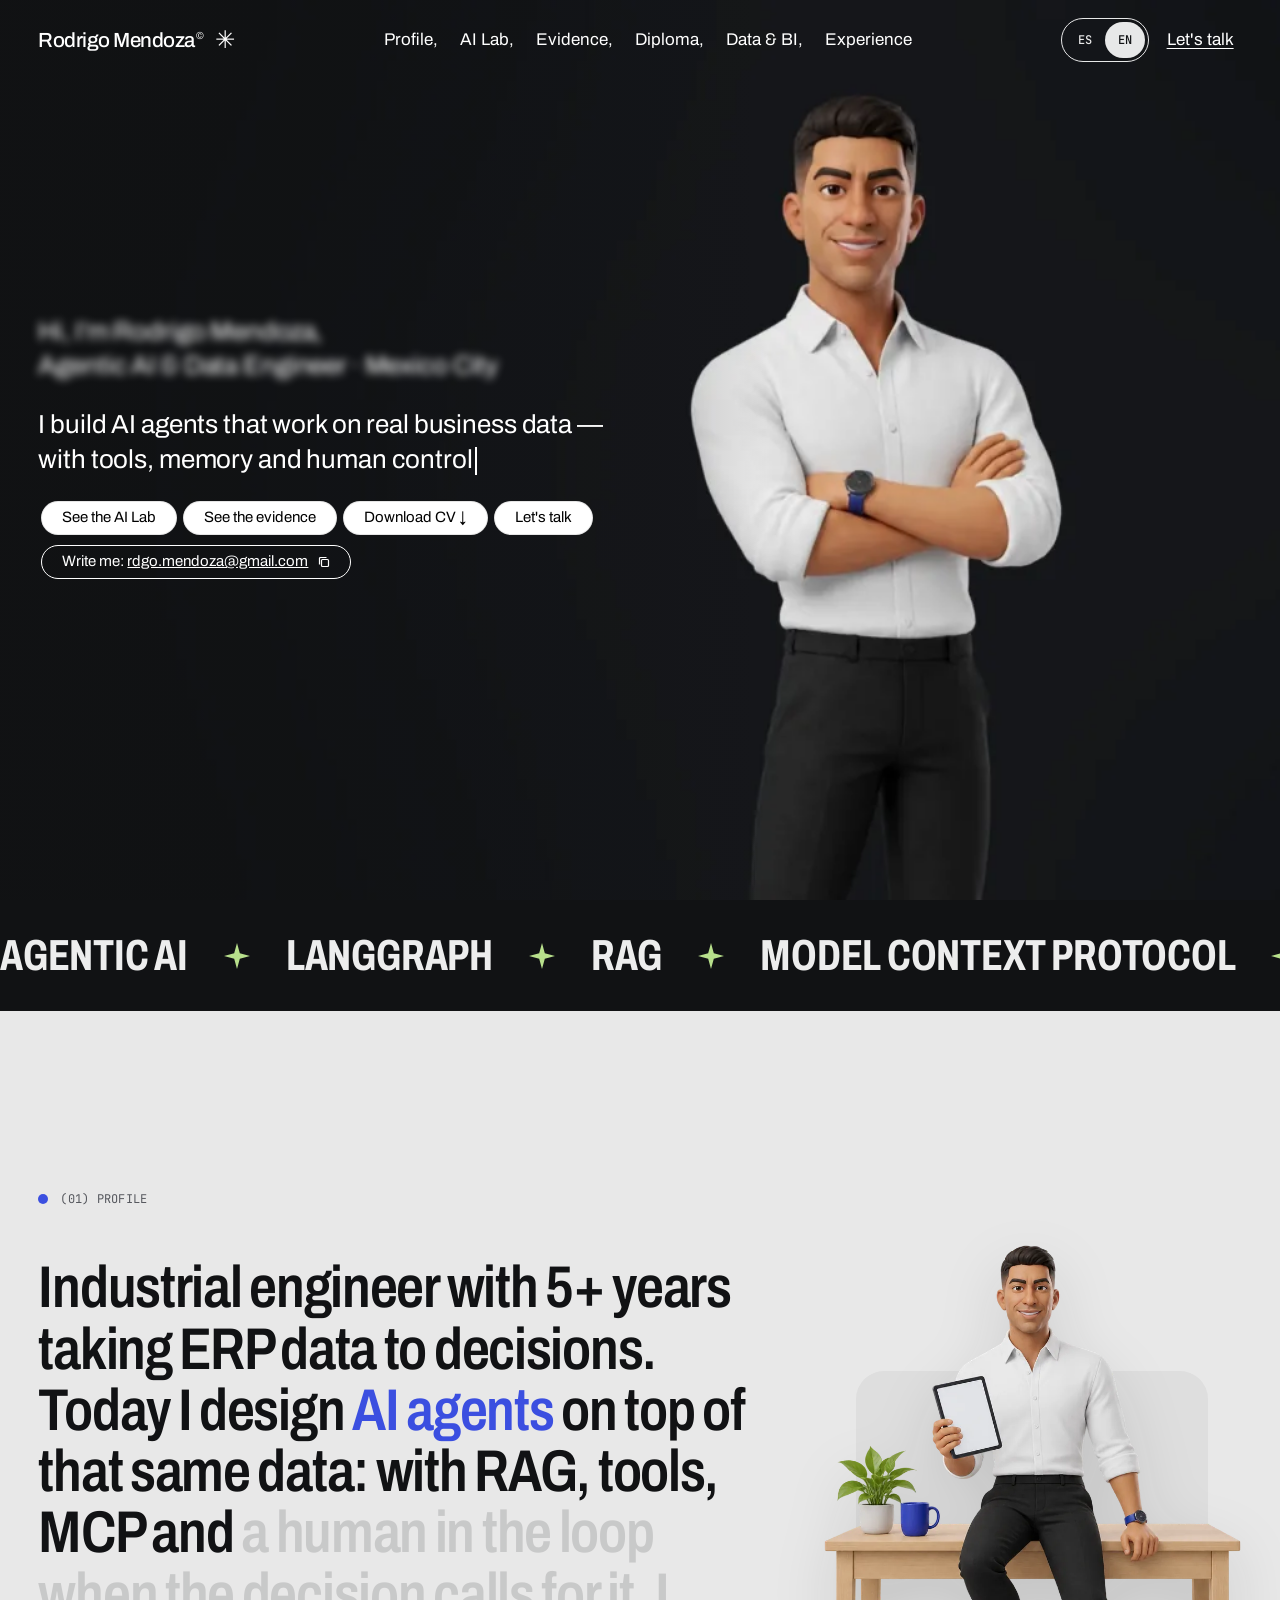
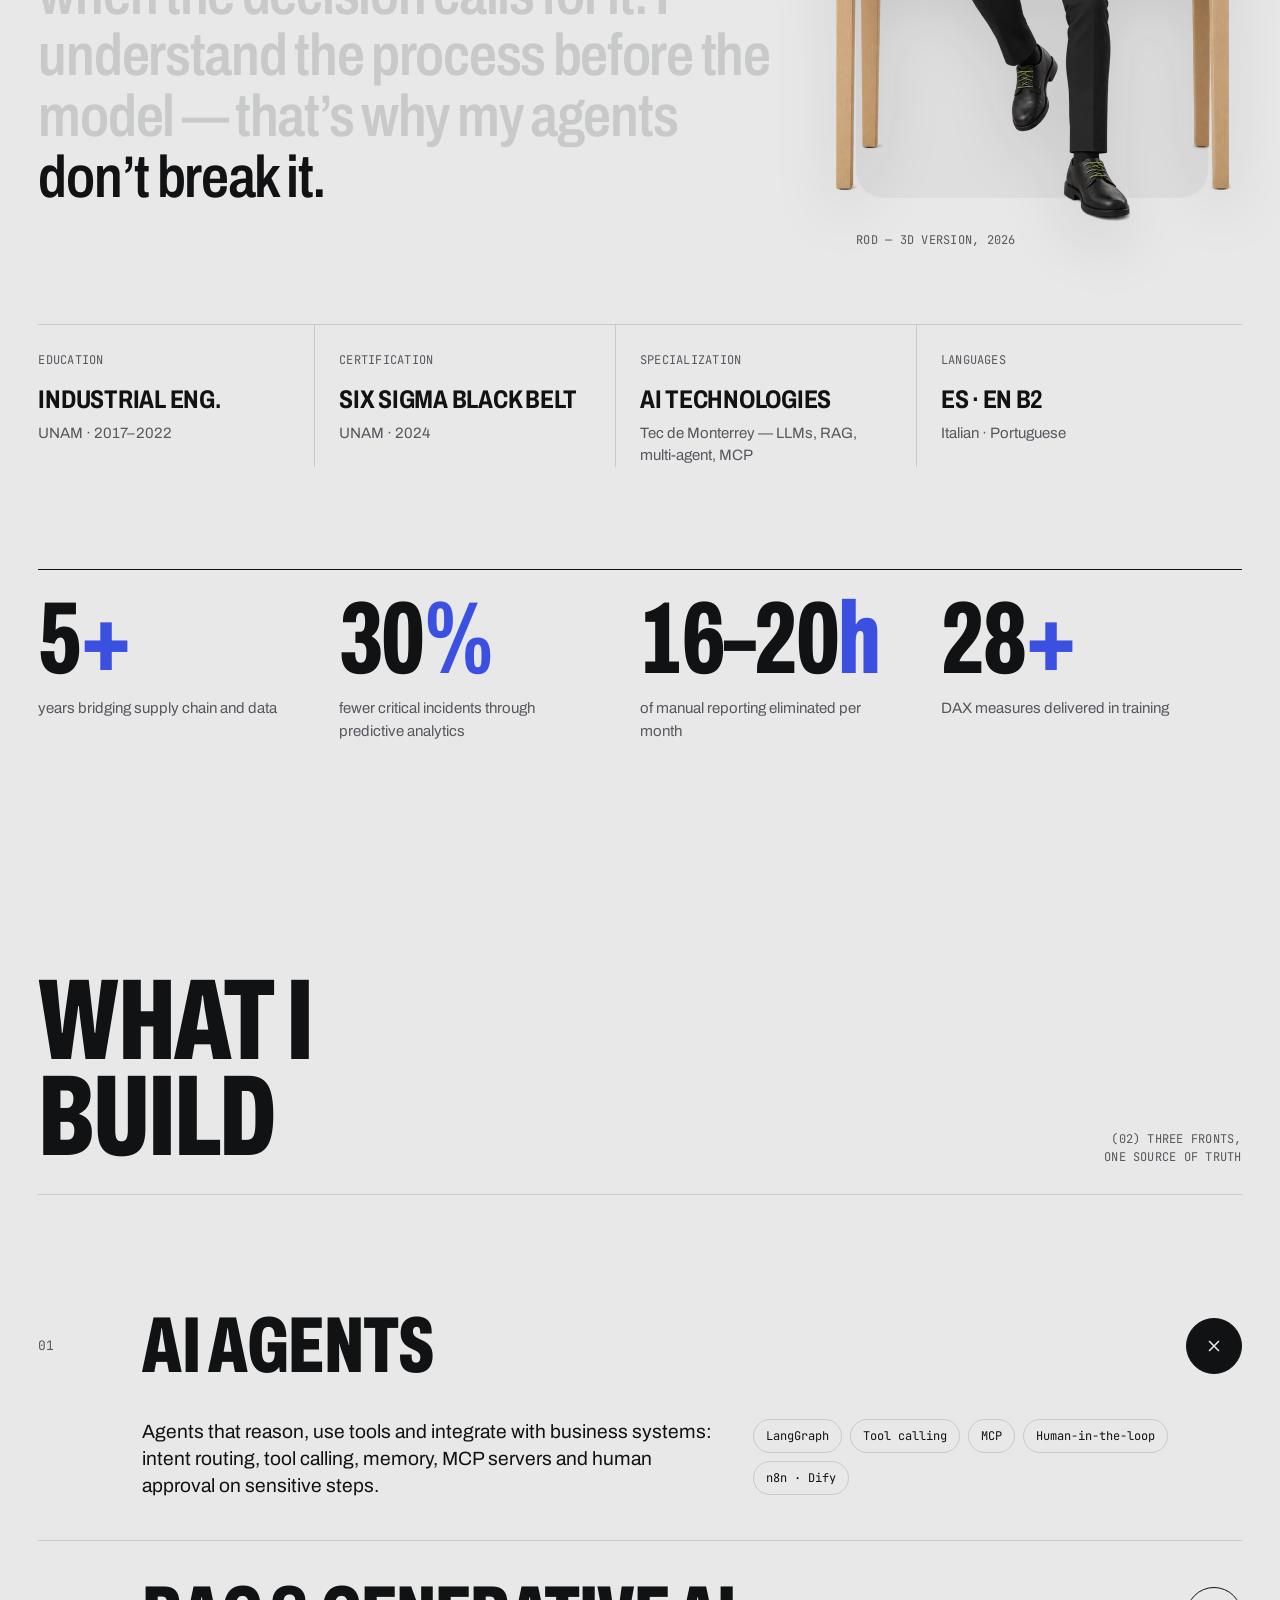
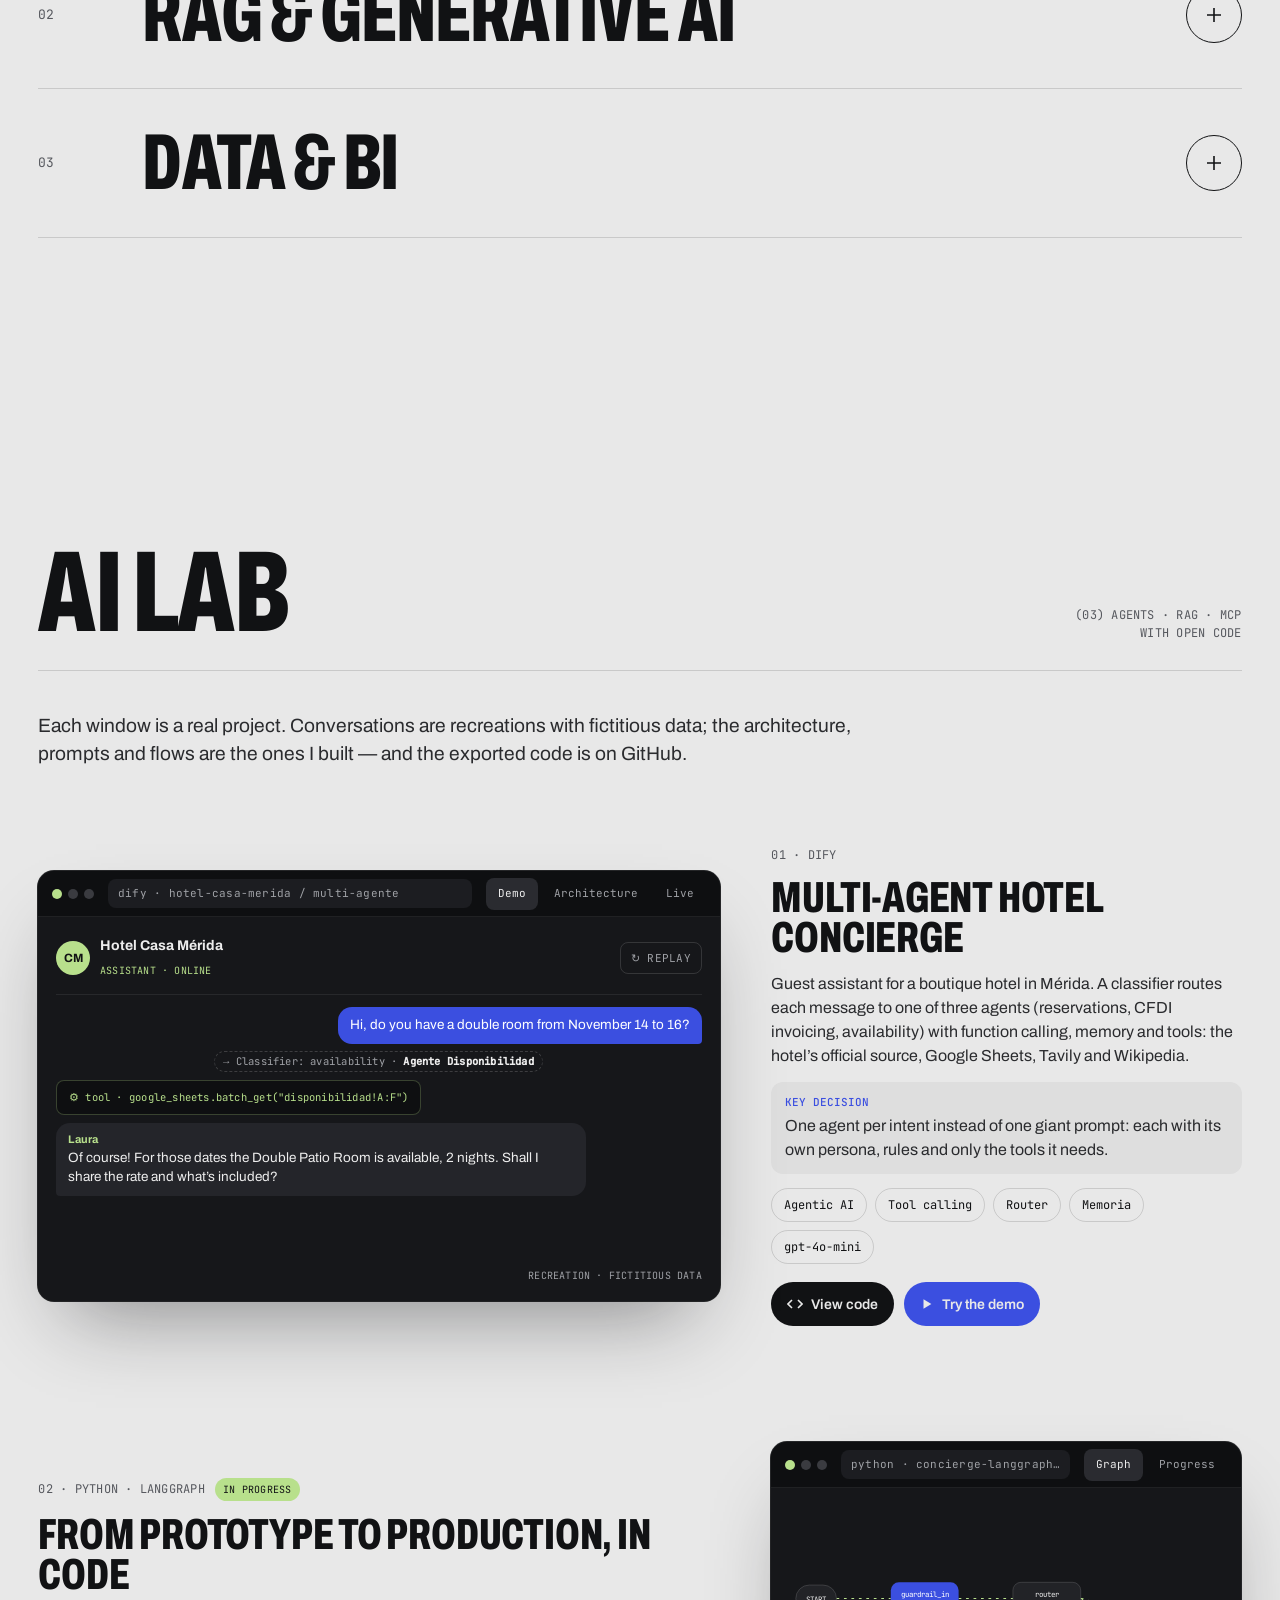
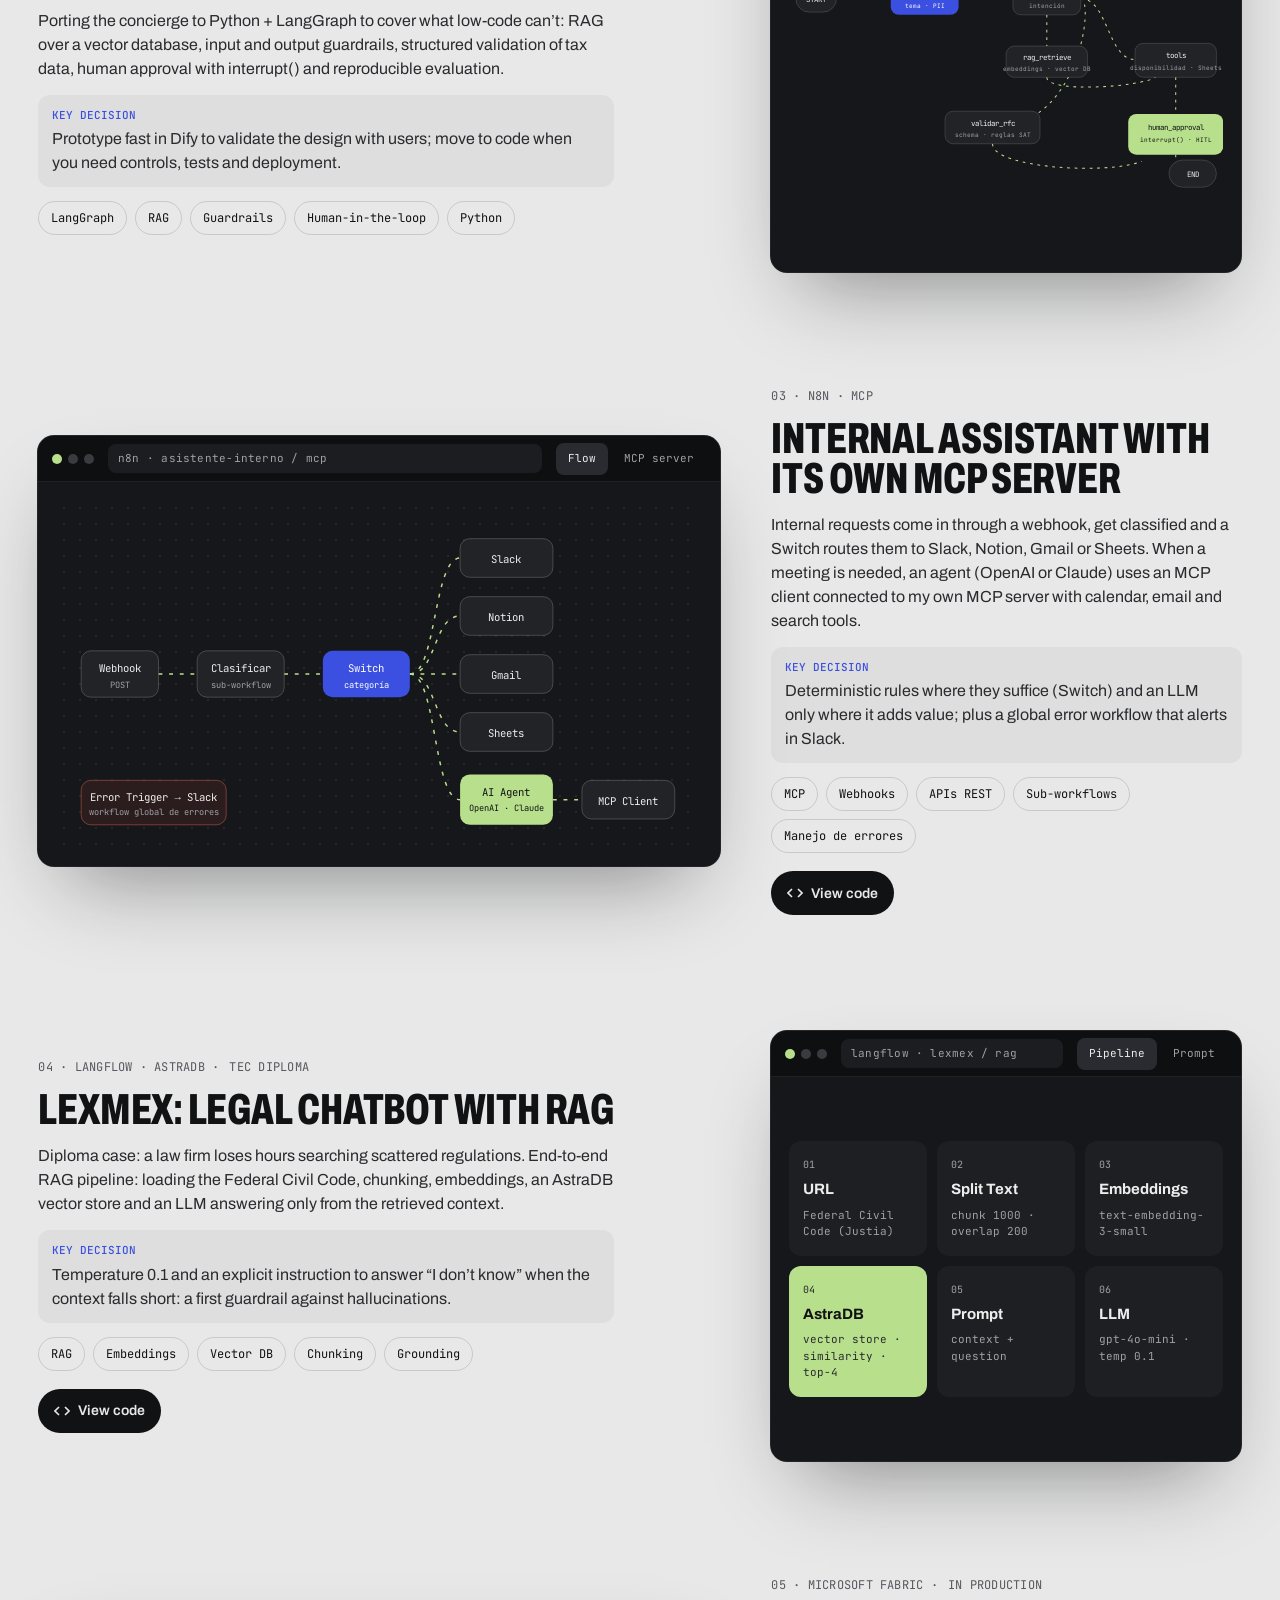
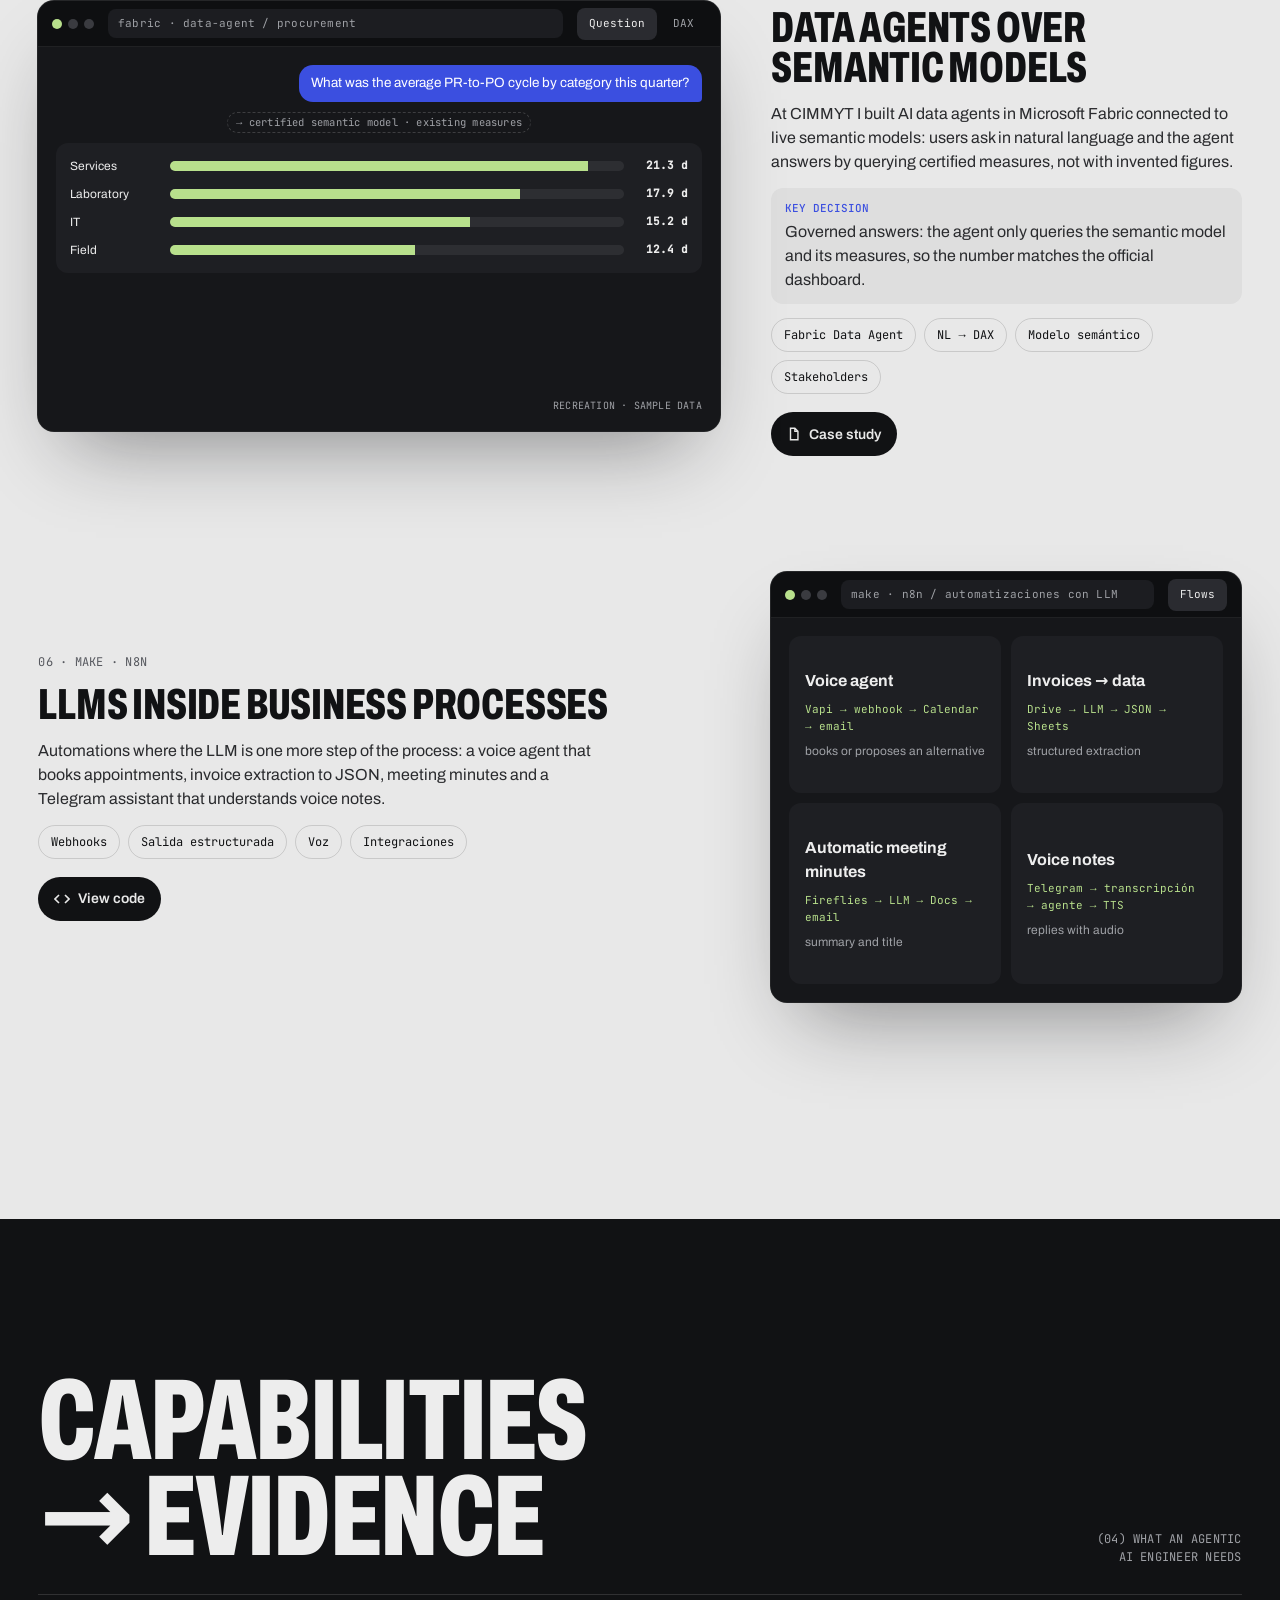
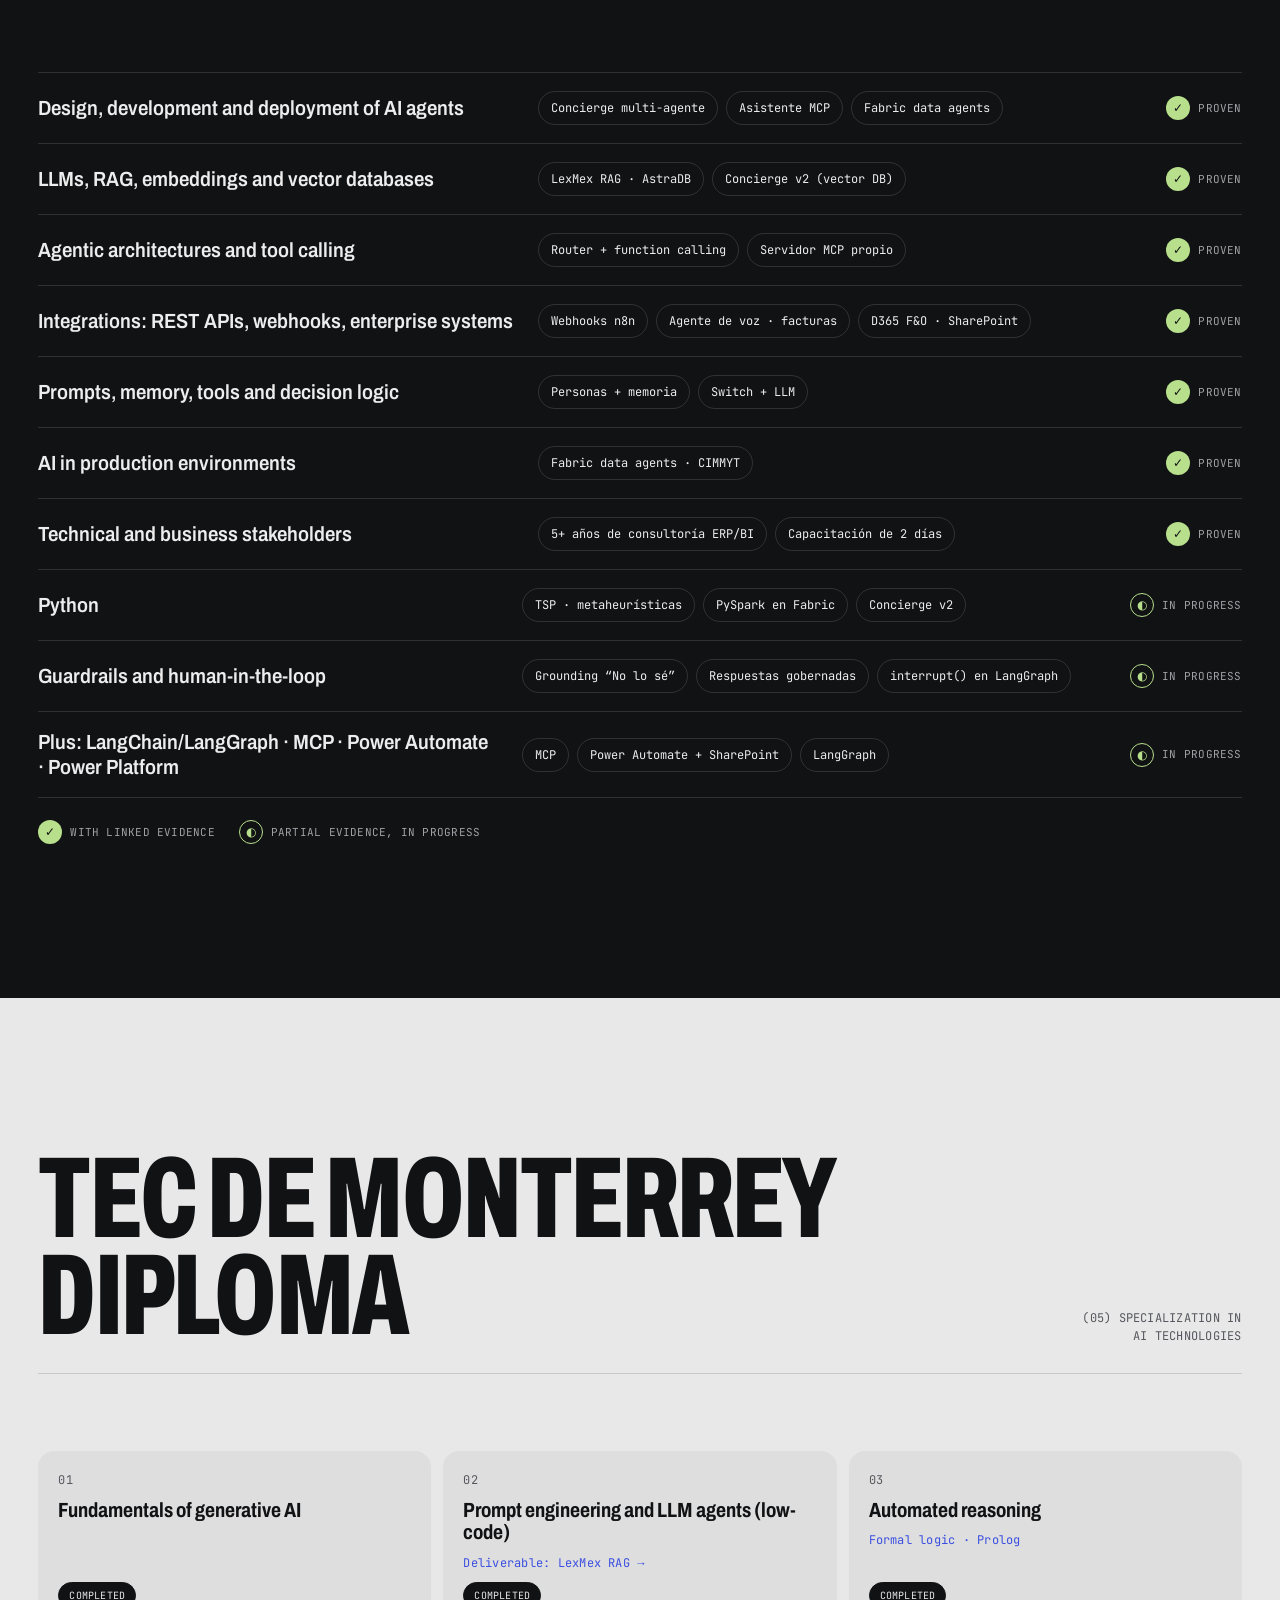
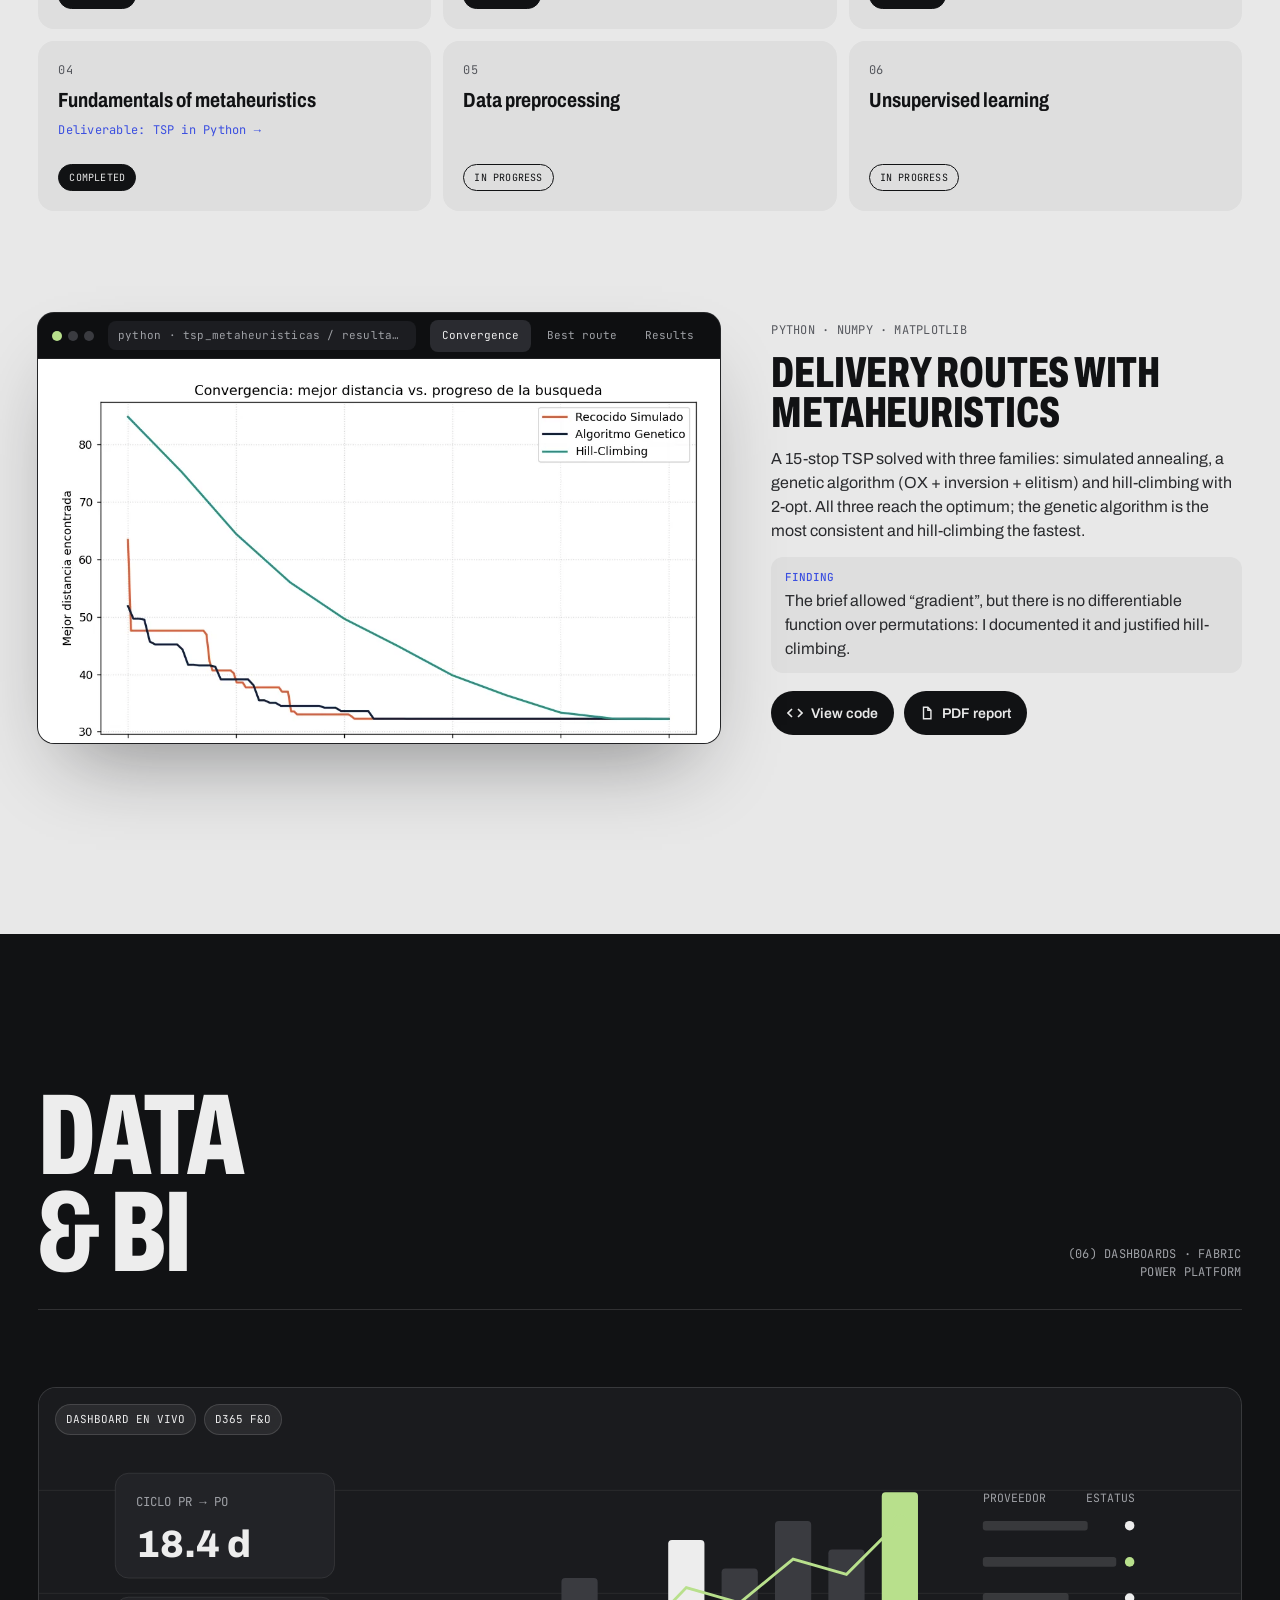
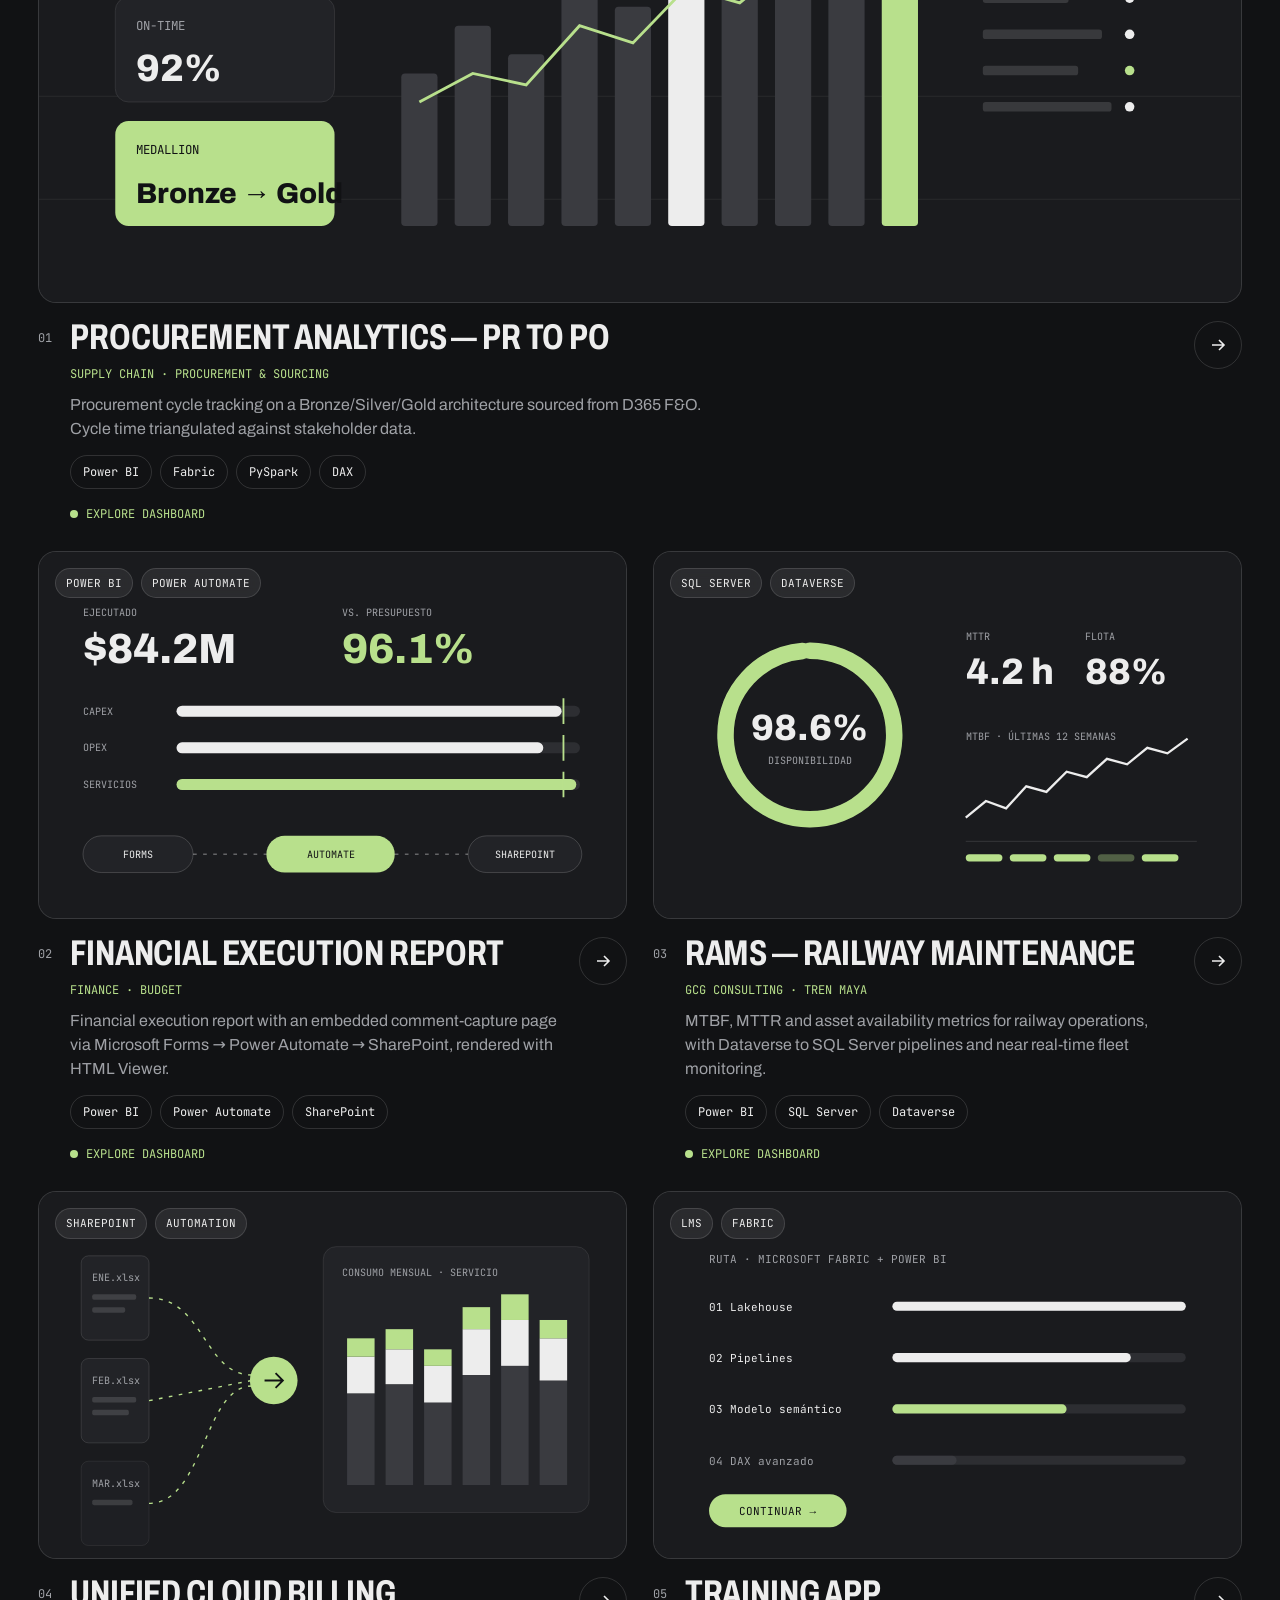
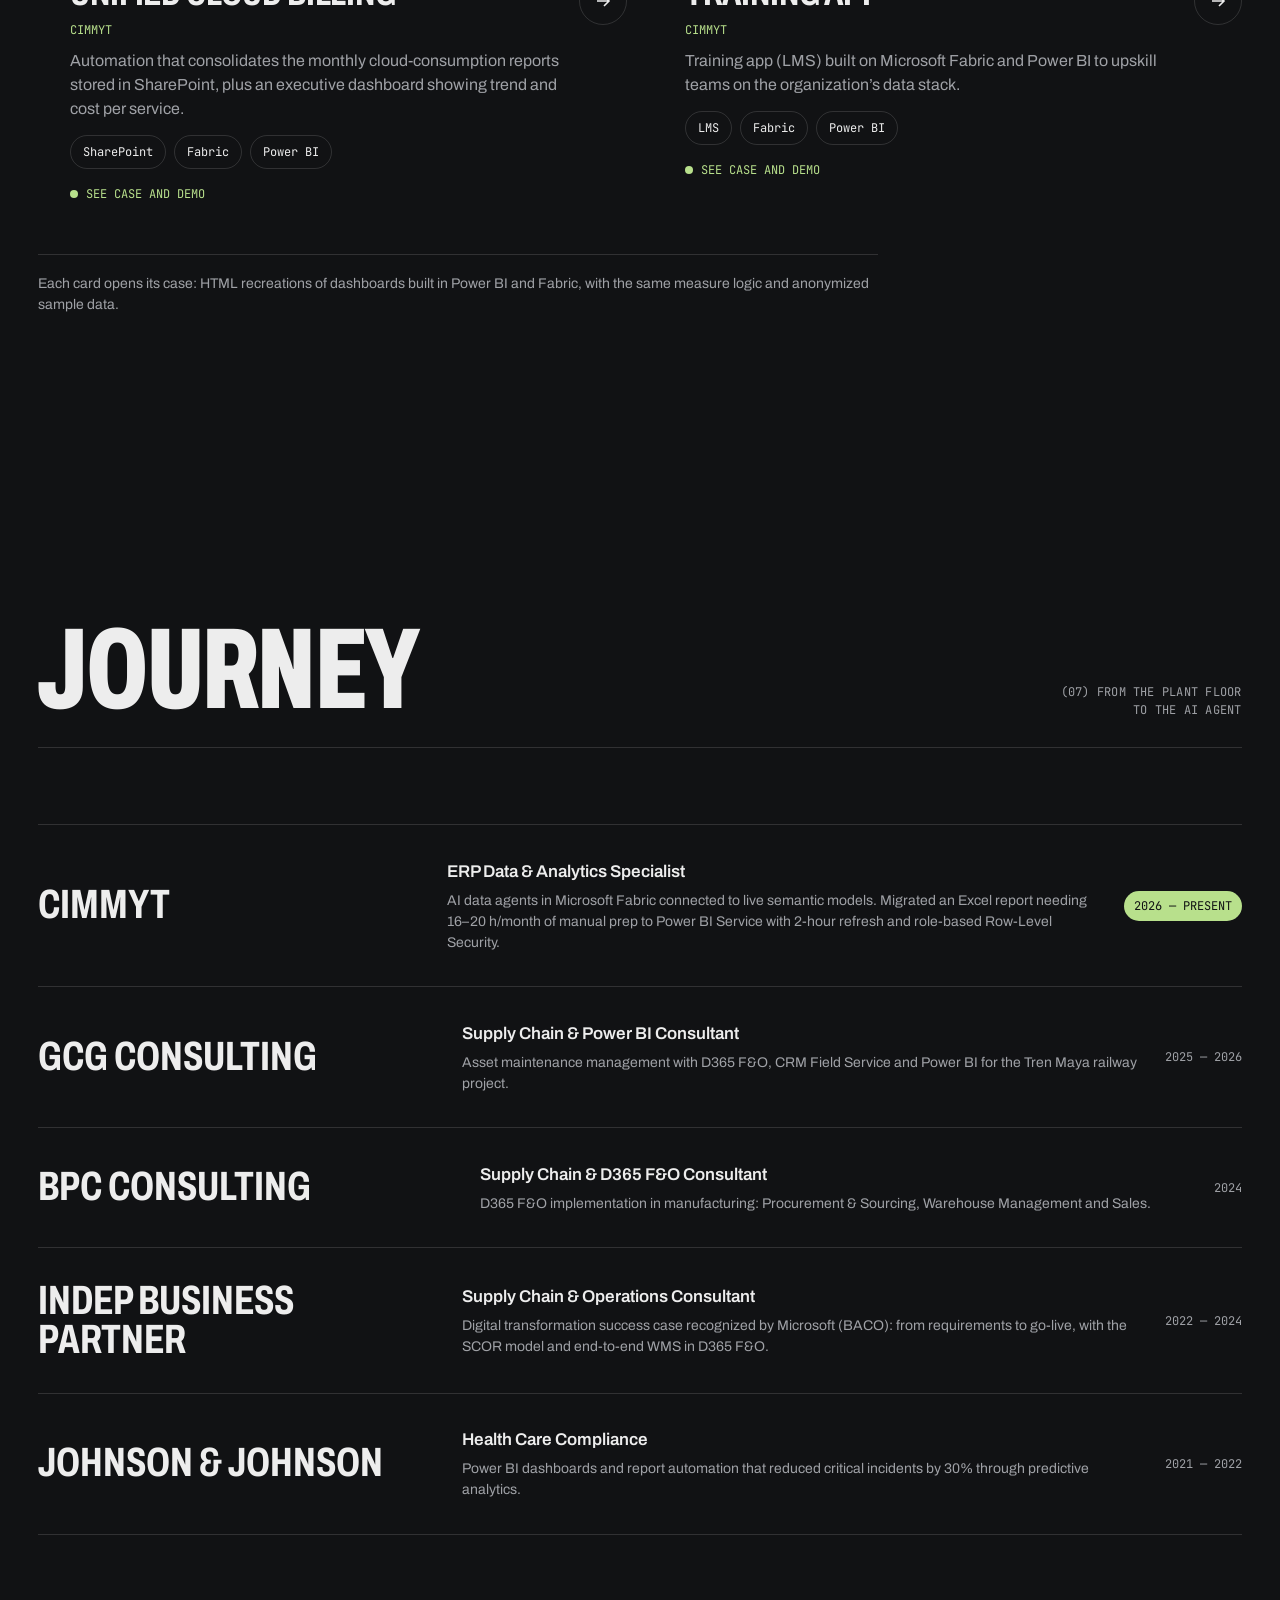
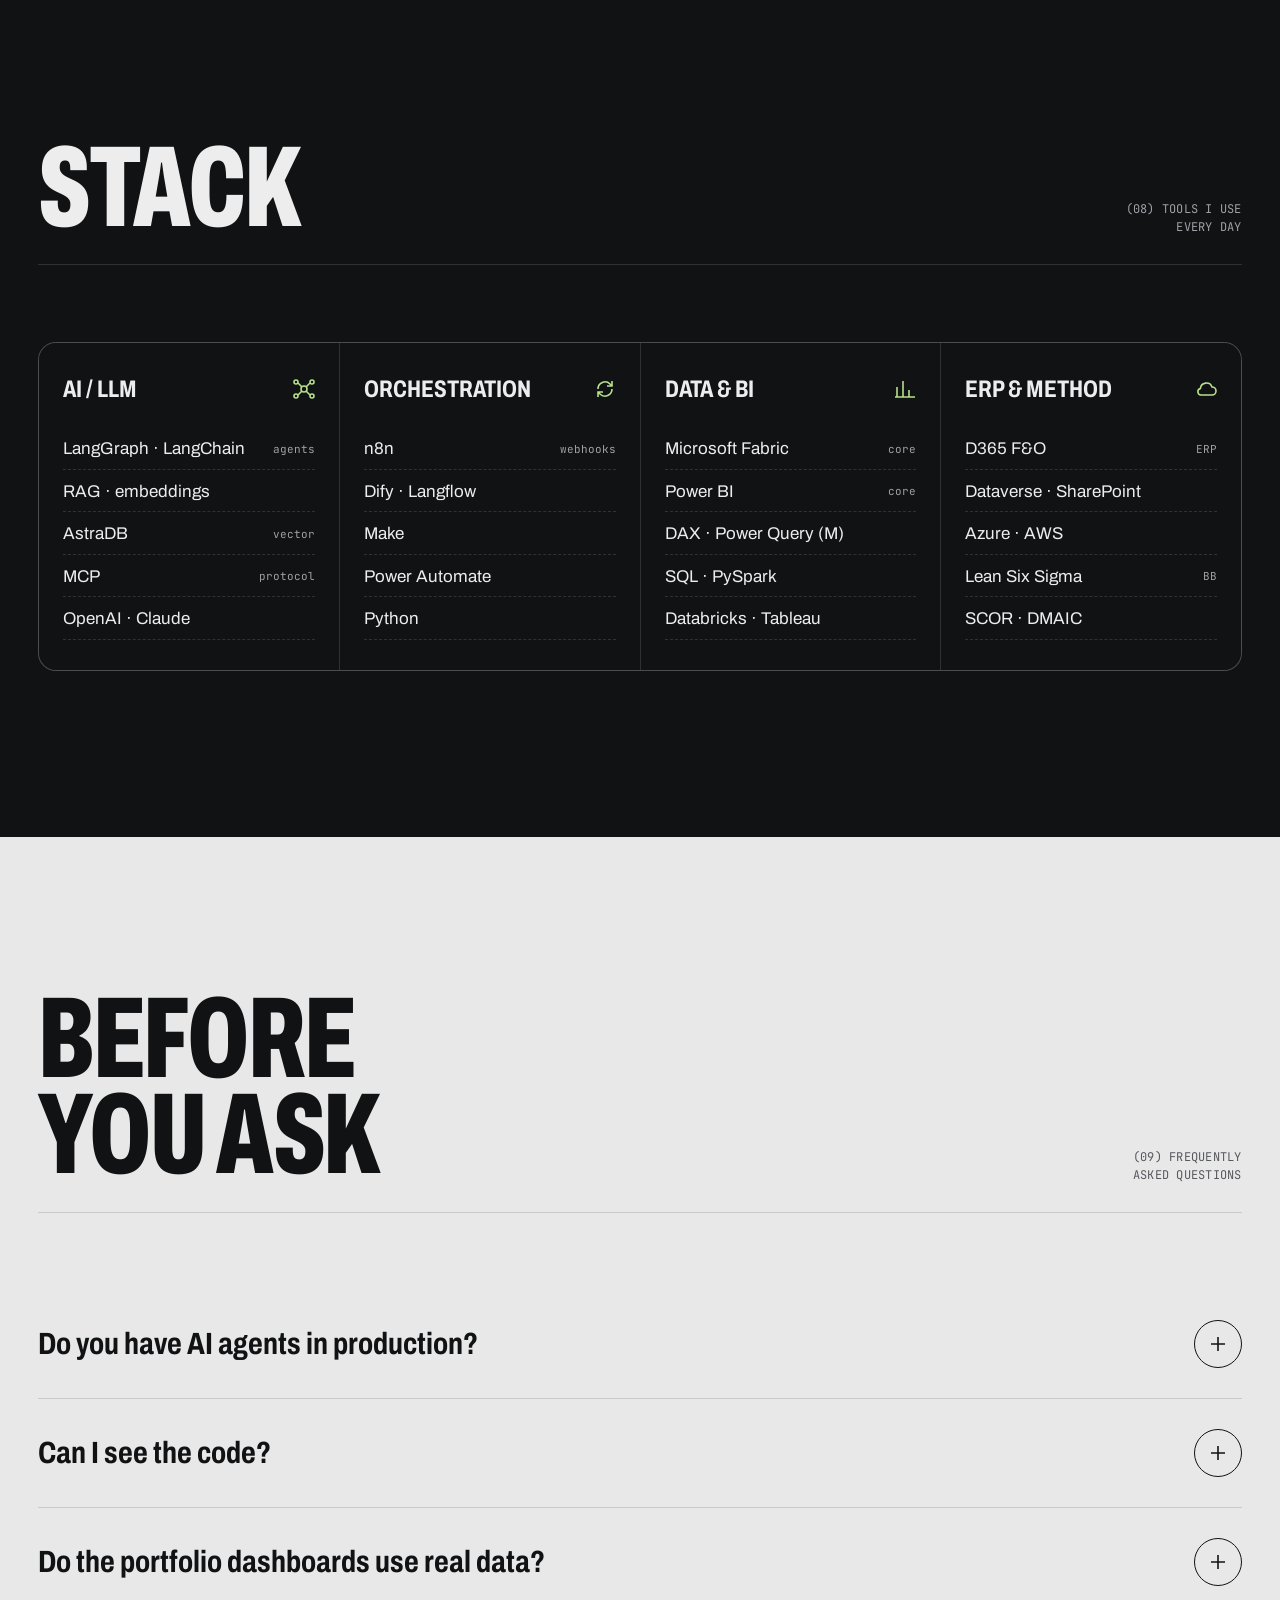
==== index.html @ fa08296a "Hero nuevo: video del avatar controlado por el mouse, máquina de escribir y píldoras Reemplaza el pr" ====
<!doctype html>
<html lang="es">
<head>
<meta charset="utf-8">
<meta name="viewport" content="width=device-width, initial-scale=1">
<title>Rodrigo Mendoza Cortés — Agentic AI &amp; Data Engineer</title>
<meta name="description" content="Rodrigo Mendoza Cortés — Agentic AI &amp; Data Engineer en CDMX. Agentes de IA con tool calling, RAG, MCP y human-in-the-loop sobre datos de negocio; Microsoft Fabric y Power BI. Código y demos.">
<meta name="author" content="Rodrigo Mendoza Cortés">
<meta name="robots" content="index, follow">
<meta name="referrer" content="strict-origin-when-cross-origin">
<meta name="theme-color" content="#111214">
<meta http-equiv="Content-Security-Policy" content="default-src 'self'; script-src 'self'; style-src 'self' 'unsafe-inline'; font-src 'self'; img-src 'self' data:; connect-src 'self'; frame-src https://udify.app; object-src 'none'; base-uri 'self'; form-action 'self'">
<link rel="canonical" href="https://rmendoza-code.github.io/">
<meta property="og:type" content="website">
<meta property="og:url" content="https://rmendoza-code.github.io/">
<meta property="og:site_name" content="Rodrigo Mendoza Cortés · Portafolio">
<meta property="og:title" content="Rodrigo Mendoza Cortés — Agentic AI &amp; Data Engineer">
<meta property="og:description" content="Agentes de IA, RAG y MCP sobre datos reales de negocio. AI Lab con código abierto y demos.">
<meta property="og:image" content="https://rmendoza-code.github.io/assets/og-image.png">
<meta property="og:image:width" content="1200">
<meta property="og:image:height" content="630">
<meta property="og:locale" content="es_MX">
<meta property="og:locale:alternate" content="en_US">
<meta name="twitter:card" content="summary_large_image">
<meta name="twitter:title" content="Rodrigo Mendoza Cortés — Agentic AI &amp; Data Engineer">
<meta name="twitter:description" content="Agentes de IA, RAG y MCP sobre datos reales de negocio.">
<meta name="twitter:image" content="https://rmendoza-code.github.io/assets/og-image.png">
<link rel="icon" href="assets/site/img/favicon.svg" type="image/svg+xml">
<link rel="preload" href="assets/site/fonts/archivo-wdth.woff2" as="font" type="font/woff2" crossorigin>
<link rel="preload" href="assets/site/img/hero-poster.webp" as="image">
<link rel="stylesheet" href="assets/site/styles.css">
<noscript><style>.reveal{opacity:1;transform:none}.nav{opacity:1}.hero__pills{opacity:1;transform:none}.hero__typed,.hero__caret{display:none}.hero__type .sr{position:static;width:auto;height:auto;clip:auto;white-space:normal}.manifesto .w{opacity:1}</style></noscript>
<script type="application/ld+json">{"@context":"https://schema.org","@type":"Person","name":"Rodrigo Mendoza Cortés","jobTitle":"Agentic AI & Data Engineer","knowsAbout":["Agentic AI","LangGraph","RAG","Model Context Protocol","Microsoft Fabric","Power BI"],"address":{"@type":"PostalAddress","addressLocality":"Ciudad de México","addressCountry":"MX"},"alumniOf":"Universidad Nacional Autónoma de México","url":"https://rmendoza-code.github.io/","sameAs":["https://www.linkedin.com/in/rodrigomzc","https://github.com/rmendoza-code"]}</script>
<script src="assets/site/main.js" defer></script>
</head>
<body>
<a class="sr" href="#about" data-i18n="skip">Saltar al contenido</a>

<div class="progress" id="progress"></div>
<div class="cursor" id="cursor"></div>

<!-- NAV -->
<header class="nav" id="nav">
  <a href="#top" class="logo" aria-label="Rodrigo Mendoza — inicio"><span class="logo__name">Rodrigo Mendoza<sup>©</sup></span><span class="logo__star" aria-hidden="true">✳︎</span></a>
  <nav aria-label="Principal">
    <ul class="nav__links">
      <li><a href="#about"><span data-i18n="nav1" data-t="Perfil">Perfil</span></a></li>
      <li><a href="#ai-lab"><span data-t="AI Lab">AI Lab</span></a></li>
      <li><a href="#capacidades"><span data-i18n="nav6" data-t="Evidencia">Evidencia</span></a></li>
      <li><a href="#diplomado"><span data-i18n="nav7" data-t="Diplomado">Diplomado</span></a></li>
      <li><a href="#dashboards"><span data-i18n="nav3" data-t="Datos &amp; BI">Datos &amp; BI</span></a></li>
      <li><a href="#experience"><span data-i18n="nav4" data-t="Experiencia">Experiencia</span></a></li>
    </ul>
  </nav>
  <div class="nav__right">
    <div class="lang" role="group" aria-label="Idioma / Language">
      <button type="button" data-lang="es" aria-pressed="true">ES</button>
      <button type="button" data-lang="en" aria-pressed="false">EN</button>
    </div>
    <a href="#contact" class="nav__cta" data-i18n="cta">Hablemos</a>
    <button type="button" class="burger" id="burger" aria-label="Abrir menú" aria-expanded="false"><i></i></button>
  </div>
</header>

<div class="mmenu" id="mmenu">
  <ul>
    <li><a href="#about" data-i18n="nav1">Perfil</a></li>
    <li><a href="#ai-lab">AI Lab</a></li>
    <li><a href="#capacidades" data-i18n="nav6">Evidencia</a></li>
    <li><a href="#diplomado" data-i18n="nav7">Diplomado</a></li>
    <li><a href="#dashboards" data-i18n="nav3">Datos &amp; BI</a></li>
    <li><a href="#experience" data-i18n="nav4">Experiencia</a></li>
    <li><a href="#contact" data-i18n="cta">Hablemos</a></li>
  </ul>
  <a class="mono" href="CV_Rodrigo_Mendoza_Cortes.pdf" download data-i18n="cv">Descargar CV ↓</a>
</div>

<main id="top">
<!-- HERO -->
<section class="hero" aria-label="Inicio">
  <video class="hero__video" id="heroVideo" muted playsinline preload="auto" poster="assets/site/img/hero-poster.webp" aria-hidden="true" tabindex="-1">
    <source src="assets/site/video/hero-wave.mp4" type="video/mp4">
  </video>
  <div class="hero__shade" aria-hidden="true"></div>
  <div class="hero__content">
    <h1 class="sr">Rodrigo Mendoza Cortés — Agentic AI &amp; Data Engineer</h1>
    <p class="hero__hi" aria-hidden="true"><span data-i18n="hi1">Hola, soy Rodrigo Mendoza,</span><br><span data-i18n="hi2">Agentic AI &amp; Data Engineer · Ciudad de México</span></p>
    <p class="hero__type"><span class="sr" id="typeSrc" data-i18n="lead">Construyo agentes de IA que trabajan sobre datos reales del negocio — con herramientas, memoria y controles humanos.</span><span class="hero__typed" id="typed" aria-hidden="true"></span><i class="hero__caret" id="caret" aria-hidden="true"></i></p>
    <div class="hero__pills" id="pills">
      <a class="pill" href="#ai-lab" data-i18n="pLab">Ver AI Lab</a>
      <a class="pill" href="#capacidades" data-i18n="pEv">Ver evidencia</a>
      <a class="pill" href="CV_Rodrigo_Mendoza_Cortes.pdf" download data-i18n="cv">Descargar CV ↓</a>
      <a class="pill" href="#contact" data-i18n="cta">Hablemos</a>
      <button type="button" class="pill pill--ghost" data-copy><span><span data-i18n="pMail">Escríbeme:</span> <u data-em-text>rdgo.mendoza [at] gmail.com</u></span><svg width="12" height="12" viewBox="0 0 12 12" fill="none" stroke="currentColor" stroke-width="1.2" aria-hidden="true"><rect x="3.5" y="3.5" width="7" height="7" rx="1"/><path d="M8.5 1.5h-6a1 1 0 0 0-1 1v6"/></svg><span class="sr" data-i18n="copy">Copiar</span></button>
    </div>
  </div>
</section>

<!-- MARQUEE -->
<div class="marquee" aria-hidden="true">
  <div class="marquee__track" id="marq"></div>
</div>

<!-- ABOUT -->
<section class="about wrap" id="about">
  <div class="about__label mono" data-i18n="aboutLabel">(01) Perfil</div>
  <div class="about__grid">
  <p class="manifesto" id="manifesto" data-i18n="manifesto">Ingeniero industrial con 5+ años llevando datos de ERP a decisiones. Hoy diseño <span class="hl">agentes de IA</span> sobre esos mismos datos: con RAG, herramientas, MCP y un humano en el circuito cuando la decisión lo amerita. Conozco el proceso antes que el modelo — por eso mis agentes no lo rompen.</p>
  <figure class="about__fig reveal"><img src="assets/site/img/about.webp" alt="Figura 3D de Rodrigo sentado en el borde de un escritorio con una tableta" loading="lazy"><figcaption class="mono" data-i18n="figcap">Rod — versión 3D, 2026</figcaption></figure>
  </div>
  <div class="facts">
    <div class="fact reveal"><span class="mono" data-i18n="f2l">Formación</span><strong data-i18n="f2s">Ing. Industrial</strong><p>UNAM · 2017–2022</p></div>
    <div class="fact reveal"><span class="mono" data-i18n="f3l">Certificación</span><strong>Six Sigma Black Belt</strong><p>UNAM · 2024</p></div>
    <div class="fact reveal"><span class="mono" data-i18n="f4l">Especialización</span><strong data-i18n="f4s">Tecnologías de IA</strong><p data-i18n="f4p">Tec de Monterrey — LLMs, RAG, multi-agente, MCP</p></div>
    <div class="fact reveal"><span class="mono" data-i18n="f5l">Idiomas</span><strong data-i18n="f5s">ES · EN B2</strong><p data-i18n="f5p">Italiano · Portugués</p></div>
  </div>
  <div class="stats reveal" id="stats">
    <div class="stat"><b><span data-count="5">0</span><em>+</em></b><span data-i18n="st1">años entre supply chain y datos</span></div>
    <div class="stat"><b><span data-count="30">0</span><em>%</em></b><span data-i18n="st2">menos incidentes críticos con analítica predictiva</span></div>
    <div class="stat"><b>16–<span data-count="20">0</span><em>h</em></b><span data-i18n="st3">de reporte manual eliminadas al mes</span></div>
    <div class="stat"><b><span data-count="28">0</span><em>+</em></b><span data-i18n="st4">medidas DAX enseñadas en capacitación</span></div>
  </div>
</section>

<!-- SERVICES -->
<section class="services wrap" id="services">
  <div class="sec-head reveal">
    <h2 data-i18n="svcH">Lo que<br>construyo</h2>
    <span class="mono" data-i18n="svcS">(02) Tres frentes,<br>un mismo dato</span>
  </div>
  <div class="svc-list">
    <div class="svc open reveal">
      <button class="svc__btn" type="button" aria-expanded="true"><span class="svc__num">01</span><span class="svc__title" data-i18n="s1t">Agentes de IA</span><span class="svc__plus"><svg width="18" height="18" viewBox="0 0 18 18" stroke="currentColor" stroke-width="1.6"><path d="M9 2v14M2 9h14"/></svg></span></button>
      <div class="svc__body"><div><div class="svc__inner"><span></span><p data-i18n="s1">Agentes que razonan, usan herramientas y se integran con los sistemas del negocio: enrutamiento por intención, tool calling, memoria, servidores MCP y aprobación humana en los pasos sensibles.</p><div class="tags"><span class="tag">LangGraph</span><span class="tag">Tool calling</span><span class="tag">MCP</span><span class="tag">Human-in-the-loop</span><span class="tag">n8n · Dify</span></div></div></div></div>
    </div>
    <div class="svc reveal">
      <button class="svc__btn" type="button" aria-expanded="false"><span class="svc__num">02</span><span class="svc__title" data-i18n="s2t">RAG &amp; IA generativa</span><span class="svc__plus"><svg width="18" height="18" viewBox="0 0 18 18" stroke="currentColor" stroke-width="1.6"><path d="M9 2v14M2 9h14"/></svg></span></button>
      <div class="svc__body"><div><div class="svc__inner"><span></span><p data-i18n="s2">Asistentes que responden con la información de la organización y no inventan: chunking, embeddings, bases vectoriales, prompts con grounding y respuestas que citan su fuente.</p><div class="tags"><span class="tag">RAG</span><span class="tag">Embeddings</span><span class="tag">Vector DB</span><span class="tag">Prompt engineering</span><span class="tag">OpenAI · Claude</span></div></div></div></div>
    </div>
    <div class="svc reveal">
      <button class="svc__btn" type="button" aria-expanded="false"><span class="svc__num">03</span><span class="svc__title" data-i18n="s3t">Datos &amp; BI</span><span class="svc__plus"><svg width="18" height="18" viewBox="0 0 18 18" stroke="currentColor" stroke-width="1.6"><path d="M9 2v14M2 9h14"/></svg></span></button>
      <div class="svc__body"><div><div class="svc__inner"><span></span><p data-i18n="s3">La base que hace confiable a un agente: lakehouses en Microsoft Fabric, modelos semánticos, DAX y dashboards en Power BI que dirección usa de verdad.</p><div class="tags"><span class="tag">Microsoft Fabric</span><span class="tag">Power BI</span><span class="tag">DAX</span><span class="tag">PySpark</span><span class="tag">D365 F&amp;O</span></div></div></div></div>
    </div>
  </div>
</section>


<!-- AI LAB -->
<section class="lab-sec wrap" id="ai-lab">
  <div class="sec-head reveal">
    <h2>AI Lab</h2>
    <span class="mono" data-i18n="labS">(03) Agentes · RAG · MCP<br>con código abierto</span>
  </div>
  <p class="lab-intro reveal" data-i18n="labIntro">Cada ventana es un proyecto real. Las conversaciones son recreaciones con datos ficticios; la arquitectura, los prompts y los flujos son los que construí — y el código exportado está en GitHub.</p>

  <!-- 01 HOTEL -->
  <article class="lab reveal" id="lab-hotel">
    <div class="win">
      <div class="win__bar"><span class="win__dots" aria-hidden="true"><i></i><i></i><i></i></span><span class="win__url mono">dify · hotel-casa-merida / multi-agente</span><span class="win__tabs" role="tablist"><button type="button" role="tab" data-view="demo" aria-selected="true" data-i18n="tDemo">Demo</button><button type="button" role="tab" data-view="arch" aria-selected="false" data-i18n="tArch">Arquitectura</button><button type="button" role="tab" data-view="live" aria-selected="false" data-i18n="tLive">En vivo</button></span></div>
      <div class="win__body">
        <div class="win__panel" data-panel="demo">
          <div class="chat" data-chat>
            <div class="chat__head"><span class="chat__av">CM</span><div><b>Hotel Casa Mérida</b><small class="mono" data-i18n="chatOnline">asistente · en línea</small></div><button type="button" class="chat__replay mono" data-replay data-i18n="replay">↻ Repetir</button></div>
            <div class="chat__log" aria-live="polite">
              <div class="msg msg--u" data-step><span data-i18n="h1">Hola, ¿tienen habitación doble del 14 al 16 de noviembre?</span></div>
              <div class="msg msg--sys mono" data-step>→ <span data-i18n="h2">Clasificador: disponibilidad</span> · <b>Agente Disponibilidad</b></div>
              <div class="msg msg--tool mono" data-step>⚙ tool · google_sheets.batch_get("disponibilidad!A:F")</div>
              <div class="msg msg--a" data-step><b>Laura</b><span data-i18n="h3">¡Claro! Para esas fechas tenemos disponible la Habitación Doble Patio, 2 noches. ¿Le comparto tarifa y lo que incluye?</span></div>
              <div class="msg msg--u" data-step><span data-i18n="h4">Sí. Y necesito factura de mi estancia anterior.</span></div>
              <div class="msg msg--sys mono" data-step>→ <span data-i18n="h5">Clasificador: facturación</span> · <b>Agente Facturación</b></div>
              <div class="msg msg--a" data-step><b>Lorena</b><span data-i18n="h6">Con gusto. Para su CFDI necesito RFC, razón social, régimen fiscal, código postal y uso de CFDI. ¿Me comparte primero su RFC?</span></div>
            </div>
            <div class="chat__foot mono" data-i18n="fictNote">Recreación · datos ficticios</div>
          </div>
        </div>
        <div class="win__panel win__panel--live" data-panel="live" hidden>
          <div class="live" data-live="https://udify.app/chatbot/reiilNdcCMbuMkX2">
            <p data-i18n="liveP">Este es el agente real, desplegado en Dify. Se carga solo cuando lo pides.</p>
            <button type="button" class="lab__link lab__link--demo" data-live-load><span data-i18n="liveB">Cargar agente en vivo</span></button>
            <a class="mono live__alt" href="https://udify.app/chat/reiilNdcCMbuMkX2" target="_blank" rel="noopener" data-i18n="liveA">o ábrelo en una pestaña nueva ↗</a>
          </div>
        </div>
        <div class="win__panel" data-panel="arch" hidden>
          <svg class="diag" viewBox="0 0 640 360" role="img" aria-label="Diagrama: clasificador que enruta a tres agentes con herramientas">
            <g class="diag__edges"><path d="M96 180H176"/><path d="M296 180C330 180 330 80 364 80"/><path d="M296 180H364"/><path d="M296 180C330 180 330 280 364 280"/></g>
            <g class="diag__n"><rect x="20" y="156" width="76" height="48" rx="24"/><text x="58" y="184">Usuario</text></g>
            <g class="diag__n diag__n--hl"><rect x="176" y="150" width="120" height="60" rx="12"/><text x="236" y="176">Clasificador</text><text x="236" y="194" class="s">question-classifier</text></g>
            <g class="diag__n"><rect x="364" y="54" width="150" height="52" rx="12"/><text x="439" y="78">Reservaciones</text><text x="439" y="94" class="s">function calling · memoria</text></g>
            <g class="diag__n"><rect x="364" y="154" width="150" height="52" rx="12"/><text x="439" y="178">Facturación (CFDI)</text><text x="439" y="194" class="s">function calling · memoria</text></g>
            <g class="diag__n"><rect x="364" y="254" width="150" height="52" rx="12"/><text x="439" y="278">Disponibilidad</text><text x="439" y="294" class="s">function calling · memoria</text></g>
            <g class="diag__tools"><rect x="540" y="60" width="84" height="240" rx="12"/><text x="582" y="92">tools</text><text x="582" y="130" class="s">search_info</text><text x="582" y="146" class="s">_hotel</text><text x="582" y="182" class="s">Sheets</text><text x="582" y="198" class="s">batch_get</text><text x="582" y="234" class="s">Tavily</text><text x="582" y="270" class="s">Wikipedia</text></g>
            <g class="diag__edges diag__edges--flow"><path d="M514 80H540"/><path d="M514 180H540"/><path d="M514 280H540"/></g>
          </svg>
        </div>
      </div>
    </div>
    <div class="lab__meta">
      <span class="lab__num mono">01 · Dify</span>
      <h3 data-i18n="l1t">Concierge multi-agente para hotel</h3>
      <p data-i18n="l1d">Asistente para huéspedes de un hotel boutique en Mérida. Un clasificador enruta cada mensaje a uno de tres agentes (reservaciones, facturación CFDI, disponibilidad) con function calling, memoria y herramientas: fuente oficial del hotel, Google Sheets, Tavily y Wikipedia.</p>
      <p class="lab__key"><b data-i18n="keyL">Decisión clave</b> <span data-i18n="l1k">Un agente por intención en lugar de un prompt gigante: cada uno con su persona, sus reglas y solo las herramientas que necesita.</span></p>
      <div class="tags"><span class="tag">Agentic AI</span><span class="tag">Tool calling</span><span class="tag">Router</span><span class="tag">Memoria</span><span class="tag">gpt-4o-mini</span></div>
      <div class="lab__links"><a class="lab__link" href="https://github.com/rmendoza-code/rmendoza-code.github.io/tree/main/lab/hotel-casa-merida-dify" target="_blank" rel="noopener"><svg width="16" height="16" viewBox="0 0 16 16" fill="none" stroke="currentColor" stroke-width="1.6"><path d="M5 4L1 8l4 4M11 4l4 4-4 4"/></svg><span data-i18n="lkCode">Ver código</span></a><a class="lab__link lab__link--demo" data-demo href="#" hidden target="_blank" rel="noopener"><svg width="14" height="14" viewBox="0 0 16 16" fill="currentColor"><path d="M4 2.5v11l9-5.5z"/></svg><span data-i18n="lkDemo">Probar demo</span></a></div>
    </div>
  </article>

  <!-- 02 LANGGRAPH (in progress) -->
  <article class="lab lab--flip reveal" id="lab-langgraph">
    <div class="win">
      <div class="win__bar"><span class="win__dots" aria-hidden="true"><i></i><i></i><i></i></span><span class="win__url mono">python · concierge-langgraph / StateGraph</span><span class="win__tabs" role="tablist"><button type="button" role="tab" data-view="graph" aria-selected="true" data-i18n="tGraph">Grafo</button><button type="button" role="tab" data-view="road" aria-selected="false" data-i18n="tRoad">Avance</button></span></div>
      <div class="win__body">
        <div class="win__panel" data-panel="graph">
          <svg class="diag" viewBox="0 0 640 360" role="img" aria-label="Grafo LangGraph planeado: guardrail, router, RAG, herramientas, validación, aprobación humana y respuesta">
            <g class="diag__edges diag__edges--flow">
              <path d="M70 60H150"/><path d="M250 60H330"/><path d="M430 60C470 60 470 150 510 150"/>
              <path d="M380 84V130"/><path d="M430 60C450 60 430 250 300 250"/>
              <path d="M380 176C380 200 520 190 540 176"/><path d="M300 274C300 310 470 320 520 300"/><path d="M570 176V230"/><path d="M570 290V320H620"/>
            </g>
            <g class="diag__n"><rect x="10" y="40" width="60" height="40" rx="20"/><text x="40" y="65">START</text></g>
            <g class="diag__n diag__n--hl"><rect x="150" y="36" width="100" height="48" rx="12"/><text x="200" y="58">guardrail_in</text><text x="200" y="74" class="s">tema · PII</text></g>
            <g class="diag__n"><rect x="330" y="36" width="100" height="48" rx="12"/><text x="380" y="58">router</text><text x="380" y="74" class="s">intención</text></g>
            <g class="diag__n"><rect x="320" y="130" width="120" height="46" rx="12"/><text x="380" y="151">rag_retrieve</text><text x="380" y="167" class="s">embeddings · vector DB</text></g>
            <g class="diag__n"><rect x="510" y="126" width="120" height="50" rx="12"/><text x="570" y="148">tools</text><text x="570" y="165" class="s">disponibilidad · Sheets</text></g>
            <g class="diag__n"><rect x="230" y="226" width="140" height="48" rx="12"/><text x="300" y="248">validar_rfc</text><text x="300" y="264" class="s">schema · reglas SAT</text></g>
            <g class="diag__n diag__n--hitl"><rect x="500" y="230" width="140" height="60" rx="12"/><text x="570" y="254">human_approval</text><text x="570" y="272" class="s">interrupt() · HITL</text></g>
            <g class="diag__n"><rect x="560" y="300" width="70" height="40" rx="20" transform="translate(0 -2)"/><text x="595" y="323">END</text></g>
          </svg>
        </div>
        <div class="win__panel" data-panel="road" hidden>
          <ul class="road">
            <li class="done"><span data-i18n="r1">Diseño validado en prototipo (Dify)</span></li>
            <li><span data-i18n="r2">Grafo LangGraph con estado tipado y memoria</span></li>
            <li><span data-i18n="r3">RAG: embeddings + base vectorial con políticas del hotel</span></li>
            <li><span data-i18n="r4">Guardrails: fuera de tema, datos personales, validación de RFC</span></li>
            <li><span data-i18n="r5">Human-in-the-loop: aprobación antes de emitir factura</span></li>
            <li><span data-i18n="r6">Evaluación con casos de prueba y trazas</span></li>
            <li><span data-i18n="r7">Despliegue con demo pública y API REST</span></li>
          </ul>
        </div>
      </div>
    </div>
    <div class="lab__meta">
      <span class="lab__num mono">02 · Python · LangGraph <em class="badge" data-i18n="wip">En construcción</em></span>
      <h3 data-i18n="l2t">Del prototipo a producción, en código</h3>
      <p data-i18n="l2d">Port del concierge a Python + LangGraph para cubrir lo que un low-code no da: RAG sobre base vectorial, guardrails de entrada y salida, validación estructurada de datos fiscales, aprobación humana con interrupt() y evaluación reproducible.</p>
      <p class="lab__key"><b data-i18n="keyL">Decisión clave</b> <span data-i18n="l2k">Prototipar rápido en Dify para validar el diseño con usuarios; llevarlo a código cuando hacen falta controles, pruebas y despliegue.</span></p>
      <div class="tags"><span class="tag">LangGraph</span><span class="tag">RAG</span><span class="tag">Guardrails</span><span class="tag">Human-in-the-loop</span><span class="tag">Python</span></div>
    </div>
  </article>

  <!-- 03 N8N MCP -->
  <article class="lab reveal" id="lab-mcp">
    <div class="win">
      <div class="win__bar"><span class="win__dots" aria-hidden="true"><i></i><i></i><i></i></span><span class="win__url mono">n8n · asistente-interno / mcp</span><span class="win__tabs" role="tablist"><button type="button" role="tab" data-view="flow" aria-selected="true" data-i18n="tFlow">Flujo</button><button type="button" role="tab" data-view="mcp" aria-selected="false" data-i18n="tMcp">Servidor MCP</button></span></div>
      <div class="win__body win__body--canvas">
        <div class="win__panel" data-panel="flow">
          <svg class="diag diag--canvas" viewBox="0 0 640 360" role="img" aria-label="Flujo n8n: webhook, clasificación, switch hacia Slack, Notion, Gmail o Sheets y agente con cliente MCP">
            <g class="diag__edges diag__edges--flow"><path d="M92 180H132"/><path d="M222 180H262"/><path d="M352 180C380 180 376 60 404 60"/><path d="M352 180C380 180 376 120 404 120"/><path d="M352 180H404"/><path d="M352 180C380 180 376 240 404 240"/><path d="M352 180C380 180 376 310 404 310"/><path d="M500 310H530"/></g>
            <g class="diag__n"><rect x="12" y="156" width="80" height="48" rx="10"/><text x="52" y="178">Webhook</text><text x="52" y="194" class="s">POST</text></g>
            <g class="diag__n"><rect x="132" y="156" width="90" height="48" rx="10"/><text x="177" y="178">Clasificar</text><text x="177" y="194" class="s">sub-workflow</text></g>
            <g class="diag__n diag__n--hl"><rect x="262" y="156" width="90" height="48" rx="10"/><text x="307" y="178">Switch</text><text x="307" y="194" class="s">categoría</text></g>
            <g class="diag__n"><rect x="404" y="40" width="96" height="40" rx="10"/><text x="452" y="65">Slack</text></g>
            <g class="diag__n"><rect x="404" y="100" width="96" height="40" rx="10"/><text x="452" y="125">Notion</text></g>
            <g class="diag__n"><rect x="404" y="160" width="96" height="40" rx="10"/><text x="452" y="185">Gmail</text></g>
            <g class="diag__n"><rect x="404" y="220" width="96" height="40" rx="10"/><text x="452" y="245">Sheets</text></g>
            <g class="diag__n diag__n--hitl"><rect x="404" y="284" width="96" height="52" rx="10"/><text x="452" y="306">AI Agent</text><text x="452" y="322" class="s">OpenAI · Claude</text></g>
            <g class="diag__n"><rect x="530" y="290" width="96" height="40" rx="10"/><text x="578" y="315">MCP Client</text></g>
            <g class="diag__n diag__n--err"><rect x="12" y="290" width="150" height="46" rx="10"/><text x="87" y="311">Error Trigger → Slack</text><text x="87" y="326" class="s">workflow global de errores</text></g>
          </svg>
        </div>
        <div class="win__panel" data-panel="mcp" hidden>
          <div class="mcp">
            <div class="mcp__srv"><b>MCP Server Trigger</b><span class="mono">/mcp/herramientas</span></div>
            <ul class="mcp__tools">
              <li><code>date_time</code><span data-i18n="m1">Fecha y hora actual para razonar sobre agendas</span></li>
              <li><code>crear_evento</code><span data-i18n="m2">Google Calendar: agenda la reunión con título descriptivo</span></li>
              <li><code>serpapi</code><span data-i18n="m3">Búsqueda web vía HTTP Request</span></li>
              <li><code>enviar_email</code><span data-i18n="m4">Gmail: confirma al usuario</span></li>
            </ul>
            <p class="mono mcp__note" data-i18n="m5">Cualquier cliente MCP (el agente de n8n, Claude u otro) descubre y usa estas herramientas.</p>
          </div>
        </div>
      </div>
    </div>
    <div class="lab__meta">
      <span class="lab__num mono">03 · n8n · MCP</span>
      <h3 data-i18n="l3t">Asistente interno con servidor MCP propio</h3>
      <p data-i18n="l3d">Solicitudes internas entran por webhook, se clasifican y un Switch las enruta a Slack, Notion, Gmail o Sheets. Si hay que agendar, un agente (OpenAI o Claude) usa un cliente MCP conectado a mi propio servidor MCP con herramientas de calendario, correo y búsqueda.</p>
      <p class="lab__key"><b data-i18n="keyL">Decisión clave</b> <span data-i18n="l3k">Reglas deterministas donde basta (Switch) y LLM solo donde aporta; más un workflow global de errores que alerta en Slack.</span></p>
      <div class="tags"><span class="tag">MCP</span><span class="tag">Webhooks</span><span class="tag">APIs REST</span><span class="tag">Sub-workflows</span><span class="tag">Manejo de errores</span></div>
      <div class="lab__links"><a class="lab__link" href="https://github.com/rmendoza-code/rmendoza-code.github.io/tree/main/lab/n8n-mcp-agentes" target="_blank" rel="noopener"><svg width="16" height="16" viewBox="0 0 16 16" fill="none" stroke="currentColor" stroke-width="1.6"><path d="M5 4L1 8l4 4M11 4l4 4-4 4"/></svg><span data-i18n="lkCode">Ver código</span></a></div>
    </div>
  </article>

  <!-- 04 LEXMEX RAG -->
  <article class="lab lab--flip reveal" id="lab-rag">
    <div class="win">
      <div class="win__bar"><span class="win__dots" aria-hidden="true"><i></i><i></i><i></i></span><span class="win__url mono">langflow · lexmex / rag</span><span class="win__tabs" role="tablist"><button type="button" role="tab" data-view="pipe" aria-selected="true" data-i18n="tPipe">Pipeline</button><button type="button" role="tab" data-view="prompt" aria-selected="false" data-i18n="tPrompt">Prompt</button></span></div>
      <div class="win__body">
        <div class="win__panel" data-panel="pipe">
          <ol class="pipe">
            <li><b>URL</b><span data-i18n="p1">Código Civil Federal (Justia)</span></li>
            <li><b>Split Text</b><span>chunk 1000 · overlap 200</span></li>
            <li><b>Embeddings</b><span>text-embedding-3-small</span></li>
            <li class="hl"><b>AstraDB</b><span data-i18n="p4">vector store · similitud · top-4</span></li>
            <li><b>Prompt</b><span data-i18n="p5">contexto + pregunta</span></li>
            <li><b>LLM</b><span>gpt-4o-mini · temp 0.1</span></li>
          </ol>
        </div>
        <div class="win__panel" data-panel="prompt" hidden>
          <pre class="code"><code><span class="c"># Prompt Template (Langflow)</span>
Responde la pregunta usando el contexto
proporcionado. Si no encuentras la respuesta
en el contexto responde <span class="k">“No lo sé”</span>.

Contexto:
<span class="v">{context}</span>

Usuario: <span class="v">{user_message}</span>

Respuesta:</code></pre>
        </div>
      </div>
    </div>
    <div class="lab__meta">
      <span class="lab__num mono">04 · Langflow · AstraDB · <span data-i18n="dipTag">Diplomado Tec</span></span>
      <h3 data-i18n="l4t">LexMex: chatbot legal con RAG</h3>
      <p data-i18n="l4d">Caso del diplomado: un despacho pierde horas buscando en normativa dispersa. Pipeline completo de RAG: carga del Código Civil Federal, chunking, embeddings, base vectorial en AstraDB y respuesta de un LLM apoyada solo en el contexto recuperado.</p>
      <p class="lab__key"><b data-i18n="keyL">Decisión clave</b> <span data-i18n="l4k">Temperatura 0.1 y la instrucción explícita de responder “No lo sé” si el contexto no alcanza: primer guardrail contra alucinaciones.</span></p>
      <div class="tags"><span class="tag">RAG</span><span class="tag">Embeddings</span><span class="tag">Vector DB</span><span class="tag">Chunking</span><span class="tag">Grounding</span></div>
      <div class="lab__links"><a class="lab__link" href="https://github.com/rmendoza-code/rmendoza-code.github.io/tree/main/lab/lexmex-rag-langflow" target="_blank" rel="noopener"><svg width="16" height="16" viewBox="0 0 16 16" fill="none" stroke="currentColor" stroke-width="1.6"><path d="M5 4L1 8l4 4M11 4l4 4-4 4"/></svg><span data-i18n="lkCode">Ver código</span></a></div>
    </div>
  </article>

  <!-- 05 FABRIC DATA AGENT -->
  <article class="lab reveal" id="lab-fabric">
    <div class="win">
      <div class="win__bar"><span class="win__dots" aria-hidden="true"><i></i><i></i><i></i></span><span class="win__url mono">fabric · data-agent / procurement</span><span class="win__tabs" role="tablist"><button type="button" role="tab" data-view="ask" aria-selected="true" data-i18n="tAsk">Pregunta</button><button type="button" role="tab" data-view="dax" aria-selected="false" data-i18n="tDax">DAX</button></span></div>
      <div class="win__body">
        <div class="win__panel" data-panel="ask">
          <div class="qa">
            <div class="msg msg--u"><span data-i18n="q_f1">¿Cuál fue el ciclo promedio de PR a PO por categoría este trimestre?</span></div>
            <div class="msg msg--sys mono">→ <span data-i18n="q_f2">modelo semántico certificado · medidas existentes</span></div>
            <div class="qa__bars">
              <div><span data-i18n="c1n">Servicios</span><i style="--w:92%"></i><b>21.3 d</b></div>
              <div><span data-i18n="c2n">Laboratorio</span><i style="--w:77%"></i><b>17.9 d</b></div>
              <div><span data-i18n="c3n">TI</span><i style="--w:66%"></i><b>15.2 d</b></div>
              <div><span data-i18n="c4n">Campo</span><i style="--w:54%"></i><b>12.4 d</b></div>
            </div>
            <div class="chat__foot mono" data-i18n="sampleNote">Recreación · datos de muestra</div>
          </div>
        </div>
        <div class="win__panel" data-panel="dax" hidden>
          <pre class="code"><code><span class="c">// consulta generada por el agente</span>
<span class="k">EVALUATE</span>
<span class="k">SUMMARIZECOLUMNS</span>(
    'Categoría'[Nombre],
    <span class="v">"Ciclo PR→PO (días)"</span>, [Ciclo PR a PO Prom],
    <span class="k">KEEPFILTERS</span>( 'Calendario'[Trimestre] = <span class="v">"T3"</span> )
)
<span class="k">ORDER BY</span> [Ciclo PR a PO Prom] <span class="k">DESC</span></code></pre>
        </div>
      </div>
    </div>
    <div class="lab__meta">
      <span class="lab__num mono">05 · Microsoft Fabric · <span data-i18n="prodTag">En producción</span></span>
      <h3 data-i18n="l5t">Agentes de datos sobre modelos semánticos</h3>
      <p data-i18n="l5d">En CIMMYT construí agentes de datos con IA en Microsoft Fabric conectados a modelos semánticos en vivo: los usuarios preguntan en lenguaje natural y el agente responde con consultas sobre medidas certificadas, no con cifras inventadas.</p>
      <p class="lab__key"><b data-i18n="keyL">Decisión clave</b> <span data-i18n="l5k">Respuestas gobernadas: el agente solo consulta el modelo semántico y sus medidas, así la cifra coincide con el dashboard oficial.</span></p>
      <div class="tags"><span class="tag">Fabric Data Agent</span><span class="tag">NL → DAX</span><span class="tag">Modelo semántico</span><span class="tag">Stakeholders</span></div>
      <div class="lab__links"><a class="lab__link" href="dashboards/procurement-analytics.html"><svg width="14" height="14" viewBox="0 0 16 16" fill="none" stroke="currentColor" stroke-width="1.6"><path d="M4 1.5h5l3.5 3.5v9.5h-8.5zM9 1.5V5h3.5"/></svg><span data-i18n="lkCase">Caso de estudio</span></a></div>
    </div>
  </article>

  <!-- 06 AUTOMATIONS -->
  <article class="lab lab--flip reveal" id="lab-auto">
    <div class="win">
      <div class="win__bar"><span class="win__dots" aria-hidden="true"><i></i><i></i><i></i></span><span class="win__url mono">make · n8n / automatizaciones con LLM</span><span class="win__tabs" role="tablist"><button type="button" role="tab" data-view="all" aria-selected="true" data-i18n="tAll">Flujos</button></span></div>
      <div class="win__body">
        <div class="win__panel" data-panel="all">
          <div class="autos">
            <div class="auto"><b data-i18n="a1t">Agente de voz</b><span>Vapi → webhook → Calendar → email</span><small data-i18n="a1s">agenda o propone alternativa</small></div>
            <div class="auto"><b data-i18n="a2t">Facturas → datos</b><span>Drive → LLM → JSON → Sheets</span><small data-i18n="a2s">extracción estructurada</small></div>
            <div class="auto"><b data-i18n="a3t">Minutas automáticas</b><span>Fireflies → LLM → Docs → email</span><small data-i18n="a3s">resumen y título</small></div>
            <div class="auto"><b data-i18n="a4t">Notas de voz</b><span>Telegram → transcripción → agente → TTS</span><small data-i18n="a4s">responde con audio</small></div>
          </div>
        </div>
      </div>
    </div>
    <div class="lab__meta">
      <span class="lab__num mono">06 · Make · n8n</span>
      <h3 data-i18n="l6t">LLMs dentro de procesos de negocio</h3>
      <p data-i18n="l6d">Automatizaciones donde el LLM es un paso más del proceso: agente de voz que agenda citas, extracción de facturas a JSON, minutas de reuniones y un asistente de Telegram que entiende notas de voz.</p>
      <div class="tags"><span class="tag">Webhooks</span><span class="tag">Salida estructurada</span><span class="tag">Voz</span><span class="tag">Integraciones</span></div>
      <div class="lab__links"><a class="lab__link" href="https://github.com/rmendoza-code/rmendoza-code.github.io/tree/main/lab/make-automatizaciones-llm" target="_blank" rel="noopener"><svg width="16" height="16" viewBox="0 0 16 16" fill="none" stroke="currentColor" stroke-width="1.6"><path d="M5 4L1 8l4 4M11 4l4 4-4 4"/></svg><span data-i18n="lkCode">Ver código</span></a></div>
    </div>
  </article>
</section>

<!-- MATRIX -->
<div class="dark">
<section class="matrix wrap" id="capacidades">
  <div class="sec-head reveal">
    <h2 data-i18n="mxH">Capacidades<br>→ evidencia</h2>
    <span class="mono" data-i18n="mxS">(04) Lo que pide un<br>Agentic AI Engineer</span>
  </div>
  <ul class="caps">
<li class="cap cap--ok reveal"><span class="cap__req" data-i18n="x1">Diseño, desarrollo y despliegue de agentes de IA</span><span class="cap__ev"><a href="#lab-hotel">Concierge multi-agente</a><a href="#lab-mcp">Asistente MCP</a><a href="#lab-fabric">Fabric data agents</a></span><span class="cap__st mono"><i>✓</i><span data-i18n="stOk">Demostrado</span></span></li>
<li class="cap cap--ok reveal"><span class="cap__req" data-i18n="x2">LLMs, RAG, embeddings y bases vectoriales</span><span class="cap__ev"><a href="#lab-rag">LexMex RAG · AstraDB</a><a href="#lab-langgraph">Concierge v2 (vector DB)</a></span><span class="cap__st mono"><i>✓</i><span data-i18n="stOk">Demostrado</span></span></li>
<li class="cap cap--ok reveal"><span class="cap__req" data-i18n="x3">Arquitecturas agénticas y tool calling</span><span class="cap__ev"><a href="#lab-hotel">Router + function calling</a><a href="#lab-mcp">Servidor MCP propio</a></span><span class="cap__st mono"><i>✓</i><span data-i18n="stOk">Demostrado</span></span></li>
<li class="cap cap--ok reveal"><span class="cap__req" data-i18n="x4">Integraciones: APIs REST, webhooks, sistemas empresariales</span><span class="cap__ev"><a href="#lab-mcp">Webhooks n8n</a><a href="#lab-auto">Agente de voz · facturas</a><a href="#experience">D365 F&amp;O · SharePoint</a></span><span class="cap__st mono"><i>✓</i><span data-i18n="stOk">Demostrado</span></span></li>
<li class="cap cap--ok reveal"><span class="cap__req" data-i18n="x5">Prompts, memoria, herramientas y lógica de decisión</span><span class="cap__ev"><a href="#lab-hotel">Personas + memoria</a><a href="#lab-mcp">Switch + LLM</a></span><span class="cap__st mono"><i>✓</i><span data-i18n="stOk">Demostrado</span></span></li>
<li class="cap cap--ok reveal"><span class="cap__req" data-i18n="x6">IA en ambientes productivos</span><span class="cap__ev"><a href="#lab-fabric">Fabric data agents · CIMMYT</a></span><span class="cap__st mono"><i>✓</i><span data-i18n="stOk">Demostrado</span></span></li>
<li class="cap cap--ok reveal"><span class="cap__req" data-i18n="x7">Stakeholders técnicos y de negocio</span><span class="cap__ev"><a href="#experience">5+ años de consultoría ERP/BI</a><a href="#experience">Capacitación de 2 días</a></span><span class="cap__st mono"><i>✓</i><span data-i18n="stOk">Demostrado</span></span></li>
<li class="cap cap--wip reveal"><span class="cap__req" data-i18n="x8">Python</span><span class="cap__ev"><a href="#diplomado">TSP · metaheurísticas</a><a href="#dashboards">PySpark en Fabric</a><a href="#lab-langgraph">Concierge v2</a></span><span class="cap__st mono"><i>◐</i><span data-i18n="stWip">En progreso</span></span></li>
<li class="cap cap--wip reveal"><span class="cap__req" data-i18n="x9">Guardrails y human-in-the-loop</span><span class="cap__ev"><a href="#lab-rag">Grounding “No lo sé”</a><a href="#lab-fabric">Respuestas gobernadas</a><a href="#lab-langgraph">interrupt() en LangGraph</a></span><span class="cap__st mono"><i>◐</i><span data-i18n="stWip">En progreso</span></span></li>
<li class="cap cap--wip reveal"><span class="cap__req" data-i18n="x10">Plus: LangChain/LangGraph · MCP · Power Automate · Power Platform</span><span class="cap__ev"><a href="#lab-mcp">MCP</a><a href="#dashboards">Power Automate + SharePoint</a><a href="#lab-langgraph">LangGraph</a></span><span class="cap__st mono"><i>◐</i><span data-i18n="stWip">En progreso</span></span></li>
  </ul>
  <p class="caps__legend mono"><span><i class="ok">✓</i> <span data-i18n="lgOk">con evidencia enlazada</span></span><span><i class="wip">◐</i> <span data-i18n="lgWip">evidencia parcial, en construcción</span></span></p>
</section>
</div>

<!-- DIPLOMADO -->
<section class="diplo wrap" id="diplomado">
  <div class="sec-head reveal">
    <h2 data-i18n="dpH">Diplomado<br>Tec de Monterrey</h2>
    <span class="mono" data-i18n="dpS">(05) Especialidad en<br>Tecnologías de IA</span>
  </div>
  <ol class="mods">
    <li class="mod mod--done reveal"><span class="mod__n mono">01</span><b data-i18n="md1">Principios fundamentales de IA generativa</b><span class="mod__st mono" data-i18n="done">Completado</span></li>
    <li class="mod mod--done reveal"><span class="mod__n mono">02</span><b data-i18n="md2">Prompt engineering y agentes LLM (low-code)</b><a class="mod__lk mono" href="#lab-rag" data-i18n="md2l">Entregable: LexMex RAG →</a><span class="mod__st mono" data-i18n="done">Completado</span></li>
    <li class="mod mod--done reveal"><span class="mod__n mono">03</span><b data-i18n="md3">Razonamiento automático</b><span class="mod__lk mono" data-i18n="md3l">Lógica formal · Prolog</span><span class="mod__st mono" data-i18n="done">Completado</span></li>
    <li class="mod mod--done reveal"><span class="mod__n mono">04</span><b data-i18n="md4">Fundamentos de metaheurísticas</b><a class="mod__lk mono" href="#tsp" data-i18n="md4l">Entregable: TSP en Python →</a><span class="mod__st mono" data-i18n="done">Completado</span></li>
    <li class="mod reveal"><span class="mod__n mono">05</span><b data-i18n="md5">Preprocesamiento de datos</b><span class="mod__st mono" data-i18n="doing">En curso</span></li>
    <li class="mod reveal"><span class="mod__n mono">06</span><b data-i18n="md6">Aprendizaje no supervisado</b><span class="mod__st mono" data-i18n="doing">En curso</span></li>
  </ol>

  <article class="lab reveal" id="tsp">
    <div class="win win--light">
      <div class="win__bar"><span class="win__dots" aria-hidden="true"><i></i><i></i><i></i></span><span class="win__url mono">python · tsp_metaheuristicas / resultados</span><span class="win__tabs" role="tablist"><button type="button" role="tab" data-view="conv" aria-selected="true" data-i18n="tConv">Convergencia</button><button type="button" role="tab" data-view="route" aria-selected="false" data-i18n="tRoute">Mejor ruta</button><button type="button" role="tab" data-view="tab" aria-selected="false" data-i18n="tTab">Resultados</button></span></div>
      <div class="win__body win__body--img">
        <div class="win__panel" data-panel="conv"><img src="assets/site/img/tsp-convergencia.webp" alt="Gráfica de convergencia de recocido simulado, algoritmo genético y hill-climbing" loading="lazy"></div>
        <div class="win__panel" data-panel="route" hidden><img src="assets/site/img/tsp-ruta-genetico.webp" alt="Mejor ruta encontrada por el algoritmo genético en 15 ubicaciones" loading="lazy"></div>
        <div class="win__panel" data-panel="tab" hidden>
          <table class="tbl">
            <thead><tr><th data-i18n="thT">Técnica</th><th data-i18n="thB">Mejor</th><th data-i18n="thA">Promedio</th><th data-i18n="thS">Desv.</th><th data-i18n="thTm">Tiempo</th></tr></thead>
            <tbody>
              <tr><td data-i18n="tr1">Recocido simulado</td><td>32.22</td><td>33.04</td><td>0.78</td><td>0.134 s</td></tr>
              <tr class="hl"><td data-i18n="tr2">Algoritmo genético</td><td>32.22</td><td>32.35</td><td>0.26</td><td>0.616 s</td></tr>
              <tr><td>Hill-climbing (2-opt)</td><td>32.22</td><td>32.96</td><td>0.93</td><td>0.004 s</td></tr>
            </tbody>
          </table>
          <p class="mono tbl__note" data-i18n="tbN">5 corridas por técnica · óptimo de la instancia ≈ 32.22</p>
        </div>
      </div>
    </div>
    <div class="lab__meta">
      <span class="lab__num mono">Python · numpy · matplotlib</span>
      <h3 data-i18n="tspT">Rutas de entrega con metaheurísticas</h3>
      <p data-i18n="tspD">TSP de 15 ubicaciones resuelto con tres familias: recocido simulado, algoritmo genético (OX + inversión + elitismo) y hill-climbing con 2-opt. Las tres llegan al óptimo; el genético es el más consistente y hill-climbing el más rápido.</p>
      <p class="lab__key"><b data-i18n="findL">Hallazgo</b> <span data-i18n="tspK">El enunciado permitía “gradiente”, pero no hay función diferenciable sobre permutaciones: lo documenté y justifiqué hill-climbing.</span></p>
      <div class="lab__links"><a class="lab__link" href="https://github.com/rmendoza-code/rmendoza-code.github.io/tree/main/lab/tsp-metaheuristicas" target="_blank" rel="noopener"><svg width="16" height="16" viewBox="0 0 16 16" fill="none" stroke="currentColor" stroke-width="1.6"><path d="M5 4L1 8l4 4M11 4l4 4-4 4"/></svg><span data-i18n="lkCode">Ver código</span></a><a class="lab__link" href="lab/tsp-metaheuristicas/Reporte_Analisis_Comparativo.pdf" target="_blank" rel="noopener"><svg width="14" height="14" viewBox="0 0 16 16" fill="none" stroke="currentColor" stroke-width="1.6"><path d="M4 1.5h5l3.5 3.5v9.5h-8.5zM9 1.5V5h3.5"/></svg><span data-i18n="lkReport">Reporte PDF</span></a></div>
    </div>
  </article>
</section>

<!-- WORK -->
<div class="dark">
<section class="work wrap" id="dashboards">
  <div class="sec-head reveal">
    <h2 data-i18n="workH">Datos<br>&amp; BI</h2>
    <span class="mono" data-i18n="workS">(06) Dashboards · Fabric<br>Power Platform</span>
  </div>
  <div class="projects">

    <article class="proj proj--wide reveal">
      <a class="proj__link" href="dashboards/procurement-analytics.html" aria-label="Explorar dashboard: Procurement Analytics"></a>
      <div class="proj__vis">
        <div class="proj__badge"><span>Dashboard en vivo</span><span>D365 F&amp;O</span></div>
        <svg viewBox="0 0 1260 540" preserveAspectRatio="xMidYMid slice" aria-hidden="true">
          <rect width="1260" height="540" fill="#1A1B1E"/>
          <g stroke="rgba(237,237,237,.07)"><path d="M0 108H1260M0 216H1260M0 324H1260M0 432H1260"/></g>
          <!-- KPI tiles -->
          <g font-family="JBMono,monospace" fill="#9FA1A6" font-size="13">
            <rect x="80" y="90" width="230" height="110" rx="14" fill="#222327" stroke="rgba(237,237,237,.1)"/>
            <text x="102" y="124">CICLO PR → PO</text><text x="102" y="178" font-family="Archivo,sans-serif" font-size="40" font-weight="800" fill="#EDEDED">18.4 d</text>
            <rect x="80" y="220" width="230" height="110" rx="14" fill="#222327" stroke="rgba(237,237,237,.1)"/>
            <text x="102" y="254">ON-TIME</text><text x="102" y="308" font-family="Archivo,sans-serif" font-size="40" font-weight="800" fill="#EDEDED">92%</text>
            <rect x="80" y="350" width="230" height="110" rx="14" fill="#B8E08C"/>
            <text x="102" y="384" fill="#111214">MEDALLION</text><text x="102" y="436" font-family="Archivo,sans-serif" font-size="30" font-weight="800" fill="#111214">Bronze → Gold</text>
          </g>
          <!-- bars -->
          <g>
            <rect class="bar" x="380" y="300" width="38" height="160" rx="4" fill="#3A3B40"/>
            <rect class="bar" x="436" y="250" width="38" height="210" rx="4" fill="#3A3B40" style="transition-delay:.05s"/>
            <rect class="bar" x="492" y="280" width="38" height="180" rx="4" fill="#3A3B40" style="transition-delay:.1s"/>
            <rect class="bar" x="548" y="200" width="38" height="260" rx="4" fill="#3A3B40" style="transition-delay:.15s"/>
            <rect class="bar" x="604" y="230" width="38" height="230" rx="4" fill="#3A3B40" style="transition-delay:.2s"/>
            <rect class="bar" x="660" y="160" width="38" height="300" rx="4" fill="#EDEDED" style="transition-delay:.25s"/>
            <rect class="bar" x="716" y="190" width="38" height="270" rx="4" fill="#3A3B40" style="transition-delay:.3s"/>
            <rect class="bar" x="772" y="140" width="38" height="320" rx="4" fill="#3A3B40" style="transition-delay:.35s"/>
            <rect class="bar" x="828" y="170" width="38" height="290" rx="4" fill="#3A3B40" style="transition-delay:.4s"/>
            <rect class="bar" x="884" y="110" width="38" height="350" rx="4" fill="#B8E08C" style="transition-delay:.45s"/>
          </g>
          <path class="draw" pathLength="1" d="M399 330 L455 300 L511 312 L567 250 L623 268 L679 210 L735 226 L791 180 L847 196 L903 140" fill="none" stroke="#B8E08C" stroke-width="3"/>
          <circle class="blink" cx="903" cy="140" r="7" fill="#B8E08C"/>
          <!-- side table -->
          <g font-family="JBMono,monospace" font-size="12" fill="#9FA1A6">
            <text x="990" y="120">PROVEEDOR</text><text x="1150" y="120" text-anchor="end">ESTATUS</text>
            <g fill="rgba(237,237,237,.14)"><rect x="990" y="140" width="110" height="10" rx="3"/><rect x="990" y="178" width="140" height="10" rx="3"/><rect x="990" y="216" width="90" height="10" rx="3"/><rect x="990" y="254" width="125" height="10" rx="3"/><rect x="990" y="292" width="100" height="10" rx="3"/><rect x="990" y="330" width="135" height="10" rx="3"/></g>
            <g><circle cx="1144" cy="145" r="5" fill="#EDEDED"/><circle cx="1144" cy="183" r="5" fill="#B8E08C"/><circle cx="1144" cy="221" r="5" fill="#EDEDED"/><circle cx="1144" cy="259" r="5" fill="#EDEDED"/><circle cx="1144" cy="297" r="5" fill="#B8E08C"/><circle cx="1144" cy="335" r="5" fill="#EDEDED"/></g>
          </g>
        </svg>
      </div>
      <div class="proj__meta">
        <span class="proj__idx">01</span>
        <div>
          <h3 data-i18n="p1t">Procurement Analytics — PR a PO</h3>
          <span class="proj__client">Supply chain · Procurement &amp; Sourcing</span>
          <p class="proj__desc" data-i18n="p1d">Seguimiento del ciclo de compras sobre una arquitectura Bronze/Silver/Gold con D365 F&amp;O como fuente. Cycle-time triangulado contra datos de stakeholders.</p>
          <div class="tags"><span class="tag">Power BI</span><span class="tag">Fabric</span><span class="tag">PySpark</span><span class="tag">DAX</span></div>
          <span class="proj__cta" data-i18n="explore">Explorar dashboard</span>
        </div>
        <span class="proj__arrow" aria-hidden="true"><svg width="16" height="16" viewBox="0 0 16 16" fill="none" stroke="currentColor" stroke-width="1.6"><path d="M2 8h12M9 3l5 5-5 5"/></svg></span>
      </div>
    </article>

    <article class="proj reveal">
      <a class="proj__link" href="dashboards/financial-execution.html" aria-label="Explorar dashboard: Financial Execution Report"></a>
      <div class="proj__vis">
        <div class="proj__badge"><span>Power BI</span><span>Power Automate</span></div>
        <svg viewBox="0 0 640 400" preserveAspectRatio="xMidYMid slice" aria-hidden="true">
          <rect width="640" height="400" fill="#1A1B1E"/>
          <g font-family="JBMono,monospace" font-size="11" fill="#9FA1A6">
            <text x="48" y="70">EJECUTADO</text><text x="330" y="70">VS. PRESUPUESTO</text>
          </g>
          <text x="48" y="122" font-family="Archivo,sans-serif" font-size="46" font-weight="800" fill="#EDEDED">$84.2M</text>
          <text x="330" y="122" font-family="Archivo,sans-serif" font-size="46" font-weight="800" fill="#B8E08C">96.1%</text>
          <g font-family="JBMono,monospace" font-size="11" fill="#9FA1A6">
            <text x="48" y="178">CAPEX</text><text x="48" y="218">OPEX</text><text x="48" y="258">SERVICIOS</text>
          </g>
          <g>
            <rect x="150" y="168" width="440" height="12" rx="6" fill="#2D2E32"/><rect class="bar hbar" x="150" y="168" width="420" height="12" rx="6" fill="#EDEDED"/>
            <rect x="150" y="208" width="440" height="12" rx="6" fill="#2D2E32"/><rect class="bar hbar" x="150" y="208" width="400" height="12" rx="6" fill="#EDEDED"/>
            <rect x="150" y="248" width="440" height="12" rx="6" fill="#2D2E32"/><rect class="bar hbar" x="150" y="248" width="436" height="12" rx="6" fill="#B8E08C"/>
            <path d="M572 160v28M572 200v28M572 240v28" stroke="#B8E08C" stroke-width="2"/>
          </g>
          <g font-family="JBMono,monospace" font-size="11" text-anchor="middle">
            <rect x="48" y="310" width="120" height="40" rx="20" fill="#222327" stroke="rgba(237,237,237,.2)"/><text x="108" y="334" fill="#EDEDED">FORMS</text>
            <rect x="248" y="310" width="140" height="40" rx="20" fill="#B8E08C"/><text x="318" y="334" fill="#111214">AUTOMATE</text>
            <rect x="468" y="310" width="124" height="40" rx="20" fill="#222327" stroke="rgba(237,237,237,.2)"/><text x="530" y="334" fill="#EDEDED">SHAREPOINT</text>
          </g>
          <g fill="none" stroke="rgba(237,237,237,.35)" stroke-width="1.5" class="flow"><path d="M168 330H248"/><path d="M388 330H468"/></g>
        </svg>
      </div>
      <div class="proj__meta">
        <span class="proj__idx">02</span>
        <div>
          <h3>Financial Execution Report</h3>
          <span class="proj__client" data-i18n="p2c">Finanzas · Presupuesto</span>
          <p class="proj__desc" data-i18n="p2d">Reporte de ejecución financiera con página de comentarios integrada vía Microsoft Forms → Power Automate → SharePoint, renderizada con HTML Viewer.</p>
          <div class="tags"><span class="tag">Power BI</span><span class="tag">Power Automate</span><span class="tag">SharePoint</span></div>
          <span class="proj__cta" data-i18n="explore">Explorar dashboard</span>
        </div>
        <span class="proj__arrow" aria-hidden="true"><svg width="16" height="16" viewBox="0 0 16 16" fill="none" stroke="currentColor" stroke-width="1.6"><path d="M2 8h12M9 3l5 5-5 5"/></svg></span>
      </div>
    </article>

    <article class="proj reveal">
      <a class="proj__link" href="dashboards/rams-mantenimiento.html" aria-label="Explorar dashboard: RAMS mantenimiento ferroviario"></a>
      <div class="proj__vis">
        <div class="proj__badge"><span>SQL Server</span><span>Dataverse</span></div>
        <svg viewBox="0 0 640 400" preserveAspectRatio="xMidYMid slice" aria-hidden="true">
          <rect width="640" height="400" fill="#1A1B1E"/>
          <circle cx="170" cy="200" r="92" fill="none" stroke="#2D2E32" stroke-width="18"/>
          <circle class="draw" pathLength="1" cx="170" cy="200" r="92" fill="none" stroke="#B8E08C" stroke-width="18" stroke-linecap="round" transform="rotate(-90 170 200)" style="stroke-dasharray:.986 1"/>
          <text x="170" y="206" text-anchor="middle" font-family="Archivo,sans-serif" font-size="40" font-weight="800" fill="#EDEDED">98.6%</text>
          <text x="170" y="232" text-anchor="middle" font-family="JBMono,monospace" font-size="11" fill="#9FA1A6">DISPONIBILIDAD</text>
          <g font-family="JBMono,monospace" font-size="11" fill="#9FA1A6"><text x="340" y="96">MTTR</text><text x="470" y="96">FLOTA</text></g>
          <text x="340" y="144" font-family="Archivo,sans-serif" font-size="40" font-weight="800" fill="#EDEDED">4.2 h</text>
          <text x="470" y="144" font-family="Archivo,sans-serif" font-size="40" font-weight="800" fill="#EDEDED">88%</text>
          <text x="340" y="206" font-family="JBMono,monospace" font-size="11" fill="#9FA1A6">MTBF · ÚLTIMAS 12 SEMANAS</text>
          <path d="M340 290 L362 272 L384 280 L406 256 L428 262 L450 240 L472 246 L494 226 L516 232 L538 214 L560 220 L582 204" fill="none" stroke="#EDEDED" stroke-width="2.5" class="draw" pathLength="1"/>
          <path d="M340 316H592" stroke="rgba(237,237,237,.14)"/>
          <g fill="#B8E08C"><rect x="340" y="330" width="40" height="8" rx="4"/><rect x="388" y="330" width="40" height="8" rx="4"/><rect x="436" y="330" width="40" height="8" rx="4"/><rect x="484" y="330" width="40" height="8" rx="4" opacity=".35"/><rect x="532" y="330" width="40" height="8" rx="4"/></g>
        </svg>
      </div>
      <div class="proj__meta">
        <span class="proj__idx">03</span>
        <div>
          <h3 data-i18n="p3t">RAMS — Mantenimiento ferroviario</h3>
          <span class="proj__client">GCG Consulting · Tren Maya</span>
          <p class="proj__desc" data-i18n="p3d">Indicadores MTBF, MTTR y disponibilidad de activos para operación ferroviaria, con pipelines de Dataverse a SQL Server y monitoreo de flota en tiempo casi real.</p>
          <div class="tags"><span class="tag">Power BI</span><span class="tag">SQL Server</span><span class="tag">Dataverse</span></div>
          <span class="proj__cta" data-i18n="explore">Explorar dashboard</span>
        </div>
        <span class="proj__arrow" aria-hidden="true"><svg width="16" height="16" viewBox="0 0 16 16" fill="none" stroke="currentColor" stroke-width="1.6"><path d="M2 8h12M9 3l5 5-5 5"/></svg></span>
      </div>
    </article>

    <article class="proj reveal">
      <a class="proj__link" href="dashboards/cloud-billing.html" aria-label="Ver caso: Cloud billing unificado"></a>
      <div class="proj__vis">
        <div class="proj__badge"><span>SharePoint</span><span>Automation</span></div>
        <svg viewBox="0 0 640 400" preserveAspectRatio="xMidYMid slice" aria-hidden="true">
          <rect width="640" height="400" fill="#1A1B1E"/>
          <!-- files -->
          <g fill="#222327" stroke="rgba(237,237,237,.14)">
            <rect x="46" y="70" width="74" height="92" rx="8"/><rect x="46" y="182" width="74" height="92" rx="8"/><rect x="46" y="294" width="74" height="92" rx="8" opacity=".6"/>
          </g>
          <g font-family="JBMono,monospace" font-size="11" fill="#9FA1A6"><text x="58" y="98">ENE.xlsx</text><text x="58" y="210">FEB.xlsx</text><text x="58" y="322">MAR.xlsx</text></g>
          <g fill="rgba(237,237,237,.14)"><rect x="58" y="112" width="48" height="6" rx="2"/><rect x="58" y="126" width="36" height="6" rx="2"/><rect x="58" y="224" width="48" height="6" rx="2"/><rect x="58" y="238" width="40" height="6" rx="2"/><rect x="58" y="336" width="44" height="6" rx="2"/></g>
          <g fill="none" stroke="#B8E08C" stroke-width="1.5" class="flow"><path d="M120 116 C180 116 180 200 232 200"/><path d="M120 228 L232 206"/><path d="M120 340 C180 340 180 212 232 212"/></g>
          <circle class="node" cx="256" cy="206" r="26" fill="#B8E08C"/>
          <path d="M246 206h20M258 198l8 8-8 8" stroke="#111214" stroke-width="2" fill="none"/>
          <!-- stacked bars dashboard -->
          <rect x="310" y="60" width="290" height="290" rx="14" fill="#222327" stroke="rgba(237,237,237,.1)"/>
          <text x="330" y="92" font-family="JBMono,monospace" font-size="11" fill="#9FA1A6">CONSUMO MENSUAL · SERVICIO</text>
          <g>
            <g class="bar"><rect x="336" y="220" width="30" height="100" fill="#3A3B40"/><rect x="336" y="180" width="30" height="40" fill="#EDEDED"/><rect x="336" y="160" width="30" height="20" fill="#B8E08C"/></g>
            <g class="bar" style="transition-delay:.08s"><rect x="378" y="210" width="30" height="110" fill="#3A3B40"/><rect x="378" y="172" width="30" height="38" fill="#EDEDED"/><rect x="378" y="150" width="30" height="22" fill="#B8E08C"/></g>
            <g class="bar" style="transition-delay:.16s"><rect x="420" y="230" width="30" height="90" fill="#3A3B40"/><rect x="420" y="190" width="30" height="40" fill="#EDEDED"/><rect x="420" y="172" width="30" height="18" fill="#B8E08C"/></g>
            <g class="bar" style="transition-delay:.24s"><rect x="462" y="200" width="30" height="120" fill="#3A3B40"/><rect x="462" y="150" width="30" height="50" fill="#EDEDED"/><rect x="462" y="126" width="30" height="24" fill="#B8E08C"/></g>
            <g class="bar" style="transition-delay:.32s"><rect x="504" y="190" width="30" height="130" fill="#3A3B40"/><rect x="504" y="140" width="30" height="50" fill="#EDEDED"/><rect x="504" y="112" width="30" height="28" fill="#B8E08C"/></g>
            <g class="bar" style="transition-delay:.4s"><rect x="546" y="206" width="30" height="114" fill="#3A3B40"/><rect x="546" y="160" width="30" height="46" fill="#EDEDED"/><rect x="546" y="140" width="30" height="20" fill="#B8E08C"/></g>
          </g>
        </svg>
      </div>
      <div class="proj__meta">
        <span class="proj__idx">04</span>
        <div>
          <h3 data-i18n="p4xt">Cloud billing unificado</h3>
          <span class="proj__client">CIMMYT</span>
          <p class="proj__desc" data-i18n="p4xd">Automatización que consolida los reportes mensuales de consumo cloud guardados en SharePoint y un tablero ejecutivo para que dirección vea tendencia y costo por servicio.</p>
          <div class="tags"><span class="tag">SharePoint</span><span class="tag">Fabric</span><span class="tag">Power BI</span></div>
          <span class="proj__cta" data-i18n="caseCta">Ver caso y demo</span>
        </div>
        <span class="proj__arrow" aria-hidden="true"><svg width="16" height="16" viewBox="0 0 16 16" fill="none" stroke="currentColor" stroke-width="1.6"><path d="M2 8h12M9 3l5 5-5 5"/></svg></span>
      </div>
    </article>

    <article class="proj reveal">
      <a class="proj__link" href="dashboards/training-app.html" aria-label="Ver caso: Training App"></a>
      <div class="proj__vis">
        <div class="proj__badge"><span>LMS</span><span>Fabric</span></div>
        <svg viewBox="0 0 640 400" preserveAspectRatio="xMidYMid slice" aria-hidden="true">
          <rect width="640" height="400" fill="#1A1B1E"/>
          <g font-family="JBMono,monospace" font-size="12">
            <text x="60" y="78" fill="#9FA1A6">RUTA · MICROSOFT FABRIC + POWER BI</text>
            <g>
              <text x="60" y="130" fill="#EDEDED">01 Lakehouse</text><rect x="260" y="120" width="320" height="10" rx="5" fill="#2D2E32"/><rect class="bar" x="260" y="120" width="320" height="10" rx="5" fill="#EDEDED" style="transform-origin:left;transform:scaleX(0);transition:transform 1.2s var(--ease-out)"/>
              <text x="60" y="186" fill="#EDEDED">02 Pipelines</text><rect x="260" y="176" width="320" height="10" rx="5" fill="#2D2E32"/><rect class="bar hbar" x="260" y="176" width="260" height="10" rx="5" fill="#EDEDED"/>
              <text x="60" y="242" fill="#EDEDED">03 Modelo semántico</text><rect x="260" y="232" width="320" height="10" rx="5" fill="#2D2E32"/><rect class="bar hbar" x="260" y="232" width="190" height="10" rx="5" fill="#B8E08C"/>
              <text x="60" y="298" fill="#9FA1A6">04 DAX avanzado</text><rect x="260" y="288" width="320" height="10" rx="5" fill="#2D2E32"/><rect class="bar hbar" x="260" y="288" width="70" height="10" rx="5" fill="#3A3B40"/>
            </g>
            <rect x="60" y="330" width="150" height="36" rx="18" fill="#B8E08C"/><text x="135" y="353" text-anchor="middle" fill="#111214">CONTINUAR →</text>
          </g>
        </svg>
      </div>
      <div class="proj__meta">
        <span class="proj__idx">05</span>
        <div>
          <h3 data-i18n="p5xt">Training App</h3>
          <span class="proj__client">CIMMYT</span>
          <p class="proj__desc" data-i18n="p5xd">App de entrenamiento (LMS) construida sobre Microsoft Fabric y Power BI para capacitar a los equipos en el stack de datos de la organización.</p>
          <div class="tags"><span class="tag">LMS</span><span class="tag">Fabric</span><span class="tag">Power BI</span></div>
          <span class="proj__cta" data-i18n="caseCta">Ver caso y demo</span>
        </div>
        <span class="proj__arrow" aria-hidden="true"><svg width="16" height="16" viewBox="0 0 16 16" fill="none" stroke="currentColor" stroke-width="1.6"><path d="M2 8h12M9 3l5 5-5 5"/></svg></span>
      </div>
    </article>



  </div>
  <p class="work__note" data-i18n="workNote">Cada tarjeta abre su caso: recreaciones en HTML de dashboards construidos en Power BI y Fabric, con la misma lógica de medidas y datos de muestra anonimizados.</p>
</section>

<!-- EXPERIENCE -->
<section class="exp wrap" id="experience">
  <div class="sec-head reveal">
    <h2 data-i18n="expH">Trayectoria</h2>
    <span class="mono" data-i18n="expS">(07) De la planta<br>al agente de IA</span>
  </div>
  <ul class="exp__list">
    <li class="exp__row exp__row--now reveal"><span class="exp__co">CIMMYT</span><span class="exp__what"><span class="exp__role">ERP Data &amp; Analytics Specialist</span><span class="exp__desc" data-i18n="e1">Agentes de datos con IA en Microsoft Fabric conectados a modelos semánticos en vivo. Migración de un reporte Excel de 16–20 h/mes de preparación manual a Power BI Service con refresh de 2 h y Row-Level Security por rol.</span></span><span class="exp__when" data-i18n="e1w">2026 — actual</span></li>
    <li class="exp__row reveal"><span class="exp__co">GCG Consulting</span><span class="exp__what"><span class="exp__role">Supply Chain &amp; Power BI Consultant</span><span class="exp__desc" data-i18n="e2">Gestión de mantenimiento de activos con D365 F&amp;O, CRM Field Service y Power BI para el proyecto Tren Maya.</span></span><span class="exp__when">2025 — 2026</span></li>
    <li class="exp__row reveal"><span class="exp__co">BPC Consulting</span><span class="exp__what"><span class="exp__role">Supply Chain &amp; D365 F&amp;O Consultant</span><span class="exp__desc" data-i18n="e3">Implementación de D365 F&amp;O en manufactura: Procurement &amp; Sourcing, Warehouse Management y Ventas.</span></span><span class="exp__when">2024</span></li>
    <li class="exp__row reveal"><span class="exp__co">Indep Business Partner</span><span class="exp__what"><span class="exp__role">Supply Chain &amp; Operations Consultant</span><span class="exp__desc" data-i18n="e4">Caso de éxito de transformación digital reconocido por Microsoft (BACO): del requerimiento al go-live, con modelo SCOR y WMS end-to-end en D365 F&amp;O.</span></span><span class="exp__when">2022 — 2024</span></li>
    <li class="exp__row reveal"><span class="exp__co">Johnson &amp; Johnson</span><span class="exp__what"><span class="exp__role">Health Care Compliance</span><span class="exp__desc" data-i18n="e5">Dashboards en Power BI y automatización de reportes que redujeron incidentes críticos en 30% mediante analítica predictiva.</span></span><span class="exp__when">2021 — 2022</span></li>
</ul>
</section>

<!-- STACK -->
<section class="stack wrap" id="stack">
  <div class="sec-head reveal">
    <h2>Stack</h2>
    <span class="mono" data-i18n="stkS">(08) Herramientas<br>que uso a diario</span>
  </div>
  <div class="stack__grid reveal">
    <div class="stk">
      <div class="stk__head"><h3>AI / LLM</h3><svg width="22" height="22" viewBox="0 0 22 22" fill="none" stroke="currentColor" stroke-width="1.6"><circle cx="11" cy="11" r="3"/><circle cx="3" cy="4" r="2"/><circle cx="19" cy="4" r="2"/><circle cx="3" cy="18" r="2"/><circle cx="19" cy="18" r="2"/><path d="M5 5l4 4M17 5l-4 4M5 17l4-4M17 17l-4-4"/></svg></div>
      <ul><li>LangGraph · LangChain <span>agents</span></li><li>RAG · embeddings</li><li>AstraDB <span>vector</span></li><li>MCP <span>protocol</span></li><li>OpenAI · Claude</li></ul>
    </div>
    <div class="stk">
      <div class="stk__head"><h3 data-i18n="stk3">Orquestación</h3><svg width="22" height="22" viewBox="0 0 22 22" fill="none" stroke="currentColor" stroke-width="1.6"><path d="M4 11a7 7 0 0 1 12-5l2 2M18 11a7 7 0 0 1-12 5l-2-2M18 3v5h-5M4 19v-5h5"/></svg></div>
      <ul><li>n8n <span>webhooks</span></li><li>Dify · Langflow</li><li>Make</li><li>Power Automate</li><li>Python</li></ul>
    </div>
    <div class="stk">
      <div class="stk__head"><h3>Data &amp; BI</h3><svg width="22" height="22" viewBox="0 0 22 22" fill="none" stroke="currentColor" stroke-width="1.6"><path d="M3 19V9M9 19V3M15 19v-7M21 19H1"/></svg></div>
      <ul><li>Microsoft Fabric <span>core</span></li><li>Power BI <span>core</span></li><li>DAX · Power Query (M)</li><li>SQL · PySpark</li><li>Databricks · Tableau</li></ul>
    </div>
    <div class="stk">
      <div class="stk__head"><h3 data-i18n="stk4">ERP &amp; método</h3><svg width="22" height="22" viewBox="0 0 22 22" fill="none" stroke="currentColor" stroke-width="1.6"><path d="M6 17h11a4 4 0 0 0 0-8 6 6 0 0 0-11.6 1.5A3.3 3.3 0 0 0 6 17z"/></svg></div>
      <ul><li>D365 F&amp;O <span>ERP</span></li><li>Dataverse · SharePoint</li><li>Azure · AWS</li><li>Lean Six Sigma <span>BB</span></li><li>SCOR · DMAIC</li></ul>
    </div>
  </div>
</section>
</div>

<!-- FAQ -->
<section class="faq wrap" id="faq">
  <div class="sec-head reveal">
    <h2 data-i18n="faqH">Antes de<br>que preguntes</h2>
    <span class="mono" data-i18n="faqS">(09) Preguntas<br>frecuentes</span>
  </div>
  <details class="reveal"><summary><span data-i18n="q5">¿Tienes agentes de IA en producción?</span><span class="svc__plus" aria-hidden="true"><svg width="18" height="18" viewBox="0 0 18 18" stroke="currentColor" stroke-width="1.6"><path d="M9 2v14M2 9h14"/></svg></span></summary><p data-i18n="a5">Sí. En CIMMYT construí agentes de datos en Microsoft Fabric que responden preguntas de negocio sobre modelos semánticos en vivo. Mis otros agentes (hotel, asistente interno con MCP, agente de voz) corren en Dify, n8n y Make; la versión en código con LangGraph está en construcción y documentada en el AI Lab.</p></details>
  <details class="reveal"><summary><span data-i18n="q6">¿Puedo ver el código?</span><span class="svc__plus" aria-hidden="true"><svg width="18" height="18" viewBox="0 0 18 18" stroke="currentColor" stroke-width="1.6"><path d="M9 2v14M2 9h14"/></svg></span></summary><p data-i18n="a6">Sí. Las exportaciones de cada agente y flujo, sin credenciales, están en la carpeta <code>lab/</code> del repositorio de este sitio en GitHub, cada una con su README de arquitectura.</p></details>
  <details class="reveal"><summary><span data-i18n="q1">¿Los dashboards del portafolio usan datos reales?</span><span class="svc__plus" aria-hidden="true"><svg width="18" height="18" viewBox="0 0 18 18" stroke="currentColor" stroke-width="1.6"><path d="M9 2v14M2 9h14"/></svg></span></summary><p data-i18n="a1">No. Todos los datos son de muestra, generados para ilustrar. Lo fiel a los proyectos reales es el diseño, la lógica de medidas y el proceso — que es lo que realmente demuestra el trabajo.</p></details>
  <details class="reveal"><summary><span data-i18n="q2">¿Trabajas proyectos freelance o solo tiempo completo?</span><span class="svc__plus" aria-hidden="true"><svg width="18" height="18" viewBox="0 0 18 18" stroke="currentColor" stroke-width="1.6"><path d="M9 2v14M2 9h14"/></svg></span></summary><p data-i18n="a2">Ambos. Tomo proyectos de BI y consultoría de datos por entregable, y también colaboraciones de largo plazo. El primer paso siempre es una llamada corta para entender la necesidad.</p></details>
  <details class="reveal"><summary><span data-i18n="q3">¿Cómo es tu proceso de trabajo?</span><span class="svc__plus" aria-hidden="true"><svg width="18" height="18" viewBox="0 0 18 18" stroke="currentColor" stroke-width="1.6"><path d="M9 2v14M2 9h14"/></svg></span></summary><p data-i18n="a3">Levantar el requerimiento con el área usuaria, diseñar en papel, construir sobre una arquitectura sólida y validar contra las cifras del stakeholder antes de entregar.</p></details>
  <details class="reveal"><summary><span data-i18n="q4">¿Trabajas en inglés?</span><span class="svc__plus" aria-hidden="true"><svg width="18" height="18" viewBox="0 0 18 18" stroke="currentColor" stroke-width="1.6"><path d="M9 2v14M2 9h14"/></svg></span></summary><p data-i18n="a4">Sí — documentación, reuniones y entregables en inglés o español. Este portafolio completo está disponible en ambos idiomas con el botón ES · EN.</p></details>
</section>

<!-- CONTACT -->
<section class="contact wrap" id="contact">
  <div class="contact__kicker mono"><span data-i18n="cK1">(10) ¿Tienes un proceso que merece un agente?</span><span data-i18n="cK2">Respondo en menos de 24 h</span></div>
  <img class="contact__fig" src="assets/site/img/wave.webp" alt="Figura 3D de Rodrigo saludando" loading="lazy">
  <a href="#contact" class="contact__big" data-em data-u="rdgo.mendoza" data-d="gmail.com" aria-label="Escríbeme un correo">
    <span class="row"><span data-i18n="c1">Hable</span></span>
    <span class="row"><span data-i18n="c2">mos ↗</span></span>
  </a>
  <div class="contact__cta">
    <p data-i18n="cP">Busco sumarme a un equipo que lleve agentes de IA a procesos reales. Si tu proyecto necesita a alguien que entienda el proceso, los datos y el agente, hablemos.</p>
    <div class="links">
      <button type="button" id="copy" data-copy data-u="rdgo.mendoza" data-d="gmail.com"><span data-em-text>rdgo.mendoza [at] gmail.com</span><span class="mono" data-i18n="copy">Copiar</span></button>
      <a href="https://www.linkedin.com/in/rodrigomzc" target="_blank" rel="noopener"><span>LinkedIn</span><svg width="18" height="18" viewBox="0 0 16 16" fill="none" stroke="currentColor" stroke-width="1.6"><path d="M3 13L13 3M5 3h8v8"/></svg></a>
      <a href="CV_Rodrigo_Mendoza_Cortes.pdf" download><span data-i18n="cvL">Currículum (PDF)</span><svg width="18" height="18" viewBox="0 0 16 16" fill="none" stroke="currentColor" stroke-width="1.6"><path d="M8 2v10M3 8l5 5 5-5M2 14.5h12"/></svg></a>
      <a href="https://github.com/rmendoza-code" target="_blank" rel="noopener"><span>GitHub</span><svg width="18" height="18" viewBox="0 0 16 16" fill="none" stroke="currentColor" stroke-width="1.6"><path d="M3 13L13 3M5 3h8v8"/></svg></a>
    </div>
  </div>
</section>
</main>
<footer class="foot">
  <span class="mono">© 2026 <b>Rodrigo Mendoza Cortés</b> — Data &amp; AI Engineer</span>
  <span class="mono" data-i18n="foot">Hecho en CDMX · con datos y café</span>
  <a href="#top" class="mono" data-i18n="top">Volver arriba ↑</a>
</footer>
<div class="toast" id="toast" role="status" aria-live="polite"></div>
</body>
</html>
---- assets/site/styles.css ----
@font-face{font-family:"Archivo";src:url(fonts/archivo-wdth.woff2) format("woff2");font-weight:100 900;font-stretch:62% 125%;font-style:normal;font-display:swap}
@font-face{font-family:"JBMono";src:url(fonts/jetbrains-mono-400.woff2) format("woff2");font-weight:400;font-display:swap}
@font-face{font-family:"JBMono";src:url(fonts/jetbrains-mono-500.woff2) format("woff2");font-weight:500;font-display:swap}

:root{
  --paper:#E8E8E8; --paper-2:#DEDEDE; --white:#F1F1F1;
  --ink:#111214; --ink-2:#2A2B2E; --muted:#56585E;
  --line:rgba(17,18,20,.14);
  --accent:#3B4FE0; --accent-ink:#3B4FE0; --lime:#B8E08C;
  --d-bg:#111214; --d-text:#EDEDED; --d-muted:#9FA1A6; --d-line:rgba(237,237,237,.14); --d-panel:#1A1B1E;
  --gut:clamp(16px,3vw,48px);
  --ease:cubic-bezier(.76,0,.24,1);
  --ease-out:cubic-bezier(.16,1,.3,1);
  --sans:"Archivo",ui-sans-serif,system-ui,sans-serif;
  --mono:"JBMono",ui-monospace,SFMono-Regular,Menlo,monospace;
}
*{box-sizing:border-box;margin:0;padding:0}
html{scroll-behavior:smooth;-webkit-text-size-adjust:100%}
body{background:var(--paper);color:var(--ink);font-family:var(--sans);font-stretch:100%;font-size:17px;line-height:1.5;-webkit-font-smoothing:antialiased;overflow-x:hidden}
img{display:block;max-width:100%}
a{color:inherit;text-decoration:none}
button{font:inherit;color:inherit;background:none;border:0;cursor:pointer}
::selection{background:var(--lime);color:var(--ink)}
.mono{font-family:var(--mono);font-size:12px;letter-spacing:.02em;text-transform:uppercase}
.sr{position:absolute;width:1px;height:1px;overflow:hidden;clip:rect(0 0 0 0);white-space:nowrap}
:focus-visible{outline:2px solid var(--accent);outline-offset:3px;border-radius:4px}

/* ============ PRELOADER ============ */

/* ============ NAV ============ */
.nav{position:fixed;top:0;left:0;right:0;z-index:50;display:flex;align-items:center;justify-content:space-between;gap:16px;padding:18px var(--gut);transition:transform .6s var(--ease),background-color .4s,backdrop-filter .4s}
.nav.scrolled{background:rgba(232,232,232,.8);backdrop-filter:blur(14px);-webkit-backdrop-filter:blur(14px)}
.nav.hidden{transform:translateY(-110%)}
.nav.dark{background:rgba(17,18,20,.72);color:var(--d-text)}
.logo{display:flex;align-items:center;gap:10px;font-weight:700;font-stretch:90%;letter-spacing:-.01em;font-size:17px}
.logo:hover .logo__mark{transform:rotate(-12deg) scale(1.06)}
.nav__links{display:flex;gap:4px;list-style:none}
.nav__links a{display:inline-flex;align-items:center;min-height:44px;padding:0 14px;border-radius:999px;font-size:15px;font-weight:500;position:relative;overflow:hidden}
.nav__links a span{display:inline-block;transition:transform .45s var(--ease)}
.nav__links a span::after{content:attr(data-t);position:absolute;left:0;top:100%}
.nav__links a:hover span{transform:translateY(-100%)}
.nav__right{display:flex;align-items:center;gap:10px}
.lang{display:inline-flex;border:1px solid currentColor;border-radius:999px;padding:3px;opacity:.9}
.lang button{min-width:40px;min-height:36px;border-radius:999px;font-family:var(--mono);font-size:12px;font-weight:500;transition:background-color .3s,color .3s}
.lang button[aria-pressed="true"]{background:var(--ink);color:var(--paper)}
.nav.dark .lang button[aria-pressed="true"]{background:var(--d-text);color:var(--ink)}
.btn{display:inline-flex;align-items:center;gap:10px;min-height:44px;padding:0 20px;border-radius:999px;background:var(--ink);color:var(--paper);font-weight:600;font-size:15px;position:relative;overflow:hidden;isolation:isolate;transition:color .45s var(--ease)}
.btn::before{content:"";position:absolute;inset:0;background:var(--accent);border-radius:inherit;transform:translateY(101%);transition:transform .5s var(--ease);z-index:-1}
.btn:hover::before{transform:none}
.btn:hover{color:#fff}
.btn .dot{width:8px;height:8px;border-radius:50%;background:var(--lime);box-shadow:0 0 0 0 rgba(184,224,140,.6);animation:pulse 2s infinite}
.btn:hover .dot{background:var(--lime)}
@keyframes pulse{0%{box-shadow:0 0 0 0 rgba(184,224,140,.6)}70%{box-shadow:0 0 0 10px rgba(184,224,140,0)}100%{box-shadow:0 0 0 0 rgba(184,224,140,0)}}
.nav.dark .btn{background:var(--d-text);color:var(--ink)}
.burger{display:none;width:44px;height:44px;border-radius:50%;border:1px solid currentColor;place-items:center}
.burger i{display:block;width:16px;height:1.5px;background:currentColor;position:relative;transition:transform .4s var(--ease)}
.burger i::after{content:"";position:absolute;left:0;top:5px;width:16px;height:1.5px;background:currentColor;transition:transform .4s var(--ease)}
.burger i{transform:translateY(-3px)}
.menu-open .burger i{transform:rotate(45deg)}
.menu-open .burger i::after{transform:translateY(-5px) rotate(-90deg)}
.mmenu{position:fixed;inset:0;z-index:45;background:var(--ink);color:var(--d-text);padding:110px var(--gut) var(--gut);display:flex;flex-direction:column;justify-content:space-between;clip-path:inset(0 0 100% 0);transition:clip-path .7s var(--ease)}
.menu-open .mmenu{clip-path:inset(0)}
.mmenu ul{list-style:none}
.mmenu li a{display:block;font-size:13vw;font-weight:800;font-stretch:65%;text-transform:uppercase;line-height:1.02;letter-spacing:-.02em}
.mmenu li a:active{color:var(--lime)}

/* ============ HERO ============ */
@keyframes spin{to{transform:rotate(360deg)}}
@keyframes down{0%{transform:translateY(-8px);opacity:0}40%{opacity:1}100%{transform:translateY(8px);opacity:0}}
/* ============ HERO (video + agente) ============ */
.hero{position:relative;height:100svh;min-height:600px;overflow:hidden;background:var(--d-bg);color:#fff;display:flex;flex-direction:column;justify-content:flex-end;padding:0 var(--gut) 48px;isolation:isolate}
.hero__video{position:absolute;inset:0;width:100%;height:100%;object-fit:cover;object-position:70% center;z-index:0;pointer-events:none}
.hero__shade{position:absolute;inset:0;z-index:1;pointer-events:none;background:linear-gradient(90deg,rgba(17,18,20,.72) 0%,rgba(17,18,20,.35) 38%,rgba(17,18,20,0) 60%)}
.hero__content{position:relative;z-index:2;max-width:36rem}
.hero__hi,.hero__type{font-size:clamp(18px,4vw,26px);font-weight:400;font-stretch:100%;letter-spacing:-.005em}
.hero__hi{line-height:1.3;filter:blur(4px);user-select:none;pointer-events:none;margin-bottom:clamp(20px,2vw,24px)}
.hero__type{line-height:1.35;min-height:2.7em;margin-bottom:clamp(20px,2vw,24px)}
.hero__type em{font-style:normal}
.hero__caret{display:inline-block;width:2px;height:1.1em;background:currentColor;vertical-align:middle;margin-left:2px;animation:caret 1s step-end infinite}
.hero__caret.done{display:none}
@keyframes caret{0%,100%{opacity:1}50%{opacity:0}}
.hero__pills{display:flex;flex-wrap:wrap;row-gap:4px;opacity:0;transform:translateY(8px);transition:opacity .4s ease,transform .4s ease}
.hero__pills.on{opacity:1;transform:none}
.pill{display:inline-flex;align-items:center;justify-content:center;gap:10px;white-space:nowrap;min-height:34px;padding:.3em 20px;margin:0 .2em .4em;border-radius:999px;border:1px solid rgba(0,0,0,.1);background:#fff;color:#000;font-size:15px;line-height:1.3;transition:background-color .2s,color .2s,border-color .2s}
.pill:hover{background:#000;color:#fff}
.pill--ghost{background:transparent;color:#fff;border-color:#fff}
.pill--ghost:hover{background:#fff;color:#000}
.pill--ghost u{text-underline-offset:1px}
.pill:focus-visible{outline:2px solid var(--lime);outline-offset:2px}
@media (min-width:761px){.hero{justify-content:center;padding:0 clamp(20px,3vw,40px)}}
@media (max-width:640px){.pill{font-size:13px;padding-inline:16px}}
@media (max-width:760px){.hero__shade{background:linear-gradient(0deg,rgba(17,18,20,.88) 0%,rgba(17,18,20,.55) 45%,rgba(17,18,20,0) 75%)}}
/* nav sobre el hero */
.logo{gap:12px}
.logo__name{font-size:clamp(19px,1.6vw,24px);font-weight:500;font-stretch:100%;letter-spacing:-.025em}
.logo__name sup{font-size:.5em;margin-left:.08em}
.logo__star{font-size:clamp(22px,1.9vw,28px);line-height:1;user-select:none;letter-spacing:-.02em;transition:transform .5s var(--ease)}
.logo:hover .logo__star{transform:rotate(90deg)}
.nav__links li:not(:last-child)::after{content:",";margin-left:-12px;margin-right:6px}
.nav__links li{display:flex;align-items:center}
.nav__links a{font-size:17px;font-weight:400;padding:0 12px}
.nav__links a:hover{opacity:.6}
.nav__cta{font-size:17px;text-decoration:underline;text-underline-offset:3px;padding:0 8px;min-height:44px;display:inline-flex;align-items:center;transition:opacity .3s}
.nav__cta:hover{opacity:.6}
.nav.on-hero{background:transparent;color:#fff;backdrop-filter:none;-webkit-backdrop-filter:none}
.nav.on-hero .lang button[aria-pressed="true"]{background:#fff;color:var(--ink)}
.menu-open .nav{background:transparent;color:var(--d-text);backdrop-filter:none;-webkit-backdrop-filter:none}
.menu-open .nav .lang button[aria-pressed="true"]{background:var(--d-text);color:var(--ink)}

/* ============ MARQUEE ============ */
.marquee{background:var(--ink);color:var(--d-text);overflow:hidden;padding:22px 0;border-block:1px solid var(--ink);position:relative;z-index:5}
.marquee__track{display:flex;width:max-content;animation:marq 38s linear infinite}
.marquee:hover .marquee__track{animation-play-state:paused}
.marquee__item{display:flex;align-items:center;gap:36px;padding-right:36px;font-size:clamp(28px,3.4vw,52px);font-weight:700;font-stretch:70%;text-transform:uppercase;letter-spacing:-.005em;white-space:nowrap}
.marquee__item svg{flex:none;color:var(--lime)}
@keyframes marq{to{transform:translateX(-50%)}}

/* ============ SECTIONS ============ */
section{position:relative}
.wrap{padding-inline:var(--gut)}
.sec-head{display:grid;grid-template-columns:1fr auto;align-items:end;gap:24px;padding-bottom:28px;border-bottom:1px solid var(--line);margin-bottom:clamp(40px,6vw,80px)}
.sec-head h2{font-weight:800;font-stretch:62%;text-transform:uppercase;font-size:clamp(56px,9vw,150px);line-height:.84;letter-spacing:-.015em}
.sec-head .mono{color:var(--muted);text-align:right}
.dark .sec-head{border-color:var(--d-line)}
.dark .sec-head .mono{color:var(--d-muted)}

.reveal{opacity:0;transform:translateY(40px);transition:opacity 1s var(--ease-out),transform 1s var(--ease-out)}
.reveal.in{opacity:1;transform:none}
.mask{display:block;overflow:hidden}
.mask > span{display:block;transform:translateY(102%);transition:transform 1.1s var(--ease)}
.in .mask > span,.mask.in > span{transform:none}

/* About */
.about{padding-block:clamp(100px,14vw,200px) clamp(80px,10vw,150px)}
.about__label{display:flex;gap:12px;align-items:center;color:var(--muted);margin-bottom:36px}
.about__label::before{content:"";width:10px;height:10px;border-radius:50%;background:var(--accent)}
.manifesto{font-size:clamp(34px,4.6vw,76px);line-height:1.04;font-weight:600;font-stretch:80%;letter-spacing:-.022em;max-width:17.5em}
.manifesto .w{opacity:.14;transition:opacity .3s linear}
.manifesto .w.on{opacity:1}
.manifesto .hl{color:var(--accent-ink)}
.facts{display:grid;grid-template-columns:repeat(4,1fr);gap:0;margin-top:clamp(60px,8vw,110px);border-top:1px solid var(--line)}
.fact{padding:26px 24px 0 0;border-right:1px solid var(--line);margin-right:24px}
.fact:last-child{border-right:0;margin-right:0}
.fact .mono{color:var(--muted);display:block;margin-bottom:18px}
.fact strong{display:block;font-size:clamp(22px,2vw,30px);font-weight:700;font-stretch:78%;line-height:1.05;letter-spacing:-.01em;text-transform:uppercase}
.fact p{color:var(--muted);font-size:15px;margin-top:8px}

/* Services */
.services{padding-block:clamp(60px,8vw,120px) clamp(90px,12vw,170px)}
.svc{border-bottom:1px solid var(--line);position:relative}
.svc__btn{width:100%;display:grid;grid-template-columns:80px 1fr auto;align-items:center;gap:24px;padding:clamp(22px,3vw,38px) 0;text-align:left;position:relative;z-index:1}
.svc__num{font-family:var(--mono);font-size:13px;color:var(--muted)}
.svc__title{font-size:clamp(38px,6.2vw,104px);font-weight:800;font-stretch:62%;text-transform:uppercase;line-height:.9;letter-spacing:-.01em;transition:transform .6s var(--ease),color .4s}
.svc__plus{width:56px;height:56px;border-radius:50%;border:1px solid var(--ink);display:grid;place-items:center;transition:transform .6s var(--ease),background-color .4s,color .4s}
.svc__plus svg{transition:transform .6s var(--ease)}
.svc::before{content:"";position:absolute;inset:0;background:var(--accent);transform:scaleY(0);transform-origin:bottom;transition:transform .6s var(--ease)}
.svc:hover .svc__title{transform:translateX(18px)}
.svc.open .svc__plus{background:var(--ink);color:var(--paper)}
.svc.open .svc__plus svg{transform:rotate(45deg)}
.svc__body{display:grid;grid-template-rows:0fr;transition:grid-template-rows .7s var(--ease)}
.svc.open .svc__body{grid-template-rows:1fr}
.svc__body > div{overflow:hidden}
.svc__inner{display:grid;grid-template-columns:80px 1.2fr 1fr;gap:24px;padding-bottom:40px}
.svc__inner p{font-size:clamp(18px,1.5vw,22px);line-height:1.4;max-width:34em}
.tags{display:flex;flex-wrap:wrap;gap:8px;align-content:flex-start}
.tag{font-family:var(--mono);font-size:12px;padding:7px 12px;border:1px solid var(--line);border-radius:999px;white-space:nowrap}

/* Work (dark) */
.dark{background:var(--d-bg);color:var(--d-text)}
.work{padding-block:clamp(90px,12vw,170px);border-radius:clamp(20px,3vw,44px) clamp(20px,3vw,44px) 0 0;margin-top:-1px}
.projects{display:grid;grid-template-columns:repeat(12,1fr);gap:clamp(16px,2vw,28px)}
.proj{grid-column:span 6;display:flex;flex-direction:column;gap:18px}
.proj--wide{grid-column:span 12}
.proj__vis{position:relative;border-radius:18px;overflow:hidden;background:var(--d-panel);border:1px solid var(--d-line);aspect-ratio:16/10}
.proj--wide .proj__vis{aspect-ratio:21/9}
.proj__vis svg{position:absolute;inset:0;width:100%;height:100%;transition:transform 1s var(--ease)}
.proj:hover .proj__vis svg{transform:scale(1.035)}
.proj__badge{position:absolute;top:16px;left:16px;z-index:2;display:flex;gap:8px}
.proj__badge span{font-family:var(--mono);font-size:11px;text-transform:uppercase;padding:6px 10px;border-radius:999px;background:rgba(237,237,237,.08);border:1px solid var(--d-line);backdrop-filter:blur(6px)}
.proj__meta{display:grid;grid-template-columns:auto 1fr auto;gap:18px;align-items:start}
.proj__idx{font-family:var(--mono);font-size:12px;color:var(--d-muted);padding-top:8px}
.proj h3{font-size:clamp(28px,2.8vw,44px);font-weight:700;font-stretch:72%;text-transform:uppercase;line-height:.95;letter-spacing:-.005em}
.proj__client{font-family:var(--mono);font-size:12px;color:var(--lime);text-transform:uppercase;margin-top:10px;display:block}
.proj__desc{color:var(--d-muted);font-size:16px;margin-top:10px;max-width:40em}
.proj__arrow{width:48px;height:48px;border-radius:50%;border:1px solid var(--d-line);display:grid;place-items:center;transition:transform .6s var(--ease),background-color .4s,color .4s,border-color .4s}
.proj:hover .proj__arrow{transform:rotate(-45deg);background:var(--lime);border-color:var(--lime);color:var(--ink)}
.proj .tags{margin-top:14px}
.proj .tag{border-color:var(--d-line);color:var(--d-text)}
/* svg anim hooks */
.bar{transform-box:fill-box;transform-origin:bottom;transform:scaleY(0);transition:transform 1.1s var(--ease-out)}
.in .bar{transform:scaleY(1)}
.draw{stroke-dasharray:1;stroke-dashoffset:1;transition:stroke-dashoffset 2s var(--ease-out) .3s}
.in .draw{stroke-dashoffset:0}
.node{transform-box:fill-box;transform-origin:center;transform:scale(0);transition:transform .8s var(--ease-out)}
.in .node{transform:scale(1)}
.flow{stroke-dasharray:4 7;animation:flow 1.2s linear infinite}
@keyframes flow{to{stroke-dashoffset:-22}}
.blink{animation:blink 1.6s ease-in-out infinite}
@keyframes blink{50%{opacity:.25}}

/* Experience */
.exp{padding-block:clamp(90px,12vw,170px) clamp(60px,8vw,110px)}
.exp__list{list-style:none;border-top:1px solid var(--d-line)}
.exp__row{display:grid;grid-template-columns:minmax(0,1.3fr) minmax(0,1fr) minmax(0,1fr) auto;gap:24px;align-items:center;padding:clamp(20px,2.6vw,34px) 0;border-bottom:1px solid var(--d-line);position:relative;transition:padding .5s var(--ease)}
.exp__row::before{content:"";position:absolute;inset:0 calc(var(--gut)*-1);background:var(--d-text);transform:scaleY(0);transform-origin:top;transition:transform .55s var(--ease);z-index:0}
.exp__row > *{position:relative;z-index:1;transition:color .4s}
.exp__row:hover::before{transform:scaleY(1)}
.exp__row:hover > *{color:var(--ink)}
.exp__row:hover .exp__now{background:var(--ink);color:var(--d-text)}
.exp__co{font-size:clamp(26px,3.2vw,50px);font-weight:700;font-stretch:70%;text-transform:uppercase;line-height:.95}
.exp__role{font-size:16px}
.exp__sec{font-family:var(--mono);font-size:12px;text-transform:uppercase;color:var(--d-muted)}
.exp__now{font-family:var(--mono);font-size:11px;text-transform:uppercase;padding:6px 10px;border-radius:999px;background:var(--lime);color:var(--ink);white-space:nowrap}
.exp__dash{width:28px;height:1px;background:var(--d-muted)}

/* Stack */
.stack{padding-block:clamp(60px,8vw,110px) clamp(100px,13vw,180px)}
.stack__grid{display:grid;grid-template-columns:repeat(4,1fr);gap:1px;background:var(--d-line);border:1px solid var(--d-line);border-radius:18px;overflow:hidden}
.stk{background:var(--d-bg);padding:28px 24px 30px;min-height:260px;display:flex;flex-direction:column;gap:22px;position:relative;overflow:hidden}
.stk__head{display:flex;justify-content:space-between;align-items:center}
.stk__head h3{font-size:24px;font-weight:700;font-stretch:75%;text-transform:uppercase}
.stk__head svg{color:var(--lime)}
.stk ul{list-style:none;display:flex;flex-direction:column;gap:2px}
.stk li{display:flex;justify-content:space-between;align-items:center;font-size:17px;padding:7px 0;border-bottom:1px dashed var(--d-line);transition:padding .4s var(--ease),color .3s}
.stk li:hover{padding-left:10px;color:var(--lime)}
.stk li span{font-family:var(--mono);font-size:11px;color:var(--d-muted)}

/* Contact */
.contact{padding-block:clamp(100px,13vw,190px) 0;background:var(--accent);color:#fff;overflow:hidden;position:relative}
.contact__kicker{display:flex;justify-content:space-between;gap:24px;margin-bottom:28px}
.contact__big{display:block;font-weight:800;font-stretch:62%;text-transform:uppercase;font-size:clamp(96px,22vw,420px);line-height:.78;letter-spacing:-.02em;white-space:nowrap}
.contact__big .row{display:block;overflow:hidden;padding-top:.05em}
.contact__big .row span{display:inline-block;transition:transform 1.1s var(--ease)}
.contact__big .row:nth-child(2){padding-left:12vw}
.contact__big:hover .row:nth-child(1) span{transform:translateX(3vw)}
.contact__big:hover .row:nth-child(2) span{transform:translateX(-3vw)}
.contact__cta{display:grid;grid-template-columns:1.2fr 1fr;gap:40px;align-items:end;margin-top:clamp(40px,6vw,80px);padding-bottom:clamp(60px,8vw,110px)}
.contact__cta p{font-size:clamp(20px,1.8vw,26px);line-height:1.3;max-width:24em;font-weight:500}
.links{display:flex;flex-direction:column;border-top:1px solid rgba(255,255,255,.35)}
.links a,.links button{display:flex;justify-content:space-between;align-items:center;min-height:64px;border-bottom:1px solid rgba(255,255,255,.35);font-size:clamp(20px,1.8vw,26px);font-weight:600;font-stretch:88%;text-align:left;width:100%;transition:padding .45s var(--ease)}
.links a:hover,.links button:hover{padding-left:14px}
.links .mono{font-size:12px;font-weight:500}
.links svg{transition:transform .45s var(--ease)}
.links a:hover svg,.links button:hover svg{transform:rotate(-45deg)}
.foot{background:var(--ink);color:var(--d-text);display:flex;justify-content:space-between;align-items:center;gap:16px;flex-wrap:wrap;padding:22px var(--gut)}
.foot .mono{color:var(--d-muted)}
.foot .mono b{color:var(--d-text);font-weight:500}
.toast{position:fixed;left:50%;bottom:28px;z-index:90;transform:translate(-50%,300%);visibility:hidden;background:var(--ink);color:var(--paper);padding:12px 18px;border-radius:999px;font-family:var(--mono);font-size:12px;text-transform:uppercase;transition:transform .5s var(--ease),visibility 0s linear .5s}
.toast.show{transform:translate(-50%,0);visibility:visible;transition:transform .5s var(--ease)}

/* progress + cursor */
.progress{position:fixed;left:0;top:0;height:2px;width:100%;background:var(--accent);transform-origin:left;transform:scaleX(0);z-index:60}
.cursor{position:fixed;left:0;top:0;width:12px;height:12px;border-radius:50%;background:var(--lime);pointer-events:none;z-index:200;margin:-6px 0 0 -6px;transition:width .35s var(--ease),height .35s var(--ease),margin .35s var(--ease),opacity .3s;mix-blend-mode:difference;opacity:0}
.cursor.big{width:72px;height:72px;margin:-36px 0 0 -36px}
.cursor.on{opacity:1}


/* v2 figures */
.about__grid{display:grid;grid-template-columns:minmax(0,1.75fr) minmax(0,1fr);gap:clamp(24px,4vw,64px);align-items:center}
.about__fig{position:relative;margin:0}
.about__fig::before{content:"";position:absolute;left:8%;right:8%;bottom:4%;top:22%;border-radius:28px;background:var(--paper-2);z-index:-1}
.about__fig img{width:100%;height:auto;filter:drop-shadow(0 24px 30px rgba(17,18,20,.12));animation:bob 5s ease-in-out infinite}
.about__fig figcaption{position:absolute;left:8%;bottom:-28px;color:var(--muted)}
.contact__fig{position:absolute;right:var(--gut);top:clamp(60px,7vw,110px);width:min(30vw,500px);height:auto;z-index:0;-webkit-mask-image:linear-gradient(to bottom,#000 78%,transparent 99%);mask-image:linear-gradient(to bottom,#000 78%,transparent 99%);pointer-events:none;filter:drop-shadow(0 24px 30px rgba(10,14,60,.35));transform-origin:50% 100%;animation:wave-bob 4s ease-in-out infinite}
@keyframes wave-bob{0%,100%{transform:rotate(0) translateY(0)}50%{transform:rotate(-1.5deg) translateY(-8px)}}
.contact__big,.contact__cta,.contact__kicker{position:relative;z-index:1}
@media (max-width:760px){
  .about__grid{grid-template-columns:1fr}
  .about__fig{max-width:420px;margin:24px auto 12px}
  .contact__fig{position:relative;right:auto;top:auto;width:78%;max-width:360px;margin:0 auto 12px;display:block}
}
@media (prefers-reduced-motion:reduce){.about__fig img,.contact__fig{animation:none}}

/* ============ RESPONSIVE ============ */
@media (max-width:1080px){
  .nav__links{display:none}
  .burger{display:grid}
  .stack__grid{grid-template-columns:repeat(2,1fr)}
  .facts{grid-template-columns:repeat(2,1fr)}
  .fact:nth-child(2){border-right:0;margin-right:0}
  .fact:nth-child(n+3){border-top:1px solid var(--line);margin-top:26px}
}
@media (max-width:760px){
  body{font-size:16px}
  .nav__cta{display:none}
  .sec-head{grid-template-columns:1fr}
  .sec-head .mono{text-align:left}
  .facts{grid-template-columns:1fr}
  .fact{border-right:0;margin-right:0;border-top:1px solid var(--line);margin-top:0;padding:22px 0}
  .fact:first-child{border-top:0}
  .svc__btn{grid-template-columns:1fr auto;gap:14px}
  .svc__num{display:none}
  .svc__inner{grid-template-columns:1fr}
  .svc__inner > span{display:none}
  .svc__plus{width:44px;height:44px}
  .projects{grid-template-columns:1fr}
  .proj,.proj--wide{grid-column:auto}
  .proj--wide .proj__vis{aspect-ratio:16/10}
  .proj__meta{grid-template-columns:1fr auto}
  .proj__idx{display:none}
  .exp__row{grid-template-columns:1fr auto;gap:8px 16px}
  .exp__role{grid-column:1/-1;order:3}
  .exp__sec{grid-column:1/-1;order:4}
  .stack__grid{grid-template-columns:1fr}
  .stk{min-height:0}
  .contact__cta{grid-template-columns:1fr}
  .contact__kicker{flex-direction:column;gap:6px}
  .contact__big .row:nth-child(2){padding-left:0}
}
@media (prefers-reduced-motion:reduce){
  *,*::before,*::after{animation-duration:.01ms!important;animation-iteration-count:1!important;transition-duration:.01ms!important;transition-delay:0s!important}
  .marquee__track{animation:none}
}
@media (hover:none){.cursor{display:none}}

/* ============ v3: repo additions ============ */
.proj{position:relative}
.proj__link{position:absolute;inset:0;z-index:4;border-radius:18px}
.proj__link:focus-visible{outline:2px solid var(--lime);outline-offset:6px}
.proj__cta{display:inline-flex;align-items:center;gap:8px;margin-top:16px;font-family:var(--mono);font-size:12px;text-transform:uppercase;color:var(--lime)}
.proj__cta::before{content:"";width:8px;height:8px;border-radius:50%;background:var(--lime);animation:pulse 2s infinite}
.work__note{margin-top:clamp(28px,4vw,48px);color:var(--d-muted);font-size:14px;max-width:60em;border-top:1px solid var(--d-line);padding-top:18px}
.stats{display:grid;grid-template-columns:repeat(4,1fr);margin-top:clamp(60px,8vw,110px);border-top:1px solid var(--ink)}
.stat{padding:26px 24px 0 0}
.stat b{display:block;font-weight:800;font-stretch:62%;font-size:clamp(64px,8vw,132px);line-height:.85;letter-spacing:-.02em;font-variant-numeric:tabular-nums}
.stat b em{font-style:normal;color:var(--accent)}
.stat > span{display:block;margin-top:14px;color:var(--muted);font-size:15px;max-width:16em}
.contact__fig{top:calc(clamp(100px,13vw,190px) + 36px);width:min(26vw,440px)}
.exp__row{grid-template-columns:minmax(0,1fr) minmax(0,1.7fr) auto}
.exp__what{display:flex;flex-direction:column;gap:6px}
.exp__role{font-size:17px;font-weight:600}
.exp__desc{font-size:14px;color:var(--d-muted);max-width:52em;line-height:1.5}
.exp__row:hover .exp__desc{color:var(--ink-2)}
.exp__when{font-family:var(--mono);font-size:12px;text-transform:uppercase;white-space:nowrap;color:var(--d-muted)}
.exp__row:hover .exp__when{color:var(--ink)}
.exp__row--now .exp__when{background:var(--lime);color:var(--ink);padding:6px 10px;border-radius:999px}
.faq{padding-block:clamp(90px,12vw,170px) clamp(90px,12vw,170px)}
.faq details{border-bottom:1px solid var(--line)}
.faq summary{list-style:none;cursor:pointer;display:grid;grid-template-columns:1fr auto;gap:24px;align-items:center;padding:clamp(20px,2.4vw,30px) 0;font-size:clamp(22px,2.4vw,36px);font-weight:700;font-stretch:78%;line-height:1.1}
.faq summary::-webkit-details-marker{display:none}
.faq summary .svc__plus{width:48px;height:48px}
.faq details[open] summary .svc__plus{background:var(--ink);color:var(--paper)}
.faq details[open] summary .svc__plus svg{transform:rotate(45deg)}
.faq summary:hover{color:var(--accent-ink)}
.faq details p{padding:0 0 28px;max-width:46em;font-size:clamp(17px,1.4vw,20px);color:var(--ink-2)}
.sr:focus{position:fixed;left:16px;top:16px;width:auto;height:auto;clip:auto;z-index:300;background:var(--ink);color:var(--paper);padding:12px 16px;border-radius:999px;font-size:14px}
@media (max-width:1080px){.stats{grid-template-columns:repeat(2,1fr)}.stat:nth-child(n+3){margin-top:28px}}
@media (max-width:760px){
  .exp__row{grid-template-columns:1fr auto}
  .exp__what{grid-column:1/-1;order:3}
  .stats{grid-template-columns:1fr 1fr}
}

/* ============ v4: AI Lab, evidence matrix, diplomado ============ */
.lab-sec{padding-block:clamp(90px,12vw,170px) clamp(60px,8vw,110px)}
.lab-intro{max-width:44em;font-size:clamp(18px,1.5vw,22px);color:var(--ink-2);margin:-36px 0 clamp(48px,6vw,80px)}
.lab{display:grid;grid-template-columns:minmax(0,1.45fr) minmax(0,1fr);gap:clamp(24px,4vw,64px);align-items:center;margin-bottom:clamp(64px,9vw,130px)}
.lab--flip .win{order:2}
.lab__meta{display:flex;flex-direction:column;gap:14px}
.lab__num{color:var(--muted);display:flex;flex-wrap:wrap;align-items:center;gap:10px}
.lab__meta h3{font-weight:800;font-stretch:66%;text-transform:uppercase;font-size:clamp(34px,3.4vw,56px);line-height:.92;letter-spacing:-.005em}
.lab__meta > p{font-size:16px;color:var(--ink-2);max-width:36em}
.lab__key{border-left:0;background:var(--paper-2);border-radius:12px;padding:12px 14px;font-size:15px}
.lab__key b{display:block;font-family:var(--mono);font-size:11px;font-weight:500;text-transform:uppercase;color:var(--accent-ink);margin-bottom:4px}
.lab__links{display:flex;flex-wrap:wrap;gap:10px;margin-top:4px}
.lab__link{display:inline-flex;align-items:center;gap:8px;min-height:44px;padding:0 16px;border-radius:999px;background:var(--ink);color:var(--paper);font-weight:600;font-size:14px;transition:background-color .3s,transform .3s var(--ease)}
.lab__link:hover{background:var(--accent);transform:translateY(-2px)}
.lab__link--demo{background:var(--accent)}
.badge{font-style:normal;font-size:10px;padding:4px 8px;border-radius:999px;background:var(--lime);color:var(--ink)}
/* window chrome */
.win{background:#16171A;border-radius:16px;overflow:hidden;box-shadow:0 40px 80px -30px rgba(17,18,20,.45),0 0 0 1px rgba(17,18,20,.9);color:var(--d-text);transform:perspective(1400px) rotateY(0) translateZ(0);transition:transform .8s var(--ease)}
.lab:hover .win{transform:perspective(1400px) rotateY(-2deg) translateY(-4px)}
.lab--flip:hover .win{transform:perspective(1400px) rotateY(2deg) translateY(-4px)}
.win__bar{display:flex;align-items:center;gap:14px;height:46px;padding:0 14px;background:#0E0F11;border-bottom:1px solid rgba(237,237,237,.08)}
.win__dots{display:flex;gap:6px}
.win__dots i{width:10px;height:10px;border-radius:50%;background:#3A3B40}
.win__dots i:first-child{background:var(--lime)}
.win__url{flex:1;min-width:0;white-space:nowrap;overflow:hidden;text-overflow:ellipsis;color:var(--d-muted);font-size:11px;text-transform:none;background:#1C1D21;border-radius:8px;padding:6px 10px}
.win__tabs{display:flex;gap:4px}
.win__tabs button{min-height:32px;padding:0 12px;border-radius:8px;font-family:var(--mono);font-size:11px;color:var(--d-muted);transition:background-color .3s,color .3s}
.win__tabs button[aria-selected="true"]{background:#2A2B30;color:var(--d-text)}
.win__tabs button:hover{color:var(--d-text)}
.win__body{position:relative;height:clamp(340px,30vw,420px);background:#16171A}
.win__panel{position:absolute;inset:0;padding:18px;overflow:auto;animation:panelIn .5s var(--ease-out)}
.win__panel[hidden]{display:none}
@keyframes panelIn{from{opacity:0;transform:translateY(8px)}to{opacity:1;transform:none}}
.win--light .win__body{background:#fff}
.win__body--img .win__panel{display:grid;place-items:center;padding:12px}
.win__body--img .win__panel[hidden]{display:none}
.win__body--img img{max-width:100%;max-height:100%;object-fit:contain}
/* chat */
.chat{display:flex;flex-direction:column;height:100%}
.chat__head{display:flex;align-items:center;gap:10px;padding-bottom:12px;border-bottom:1px solid rgba(237,237,237,.08)}
.chat__head b{display:block;font-size:14px}
.chat__head small{color:var(--lime);font-size:10px;text-transform:uppercase}
.chat__av{width:34px;height:34px;border-radius:50%;background:var(--lime);color:var(--ink);display:grid;place-items:center;font-weight:700;font-size:12px}
.chat__replay{margin-left:auto;min-height:32px;padding:0 10px;border-radius:8px;color:var(--d-muted);font-size:11px;border:1px solid rgba(237,237,237,.14)}
.chat__replay:hover{color:var(--d-text)}
.chat__log{flex:1;display:flex;flex-direction:column;gap:8px;padding:12px 0;overflow:auto}
.chat__foot{color:var(--d-muted);font-size:10px;text-transform:uppercase;text-align:right}
.msg{max-width:82%;padding:9px 12px;border-radius:14px;font-size:13.5px;line-height:1.4;animation:msgIn .45s var(--ease-out) both}
.msg b{display:block;font-size:11px;color:var(--lime);margin-bottom:2px}
.msg--u{align-self:flex-end;background:var(--accent);color:#fff;border-bottom-right-radius:4px}
.msg--a{align-self:flex-start;background:#24252A;border-bottom-left-radius:4px}
.msg--sys{align-self:center;background:transparent;color:var(--d-muted);font-size:10.5px;text-transform:none;padding:2px 8px;border:1px dashed rgba(237,237,237,.18);border-radius:999px}
.msg--sys b{display:inline;color:var(--d-text);font-size:10.5px}
.msg--tool{align-self:flex-start;background:#0E0F11;color:var(--lime);font-size:10.5px;text-transform:none;border-radius:8px;border:1px solid rgba(184,224,140,.25)}
.chat[data-playing] .msg[data-step]:not(.on){display:none}
.typing{align-self:flex-start;display:flex;gap:4px;padding:12px;background:#24252A;border-radius:14px}
.typing i{width:6px;height:6px;border-radius:50%;background:var(--d-muted);animation:typ 1s infinite}
.typing i:nth-child(2){animation-delay:.15s}.typing i:nth-child(3){animation-delay:.3s}
@keyframes typ{0%,60%,100%{opacity:.3;transform:none}30%{opacity:1;transform:translateY(-3px)}}
@keyframes msgIn{from{opacity:0;transform:translateY(8px) scale(.98)}to{opacity:1;transform:none}}
/* diagrams */
.diag{width:100%;height:100%}
.diag text{font-family:var(--mono);font-size:11px;fill:var(--d-text);text-anchor:middle}
.diag text.s{font-size:9px;fill:var(--d-muted)}
.diag__n rect{fill:#222327;stroke:rgba(237,237,237,.22)}
.diag__n--hl rect{fill:var(--accent);stroke:none}
.diag__n--hl text,.diag__n--hl text.s{fill:#fff}
.diag__n--hitl rect{fill:var(--lime);stroke:none}
.diag__n--hitl text,.diag__n--hitl text.s{fill:var(--ink)}
.diag__n--err rect{fill:#2B1D1D;stroke:rgba(255,120,100,.4)}
.diag__tools rect{fill:none;stroke:rgba(184,224,140,.45);stroke-dasharray:4 4}
.diag__tools text{fill:var(--lime)}
.diag__edges path{fill:none;stroke:rgba(237,237,237,.35);stroke-width:1.5}
.diag__edges--flow path{stroke:var(--lime);stroke-dasharray:4 7;animation:flow 1.2s linear infinite}
.diag--canvas{background-image:radial-gradient(rgba(237,237,237,.08) 1px,transparent 1px);background-size:16px 16px}
.lab .diag__n{transform-box:fill-box;transform-origin:center;transform:scale(.6);opacity:0;transition:transform .7s var(--ease-out),opacity .5s}
.lab.in .diag__n{transform:none;opacity:1}
/* roadmap */
.road{list-style:none;display:flex;flex-direction:column;gap:10px;padding:6px}
.road li{display:flex;gap:12px;align-items:center;font-size:14px;padding:10px 12px;border-radius:10px;background:#1E1F23}
.road li::before{content:"";flex:none;width:18px;height:18px;border-radius:50%;border:1.5px solid var(--d-muted)}
.road li.done::before{background:var(--lime);border-color:var(--lime);box-shadow:inset 0 0 0 3px #1E1F23}
.road li.done{color:var(--lime)}
/* mcp */
.mcp{display:flex;flex-direction:column;gap:12px}
.mcp__srv{display:flex;justify-content:space-between;align-items:center;padding:12px 14px;border-radius:10px;background:var(--accent);color:#fff}
.mcp__srv .mono{font-size:11px;text-transform:none}
.mcp__tools{list-style:none;display:grid;grid-template-columns:1fr 1fr;gap:8px}
.mcp__tools li{display:flex;flex-direction:column;gap:6px;padding:12px;border-radius:10px;background:#1E1F23;font-size:13px;color:var(--d-muted)}
.mcp__tools code{font-family:var(--mono);color:var(--lime);font-size:12px}
.mcp__note{color:var(--d-muted);font-size:11px;text-transform:none}
/* rag pipeline */
.pipe{list-style:none;display:grid;grid-template-columns:repeat(3,1fr);gap:10px;counter-reset:p;height:100%;align-content:center}
.pipe li{counter-increment:p;position:relative;display:flex;flex-direction:column;gap:6px;padding:16px 14px;border-radius:12px;background:#1E1F23;min-height:96px}
.pipe li::before{content:counter(p,decimal-leading-zero);font-family:var(--mono);font-size:10px;color:var(--d-muted)}
.pipe li b{font-size:15px}
.pipe li span{font-family:var(--mono);font-size:11px;color:var(--d-muted)}
.pipe li.hl{background:var(--lime);color:var(--ink)}
.pipe li.hl span,.pipe li.hl::before{color:var(--ink-2)}
.code{margin:0;height:100%;overflow:auto;font-family:var(--mono);font-size:12.5px;line-height:1.65;color:var(--d-text);white-space:pre-wrap}
.code .c{color:var(--d-muted)}.code .k{color:var(--lime)}.code .v{color:#9DA9FF}
/* fabric q&a */
.qa{display:flex;flex-direction:column;gap:10px;height:100%}
.qa .msg{max-width:90%}
.qa__bars{display:flex;flex-direction:column;gap:10px;padding:14px;border-radius:12px;background:#1E1F23;align-self:stretch}
.qa__bars div{display:grid;grid-template-columns:90px 1fr 54px;align-items:center;gap:10px;font-size:12px}
.qa__bars i{display:block;height:10px;border-radius:5px;background:linear-gradient(90deg,var(--lime) var(--w),#2D2E32 var(--w));transform-origin:left;transform:scaleX(0);transition:transform 1.2s var(--ease-out)}
.lab.in .qa__bars i{transform:none}
.qa__bars b{font-family:var(--mono);font-size:11px;text-align:right}
.qa .chat__foot{margin-top:auto}
/* automations */
.autos{display:grid;grid-template-columns:1fr 1fr;gap:10px;height:100%}
.auto{display:flex;flex-direction:column;gap:8px;justify-content:center;padding:16px;border-radius:12px;background:#1E1F23}
.auto b{font-size:16px}
.auto span{font-family:var(--mono);font-size:11px;color:var(--lime)}
.auto small{color:var(--d-muted);font-size:12px}
/* capability matrix */
.matrix{padding-block:clamp(90px,12vw,170px)}
.caps{list-style:none;border-top:1px solid var(--d-line)}
.cap{display:grid;grid-template-columns:minmax(0,1.1fr) minmax(0,1.4fr) auto;gap:24px;align-items:center;padding:18px 0;border-bottom:1px solid var(--d-line)}
.cap__req{font-size:clamp(18px,1.6vw,24px);font-weight:600;font-stretch:88%;line-height:1.2}
.cap__ev{display:flex;flex-wrap:wrap;gap:8px}
.cap__ev a{font-family:var(--mono);font-size:12px;padding:7px 12px;border-radius:999px;border:1px solid var(--d-line);transition:background-color .3s,color .3s,border-color .3s}
.cap__ev a:hover{background:var(--lime);border-color:var(--lime);color:var(--ink)}
.cap__st{display:flex;align-items:center;gap:8px;font-size:11px;color:var(--d-muted);white-space:nowrap}
.cap__st i,.caps__legend i{font-style:normal;display:inline-grid;place-items:center;width:24px;height:24px;border-radius:50%;background:var(--lime);color:var(--ink);font-size:12px}
.cap--wip .cap__st i,.caps__legend i.wip{background:transparent;border:1.5px solid var(--lime);color:var(--lime)}
.caps__legend{display:flex;gap:24px;flex-wrap:wrap;margin-top:22px;color:var(--d-muted);font-size:11px}
.caps__legend > span{display:flex;align-items:center;gap:8px}
/* diplomado */
.diplo{padding-block:clamp(90px,12vw,170px) clamp(40px,6vw,80px)}
.mods{list-style:none;display:grid;grid-template-columns:repeat(3,1fr);gap:12px;margin-bottom:clamp(64px,8vw,110px)}
.mod{display:flex;flex-direction:column;gap:10px;padding:20px;border-radius:16px;background:var(--paper-2);min-height:170px;position:relative}
.mod__n{color:var(--muted)}
.mod b{font-size:clamp(19px,1.6vw,24px);font-weight:700;font-stretch:80%;line-height:1.1}
.mod__lk{color:var(--accent-ink);font-size:12px;text-transform:none}
a.mod__lk:hover{text-decoration:underline}
.mod__st{margin-top:auto;align-self:flex-start;padding:5px 10px;border-radius:999px;border:1px solid var(--ink);font-size:10px}
.mod--done .mod__st{background:var(--ink);color:var(--paper)}
.tbl{width:100%;border-collapse:collapse;font-size:14px;color:var(--ink)}
.tbl th,.tbl td{padding:12px 10px;border-bottom:1px solid var(--line);text-align:right}
.tbl th:first-child,.tbl td:first-child{text-align:left}
.tbl th{font-family:var(--mono);font-size:11px;font-weight:500;text-transform:uppercase;color:var(--muted)}
.tbl tr.hl td{background:rgba(184,224,140,.35);font-weight:600}
.tbl__note{color:var(--muted);font-size:11px;margin-top:12px;text-transform:none}
.win__body--img .win__panel[data-panel="tab"]{display:block;padding:24px;overflow:auto}
.win__body--img .win__panel[data-panel="tab"][hidden]{display:none}
@media (max-width:1080px){
  .lab{grid-template-columns:1fr}
  .lab--flip .win{order:0}
  .mods{grid-template-columns:1fr 1fr}
  .cap{grid-template-columns:1fr auto}
  .cap__ev{grid-column:1/-1;order:3}
}
@media (max-width:760px){
  .lab-intro{margin-top:-12px}
  .win__body{height:auto;min-height:380px}
  .win__panel{position:relative;inset:auto}
  .win__url{display:none}
  .win__tabs{margin-left:auto}
  .pipe{grid-template-columns:1fr 1fr}
  .mcp__tools,.autos{grid-template-columns:1fr}
  .mods{grid-template-columns:1fr}
  .mod{min-height:0}
  .qa__bars div{grid-template-columns:78px 1fr 48px}
}
@media (prefers-reduced-motion:reduce){.lab .diag__n{transform:none;opacity:1}.qa__bars i{transform:none}}
.lab__link[hidden]{display:none}
.win__panel--live{padding:0}
.live{height:100%;display:flex;flex-direction:column;align-items:center;justify-content:center;gap:16px;text-align:center;padding:24px;color:var(--d-muted)}
.live p{max-width:26em;font-size:14px}
.live__alt{font-size:11px;text-transform:none;color:var(--d-muted);text-decoration:underline;text-underline-offset:3px}
.live--on{padding:0;display:block}
.live iframe{width:100%;height:100%;border:0;display:block;background:#fff}
@media (max-width:760px){.win__panel--live{min-height:520px}.live--on{height:520px}}
@media (max-width:760px){.win__panel .diag{min-width:600px;height:340px}.win__panel{overflow-x:auto}}
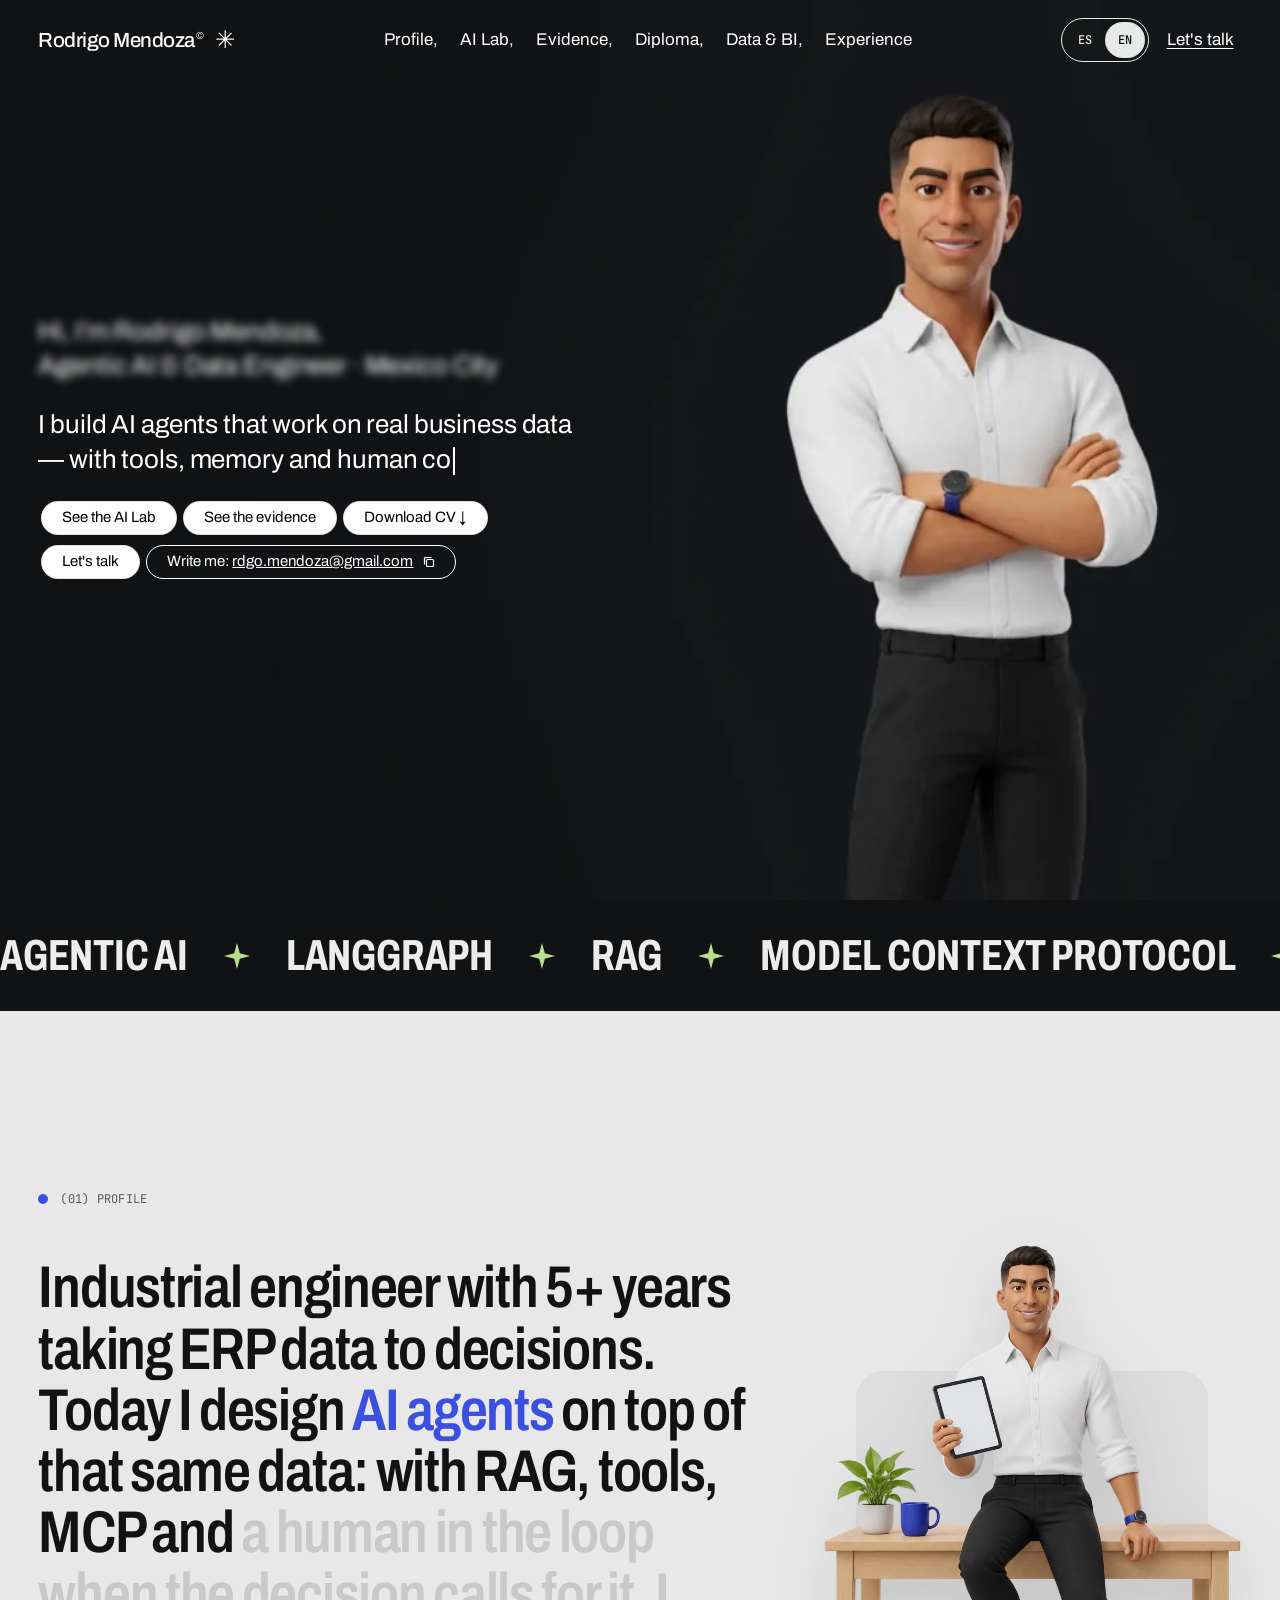
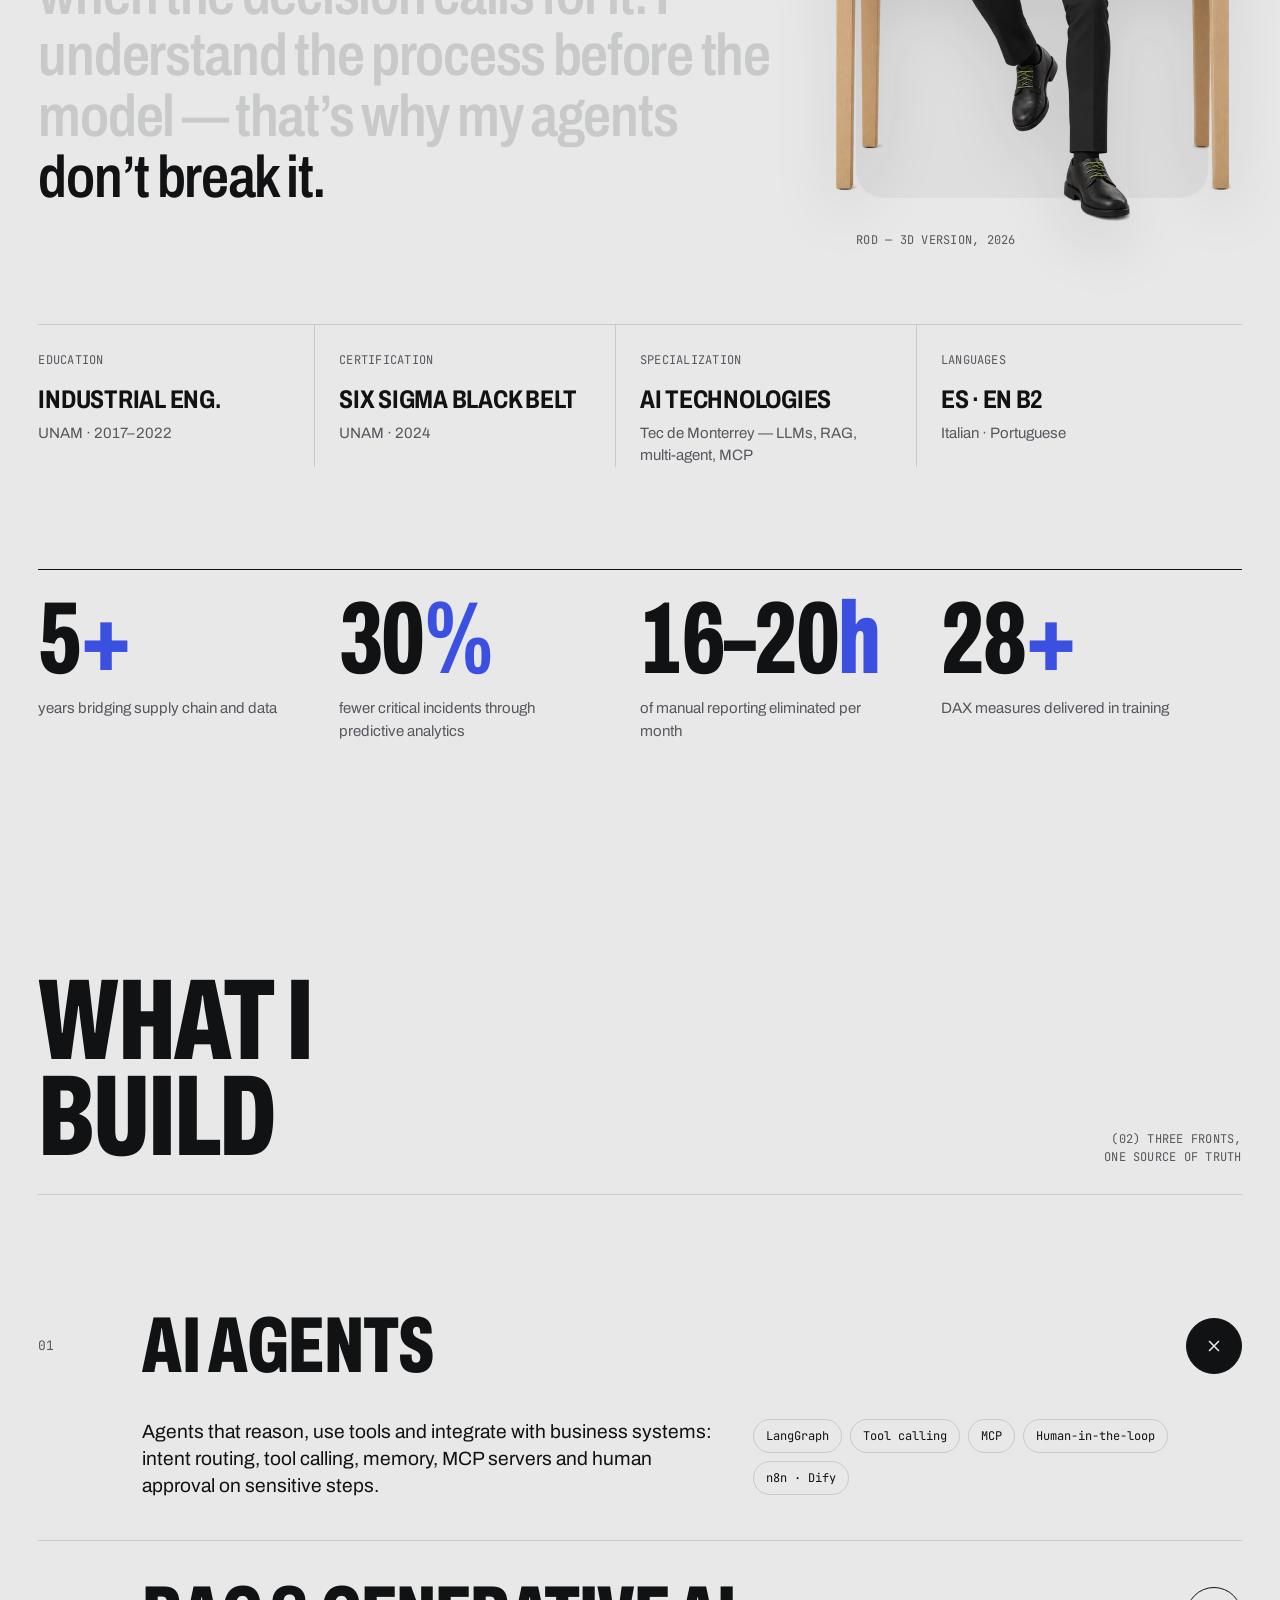
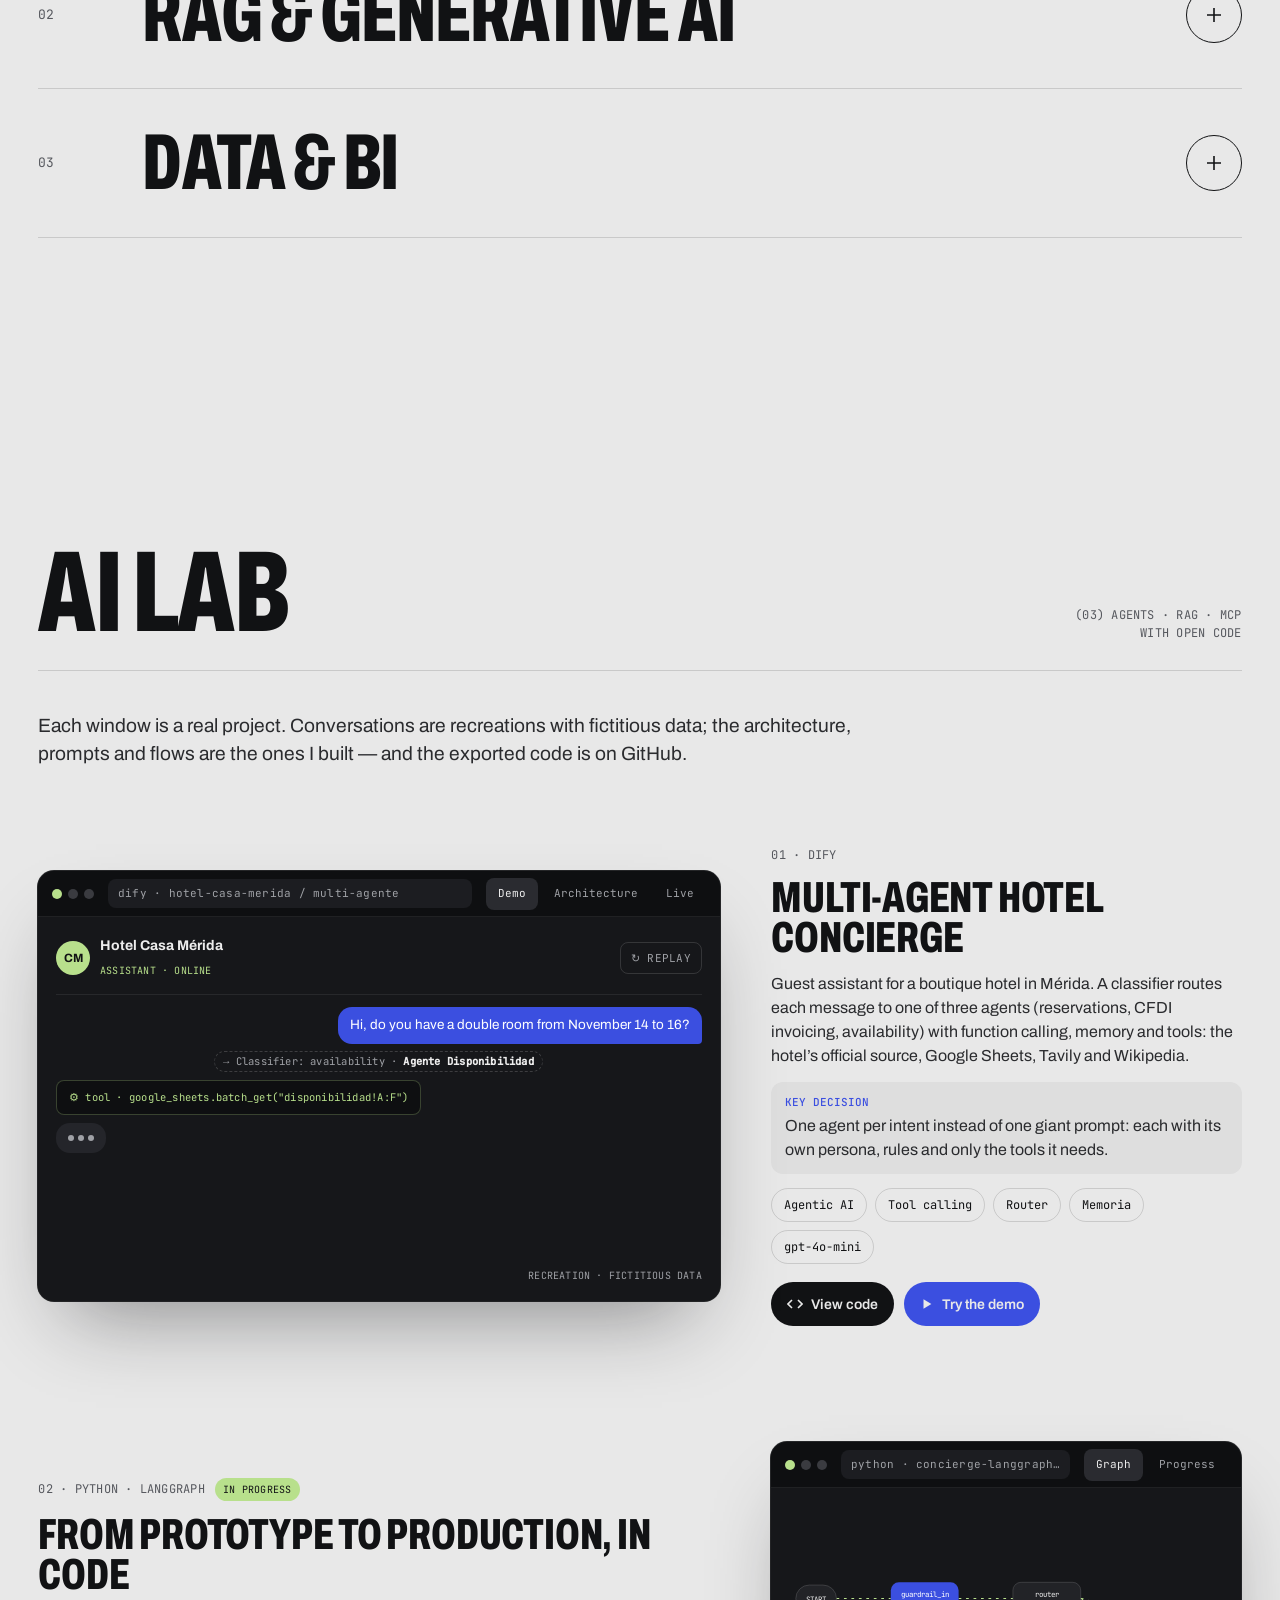
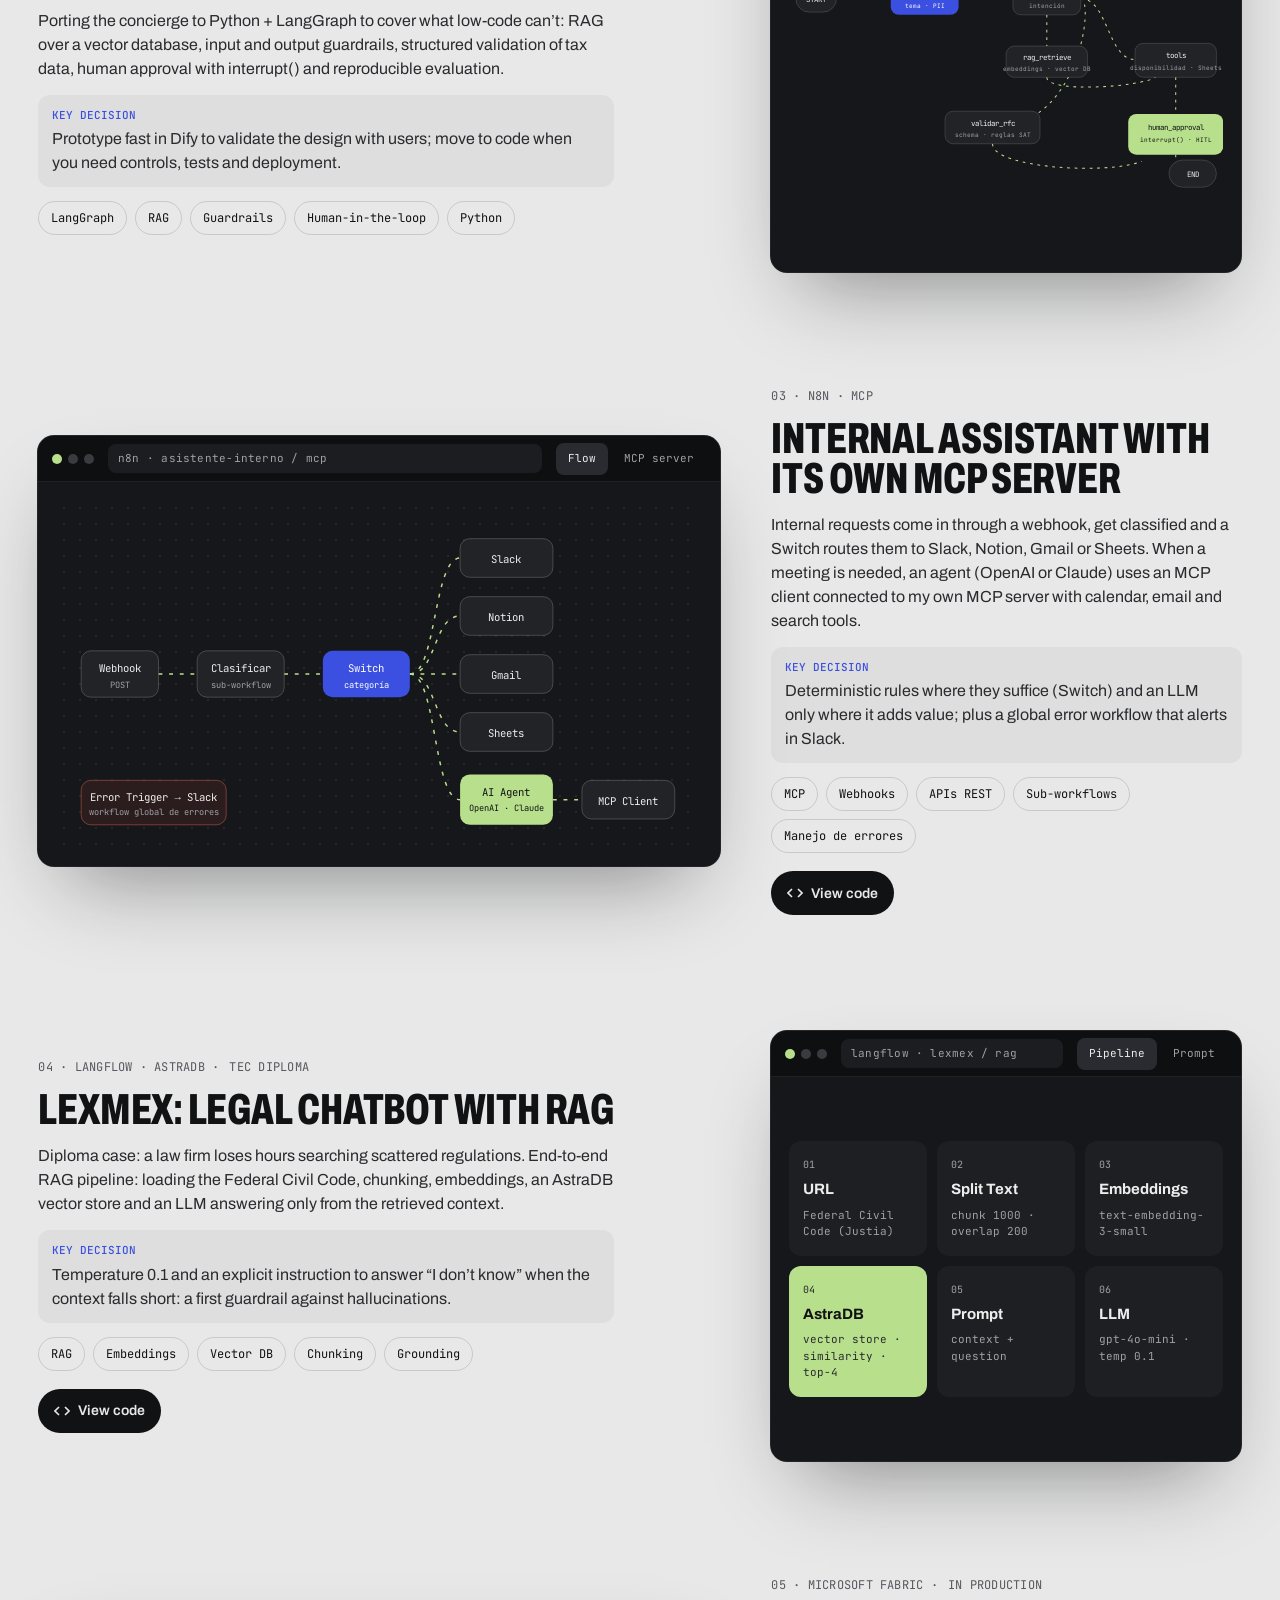
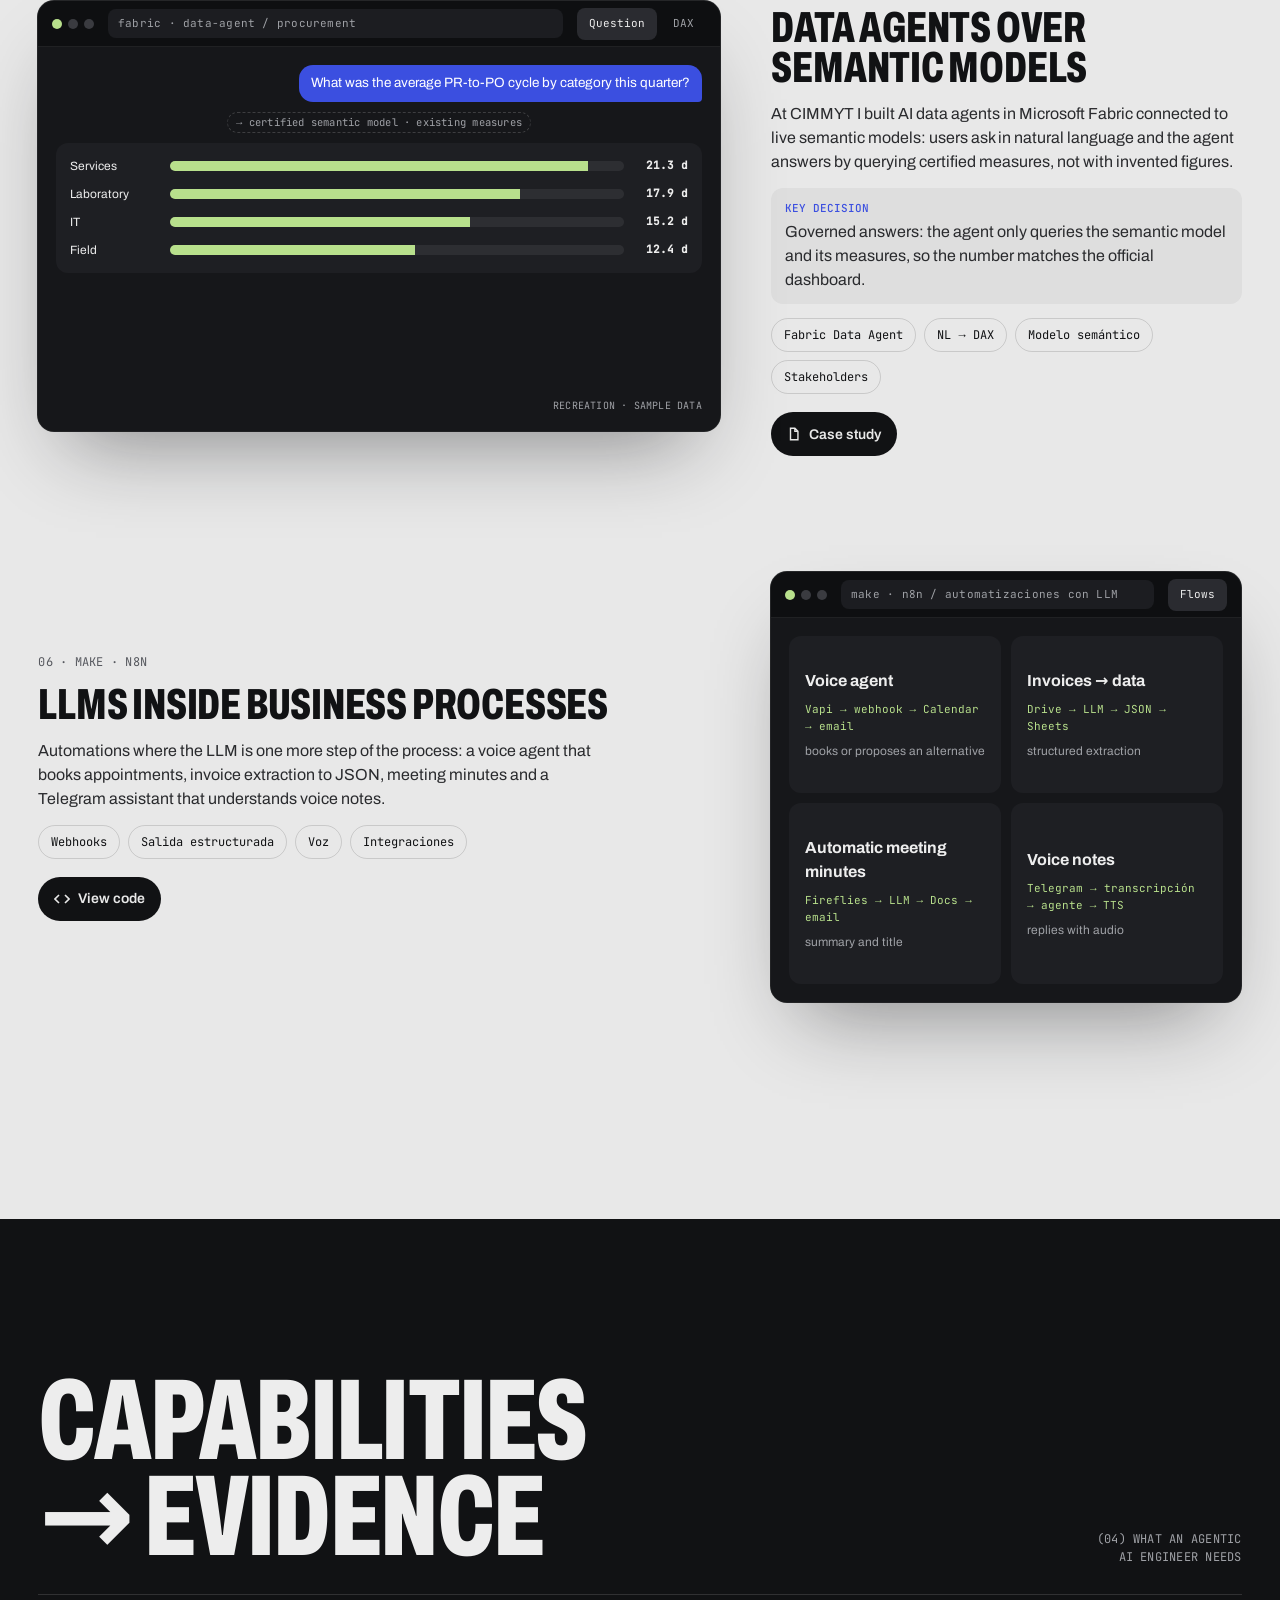
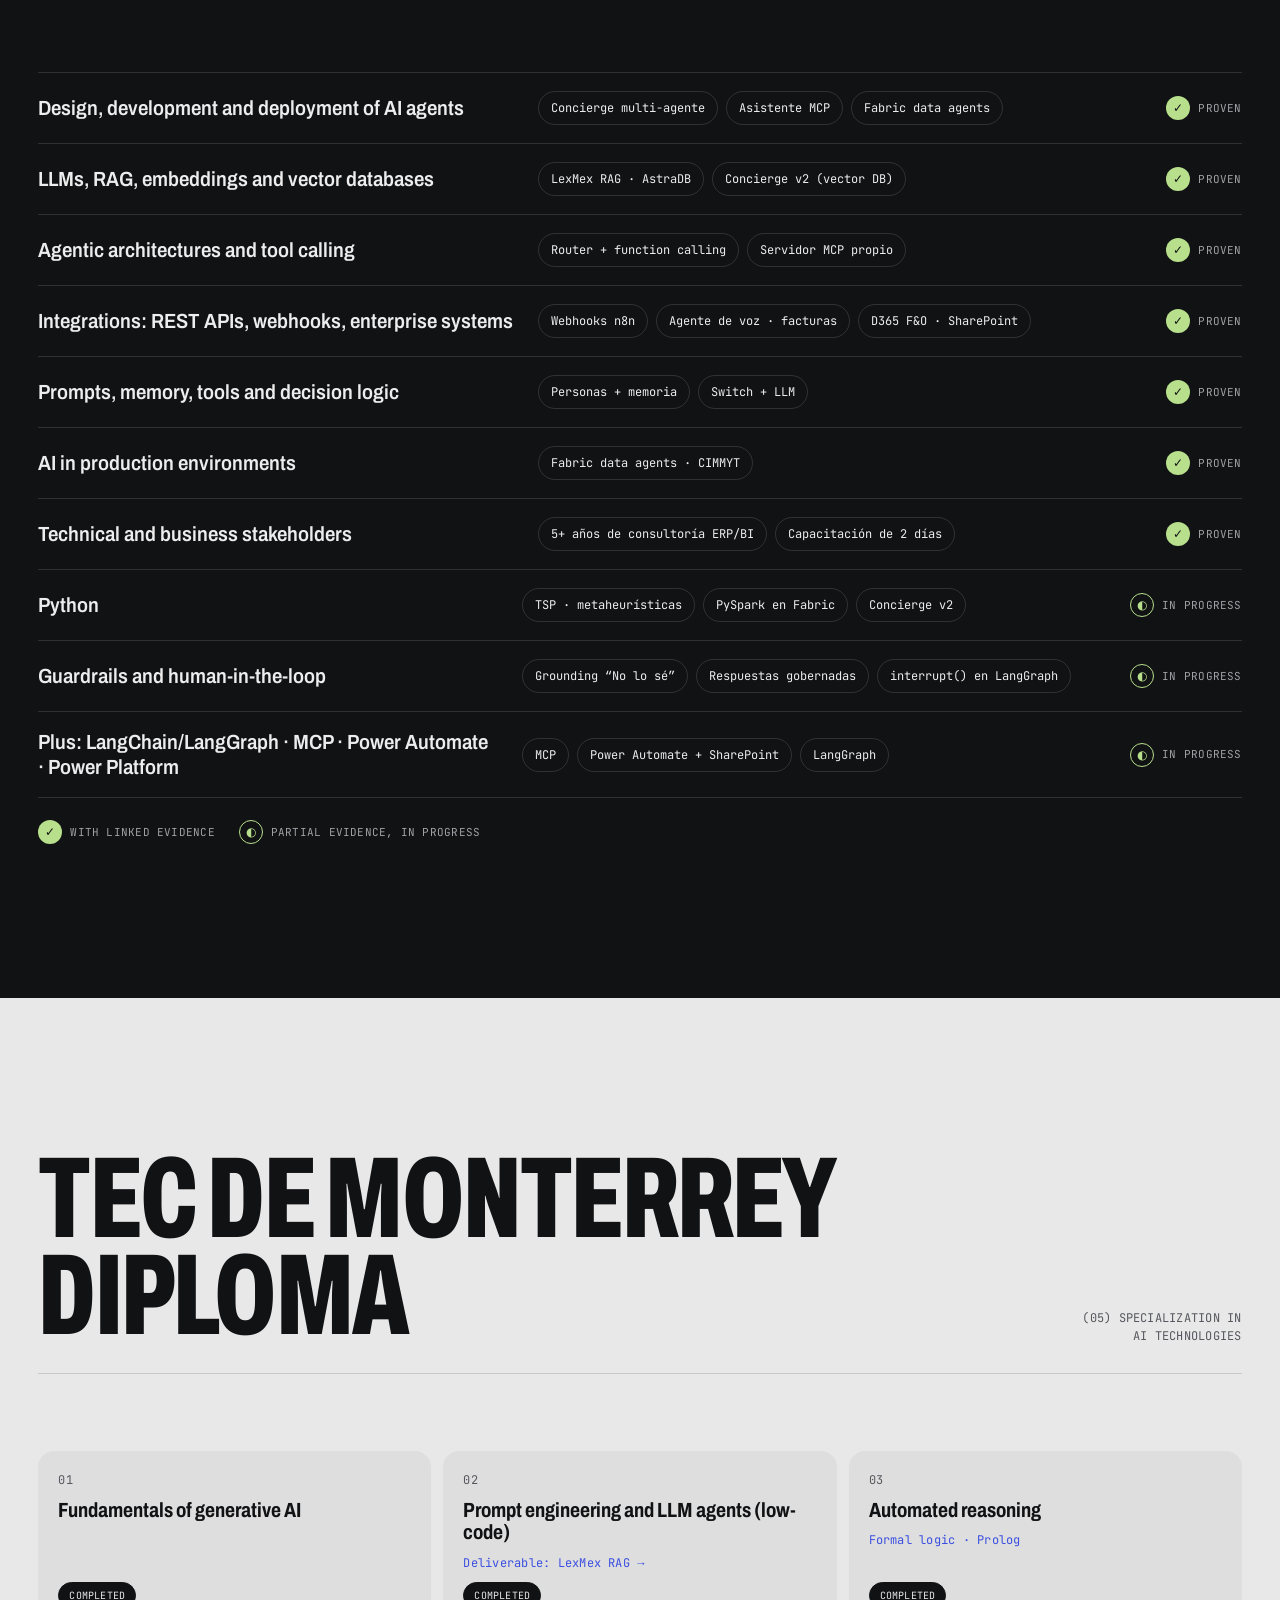
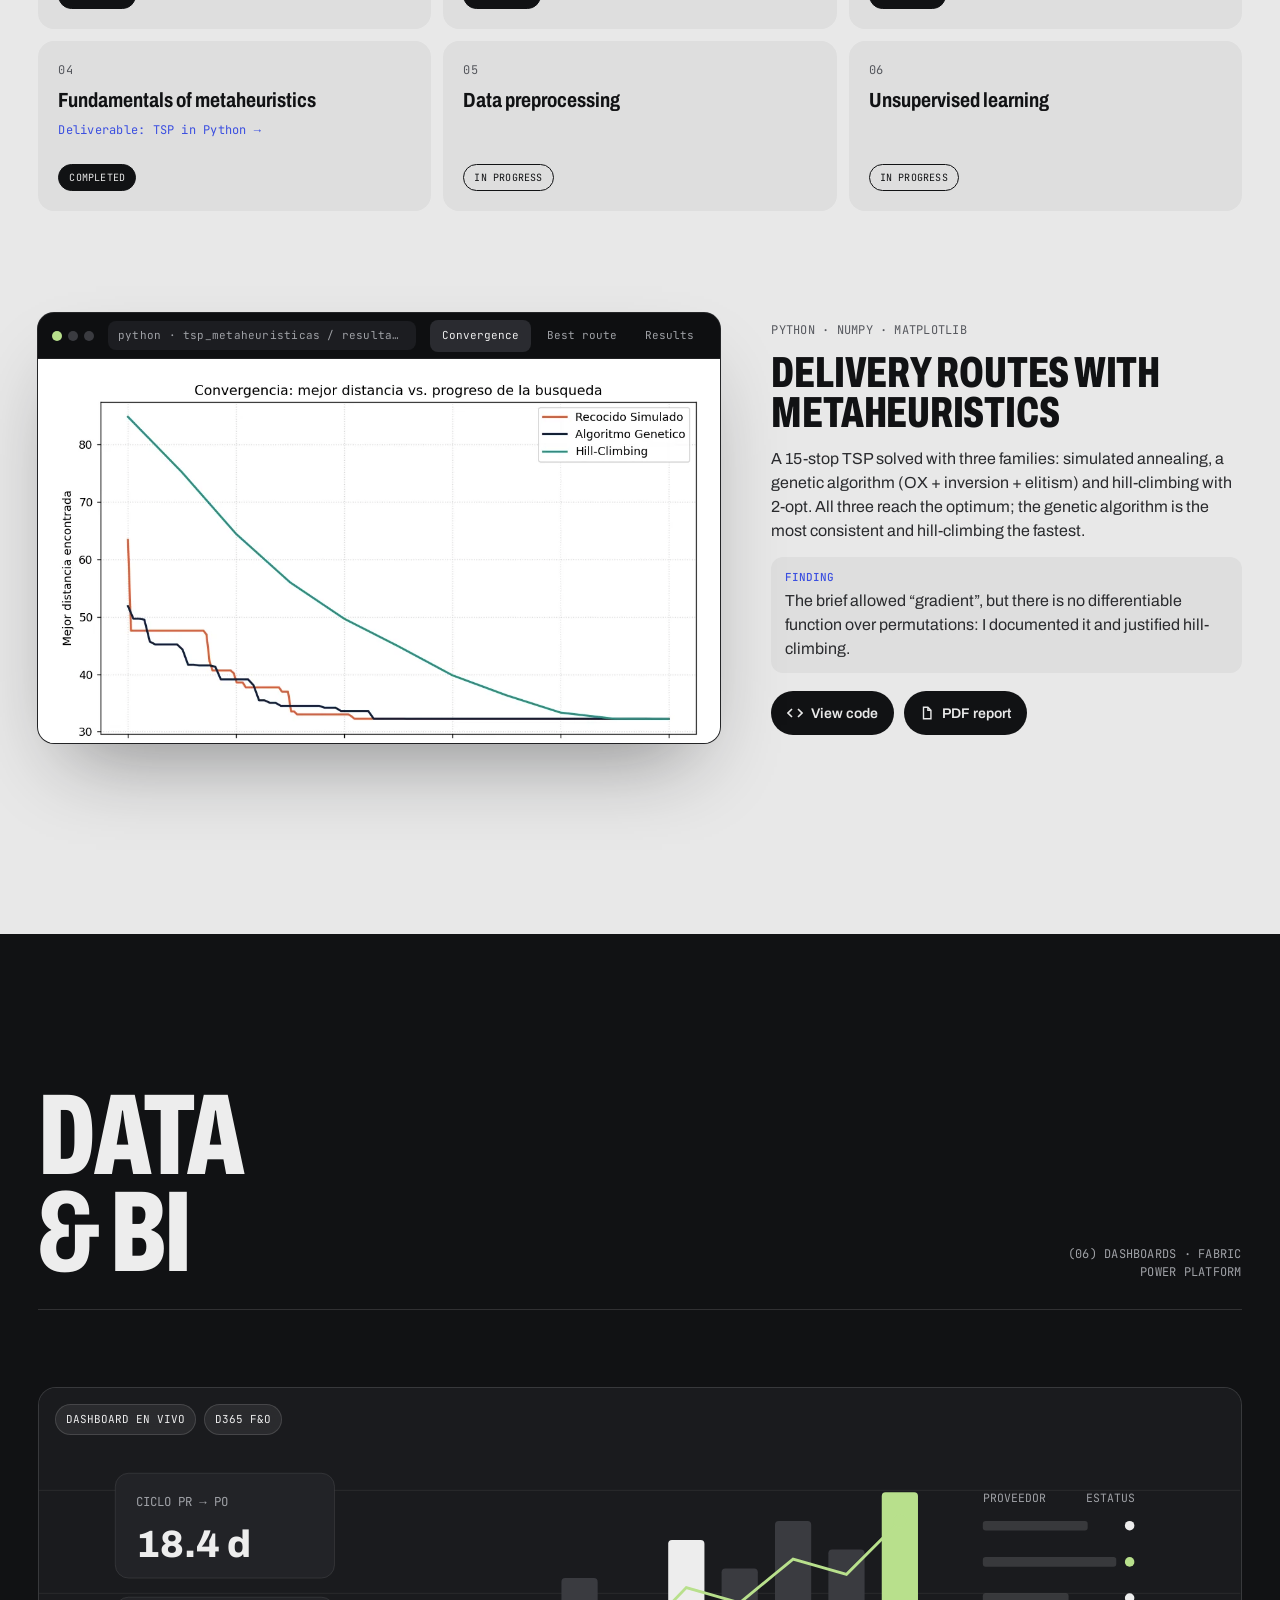
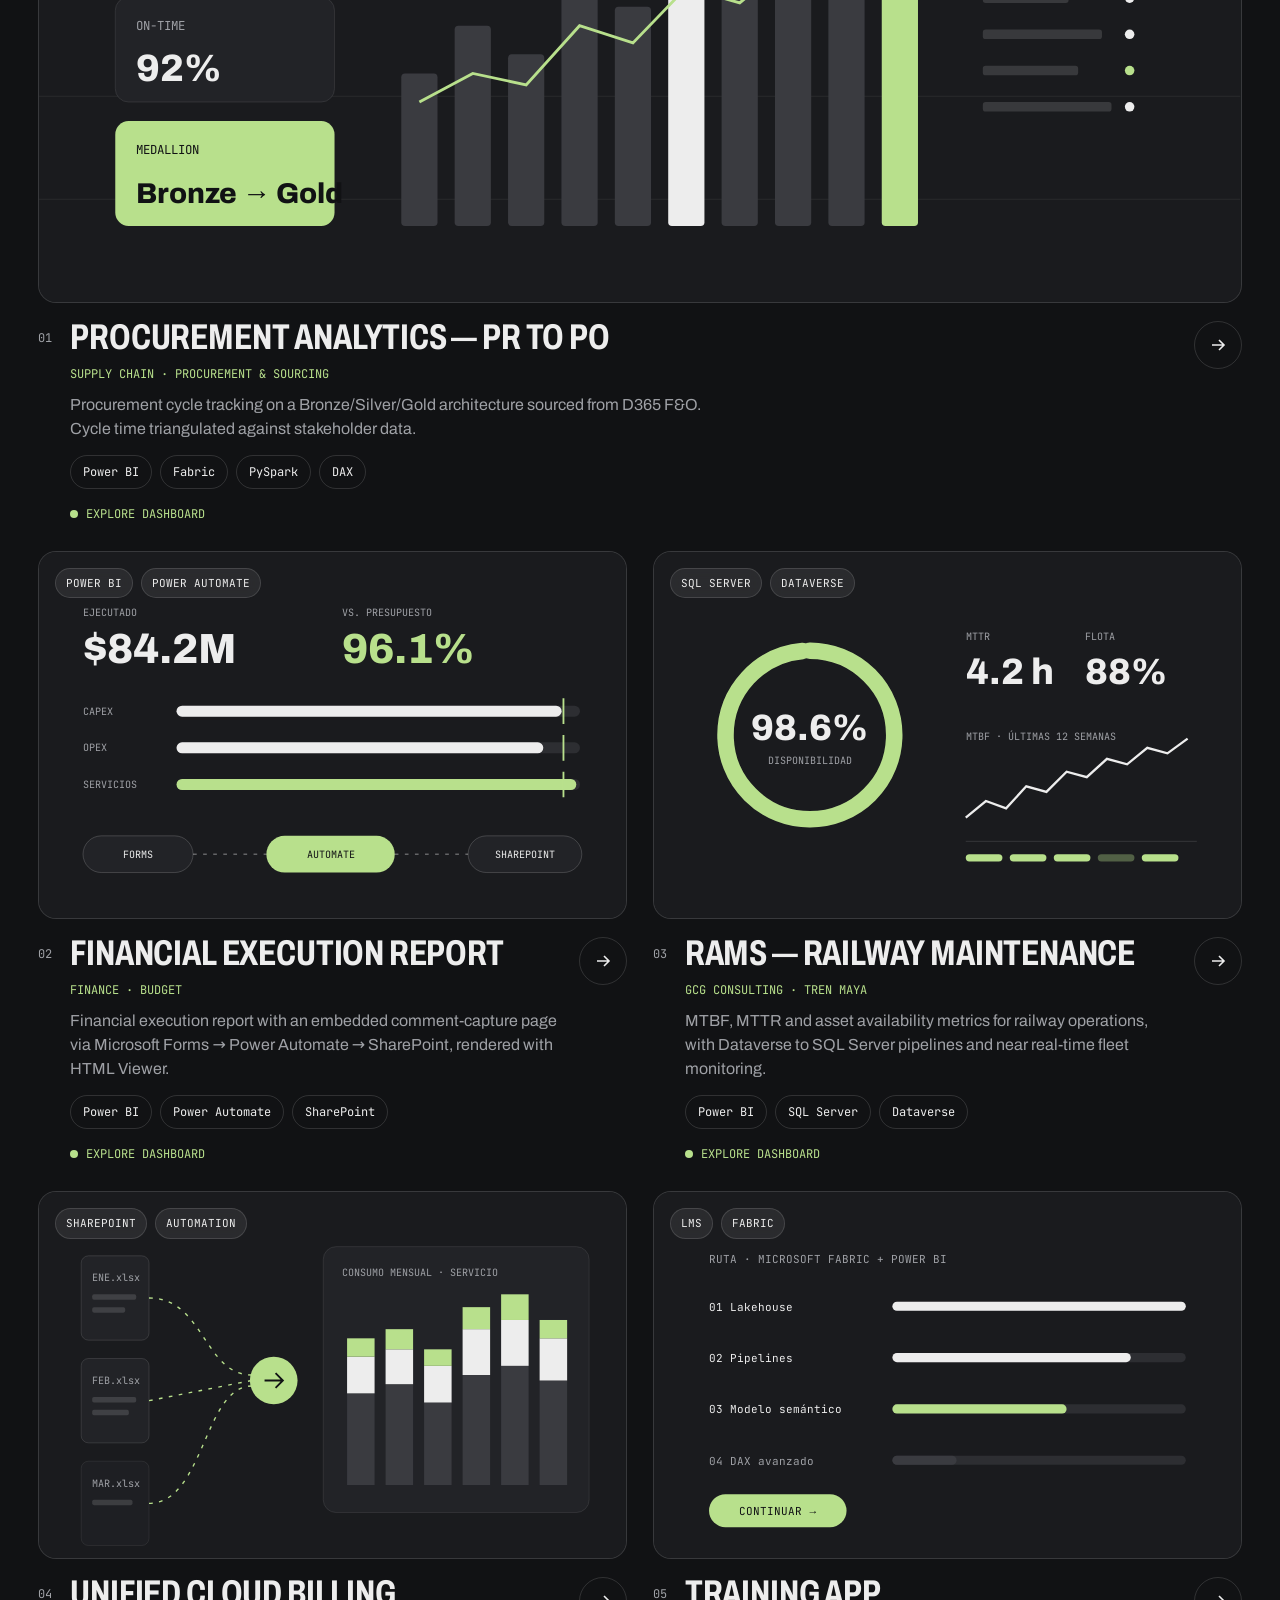
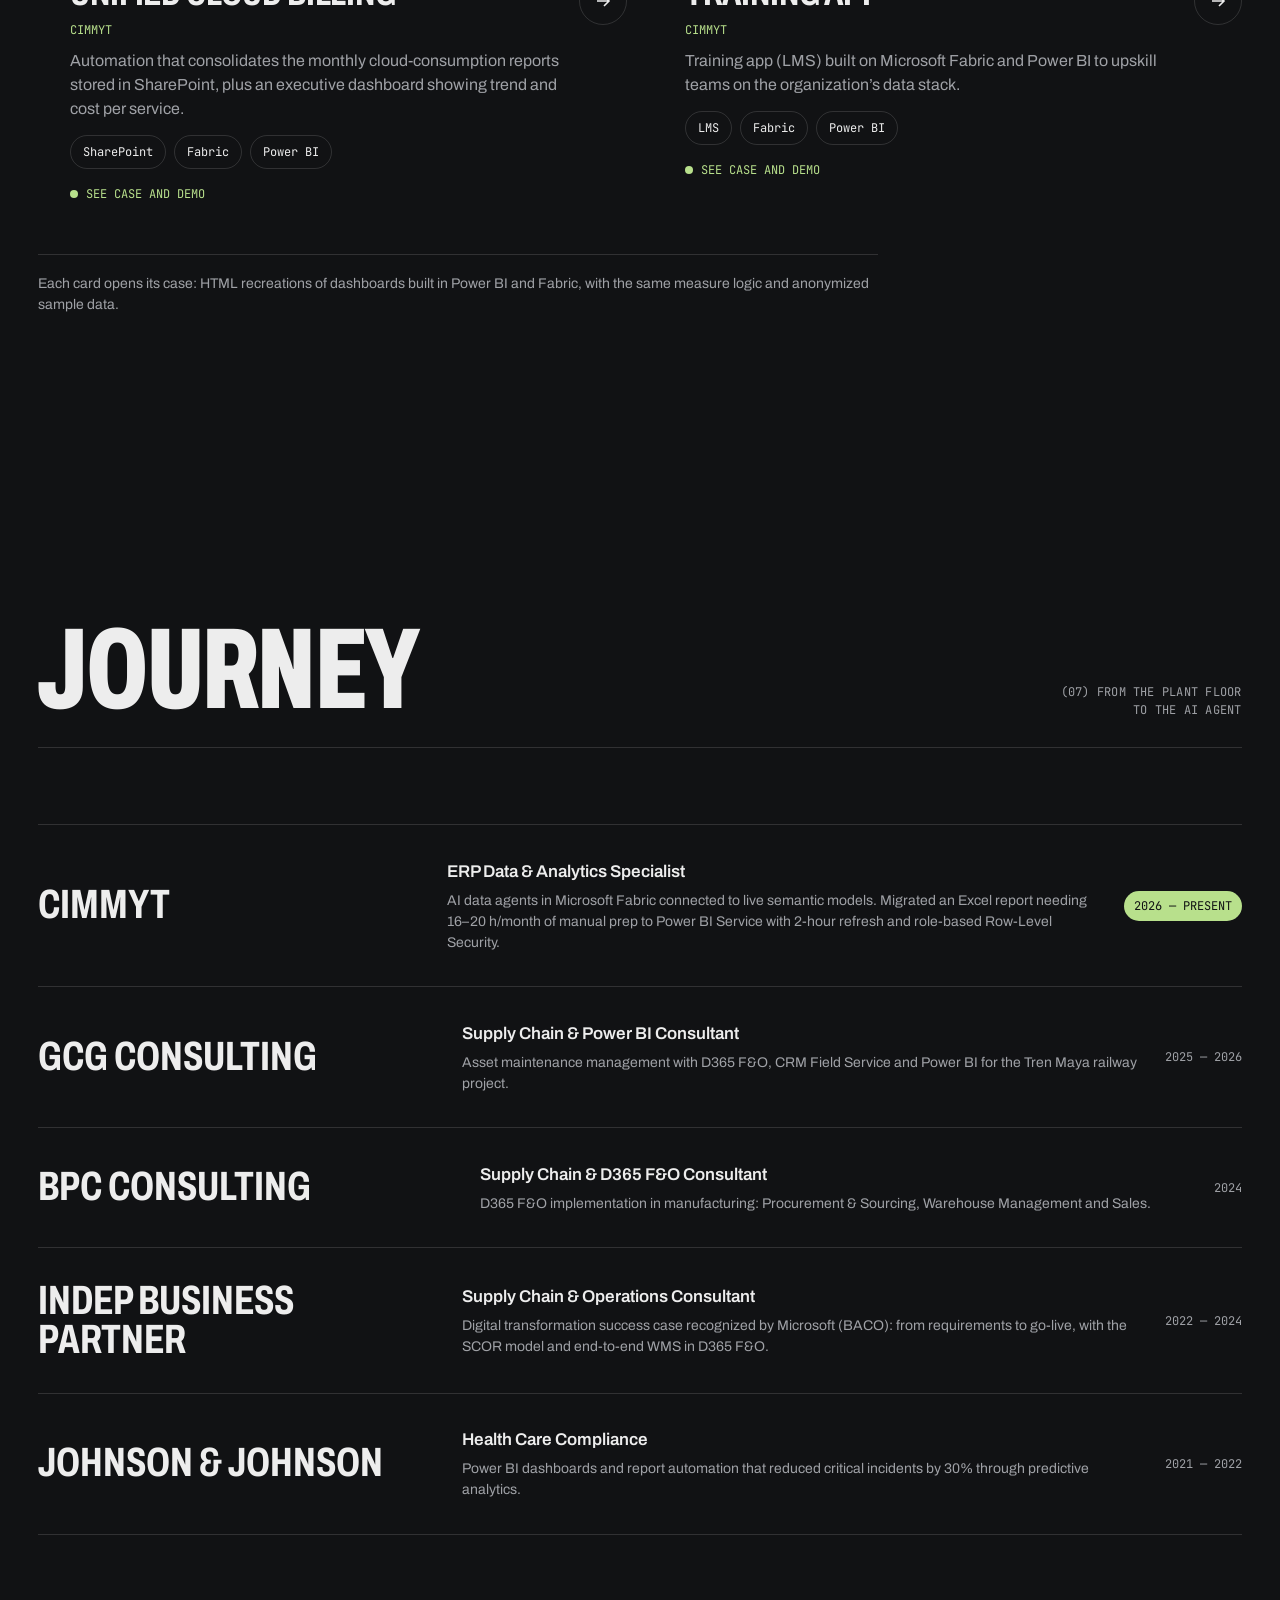
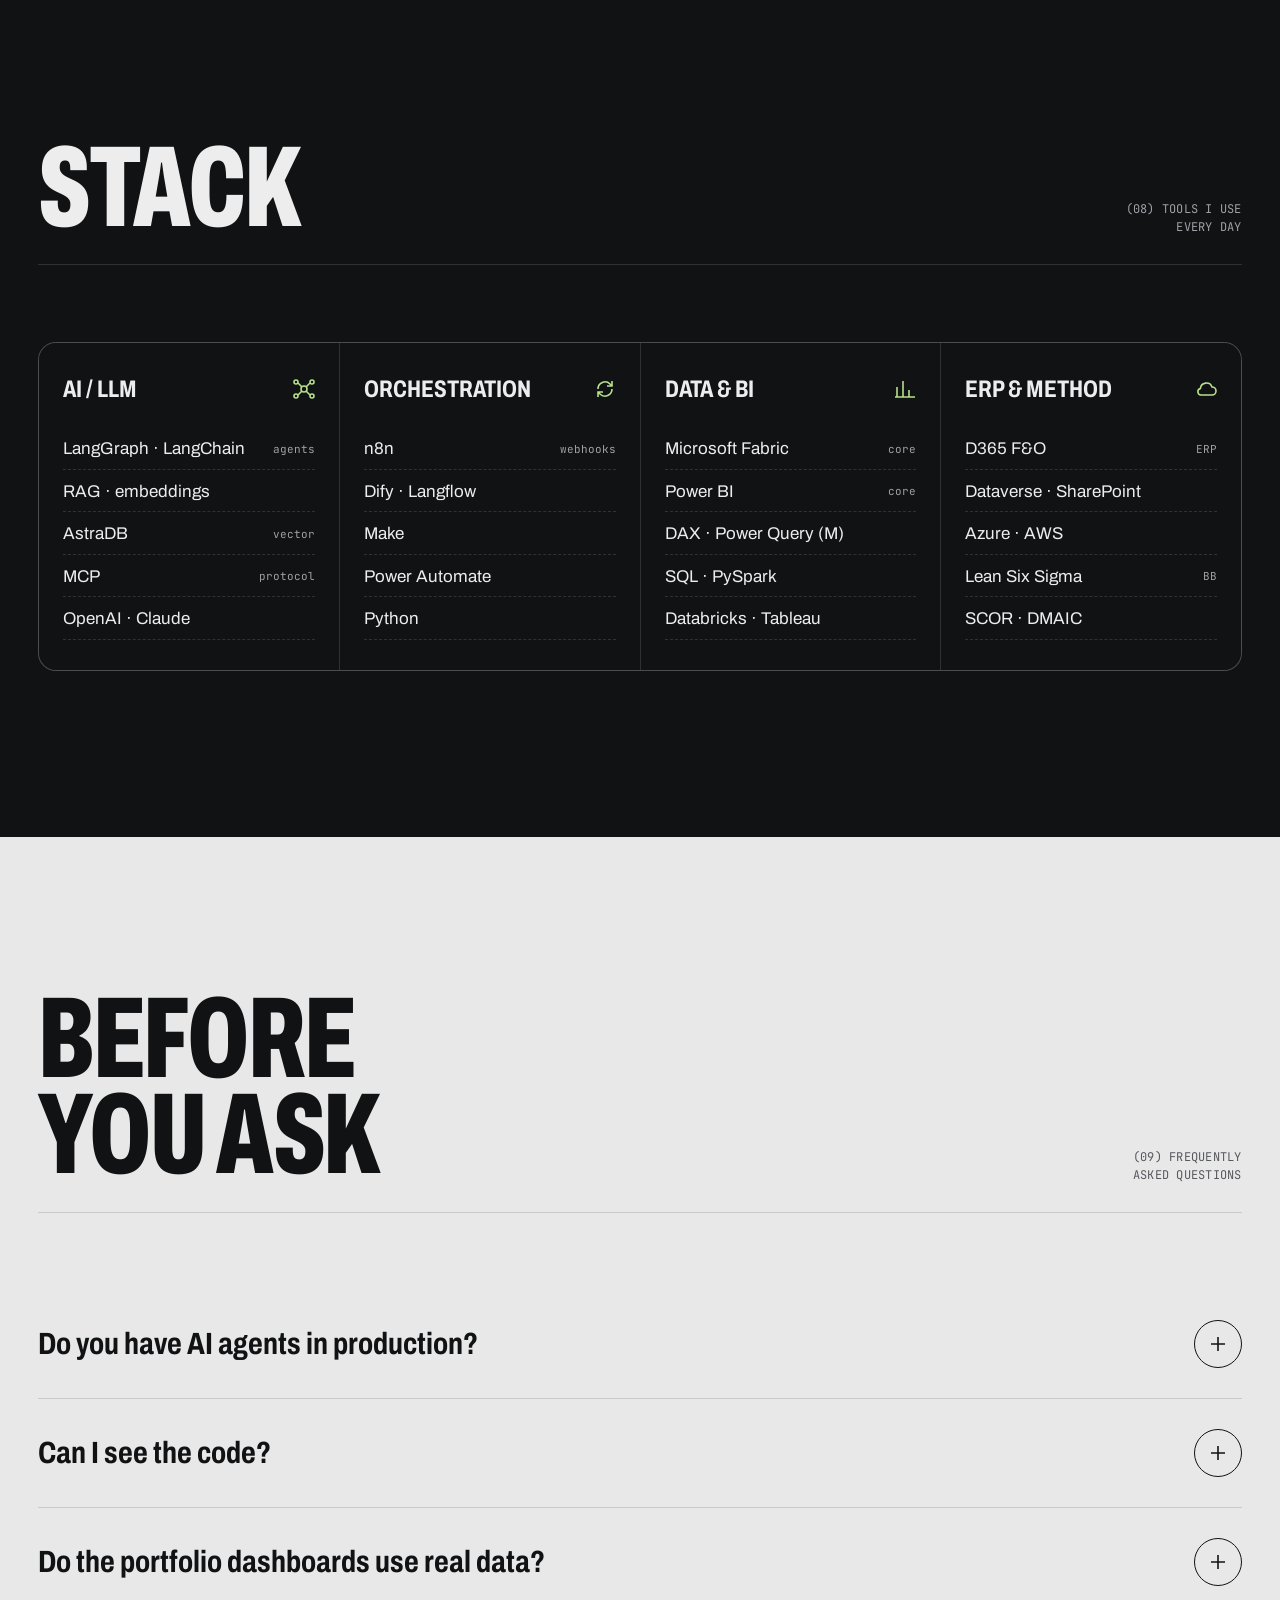
==== commit b9d46575: "Hero: sin saltos al escribir, ajuste tablet/móvil, servidor local con Range - Reserva la altura del " ====
--- a/index.html
+++ b/index.html
@@ -85,7 +85,7 @@
   <div class="hero__content">
     <h1 class="sr">Rodrigo Mendoza Cortés — Agentic AI &amp; Data Engineer</h1>
     <p class="hero__hi" aria-hidden="true"><span data-i18n="hi1">Hola, soy Rodrigo Mendoza,</span><br><span data-i18n="hi2">Agentic AI &amp; Data Engineer · Ciudad de México</span></p>
-    <p class="hero__type"><span class="sr" id="typeSrc" data-i18n="lead">Construyo agentes de IA que trabajan sobre datos reales del negocio — con herramientas, memoria y controles humanos.</span><span class="hero__typed" id="typed" aria-hidden="true"></span><i class="hero__caret" id="caret" aria-hidden="true"></i></p>
+    <p class="hero__type"><span class="sr" id="typeSrc" data-i18n="lead">Construyo agentes de IA que trabajan sobre datos reales del negocio — con herramientas, memoria y controles humanos.</span><span class="hero__ghost" id="typeGhost" aria-hidden="true"></span><span class="hero__live" aria-hidden="true"><span class="hero__typed" id="typed"></span><i class="hero__caret" id="caret"></i></span></p>
     <div class="hero__pills" id="pills">
       <a class="pill" href="#ai-lab" data-i18n="pLab">Ver AI Lab</a>
       <a class="pill" href="#capacidades" data-i18n="pEv">Ver evidencia</a>
--- a/assets/site/styles.css
+++ b/assets/site/styles.css
@@ -74,7 +74,9 @@
 .hero__content{position:relative;z-index:2;max-width:36rem}
 .hero__hi,.hero__type{font-size:clamp(18px,4vw,26px);font-weight:400;font-stretch:100%;letter-spacing:-.005em}
 .hero__hi{line-height:1.3;filter:blur(4px);user-select:none;pointer-events:none;margin-bottom:clamp(20px,2vw,24px)}
-.hero__type{line-height:1.35;min-height:2.7em;margin-bottom:clamp(20px,2vw,24px)}
+.hero__type{line-height:1.35;margin-bottom:clamp(20px,2vw,24px);display:grid}
+.hero__ghost,.hero__live{grid-area:1/1}
+.hero__ghost{visibility:hidden}
 .hero__type em{font-style:normal}
 .hero__caret{display:inline-block;width:2px;height:1.1em;background:currentColor;vertical-align:middle;margin-left:2px;animation:caret 1s step-end infinite}
 .hero__caret.done{display:none}
@@ -89,7 +91,8 @@
 .pill:focus-visible{outline:2px solid var(--lime);outline-offset:2px}
 @media (min-width:761px){.hero{justify-content:center;padding:0 clamp(20px,3vw,40px)}}
 @media (max-width:640px){.pill{font-size:13px;padding-inline:16px}}
-@media (max-width:760px){.hero__shade{background:linear-gradient(0deg,rgba(17,18,20,.88) 0%,rgba(17,18,20,.55) 45%,rgba(17,18,20,0) 75%)}}
+@media (min-width:761px) and (max-width:1300px){.hero__video{object-position:40% center}.hero__content{max-width:min(36rem,42vw)}}
+@media (max-width:760px){.hero__shade{background:linear-gradient(0deg,rgba(17,18,20,.92) 0%,rgba(17,18,20,.75) 35%,rgba(17,18,20,.35) 55%,rgba(17,18,20,0) 70%)}}
 /* nav sobre el hero */
 .logo{gap:12px}
 .logo__name{font-size:clamp(19px,1.6vw,24px);font-weight:500;font-stretch:100%;letter-spacing:-.025em}
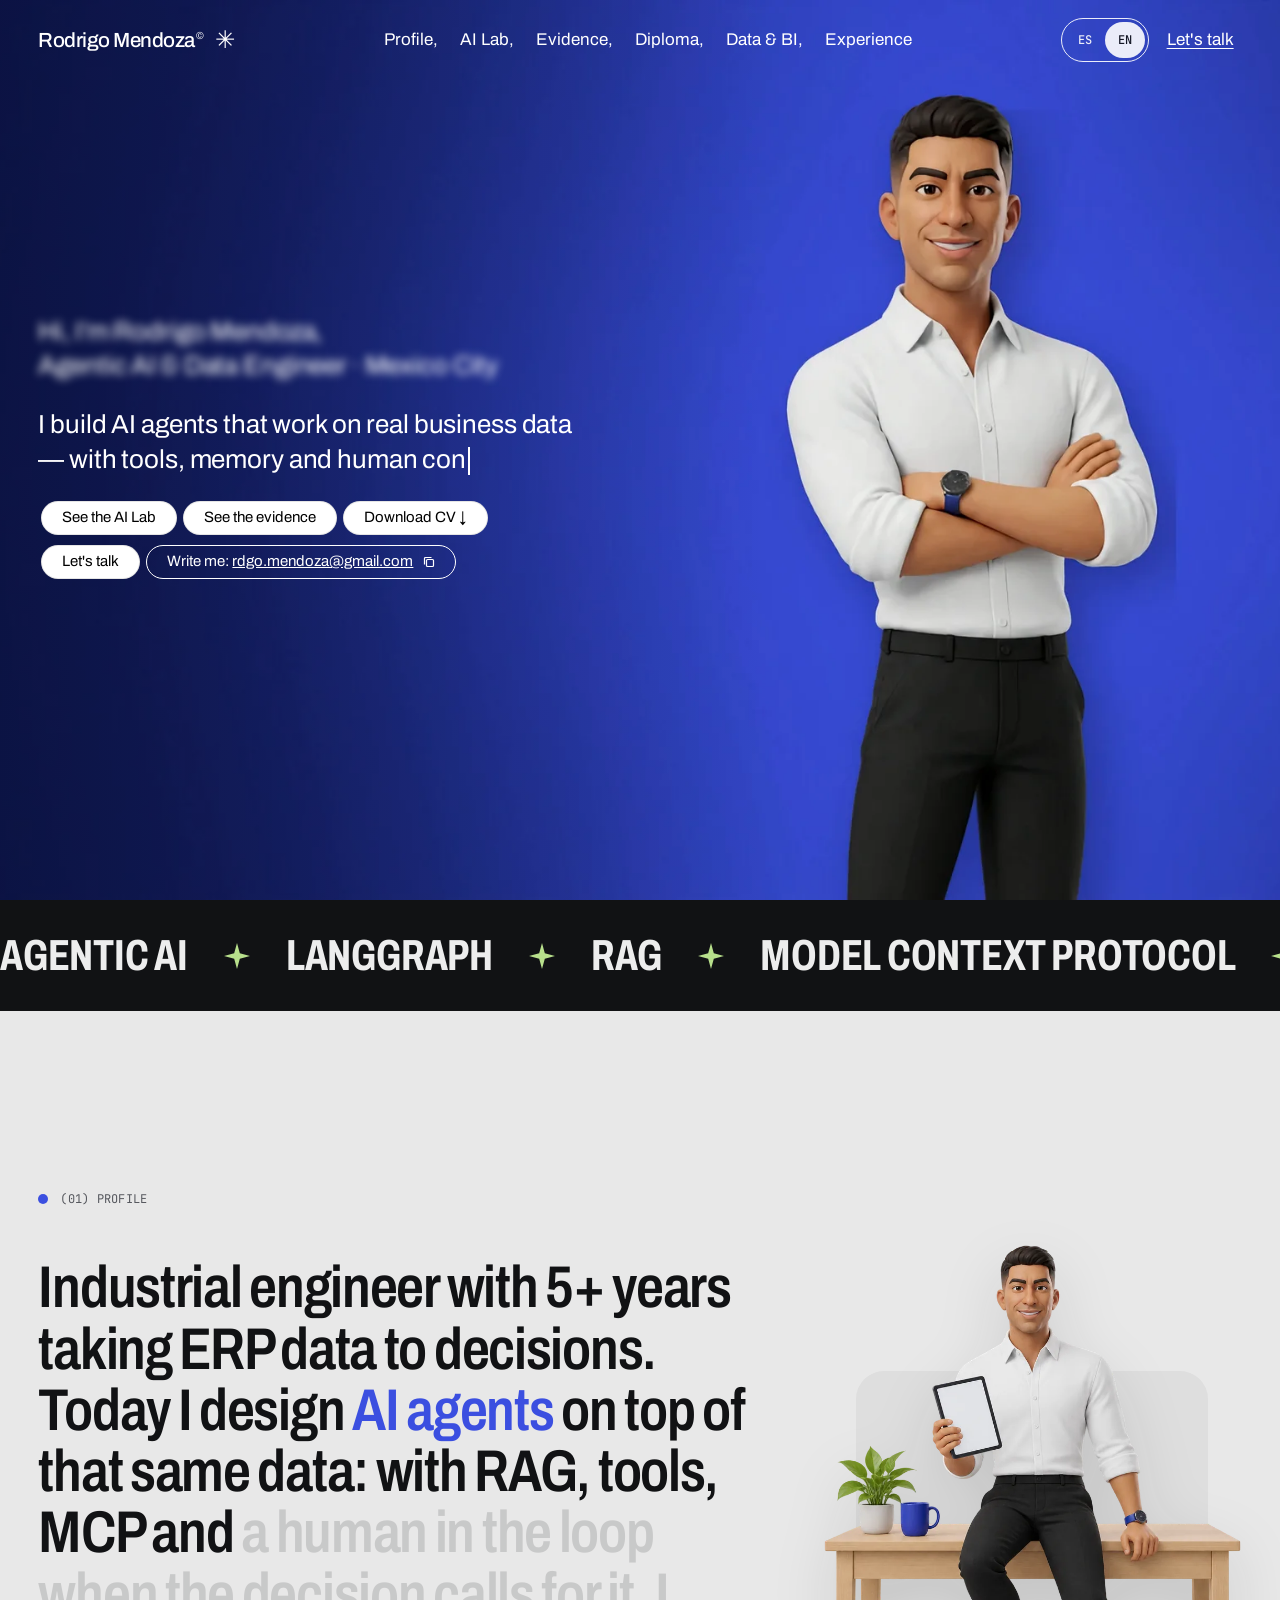
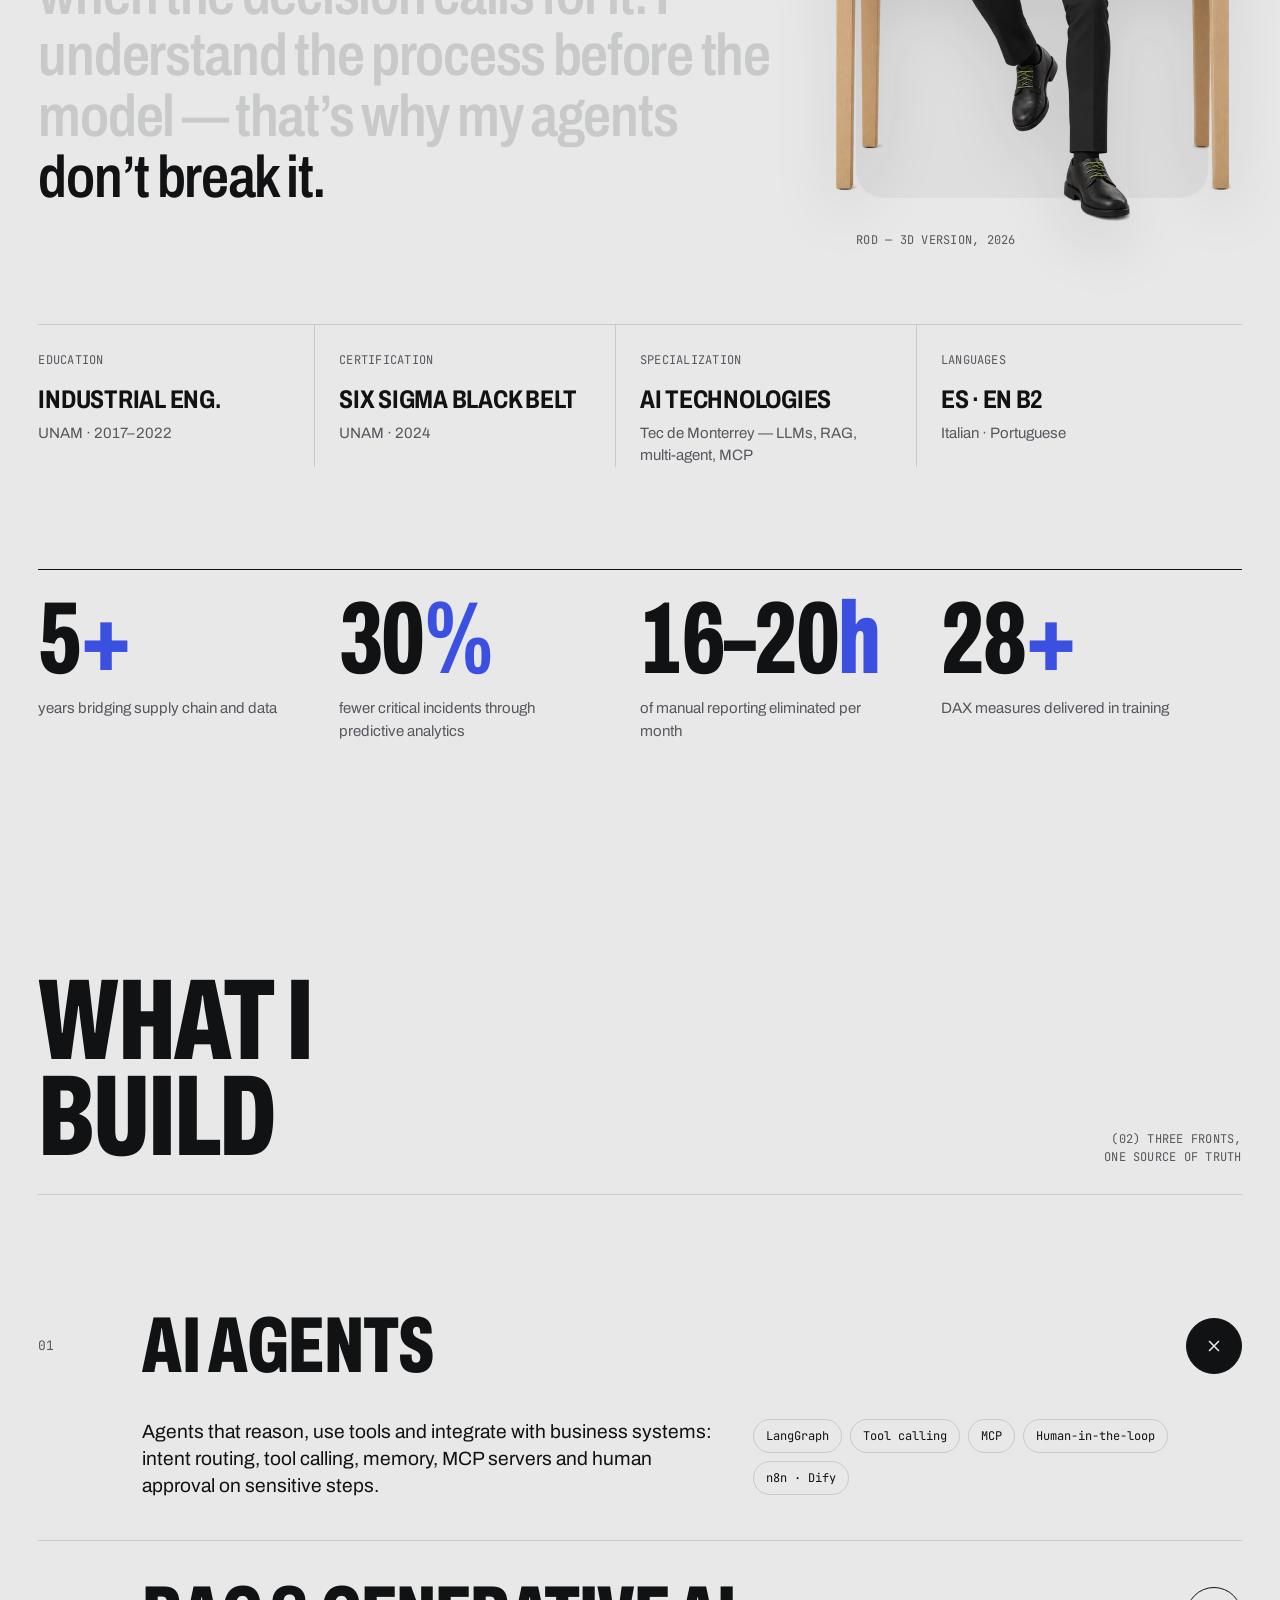
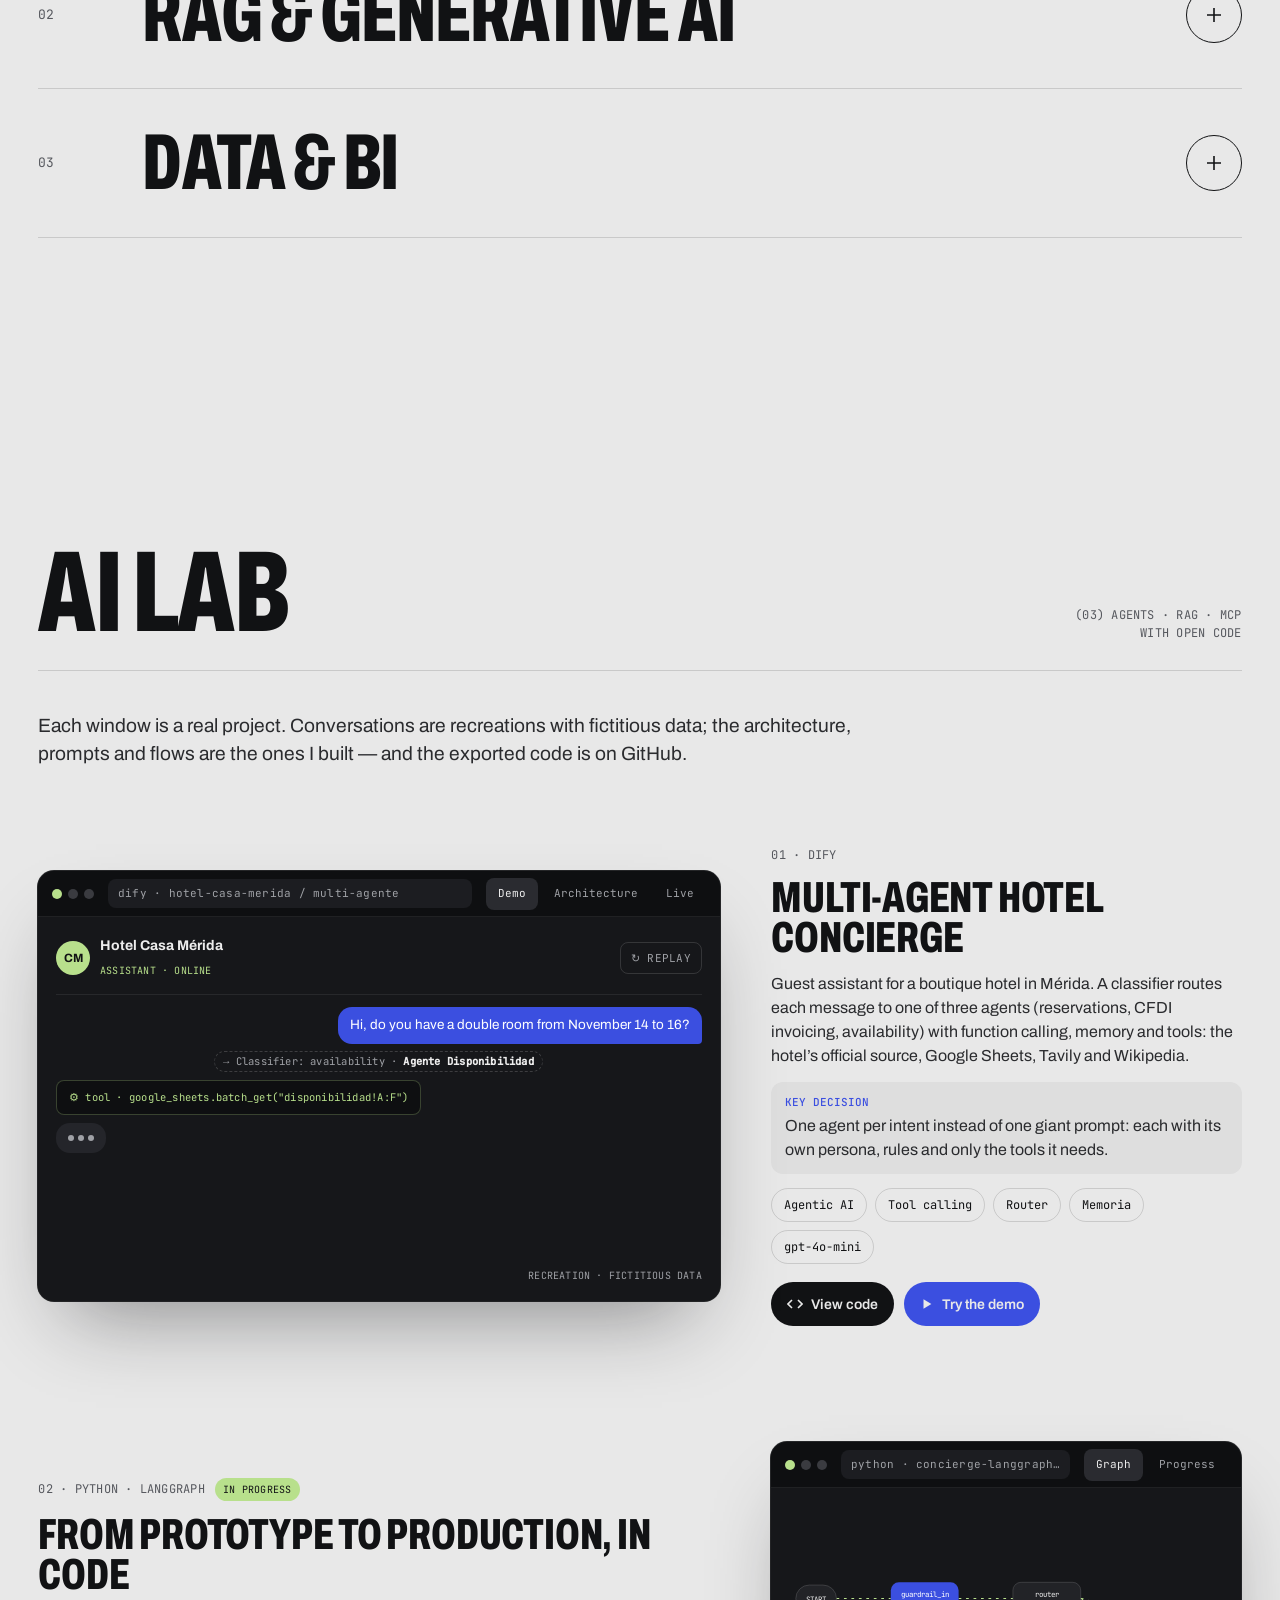
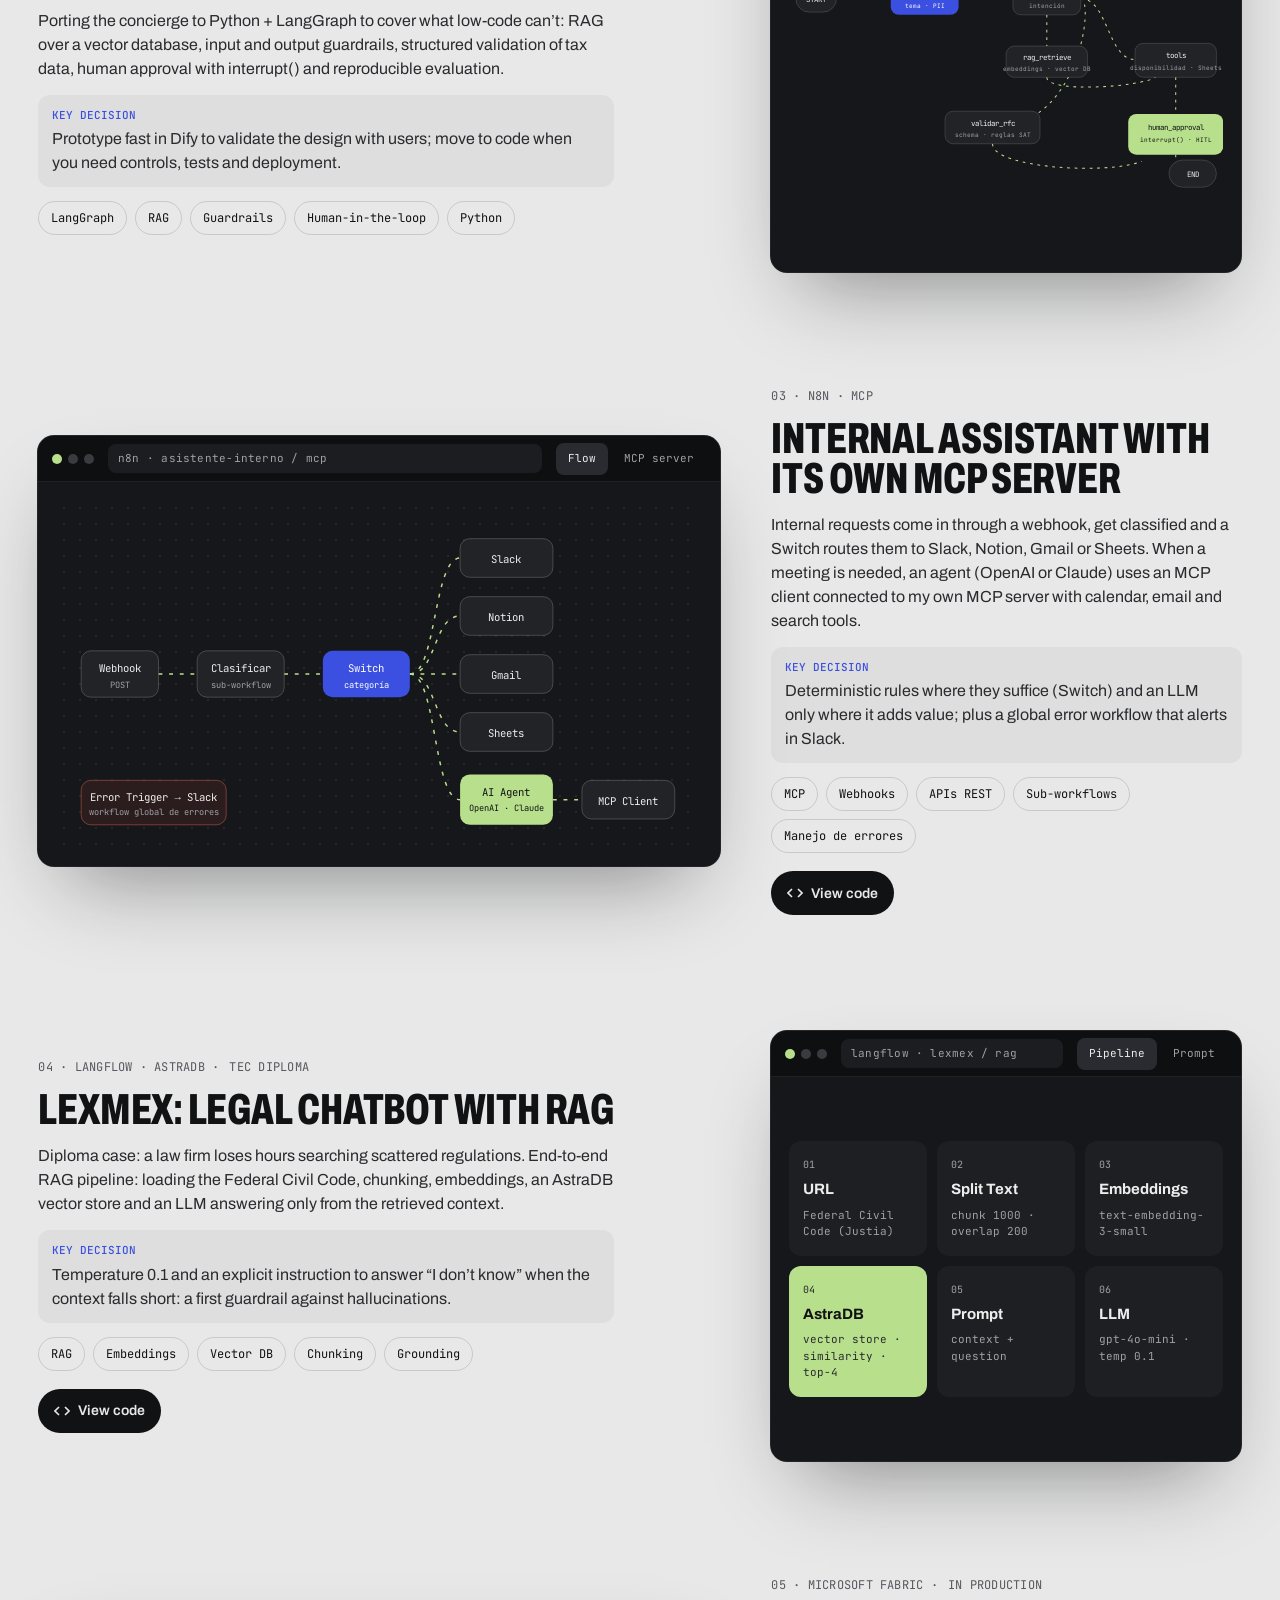
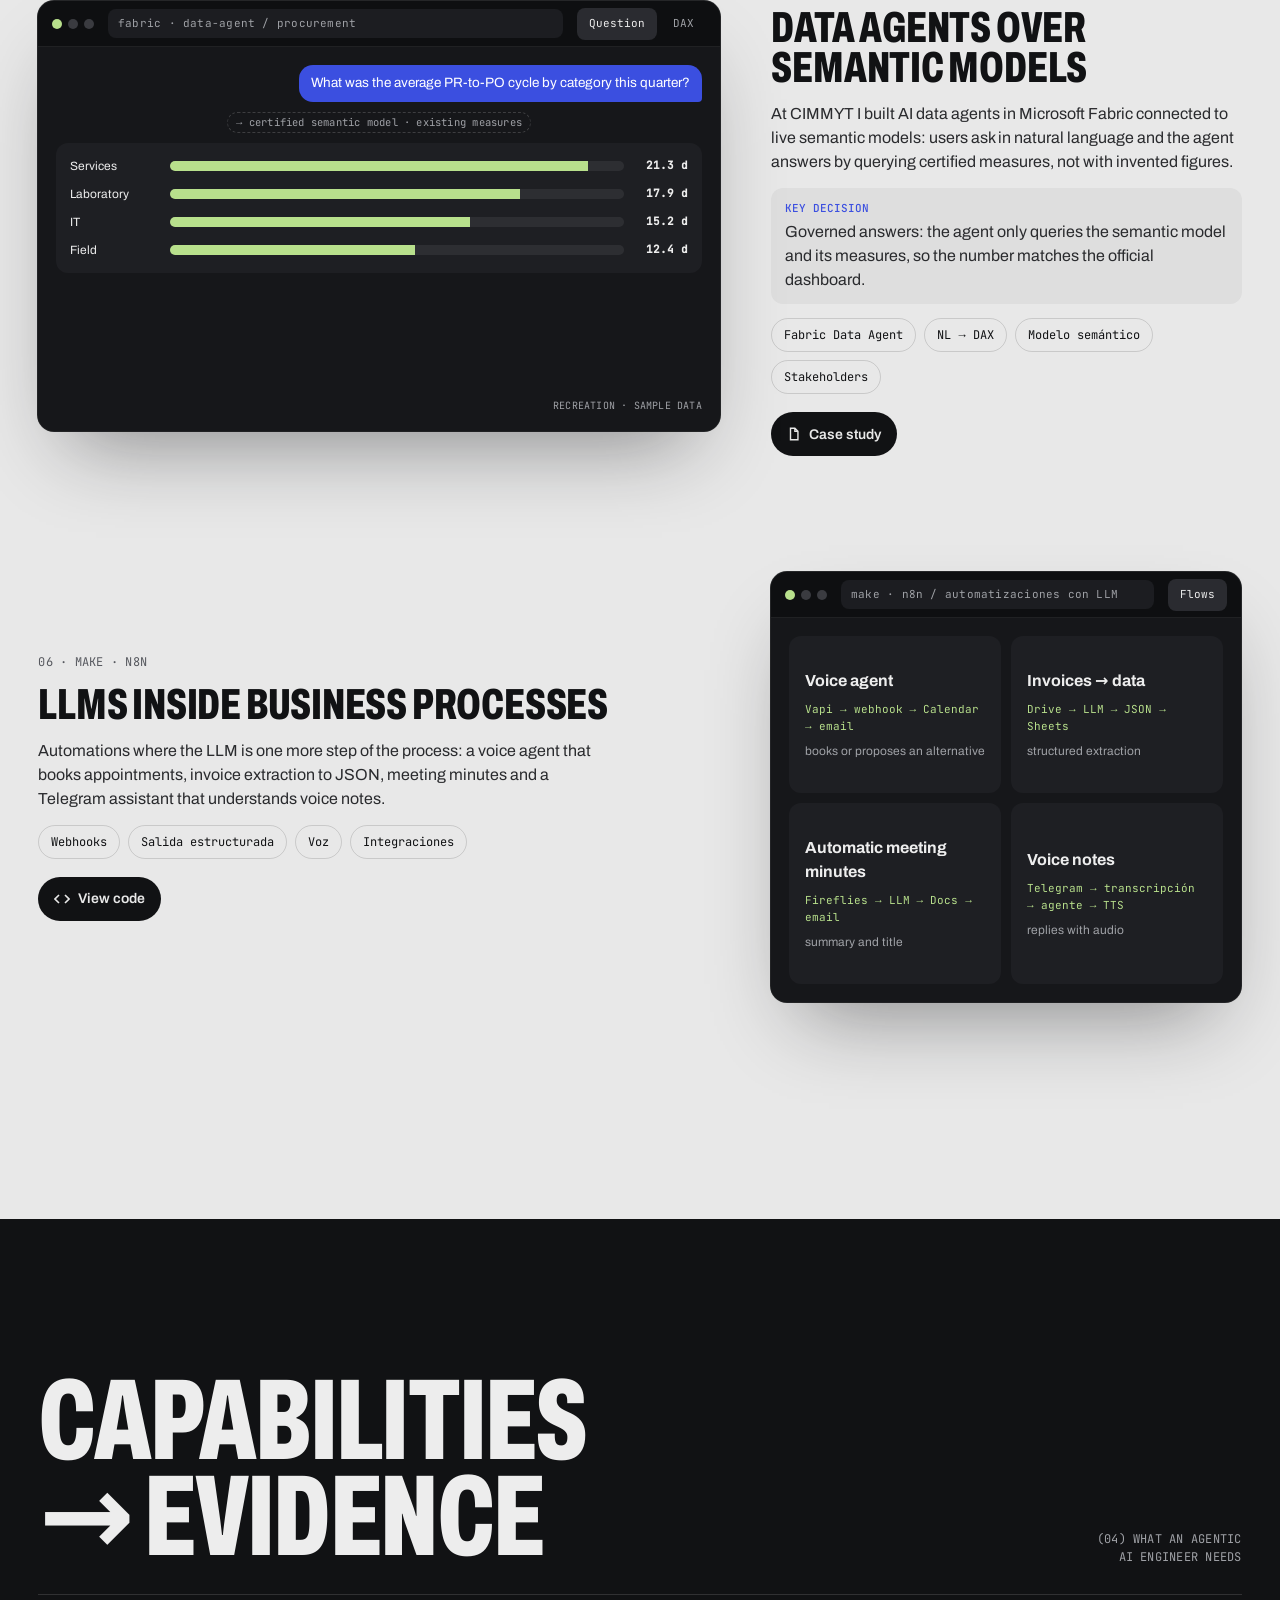
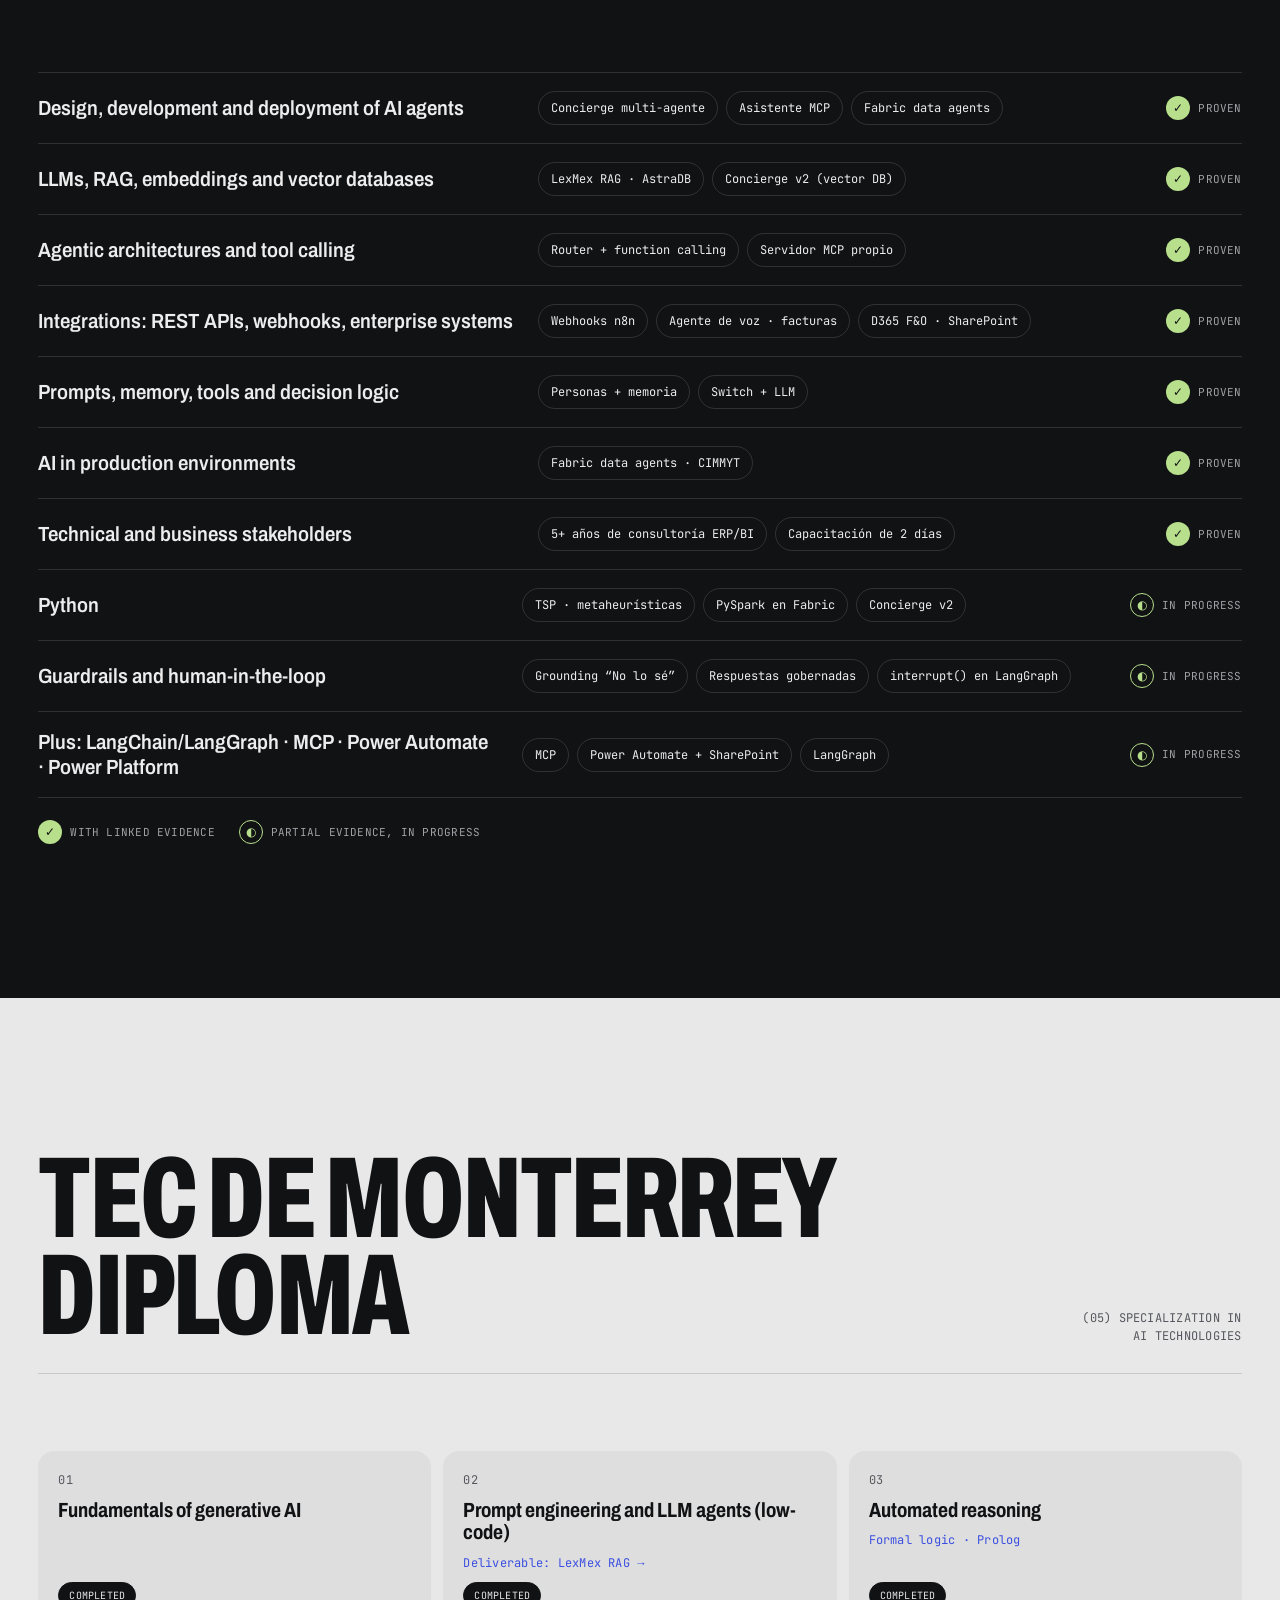
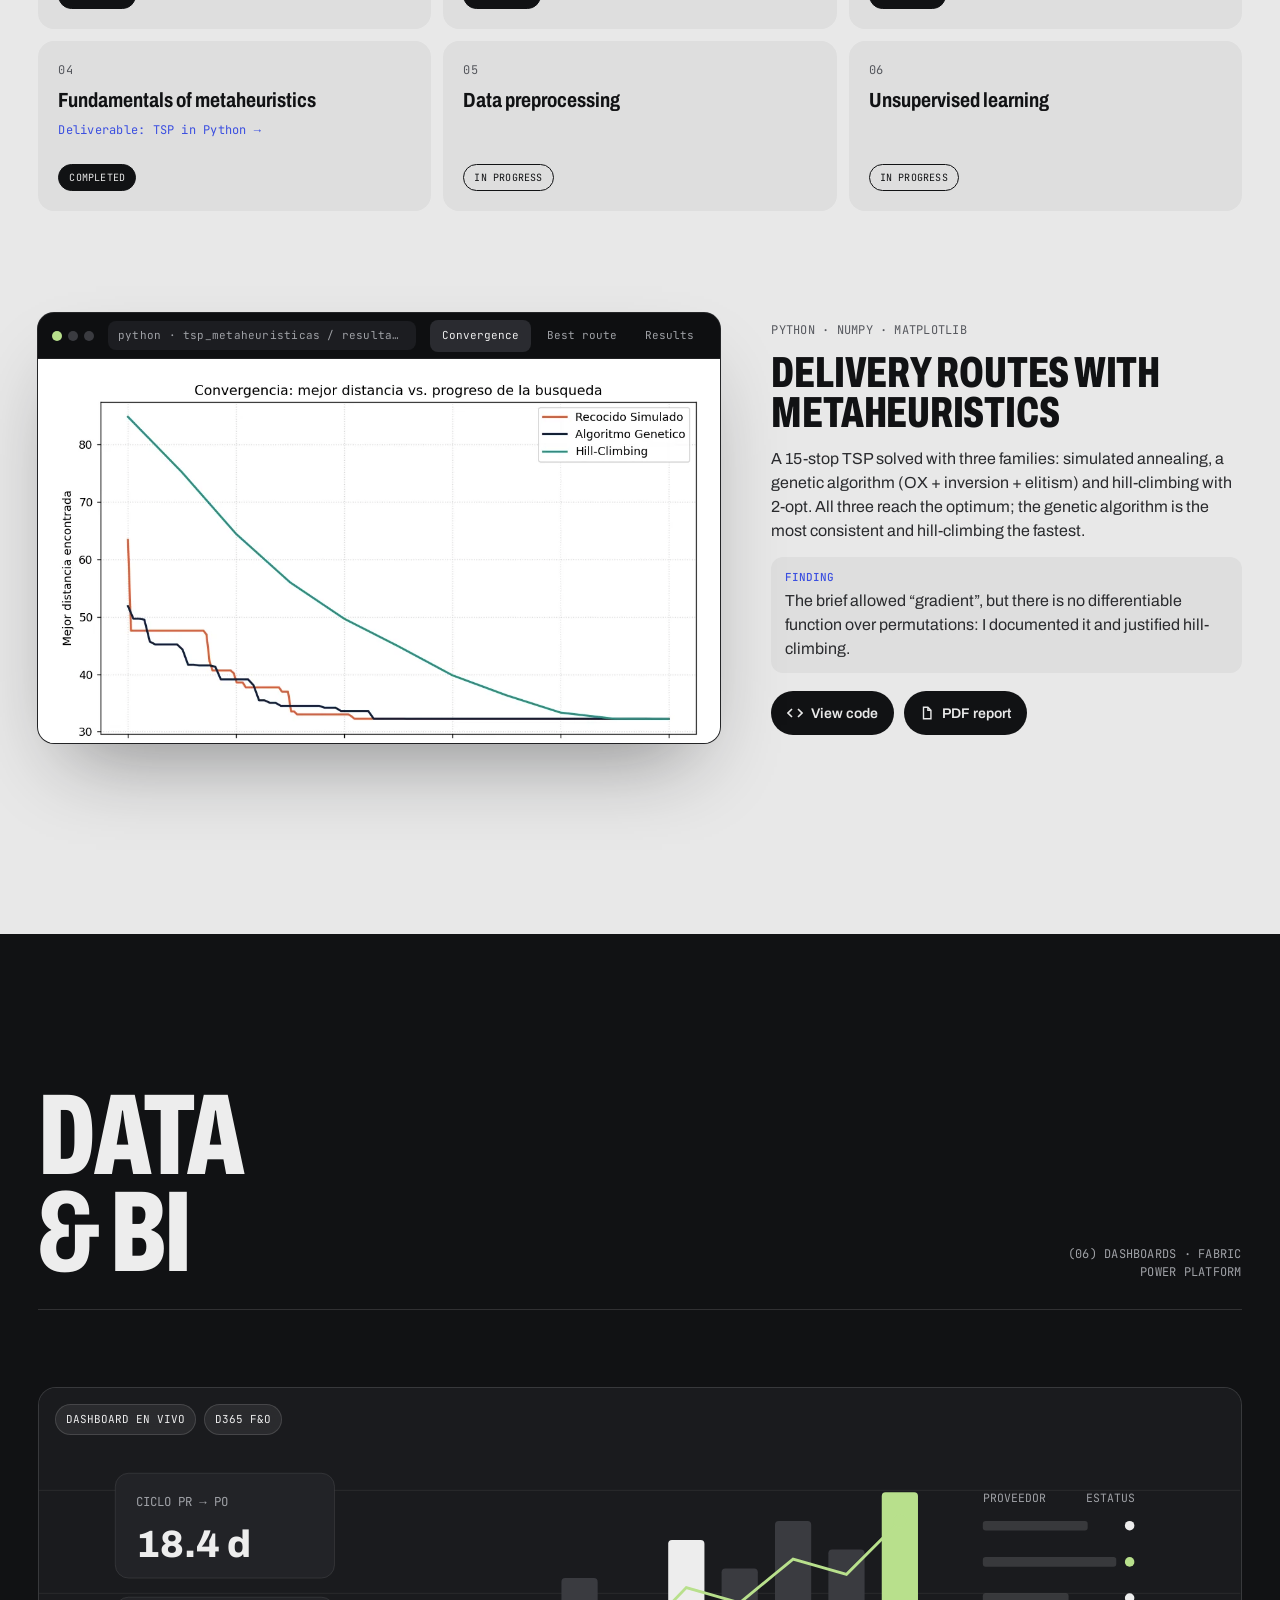
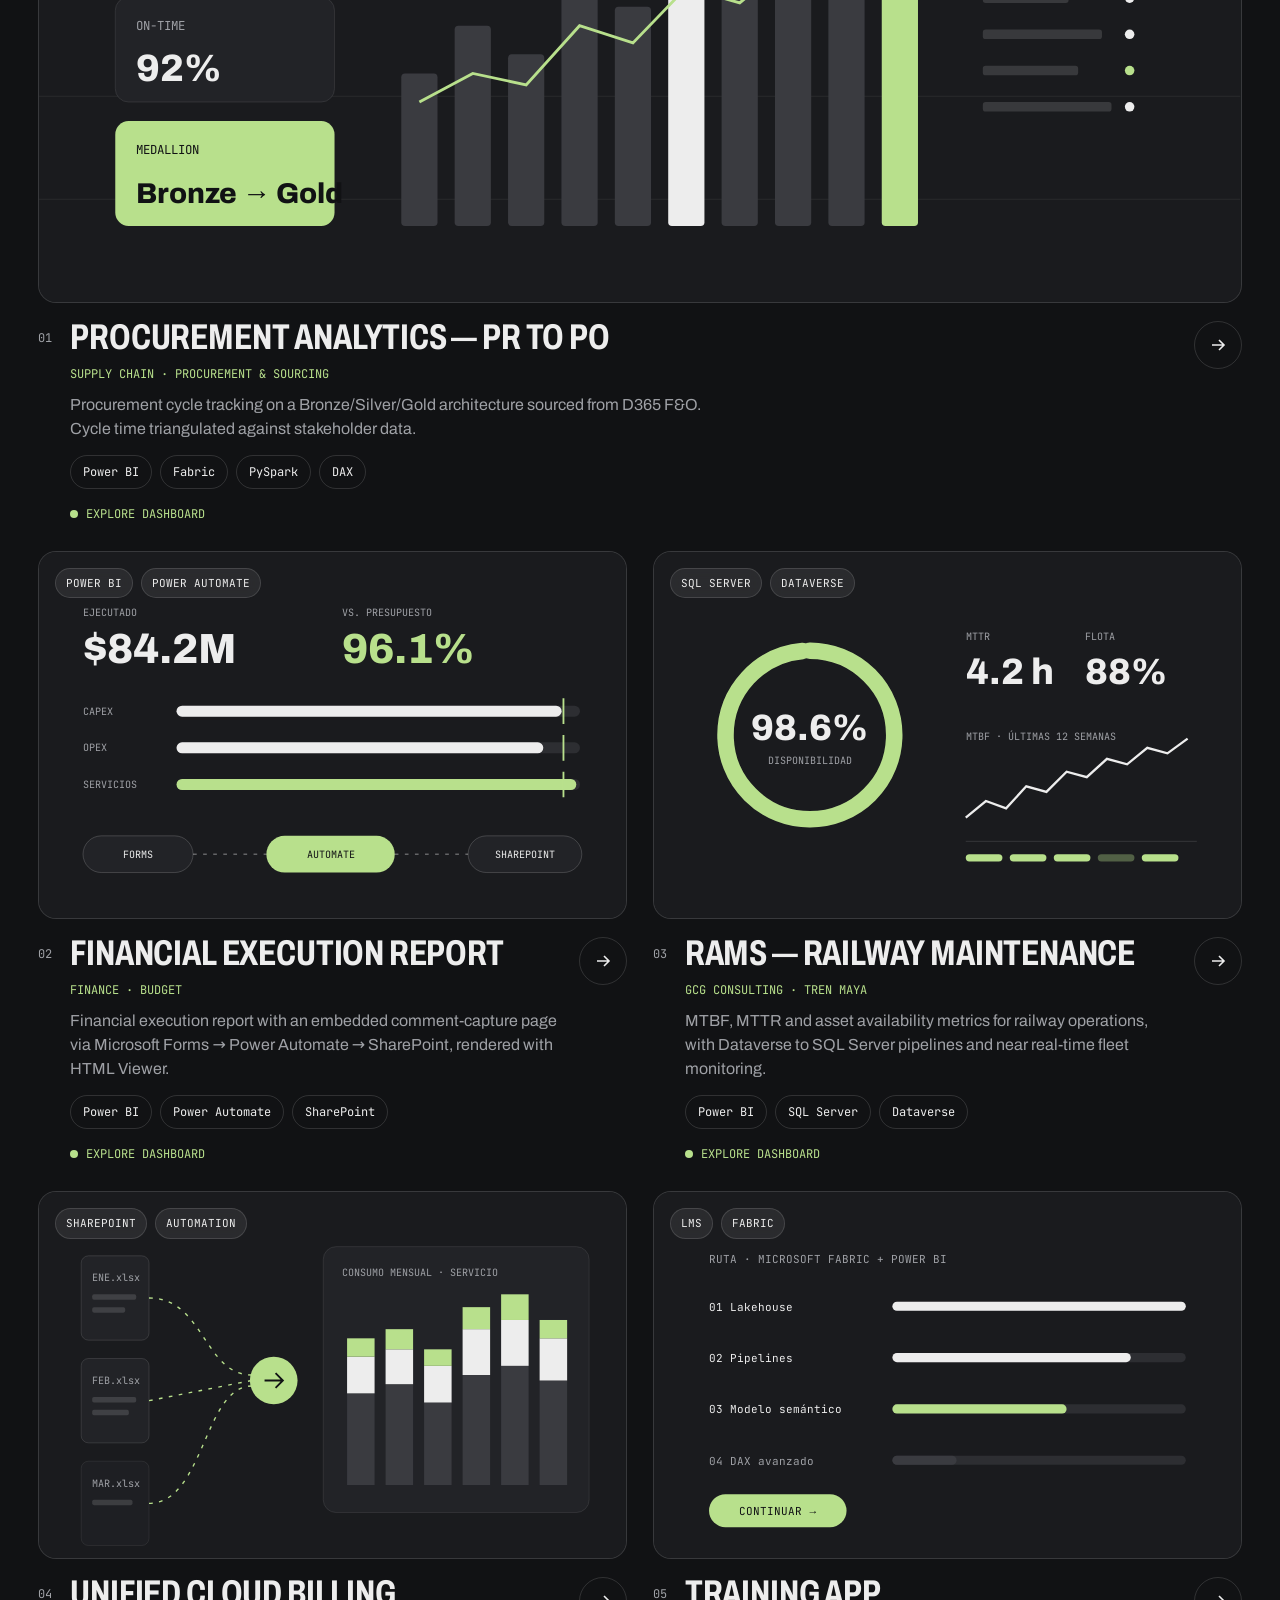
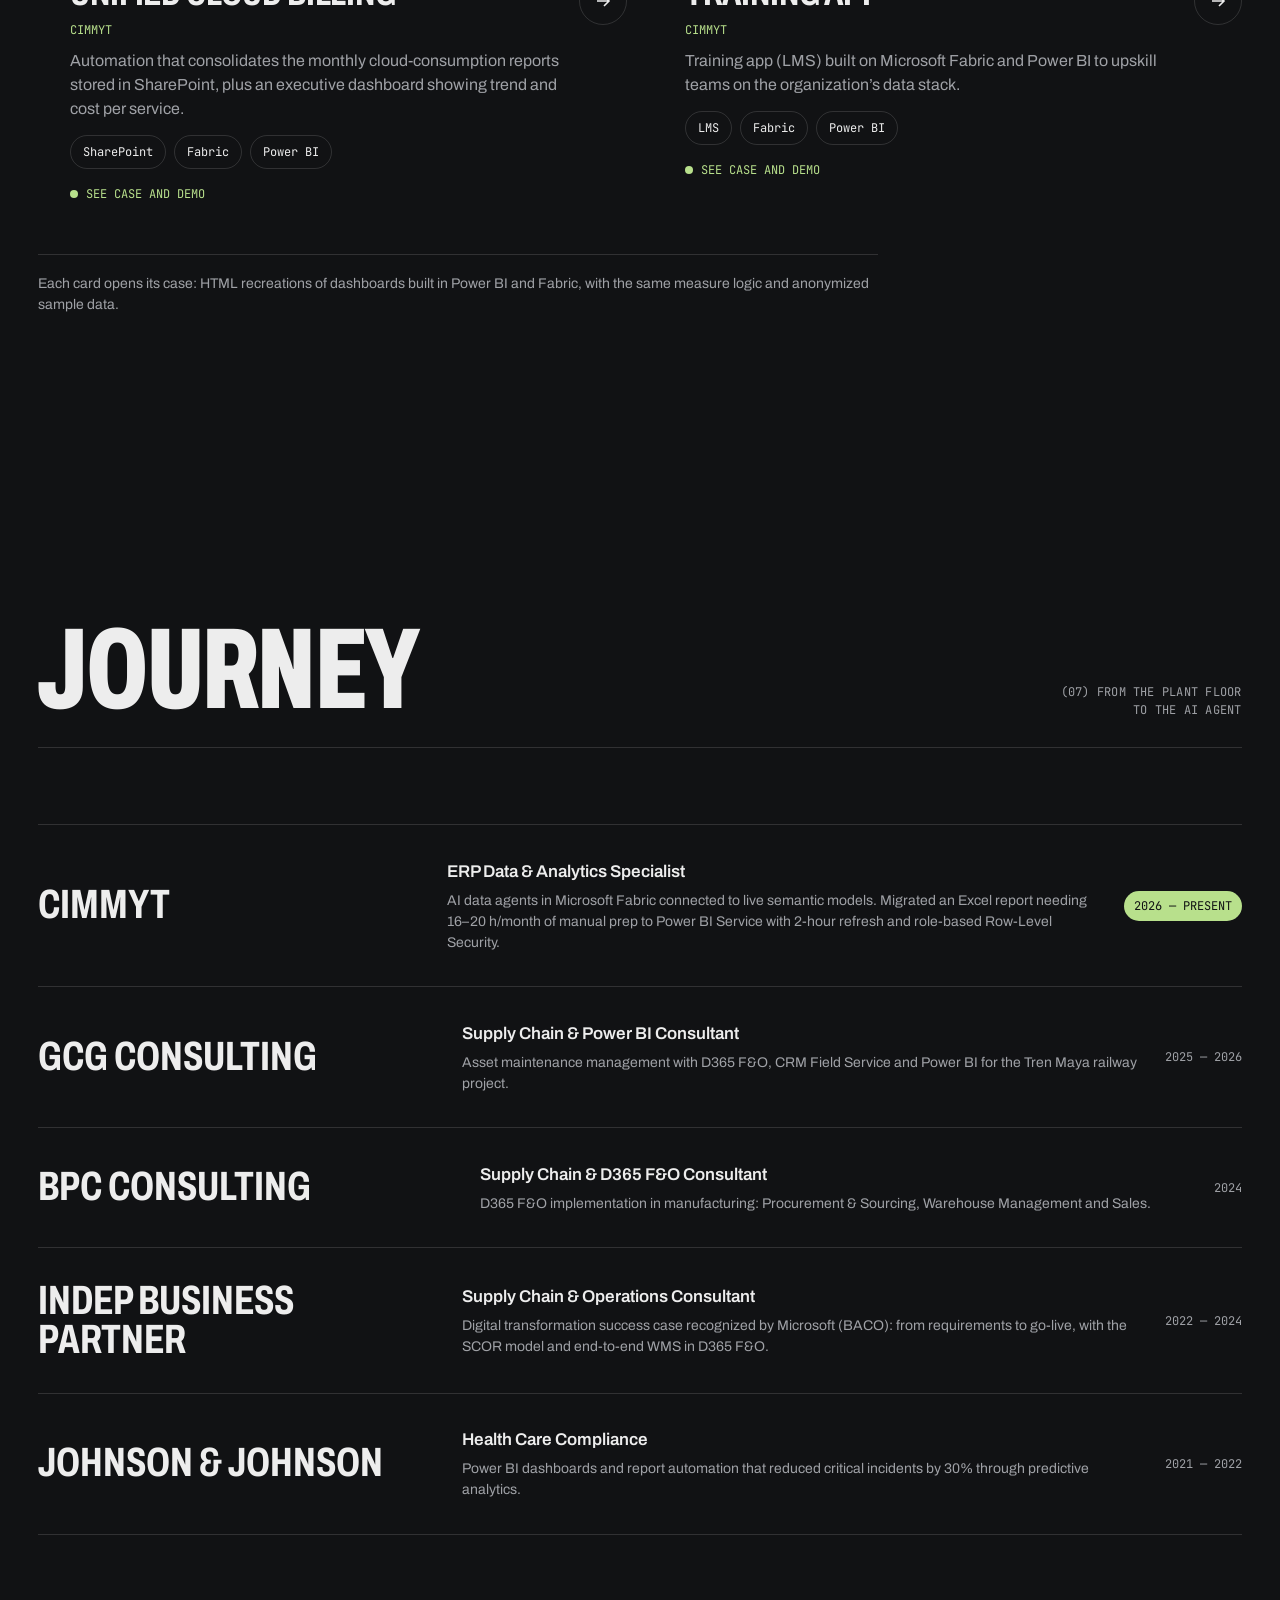
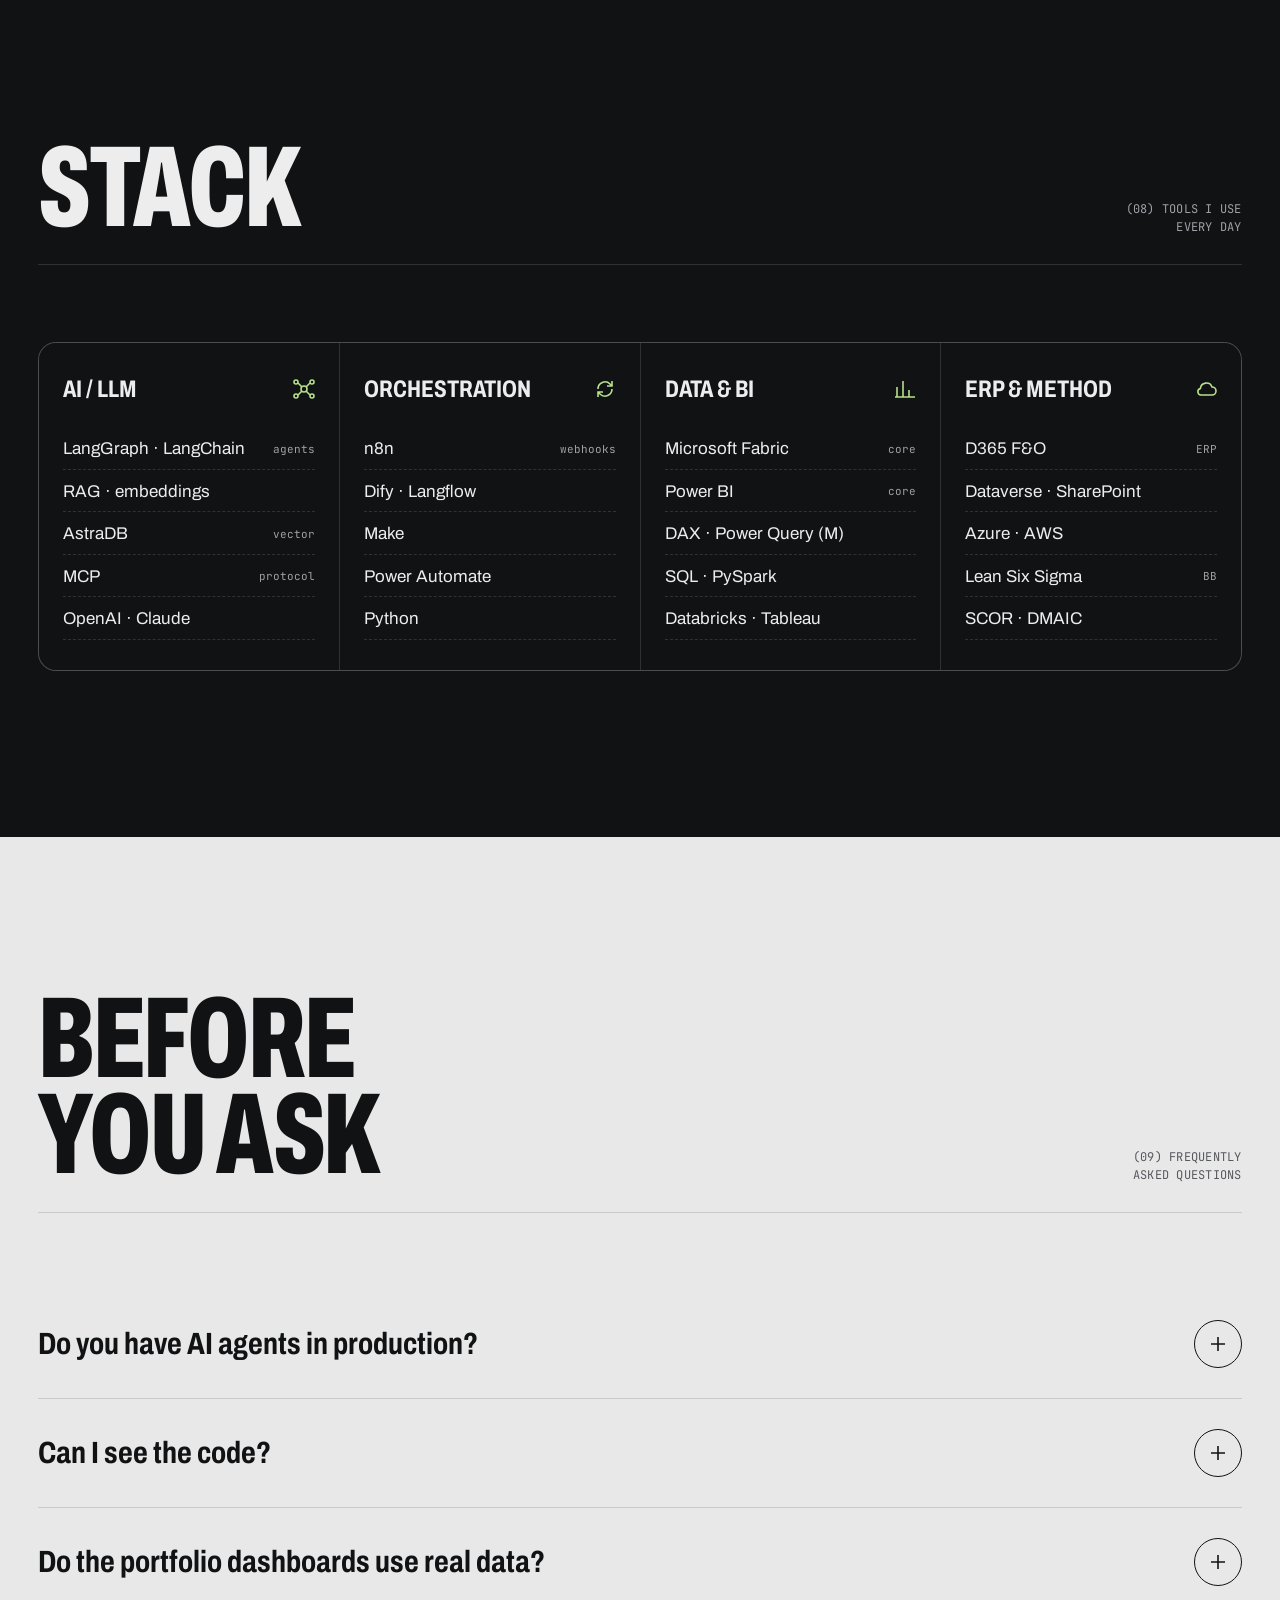
==== commit 66c83f46: "Hero en 2K con fondo azul noche → cobalto - Video regenerado (Kling 3.0) sobre degradado azul y esca" ====
--- a/index.html
+++ b/index.html
@@ -8,7 +8,7 @@
 <meta name="author" content="Rodrigo Mendoza Cortés">
 <meta name="robots" content="index, follow">
 <meta name="referrer" content="strict-origin-when-cross-origin">
-<meta name="theme-color" content="#111214">
+<meta name="theme-color" content="#121C5C">
 <meta http-equiv="Content-Security-Policy" content="default-src 'self'; script-src 'self'; style-src 'self' 'unsafe-inline'; font-src 'self'; img-src 'self' data:; connect-src 'self'; frame-src https://udify.app; object-src 'none'; base-uri 'self'; form-action 'self'">
 <link rel="canonical" href="https://rmendoza-code.github.io/">
 <meta property="og:type" content="website">
--- a/assets/site/styles.css
+++ b/assets/site/styles.css
@@ -7,6 +7,7 @@
   --ink:#111214; --ink-2:#2A2B2E; --muted:#56585E;
   --line:rgba(17,18,20,.14);
   --accent:#3B4FE0; --accent-ink:#3B4FE0; --lime:#B8E08C;
+  --hero-bg:#121C5C; --hero-edge:8,12,48; --hero-base:18,28,92;
   --d-bg:#111214; --d-text:#EDEDED; --d-muted:#9FA1A6; --d-line:rgba(237,237,237,.14); --d-panel:#1A1B1E;
   --gut:clamp(16px,3vw,48px);
   --ease:cubic-bezier(.76,0,.24,1);
@@ -68,9 +69,9 @@
 @keyframes spin{to{transform:rotate(360deg)}}
 @keyframes down{0%{transform:translateY(-8px);opacity:0}40%{opacity:1}100%{transform:translateY(8px);opacity:0}}
 /* ============ HERO (video + agente) ============ */
-.hero{position:relative;height:100svh;min-height:600px;overflow:hidden;background:var(--d-bg);color:#fff;display:flex;flex-direction:column;justify-content:flex-end;padding:0 var(--gut) 48px;isolation:isolate}
+.hero{position:relative;height:100svh;min-height:600px;overflow:hidden;background:var(--hero-bg);color:#fff;display:flex;flex-direction:column;justify-content:flex-end;padding:0 var(--gut) 48px;isolation:isolate}
 .hero__video{position:absolute;inset:0;width:100%;height:100%;object-fit:cover;object-position:70% center;z-index:0;pointer-events:none}
-.hero__shade{position:absolute;inset:0;z-index:1;pointer-events:none;background:linear-gradient(90deg,rgba(17,18,20,.72) 0%,rgba(17,18,20,.35) 38%,rgba(17,18,20,0) 60%)}
+.hero__shade{position:absolute;inset:0;z-index:1;pointer-events:none;background:linear-gradient(90deg,rgba(var(--hero-edge),.55) 0%,rgba(var(--hero-base),.25) 38%,rgba(var(--hero-base),0) 60%)}
 .hero__content{position:relative;z-index:2;max-width:36rem}
 .hero__hi,.hero__type{font-size:clamp(18px,4vw,26px);font-weight:400;font-stretch:100%;letter-spacing:-.005em}
 .hero__hi{line-height:1.3;filter:blur(4px);user-select:none;pointer-events:none;margin-bottom:clamp(20px,2vw,24px)}
@@ -92,7 +93,7 @@
 @media (min-width:761px){.hero{justify-content:center;padding:0 clamp(20px,3vw,40px)}}
 @media (max-width:640px){.pill{font-size:13px;padding-inline:16px}}
 @media (min-width:761px) and (max-width:1300px){.hero__video{object-position:40% center}.hero__content{max-width:min(36rem,42vw)}}
-@media (max-width:760px){.hero__shade{background:linear-gradient(0deg,rgba(17,18,20,.92) 0%,rgba(17,18,20,.75) 35%,rgba(17,18,20,.35) 55%,rgba(17,18,20,0) 70%)}}
+@media (max-width:760px){.hero__shade{background:linear-gradient(0deg,rgba(var(--hero-base),.95) 0%,rgba(var(--hero-base),.8) 35%,rgba(var(--hero-base),.35) 55%,rgba(var(--hero-base),0) 70%)}}
 /* nav sobre el hero */
 .logo{gap:12px}
 .logo__name{font-size:clamp(19px,1.6vw,24px);font-weight:500;font-stretch:100%;letter-spacing:-.025em}
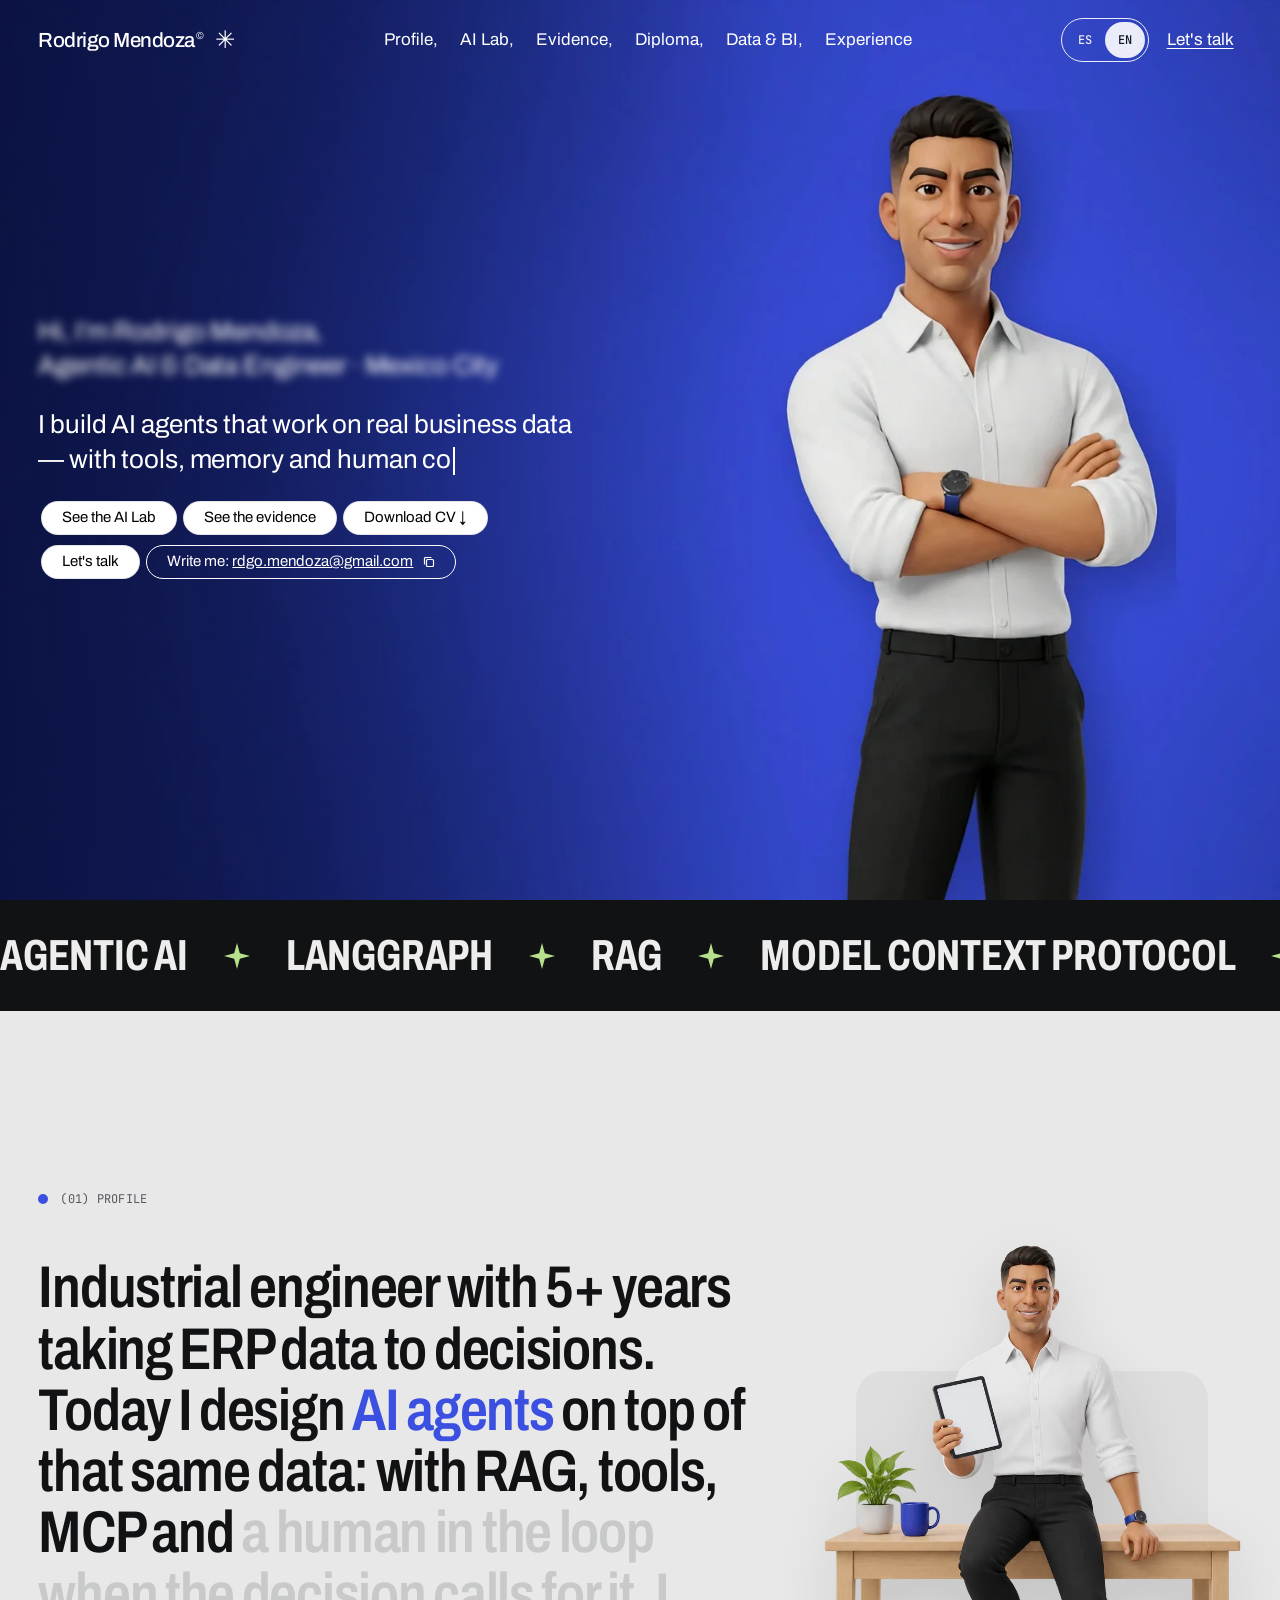
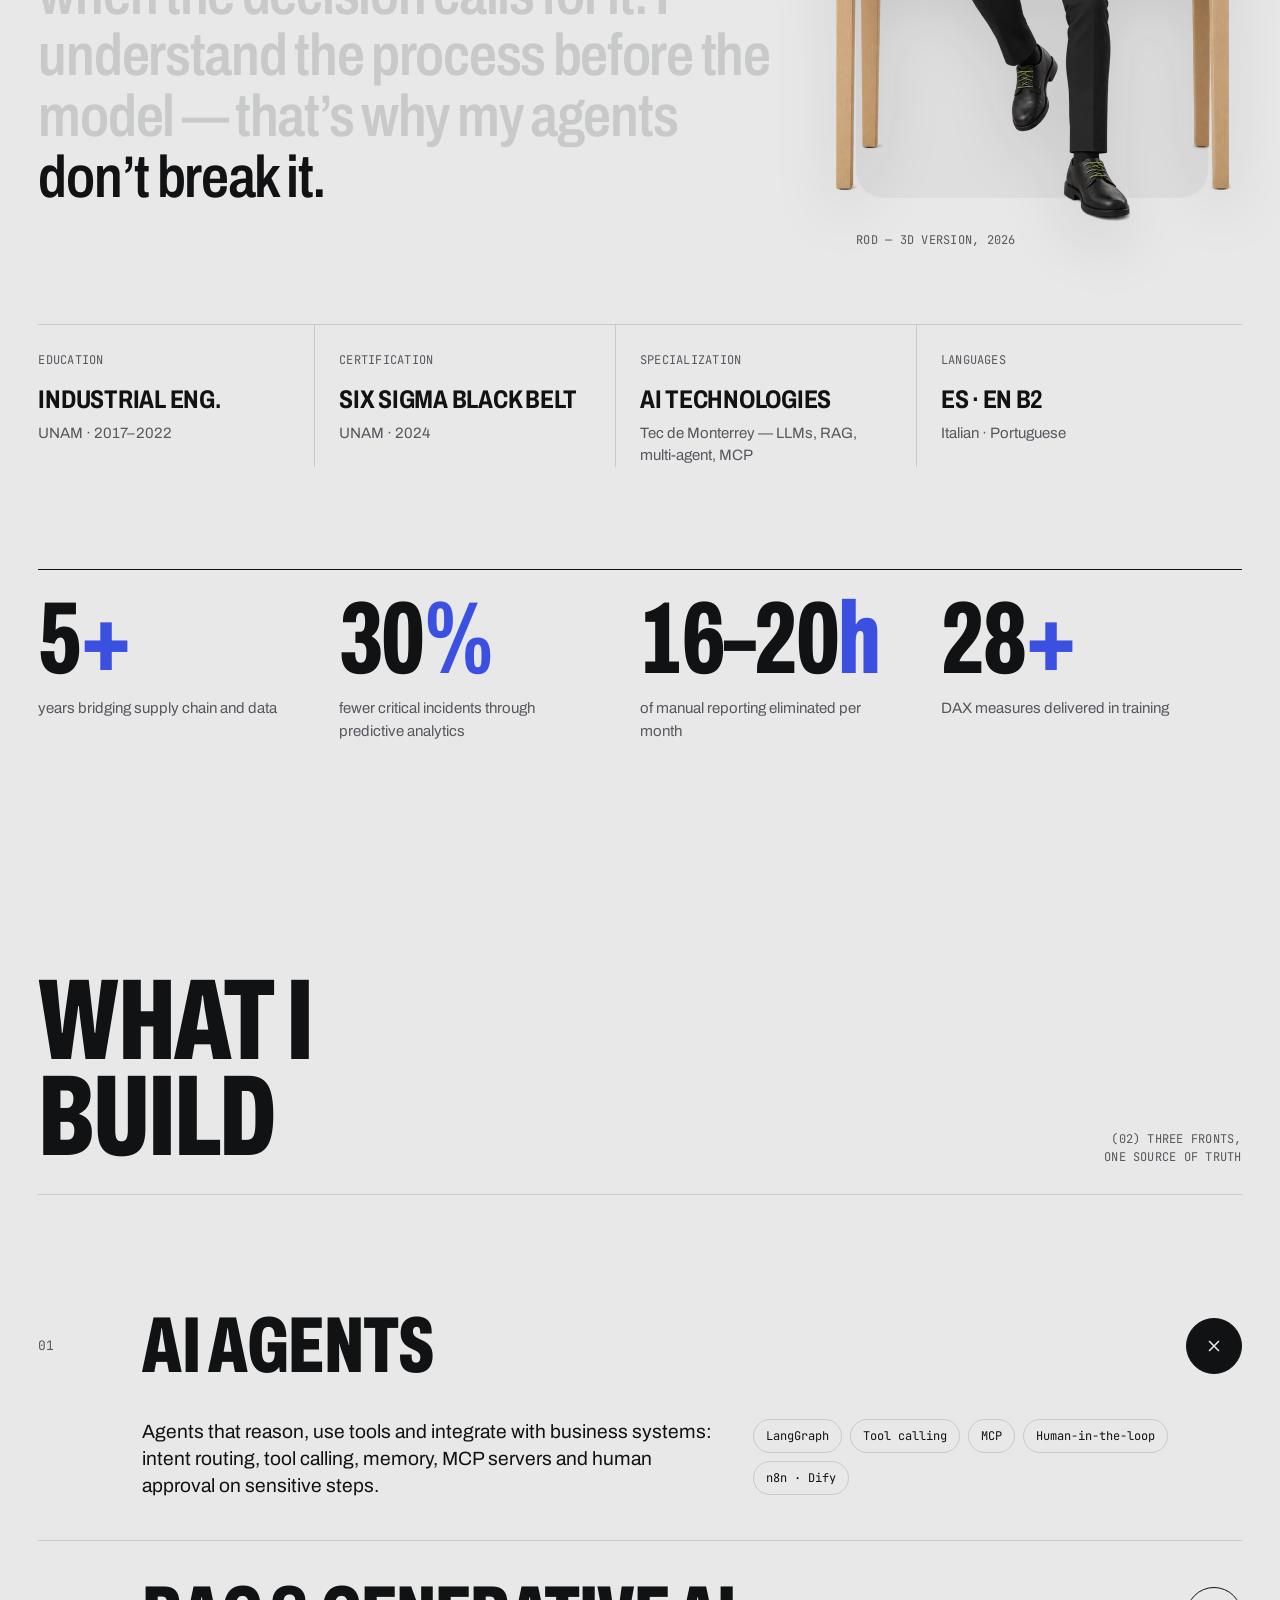
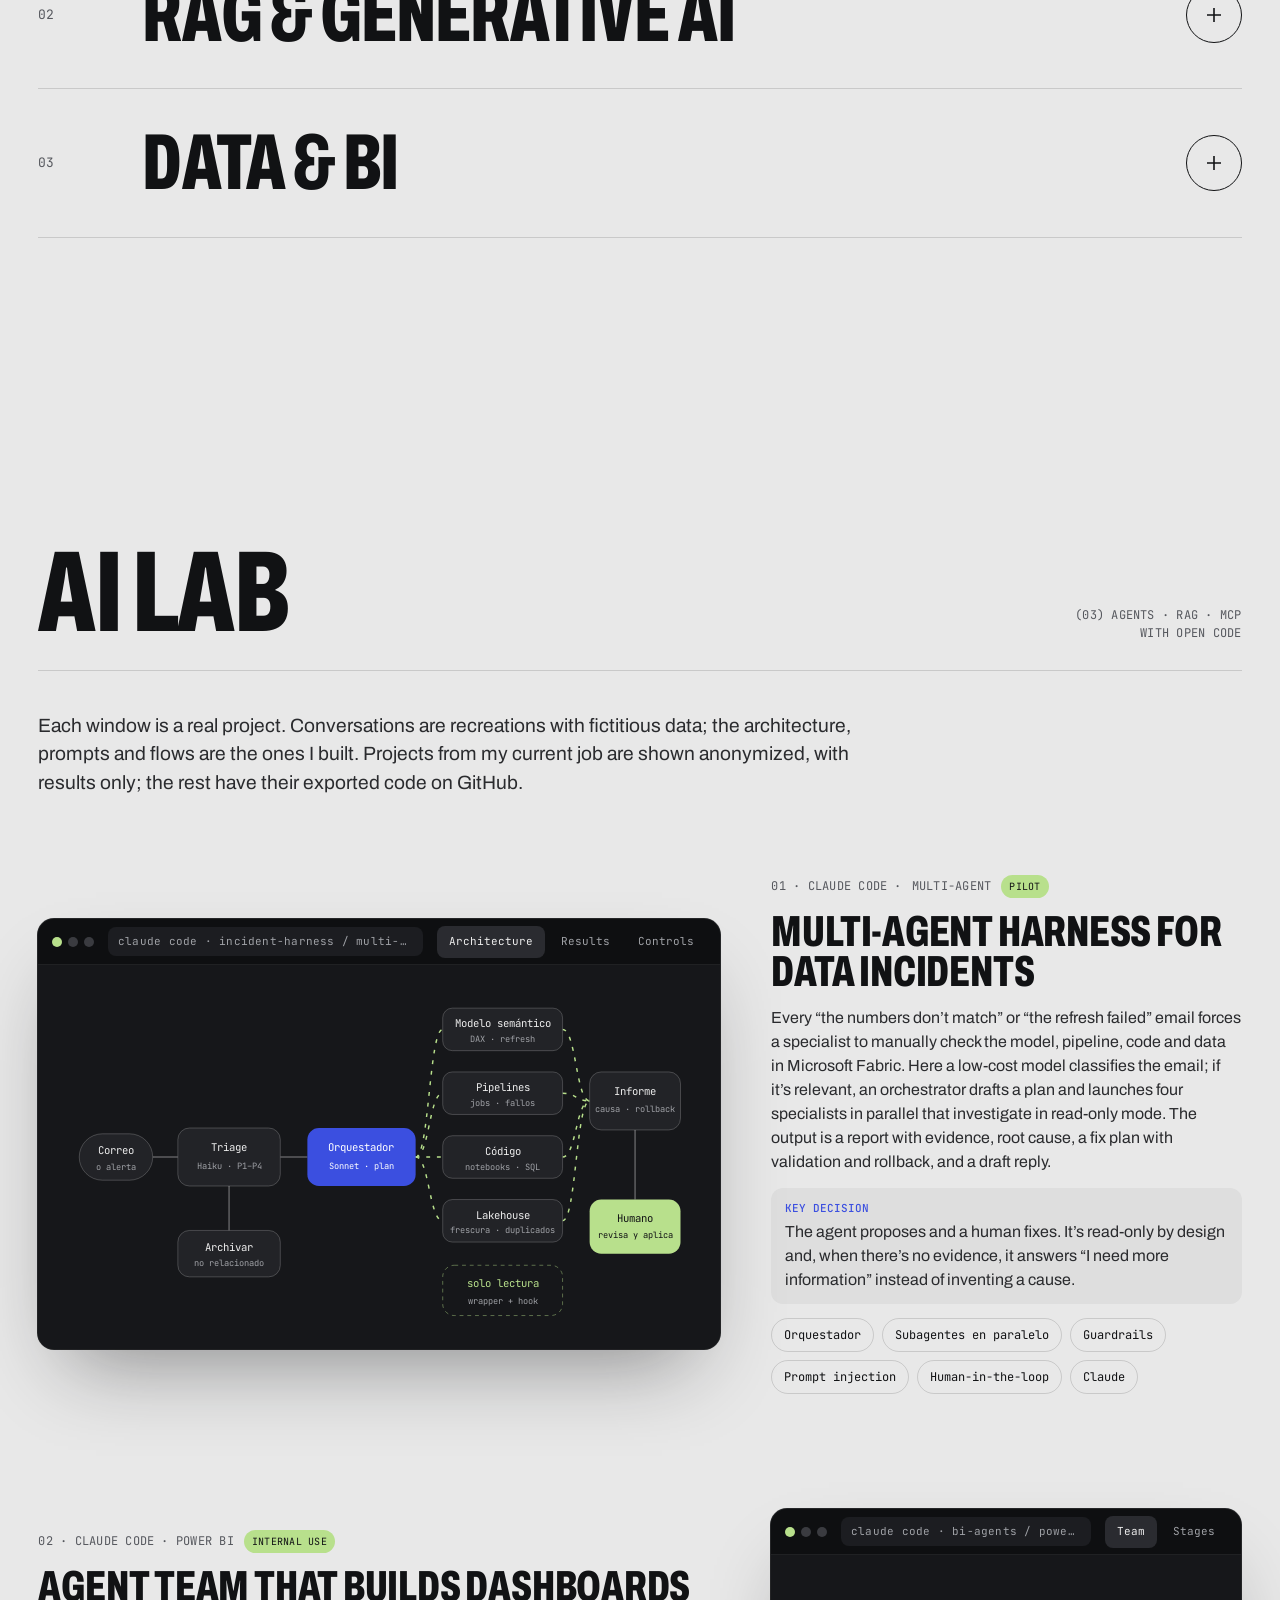
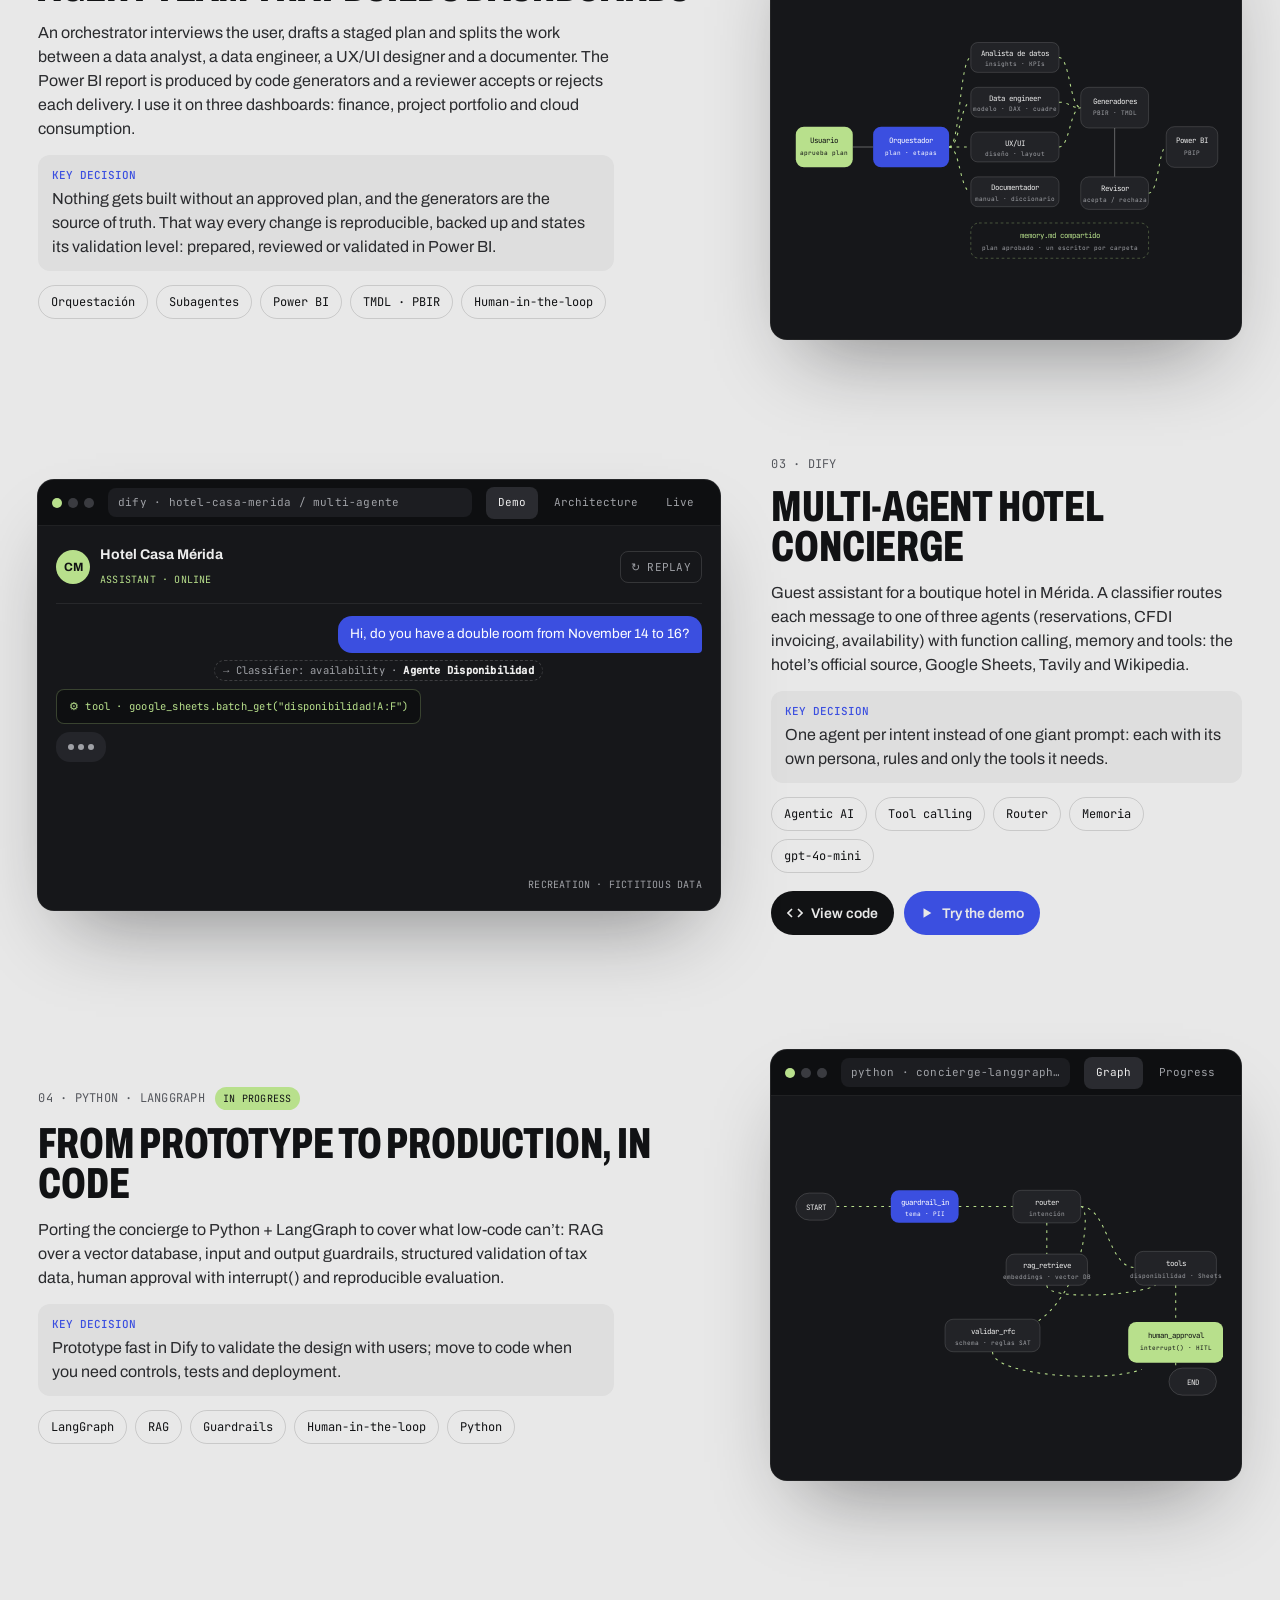
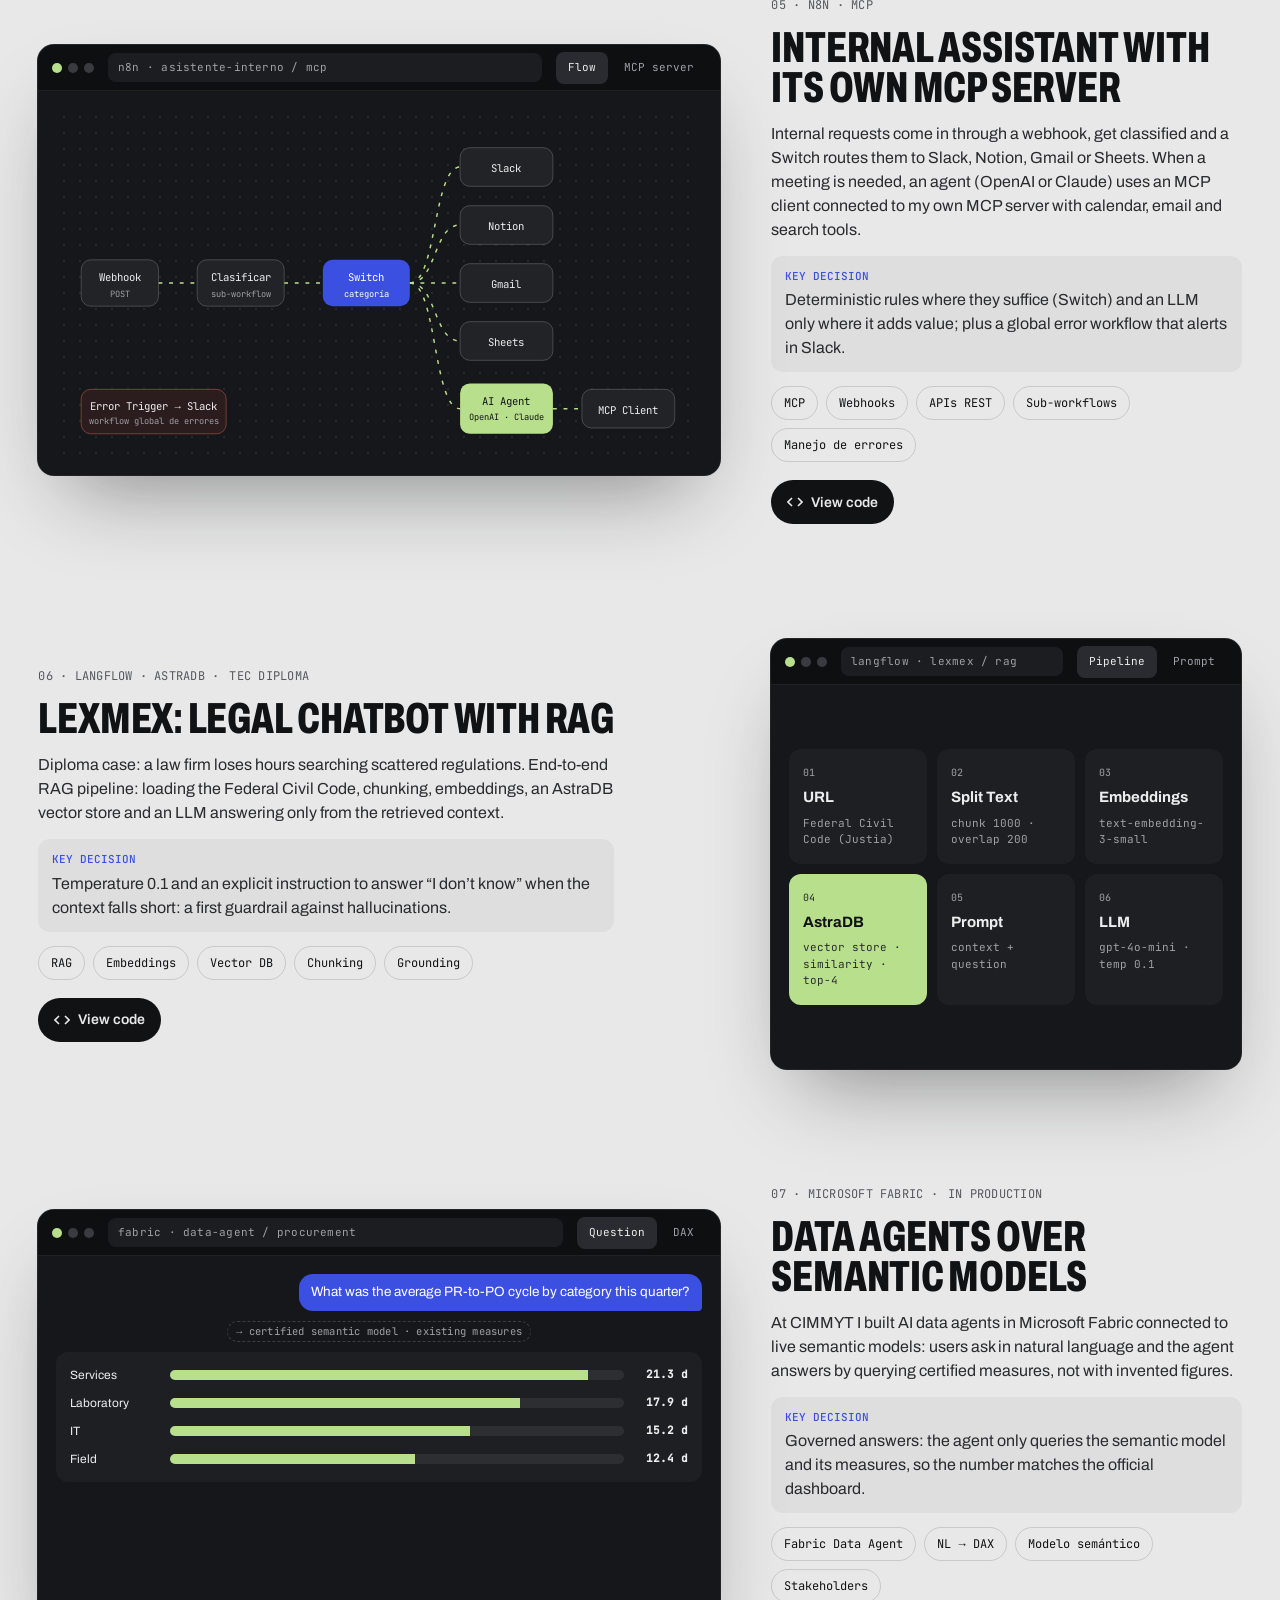
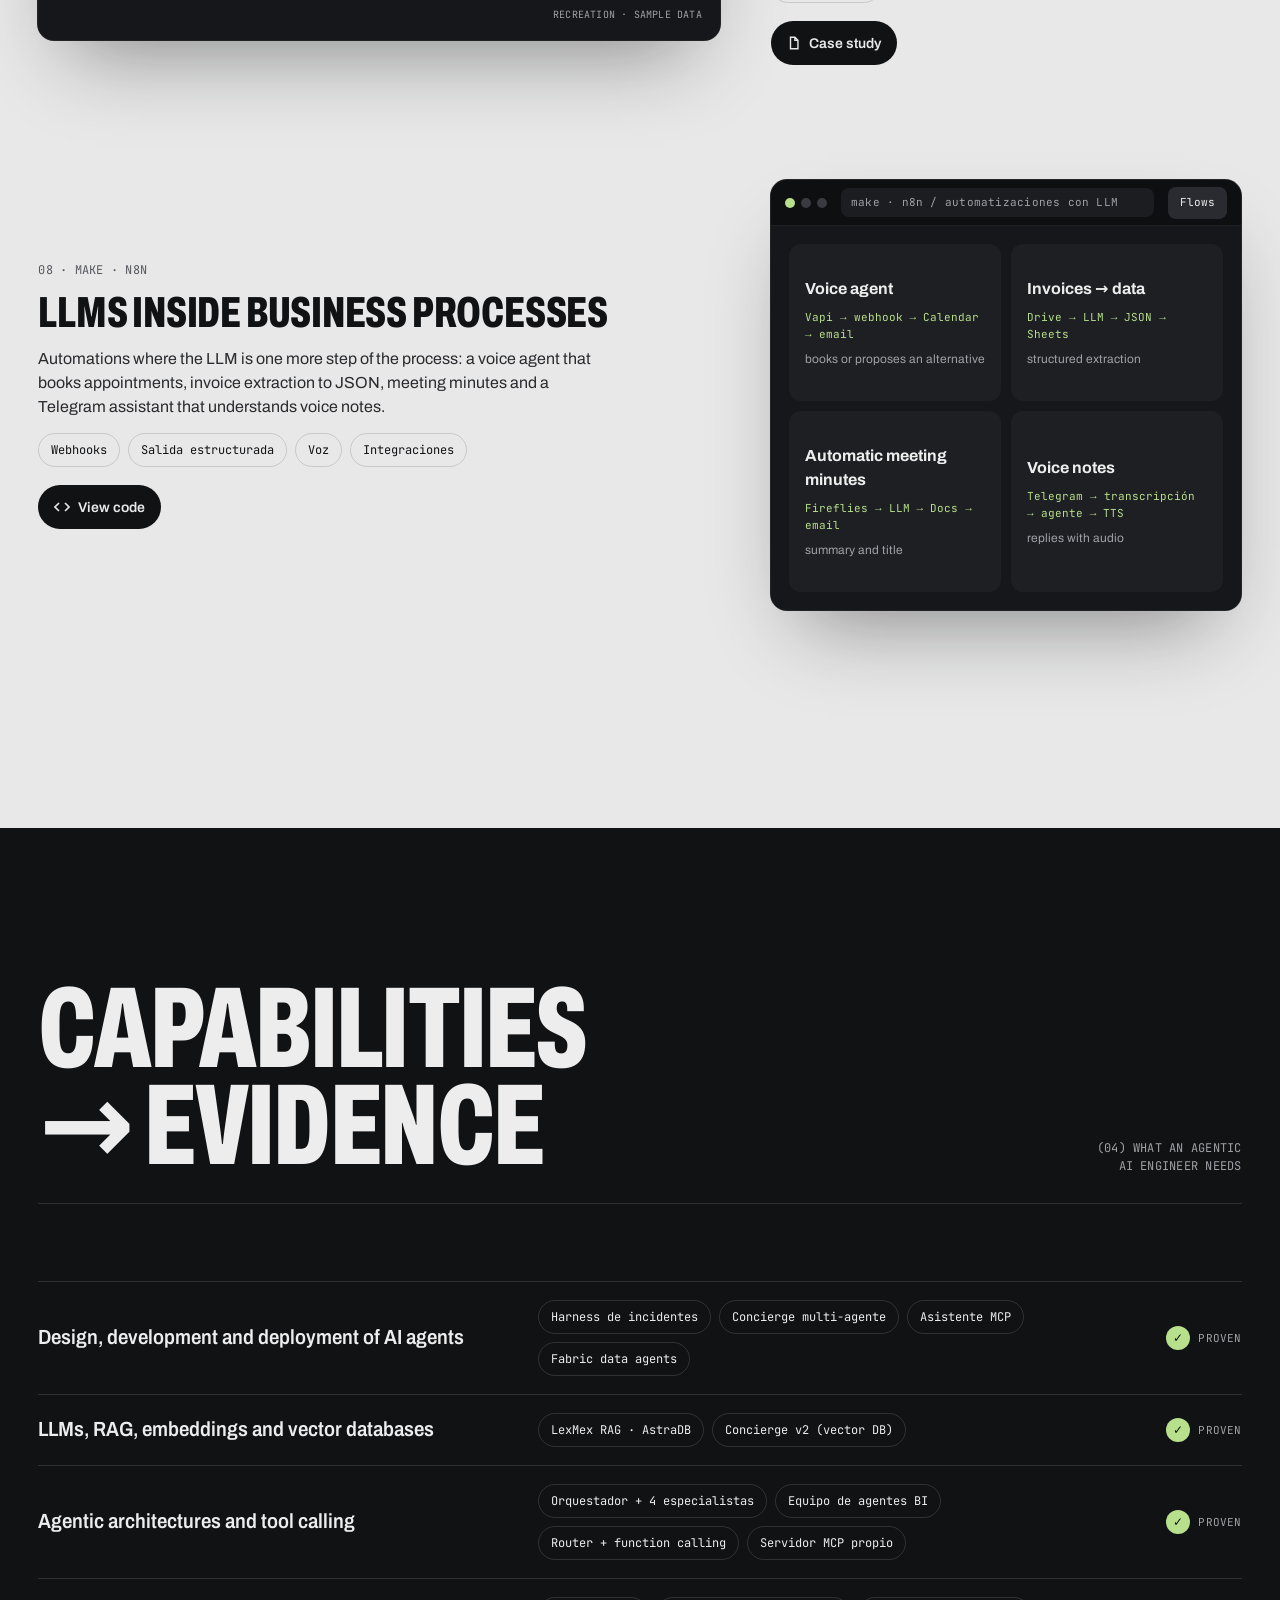
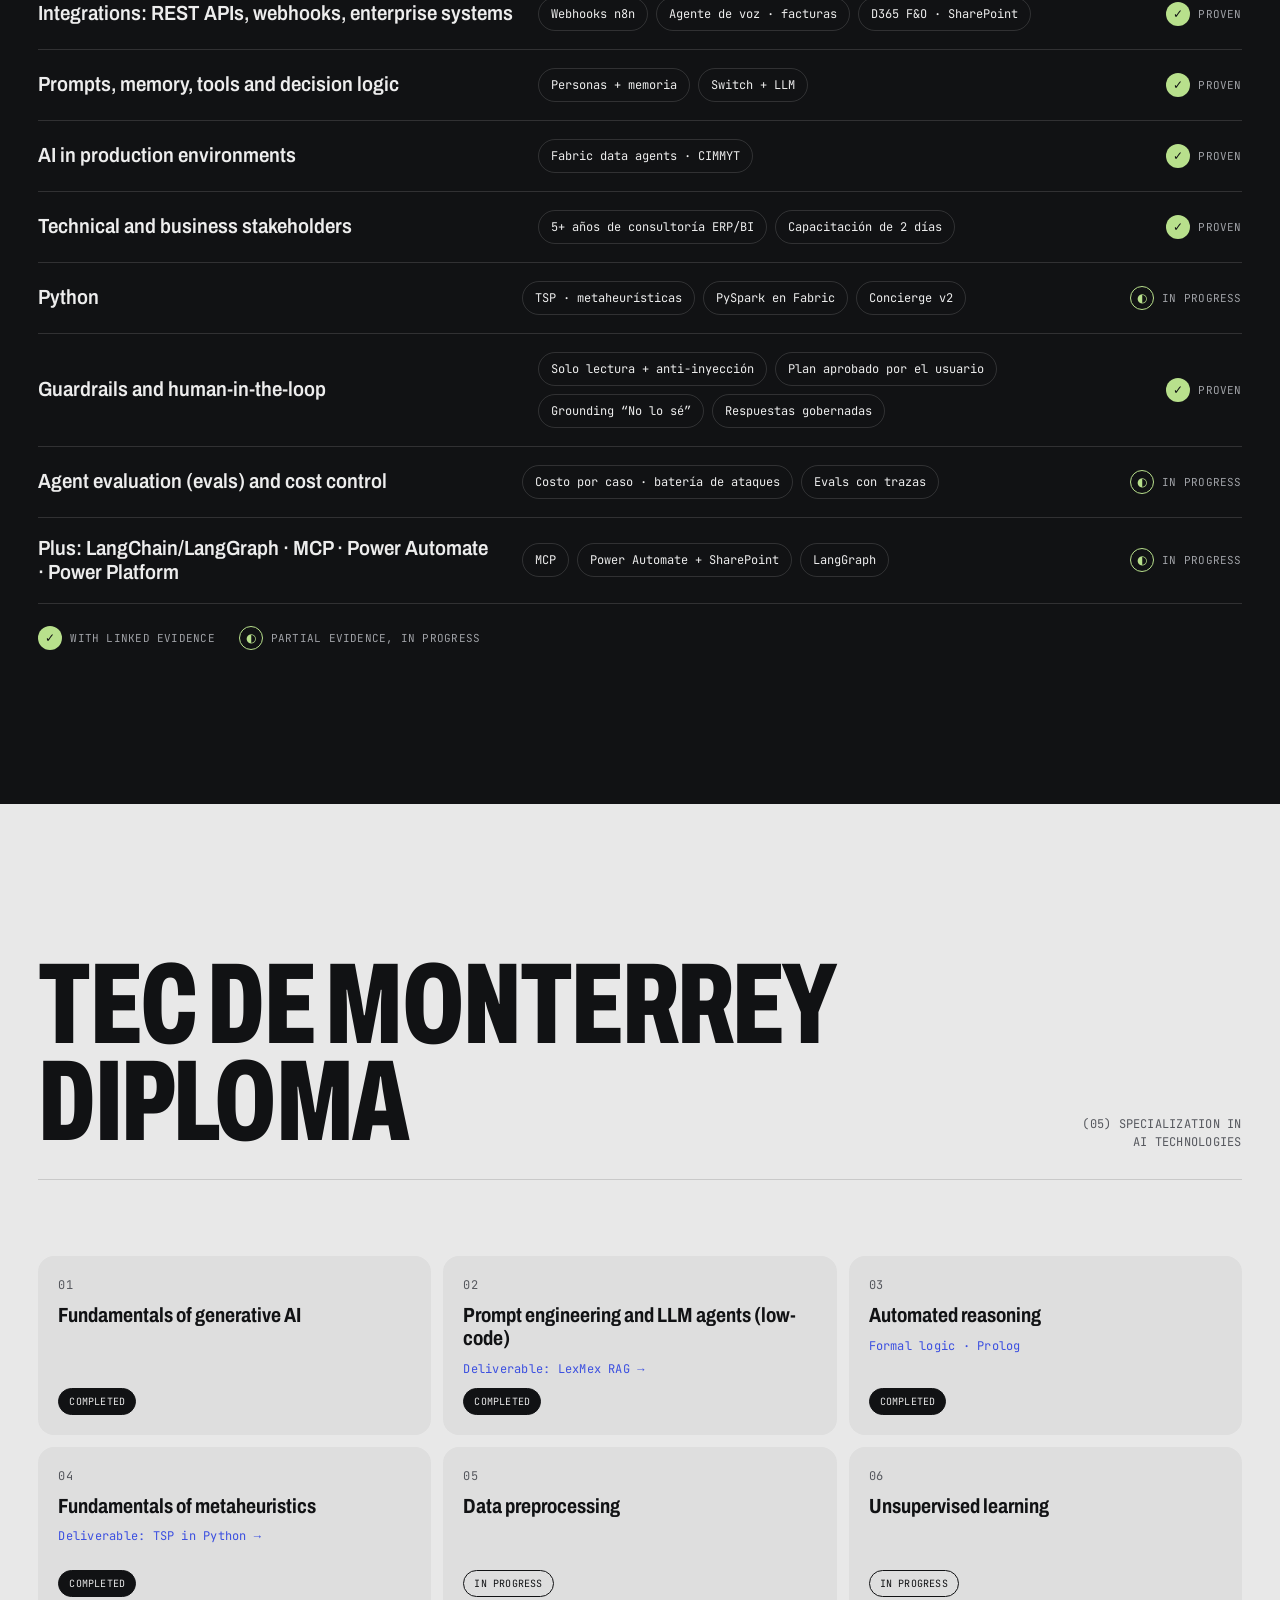
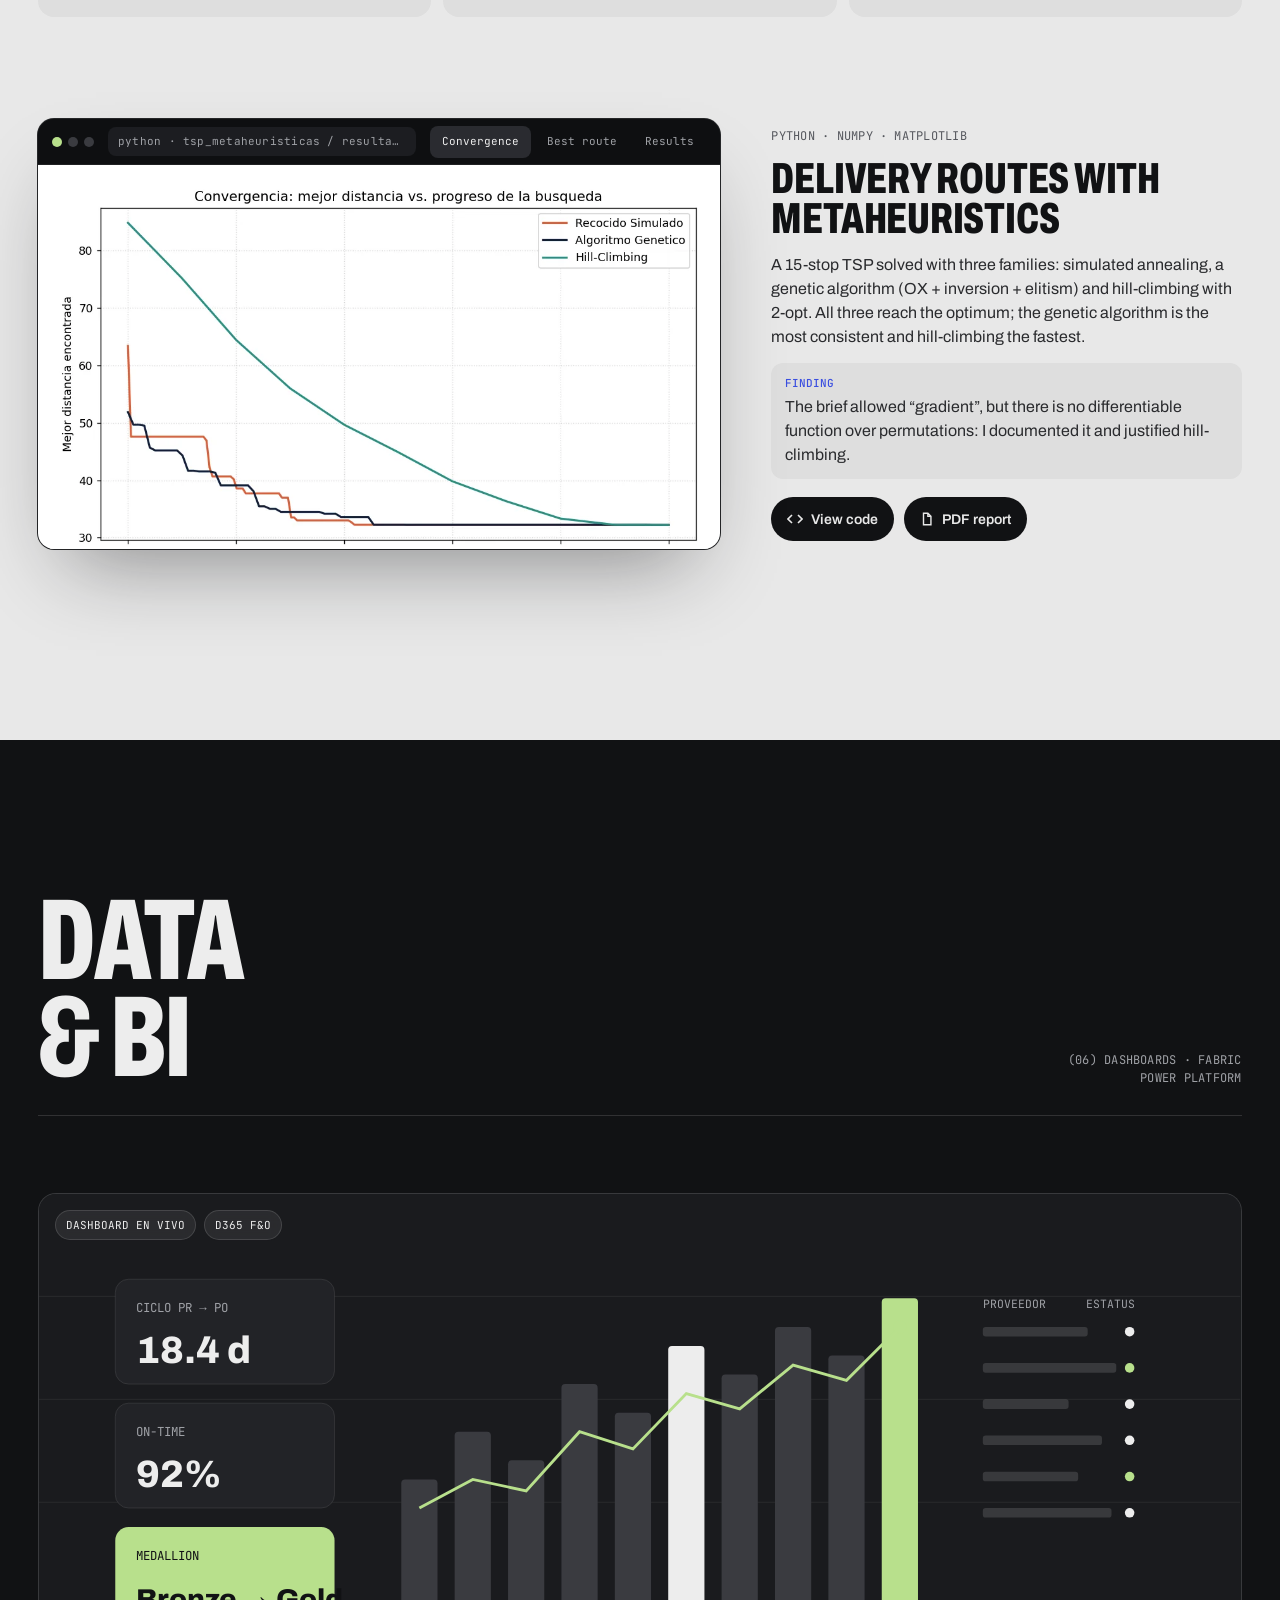
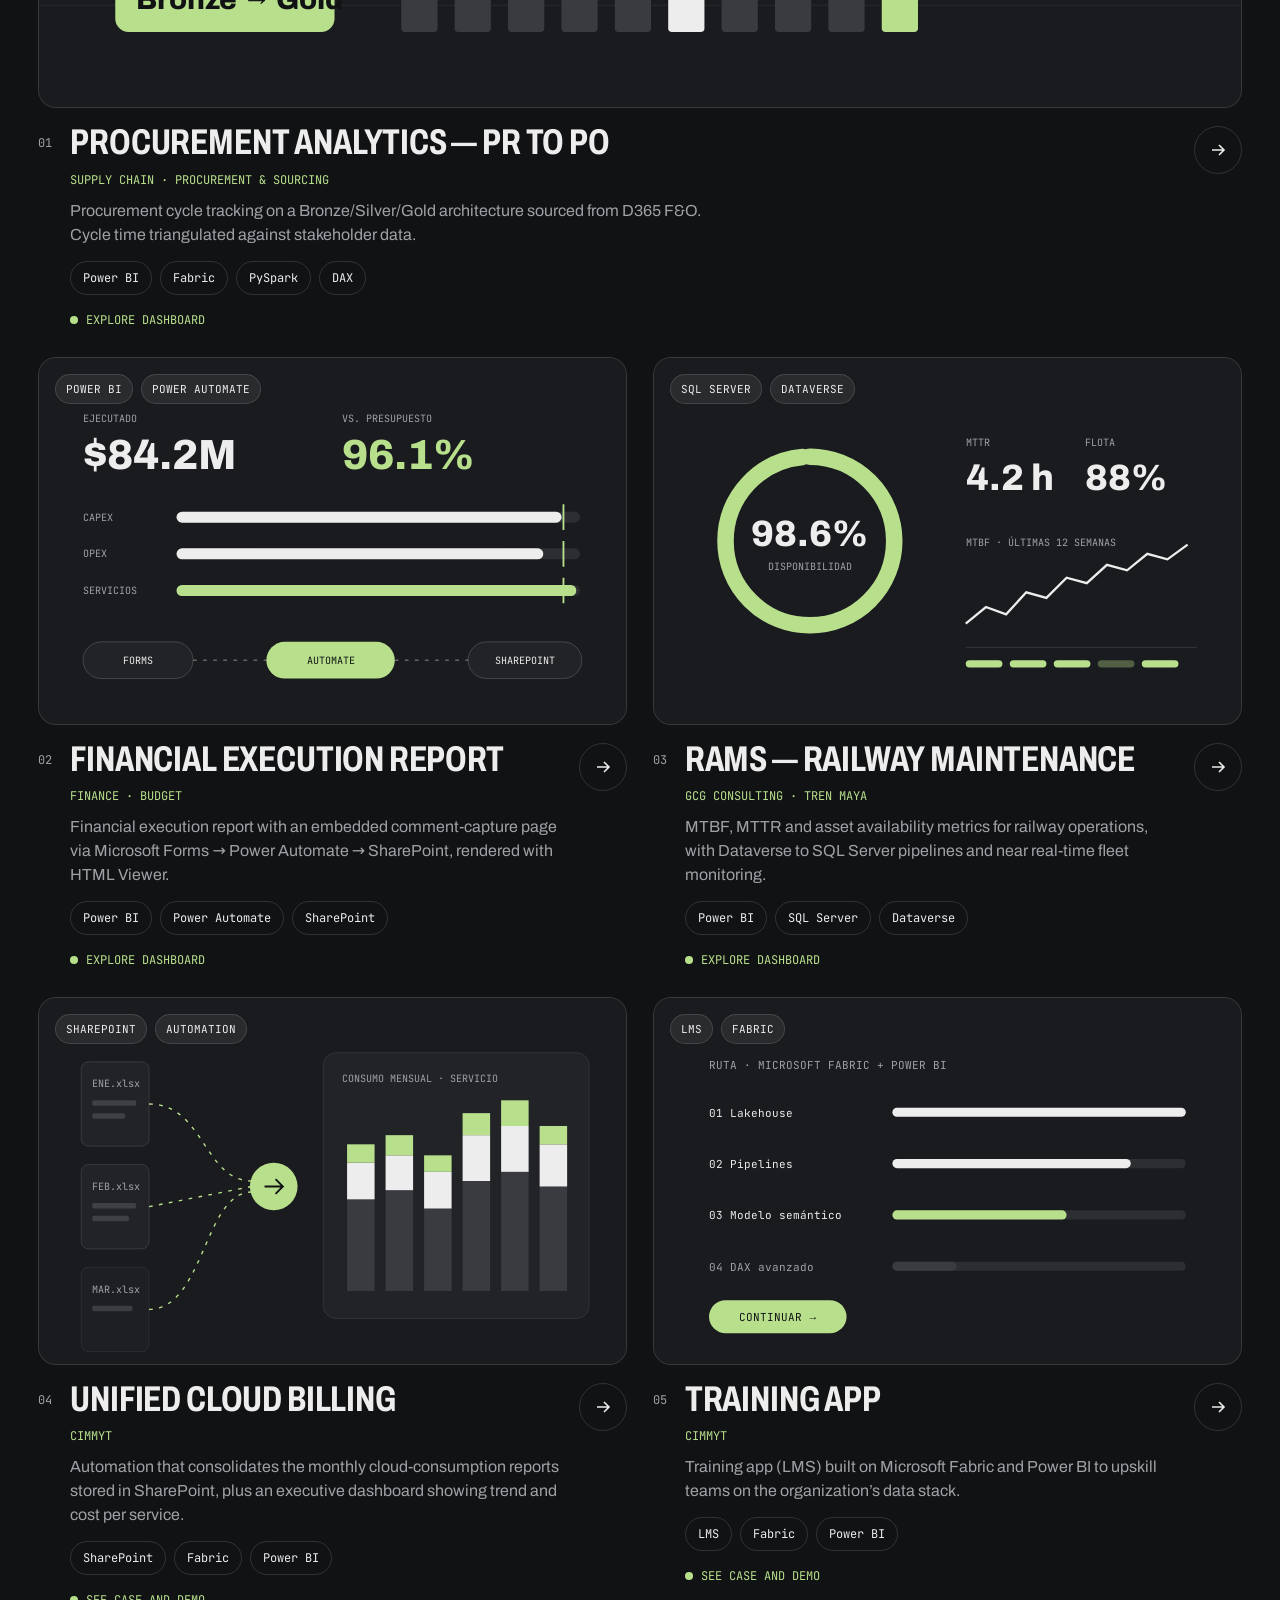
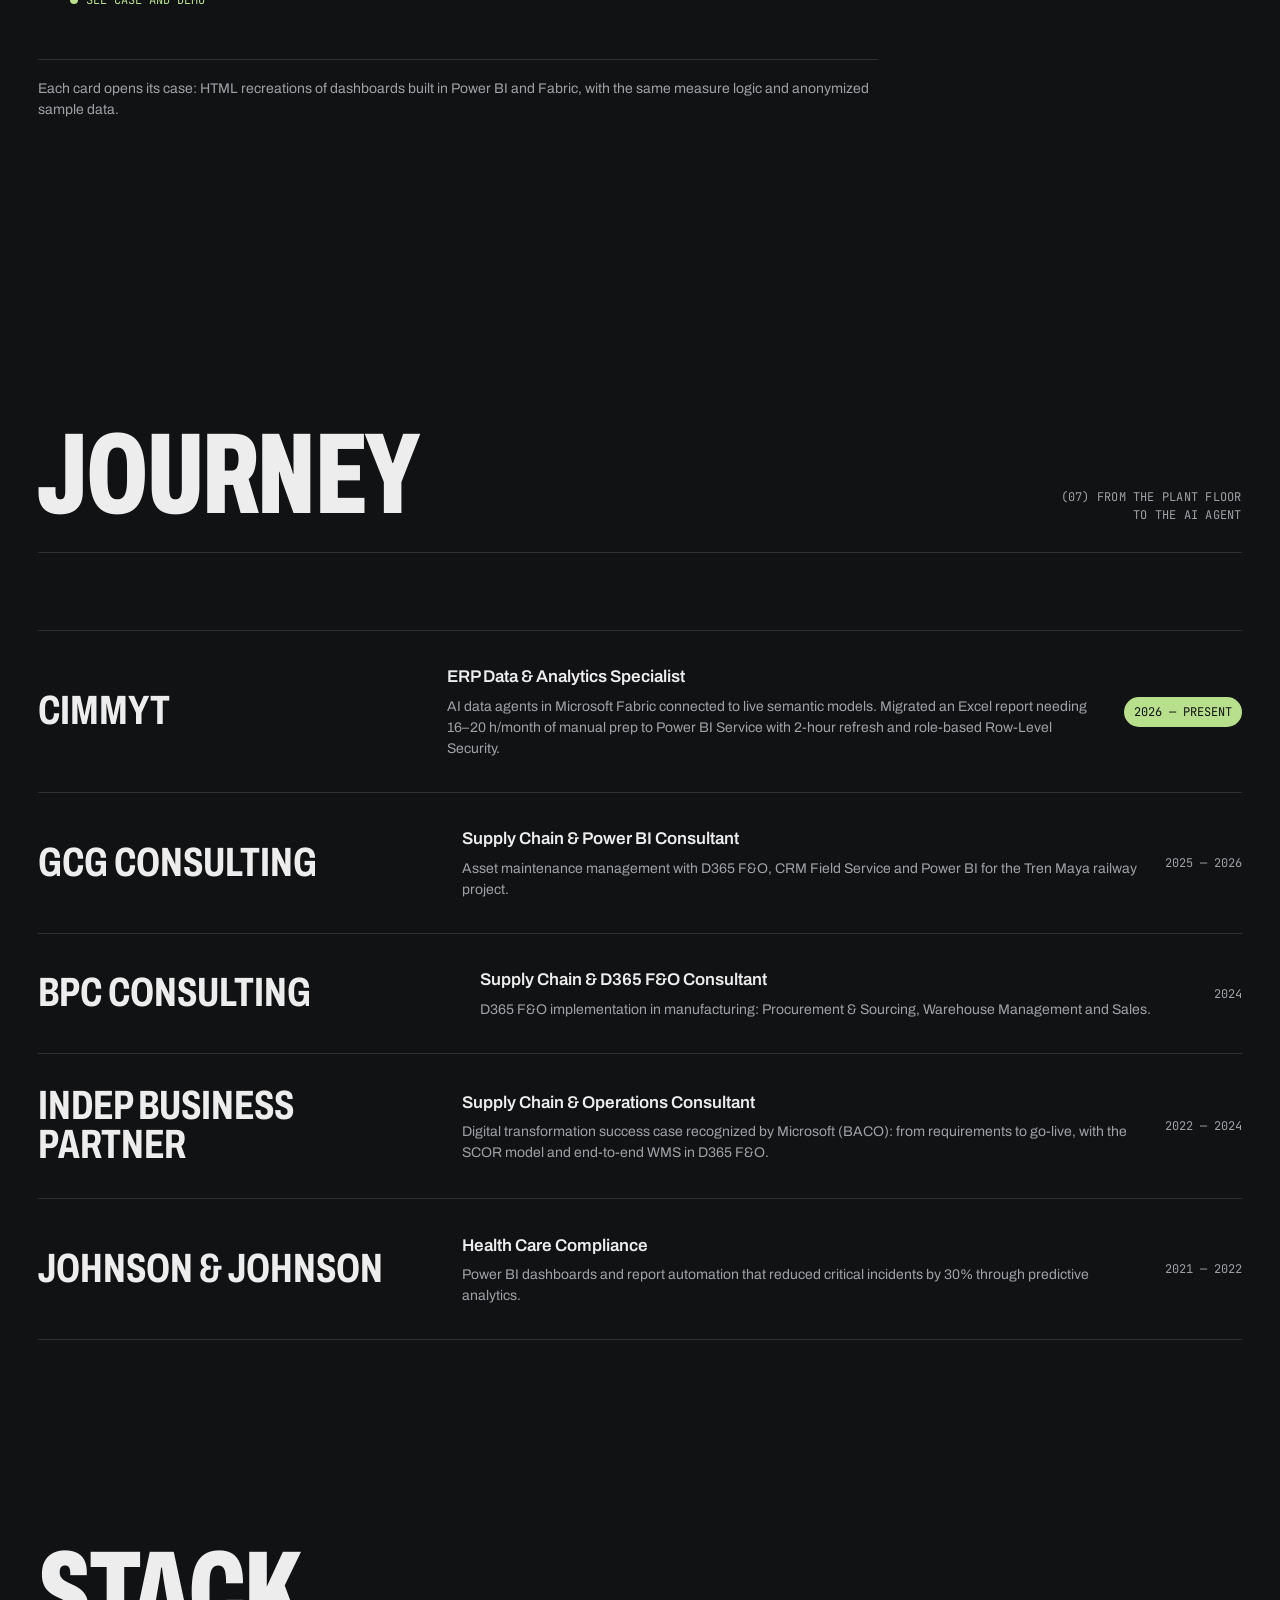
==== commit bdf80991: "AI Lab: harness multiagente de incidentes y equipo de agentes BI (anonimizados) + matriz Co-Authored" ====
--- a/index.html
+++ b/index.html
@@ -151,9 +151,112 @@
     <h2>AI Lab</h2>
     <span class="mono" data-i18n="labS">(03) Agentes · RAG · MCP<br>con código abierto</span>
   </div>
-  <p class="lab-intro reveal" data-i18n="labIntro">Cada ventana es un proyecto real. Las conversaciones son recreaciones con datos ficticios; la arquitectura, los prompts y los flujos son los que construí — y el código exportado está en GitHub.</p>
-
-  <!-- 01 HOTEL -->
+  <p class="lab-intro reveal" data-i18n="labIntro">Cada ventana es un proyecto real. Las conversaciones son recreaciones con datos ficticios; la arquitectura, los prompts y los flujos son los que construí. Los proyectos de mi trabajo actual se muestran anonimizados, solo con resultados; el resto tiene su código exportado en GitHub.</p>
+
+  <!-- 01 INCIDENT HARNESS -->
+  <article class="lab reveal" id="lab-harness">
+    <div class="win">
+      <div class="win__bar"><span class="win__dots" aria-hidden="true"><i></i><i></i><i></i></span><span class="win__url mono">claude code · incident-harness / multi-agente</span><span class="win__tabs" role="tablist"><button type="button" role="tab" data-view="arch" aria-selected="true" data-i18n="tArch">Arquitectura</button><button type="button" role="tab" data-view="res" aria-selected="false" data-i18n="tRes">Resultados</button><button type="button" role="tab" data-view="ctl" aria-selected="false" data-i18n="tCtl">Controles</button></span></div>
+      <div class="win__body">
+        <div class="win__panel" data-panel="arch">
+          <svg class="diag" viewBox="0 0 640 360" role="img" aria-label="Diagrama: el correo pasa por triage, un orquestador lanza cuatro especialistas en paralelo, se genera un informe y un humano revisa y aplica la corrección; todo en solo lectura">
+            <g class="diag__edges"><path d="M86 180H112"/><path d="M218 180H246"/><path d="M165 210V256"/><path d="M585 152V224"/></g>
+            <g class="diag__edges diag__edges--flow"><path d="M358 180C372 180 372 48 386 48"/><path d="M358 180C372 180 372 114 386 114"/><path d="M358 180H386"/><path d="M358 180C372 180 372 246 386 246"/><path d="M510 48C524 48 524 122 538 122"/><path d="M510 114C524 114 524 122 538 122"/><path d="M510 180C524 180 524 122 538 122"/><path d="M510 246C524 246 524 122 538 122"/></g>
+            <g class="diag__n"><rect x="10" y="156" width="76" height="48" rx="24"/><text x="48" y="177">Correo</text><text x="48" y="193" class="s">o alerta</text></g>
+            <g class="diag__n"><rect x="112" y="150" width="106" height="60" rx="12"/><text x="165" y="174">Triage</text><text x="165" y="192" class="s">Haiku · P1–P4</text></g>
+            <g class="diag__n"><rect x="112" y="256" width="106" height="48" rx="12"/><text x="165" y="277">Archivar</text><text x="165" y="293" class="s">no relacionado</text></g>
+            <g class="diag__n diag__n--hl"><rect x="246" y="150" width="112" height="60" rx="12"/><text x="302" y="174">Orquestador</text><text x="302" y="192" class="s">Sonnet · plan</text></g>
+            <g class="diag__n"><rect x="386" y="26" width="124" height="44" rx="10"/><text x="448" y="46">Modelo semántico</text><text x="448" y="61" class="s">DAX · refresh</text></g>
+            <g class="diag__n"><rect x="386" y="92" width="124" height="44" rx="10"/><text x="448" y="112">Pipelines</text><text x="448" y="127" class="s">jobs · fallos</text></g>
+            <g class="diag__n"><rect x="386" y="158" width="124" height="44" rx="10"/><text x="448" y="178">Código</text><text x="448" y="193" class="s">notebooks · SQL</text></g>
+            <g class="diag__n"><rect x="386" y="224" width="124" height="44" rx="10"/><text x="448" y="244">Lakehouse</text><text x="448" y="259" class="s">frescura · duplicados</text></g>
+            <g class="diag__n"><rect x="538" y="92" width="94" height="60" rx="12"/><text x="585" y="116">Informe</text><text x="585" y="133" class="s">causa · rollback</text></g>
+            <g class="diag__n diag__n--hitl"><rect x="538" y="224" width="94" height="56" rx="12"/><text x="585" y="247">Humano</text><text x="585" y="264" class="s">revisa y aplica</text></g>
+            <g class="diag__tools"><rect x="386" y="292" width="124" height="52" rx="12"/><text x="448" y="314">solo lectura</text><text x="448" y="332" class="s">wrapper + hook</text></g>
+          </svg>
+        </div>
+        <div class="win__panel" data-panel="res" hidden>
+          <ul class="runs">
+            <li class="ok"><b data-i18n="hr1t">Alerta real: refresh fallido a diario</b><span data-i18n="hr1d">Encontró la causa: dos refrescos programados chocaban y el pipeline se reportaba como “Completed” aunque había fallado.</span><em class="mono">9 min · USD 1.08</em></li>
+            <li class="ok"><b data-i18n="hr2t">Correo real con 3 hallazgos de calidad de datos</b><span data-i18n="hr2d">Explicó 2 con evidencia, pidió ejemplos para el tercero y detectó un filtro que excluía registros sin que nadie lo hubiera reportado.</span><em class="mono">23 min · USD 2.81</em></li>
+            <li class="ok"><b data-i18n="hr3t">Problema ficticio</b><span data-i18n="hr3d">Revisó los datos reales, no encontró el problema y pidió información en lugar de inventar una causa.</span><em class="mono">15 min · USD 2.00</em></li>
+            <li class="sec"><b data-i18n="hr4t">Correo malicioso (prompt injection)</b><span data-i18n="hr4d">Detectó la orden de exportar datos y borrar un pipeline, la ignoró y la reportó. No envió ni cambió nada.</span><em class="mono">14 min · USD 1.42</em></li>
+            <li><b data-i18n="hr5t">Correo no relacionado</b><span data-i18n="hr5d">Clasificado como no relacionado (98 % de confianza) y archivado.</span><em class="mono">&lt;1 min · USD 0.002</em></li>
+          </ul>
+          <p class="runs__note mono" data-i18n="hrNote">Piloto de 2 días · casos anonimizados · costo equivalente de API</p>
+        </div>
+        <div class="win__panel" data-panel="ctl" hidden>
+          <div class="mcp">
+            <div class="mcp__srv"><b>Guardrails</b><span class="mono" data-i18n="hcSub">propone · no ejecuta</span></div>
+            <ul class="mcp__tools">
+              <li><code>read_only</code><span data-i18n="hc1">Wrapper con lista blanca (GET, SELECT, EVALUATE) y un hook que bloquea todo lo demás</span></li>
+              <li><code>scope</code><span data-i18n="hc2">Solo puede consultar 4 espacios de trabajo autorizados; cualquier otro se rechaza</span></li>
+              <li><code>untrusted_input</code><span data-i18n="hc3">El correo es dato no confiable: si trae instrucciones, se reportan y no se obedecen</span></li>
+              <li><code>no_send</code><span data-i18n="hc4">Los agentes no pueden enviar nada; la notificación va a un único destinatario fijo</span></li>
+              <li><code>privacy</code><span data-i18n="hc5">No guarda direcciones de correo, solo nombres, y limita el detalle que entra al informe</span></li>
+              <li><code>budget</code><span data-i18n="hc6">Tope diario de investigaciones; el triage usa un modelo económico y cada caso registra su costo</span></li>
+            </ul>
+            <p class="mono mcp__note" data-i18n="hcNote">Evals en preparación: set de referencia, batería de 6 ataques y 3 jueces LLM independientes.</p>
+          </div>
+        </div>
+      </div>
+    </div>
+    <div class="lab__meta">
+      <span class="lab__num mono">01 · Claude Code · <span data-i18n="multiTag">Multi-agente</span> <em class="badge" data-i18n="pilotTag">Piloto</em></span>
+      <h3 data-i18n="lht">Harness multiagente para incidentes de datos</h3>
+      <p data-i18n="lhd">Cada correo de “las cifras no cuadran” o “falló el refresh” obliga a un especialista a revisar a mano modelo, pipeline, código y datos en Microsoft Fabric. Aquí un modelo económico clasifica el correo; si es relevante, un orquestador arma un plan y lanza en paralelo cuatro especialistas que investigan en solo lectura. El resultado es un informe con evidencia, causa raíz, plan de corrección con validación y reversa, y un borrador de respuesta.</p>
+      <p class="lab__key"><b data-i18n="keyL">Decisión clave</b> <span data-i18n="lhk">El agente propone y un humano corrige. Es de solo lectura por diseño y, si no hay evidencia, responde “necesito información” en lugar de inventar una causa.</span></p>
+      <div class="tags"><span class="tag">Orquestador</span><span class="tag">Subagentes en paralelo</span><span class="tag">Guardrails</span><span class="tag">Prompt injection</span><span class="tag">Human-in-the-loop</span><span class="tag">Claude</span></div>
+    </div>
+  </article>
+
+  <!-- 02 BI AGENT TEAM -->
+  <article class="lab lab--flip reveal" id="lab-bi-agents">
+    <div class="win">
+      <div class="win__bar"><span class="win__dots" aria-hidden="true"><i></i><i></i><i></i></span><span class="win__url mono">claude code · bi-agents / power bi</span><span class="win__tabs" role="tablist"><button type="button" role="tab" data-view="team" aria-selected="true" data-i18n="tTeam">Equipo</button><button type="button" role="tab" data-view="gates" aria-selected="false" data-i18n="tGates">Etapas</button></span></div>
+      <div class="win__body">
+        <div class="win__panel" data-panel="team">
+          <svg class="diag" viewBox="0 0 640 360" role="img" aria-label="Diagrama: el usuario aprueba el plan, un orquestador reparte el trabajo entre analista de datos, data engineer, diseñador UX/UI y documentador; los generadores producen el reporte, un revisor lo acepta y se entrega en Power BI">
+            <g class="diag__edges"><path d="M94 180H124"/><path d="M480 152V224"/></g>
+            <g class="diag__edges diag__edges--flow"><path d="M236 180C252 180 252 48 268 48"/><path d="M236 180C252 180 252 114 268 114"/><path d="M236 180H268"/><path d="M236 180C252 180 252 246 268 246"/><path d="M398 48C414 48 414 122 430 122"/><path d="M398 114C414 114 414 122 430 122"/><path d="M398 180C414 180 414 122 430 122"/><path d="M530 248C545 248 545 180 556 180"/></g>
+            <g class="diag__n diag__n--hitl"><rect x="10" y="150" width="84" height="60" rx="12"/><text x="52" y="174">Usuario</text><text x="52" y="192" class="s">aprueba plan</text></g>
+            <g class="diag__n diag__n--hl"><rect x="124" y="150" width="112" height="60" rx="12"/><text x="180" y="174">Orquestador</text><text x="180" y="192" class="s">plan · etapas</text></g>
+            <g class="diag__n"><rect x="268" y="26" width="130" height="44" rx="10"/><text x="333" y="46">Analista de datos</text><text x="333" y="61" class="s">insights · KPIs</text></g>
+            <g class="diag__n"><rect x="268" y="92" width="130" height="44" rx="10"/><text x="333" y="112">Data engineer</text><text x="333" y="127" class="s">modelo · DAX · cuadre</text></g>
+            <g class="diag__n"><rect x="268" y="158" width="130" height="44" rx="10"/><text x="333" y="178">UX/UI</text><text x="333" y="193" class="s">diseño · layout</text></g>
+            <g class="diag__n"><rect x="268" y="224" width="130" height="44" rx="10"/><text x="333" y="244">Documentador</text><text x="333" y="259" class="s">manual · diccionario</text></g>
+            <g class="diag__n"><rect x="430" y="92" width="100" height="60" rx="12"/><text x="480" y="116">Generadores</text><text x="480" y="133" class="s">PBIR · TMDL</text></g>
+            <g class="diag__n"><rect x="430" y="224" width="100" height="48" rx="12"/><text x="480" y="245">Revisor</text><text x="480" y="261" class="s">acepta / rechaza</text></g>
+            <g class="diag__n"><rect x="556" y="150" width="76" height="60" rx="12"/><text x="594" y="174">Power BI</text><text x="594" y="192" class="s">PBIP</text></g>
+            <g class="diag__tools"><rect x="268" y="292" width="262" height="52" rx="12"/><text x="399" y="314">memory.md compartido</text><text x="399" y="332" class="s">plan aprobado · un escritor por carpeta</text></g>
+          </svg>
+        </div>
+        <div class="win__panel" data-panel="gates" hidden>
+          <ul class="road road--tight">
+            <li class="done"><span data-i18n="g0">G0 · Entrevista y plan aprobado por el usuario</span></li>
+            <li><span data-i18n="g1">G1 · Datos: reglas de negocio y cuadre contra la fuente oficial</span></li>
+            <li><span data-i18n="g2">G2 · Modelo semántico local y medidas</span></li>
+            <li class="done"><span data-i18n="g3">G3 · Insights: pregunta → métrica → visual</span></li>
+            <li class="done"><span data-i18n="g4">G4 · Diseño revisado (contraste y vistas)</span></li>
+            <li class="done"><span data-i18n="g5">G5 · Construcción con generadores y validación</span></li>
+            <li><span data-i18n="g6">G6 · QA</span></li>
+            <li><span data-i18n="g7">G7 · Manual, diccionario de datos y runbook</span></li>
+            <li><span data-i18n="g8">G8 · Publicación</span></li>
+          </ul>
+          <p class="runs__note mono" data-i18n="gNote">Avance del primer dashboard financiero construido así</p>
+        </div>
+      </div>
+    </div>
+    <div class="lab__meta">
+      <span class="lab__num mono">02 · Claude Code · Power BI <em class="badge" data-i18n="intTag">Uso interno</em></span>
+      <h3 data-i18n="lbt">Equipo de agentes que construye dashboards</h3>
+      <p data-i18n="lbd">Un orquestador entrevista al usuario, redacta un plan por etapas y reparte el trabajo entre un analista de datos, un data engineer, un diseñador UX/UI y un documentador. El reporte de Power BI sale de generadores en código y un revisor acepta o rechaza cada entrega. Lo uso en tres dashboards: finanzas, portafolio de proyectos y consumo de nube.</p>
+      <p class="lab__key"><b data-i18n="keyL">Decisión clave</b> <span data-i18n="lbk">Nada se construye sin un plan aprobado, y los generadores son la fuente de verdad. Así cada cambio se puede reproducir, tiene respaldo y declara su nivel de validación: preparado, revisado o validado en Power BI.</span></p>
+      <div class="tags"><span class="tag">Orquestación</span><span class="tag">Subagentes</span><span class="tag">Power BI</span><span class="tag">TMDL · PBIR</span><span class="tag">Human-in-the-loop</span></div>
+    </div>
+  </article>
+
+  <!-- 03 HOTEL -->
   <article class="lab reveal" id="lab-hotel">
     <div class="win">
       <div class="win__bar"><span class="win__dots" aria-hidden="true"><i></i><i></i><i></i></span><span class="win__url mono">dify · hotel-casa-merida / multi-agente</span><span class="win__tabs" role="tablist"><button type="button" role="tab" data-view="demo" aria-selected="true" data-i18n="tDemo">Demo</button><button type="button" role="tab" data-view="arch" aria-selected="false" data-i18n="tArch">Arquitectura</button><button type="button" role="tab" data-view="live" aria-selected="false" data-i18n="tLive">En vivo</button></span></div>
@@ -195,7 +298,7 @@
       </div>
     </div>
     <div class="lab__meta">
-      <span class="lab__num mono">01 · Dify</span>
+      <span class="lab__num mono">03 · Dify</span>
       <h3 data-i18n="l1t">Concierge multi-agente para hotel</h3>
       <p data-i18n="l1d">Asistente para huéspedes de un hotel boutique en Mérida. Un clasificador enruta cada mensaje a uno de tres agentes (reservaciones, facturación CFDI, disponibilidad) con function calling, memoria y herramientas: fuente oficial del hotel, Google Sheets, Tavily y Wikipedia.</p>
       <p class="lab__key"><b data-i18n="keyL">Decisión clave</b> <span data-i18n="l1k">Un agente por intención en lugar de un prompt gigante: cada uno con su persona, sus reglas y solo las herramientas que necesita.</span></p>
@@ -204,7 +307,7 @@
     </div>
   </article>
 
-  <!-- 02 LANGGRAPH (in progress) -->
+  <!-- 04 LANGGRAPH (in progress) -->
   <article class="lab lab--flip reveal" id="lab-langgraph">
     <div class="win">
       <div class="win__bar"><span class="win__dots" aria-hidden="true"><i></i><i></i><i></i></span><span class="win__url mono">python · concierge-langgraph / StateGraph</span><span class="win__tabs" role="tablist"><button type="button" role="tab" data-view="graph" aria-selected="true" data-i18n="tGraph">Grafo</button><button type="button" role="tab" data-view="road" aria-selected="false" data-i18n="tRoad">Avance</button></span></div>
@@ -240,7 +343,7 @@
       </div>
     </div>
     <div class="lab__meta">
-      <span class="lab__num mono">02 · Python · LangGraph <em class="badge" data-i18n="wip">En construcción</em></span>
+      <span class="lab__num mono">04 · Python · LangGraph <em class="badge" data-i18n="wip">En construcción</em></span>
       <h3 data-i18n="l2t">Del prototipo a producción, en código</h3>
       <p data-i18n="l2d">Port del concierge a Python + LangGraph para cubrir lo que un low-code no da: RAG sobre base vectorial, guardrails de entrada y salida, validación estructurada de datos fiscales, aprobación humana con interrupt() y evaluación reproducible.</p>
       <p class="lab__key"><b data-i18n="keyL">Decisión clave</b> <span data-i18n="l2k">Prototipar rápido en Dify para validar el diseño con usuarios; llevarlo a código cuando hacen falta controles, pruebas y despliegue.</span></p>
@@ -248,7 +351,7 @@
     </div>
   </article>
 
-  <!-- 03 N8N MCP -->
+  <!-- 05 N8N MCP -->
   <article class="lab reveal" id="lab-mcp">
     <div class="win">
       <div class="win__bar"><span class="win__dots" aria-hidden="true"><i></i><i></i><i></i></span><span class="win__url mono">n8n · asistente-interno / mcp</span><span class="win__tabs" role="tablist"><button type="button" role="tab" data-view="flow" aria-selected="true" data-i18n="tFlow">Flujo</button><button type="button" role="tab" data-view="mcp" aria-selected="false" data-i18n="tMcp">Servidor MCP</button></span></div>
@@ -283,7 +386,7 @@
       </div>
     </div>
     <div class="lab__meta">
-      <span class="lab__num mono">03 · n8n · MCP</span>
+      <span class="lab__num mono">05 · n8n · MCP</span>
       <h3 data-i18n="l3t">Asistente interno con servidor MCP propio</h3>
       <p data-i18n="l3d">Solicitudes internas entran por webhook, se clasifican y un Switch las enruta a Slack, Notion, Gmail o Sheets. Si hay que agendar, un agente (OpenAI o Claude) usa un cliente MCP conectado a mi propio servidor MCP con herramientas de calendario, correo y búsqueda.</p>
       <p class="lab__key"><b data-i18n="keyL">Decisión clave</b> <span data-i18n="l3k">Reglas deterministas donde basta (Switch) y LLM solo donde aporta; más un workflow global de errores que alerta en Slack.</span></p>
@@ -292,7 +395,7 @@
     </div>
   </article>
 
-  <!-- 04 LEXMEX RAG -->
+  <!-- 06 LEXMEX RAG -->
   <article class="lab lab--flip reveal" id="lab-rag">
     <div class="win">
       <div class="win__bar"><span class="win__dots" aria-hidden="true"><i></i><i></i><i></i></span><span class="win__url mono">langflow · lexmex / rag</span><span class="win__tabs" role="tablist"><button type="button" role="tab" data-view="pipe" aria-selected="true" data-i18n="tPipe">Pipeline</button><button type="button" role="tab" data-view="prompt" aria-selected="false" data-i18n="tPrompt">Prompt</button></span></div>
@@ -323,7 +426,7 @@
       </div>
     </div>
     <div class="lab__meta">
-      <span class="lab__num mono">04 · Langflow · AstraDB · <span data-i18n="dipTag">Diplomado Tec</span></span>
+      <span class="lab__num mono">06 · Langflow · AstraDB · <span data-i18n="dipTag">Diplomado Tec</span></span>
       <h3 data-i18n="l4t">LexMex: chatbot legal con RAG</h3>
       <p data-i18n="l4d">Caso del diplomado: un despacho pierde horas buscando en normativa dispersa. Pipeline completo de RAG: carga del Código Civil Federal, chunking, embeddings, base vectorial en AstraDB y respuesta de un LLM apoyada solo en el contexto recuperado.</p>
       <p class="lab__key"><b data-i18n="keyL">Decisión clave</b> <span data-i18n="l4k">Temperatura 0.1 y la instrucción explícita de responder “No lo sé” si el contexto no alcanza: primer guardrail contra alucinaciones.</span></p>
@@ -332,7 +435,7 @@
     </div>
   </article>
 
-  <!-- 05 FABRIC DATA AGENT -->
+  <!-- 07 FABRIC DATA AGENT -->
   <article class="lab reveal" id="lab-fabric">
     <div class="win">
       <div class="win__bar"><span class="win__dots" aria-hidden="true"><i></i><i></i><i></i></span><span class="win__url mono">fabric · data-agent / procurement</span><span class="win__tabs" role="tablist"><button type="button" role="tab" data-view="ask" aria-selected="true" data-i18n="tAsk">Pregunta</button><button type="button" role="tab" data-view="dax" aria-selected="false" data-i18n="tDax">DAX</button></span></div>
@@ -363,7 +466,7 @@
       </div>
     </div>
     <div class="lab__meta">
-      <span class="lab__num mono">05 · Microsoft Fabric · <span data-i18n="prodTag">En producción</span></span>
+      <span class="lab__num mono">07 · Microsoft Fabric · <span data-i18n="prodTag">En producción</span></span>
       <h3 data-i18n="l5t">Agentes de datos sobre modelos semánticos</h3>
       <p data-i18n="l5d">En CIMMYT construí agentes de datos con IA en Microsoft Fabric conectados a modelos semánticos en vivo: los usuarios preguntan en lenguaje natural y el agente responde con consultas sobre medidas certificadas, no con cifras inventadas.</p>
       <p class="lab__key"><b data-i18n="keyL">Decisión clave</b> <span data-i18n="l5k">Respuestas gobernadas: el agente solo consulta el modelo semántico y sus medidas, así la cifra coincide con el dashboard oficial.</span></p>
@@ -372,7 +475,7 @@
     </div>
   </article>
 
-  <!-- 06 AUTOMATIONS -->
+  <!-- 08 AUTOMATIONS -->
   <article class="lab lab--flip reveal" id="lab-auto">
     <div class="win">
       <div class="win__bar"><span class="win__dots" aria-hidden="true"><i></i><i></i><i></i></span><span class="win__url mono">make · n8n / automatizaciones con LLM</span><span class="win__tabs" role="tablist"><button type="button" role="tab" data-view="all" aria-selected="true" data-i18n="tAll">Flujos</button></span></div>
@@ -388,7 +491,7 @@
       </div>
     </div>
     <div class="lab__meta">
-      <span class="lab__num mono">06 · Make · n8n</span>
+      <span class="lab__num mono">08 · Make · n8n</span>
       <h3 data-i18n="l6t">LLMs dentro de procesos de negocio</h3>
       <p data-i18n="l6d">Automatizaciones donde el LLM es un paso más del proceso: agente de voz que agenda citas, extracción de facturas a JSON, minutas de reuniones y un asistente de Telegram que entiende notas de voz.</p>
       <div class="tags"><span class="tag">Webhooks</span><span class="tag">Salida estructurada</span><span class="tag">Voz</span><span class="tag">Integraciones</span></div>
@@ -405,15 +508,16 @@
     <span class="mono" data-i18n="mxS">(04) Lo que pide un<br>Agentic AI Engineer</span>
   </div>
   <ul class="caps">
-<li class="cap cap--ok reveal"><span class="cap__req" data-i18n="x1">Diseño, desarrollo y despliegue de agentes de IA</span><span class="cap__ev"><a href="#lab-hotel">Concierge multi-agente</a><a href="#lab-mcp">Asistente MCP</a><a href="#lab-fabric">Fabric data agents</a></span><span class="cap__st mono"><i>✓</i><span data-i18n="stOk">Demostrado</span></span></li>
+<li class="cap cap--ok reveal"><span class="cap__req" data-i18n="x1">Diseño, desarrollo y despliegue de agentes de IA</span><span class="cap__ev"><a href="#lab-harness">Harness de incidentes</a><a href="#lab-hotel">Concierge multi-agente</a><a href="#lab-mcp">Asistente MCP</a><a href="#lab-fabric">Fabric data agents</a></span><span class="cap__st mono"><i>✓</i><span data-i18n="stOk">Demostrado</span></span></li>
 <li class="cap cap--ok reveal"><span class="cap__req" data-i18n="x2">LLMs, RAG, embeddings y bases vectoriales</span><span class="cap__ev"><a href="#lab-rag">LexMex RAG · AstraDB</a><a href="#lab-langgraph">Concierge v2 (vector DB)</a></span><span class="cap__st mono"><i>✓</i><span data-i18n="stOk">Demostrado</span></span></li>
-<li class="cap cap--ok reveal"><span class="cap__req" data-i18n="x3">Arquitecturas agénticas y tool calling</span><span class="cap__ev"><a href="#lab-hotel">Router + function calling</a><a href="#lab-mcp">Servidor MCP propio</a></span><span class="cap__st mono"><i>✓</i><span data-i18n="stOk">Demostrado</span></span></li>
+<li class="cap cap--ok reveal"><span class="cap__req" data-i18n="x3">Arquitecturas agénticas y tool calling</span><span class="cap__ev"><a href="#lab-harness">Orquestador + 4 especialistas</a><a href="#lab-bi-agents">Equipo de agentes BI</a><a href="#lab-hotel">Router + function calling</a><a href="#lab-mcp">Servidor MCP propio</a></span><span class="cap__st mono"><i>✓</i><span data-i18n="stOk">Demostrado</span></span></li>
 <li class="cap cap--ok reveal"><span class="cap__req" data-i18n="x4">Integraciones: APIs REST, webhooks, sistemas empresariales</span><span class="cap__ev"><a href="#lab-mcp">Webhooks n8n</a><a href="#lab-auto">Agente de voz · facturas</a><a href="#experience">D365 F&amp;O · SharePoint</a></span><span class="cap__st mono"><i>✓</i><span data-i18n="stOk">Demostrado</span></span></li>
 <li class="cap cap--ok reveal"><span class="cap__req" data-i18n="x5">Prompts, memoria, herramientas y lógica de decisión</span><span class="cap__ev"><a href="#lab-hotel">Personas + memoria</a><a href="#lab-mcp">Switch + LLM</a></span><span class="cap__st mono"><i>✓</i><span data-i18n="stOk">Demostrado</span></span></li>
 <li class="cap cap--ok reveal"><span class="cap__req" data-i18n="x6">IA en ambientes productivos</span><span class="cap__ev"><a href="#lab-fabric">Fabric data agents · CIMMYT</a></span><span class="cap__st mono"><i>✓</i><span data-i18n="stOk">Demostrado</span></span></li>
 <li class="cap cap--ok reveal"><span class="cap__req" data-i18n="x7">Stakeholders técnicos y de negocio</span><span class="cap__ev"><a href="#experience">5+ años de consultoría ERP/BI</a><a href="#experience">Capacitación de 2 días</a></span><span class="cap__st mono"><i>✓</i><span data-i18n="stOk">Demostrado</span></span></li>
 <li class="cap cap--wip reveal"><span class="cap__req" data-i18n="x8">Python</span><span class="cap__ev"><a href="#diplomado">TSP · metaheurísticas</a><a href="#dashboards">PySpark en Fabric</a><a href="#lab-langgraph">Concierge v2</a></span><span class="cap__st mono"><i>◐</i><span data-i18n="stWip">En progreso</span></span></li>
-<li class="cap cap--wip reveal"><span class="cap__req" data-i18n="x9">Guardrails y human-in-the-loop</span><span class="cap__ev"><a href="#lab-rag">Grounding “No lo sé”</a><a href="#lab-fabric">Respuestas gobernadas</a><a href="#lab-langgraph">interrupt() en LangGraph</a></span><span class="cap__st mono"><i>◐</i><span data-i18n="stWip">En progreso</span></span></li>
+<li class="cap cap--ok reveal"><span class="cap__req" data-i18n="x9">Guardrails y human-in-the-loop</span><span class="cap__ev"><a href="#lab-harness">Solo lectura + anti-inyección</a><a href="#lab-bi-agents">Plan aprobado por el usuario</a><a href="#lab-rag">Grounding “No lo sé”</a><a href="#lab-fabric">Respuestas gobernadas</a></span><span class="cap__st mono"><i>✓</i><span data-i18n="stOk">Demostrado</span></span></li>
+<li class="cap cap--wip reveal"><span class="cap__req" data-i18n="x11">Evaluación de agentes (evals) y control de costo</span><span class="cap__ev"><a href="#lab-harness">Costo por caso · batería de ataques</a><a href="#lab-langgraph">Evals con trazas</a></span><span class="cap__st mono"><i>◐</i><span data-i18n="stWip">En progreso</span></span></li>
 <li class="cap cap--wip reveal"><span class="cap__req" data-i18n="x10">Plus: LangChain/LangGraph · MCP · Power Automate · Power Platform</span><span class="cap__ev"><a href="#lab-mcp">MCP</a><a href="#dashboards">Power Automate + SharePoint</a><a href="#lab-langgraph">LangGraph</a></span><span class="cap__st mono"><i>◐</i><span data-i18n="stWip">En progreso</span></span></li>
   </ul>
   <p class="caps__legend mono"><span><i class="ok">✓</i> <span data-i18n="lgOk">con evidencia enlazada</span></span><span><i class="wip">◐</i> <span data-i18n="lgWip">evidencia parcial, en construcción</span></span></p>
--- a/assets/site/styles.css
+++ b/assets/site/styles.css
@@ -471,6 +471,17 @@
 .auto b{font-size:16px}
 .auto span{font-family:var(--mono);font-size:11px;color:var(--lime)}
 .auto small{color:var(--d-muted);font-size:12px}
+/* pilot results */
+.runs{list-style:none;display:flex;flex-direction:column;gap:6px}
+.runs li{display:grid;grid-template-columns:minmax(0,1fr) auto;gap:2px 14px;padding:8px 12px 8px 14px;border-radius:10px;background:#1E1F23;border-left:3px solid #3A3B40}
+.runs li.ok{border-left-color:var(--lime)}
+.runs li.sec{border-left-color:var(--accent)}
+.runs b{font-size:13.5px}
+.runs span{grid-column:1;font-size:12.5px;line-height:1.4;color:var(--d-muted)}
+.runs em{grid-column:2;grid-row:1/3;align-self:center;font-style:normal;font-size:11px;text-transform:none;color:var(--lime);white-space:nowrap}
+.runs__note{margin-top:10px;color:var(--d-muted);font-size:10px;text-transform:uppercase;text-align:right}
+.road--tight{gap:6px;padding:0}
+.road--tight li{padding:7px 12px;font-size:13px}
 /* capability matrix */
 .matrix{padding-block:clamp(90px,12vw,170px)}
 .caps{list-style:none;border-top:1px solid var(--d-line)}
@@ -517,6 +528,8 @@
   .win__tabs{margin-left:auto}
   .pipe{grid-template-columns:1fr 1fr}
   .mcp__tools,.autos{grid-template-columns:1fr}
+  .runs li{grid-template-columns:1fr}
+  .runs em{grid-column:1;grid-row:auto;margin-top:4px}
   .mods{grid-template-columns:1fr}
   .mod{min-height:0}
   .qa__bars div{grid-template-columns:78px 1fr 48px}
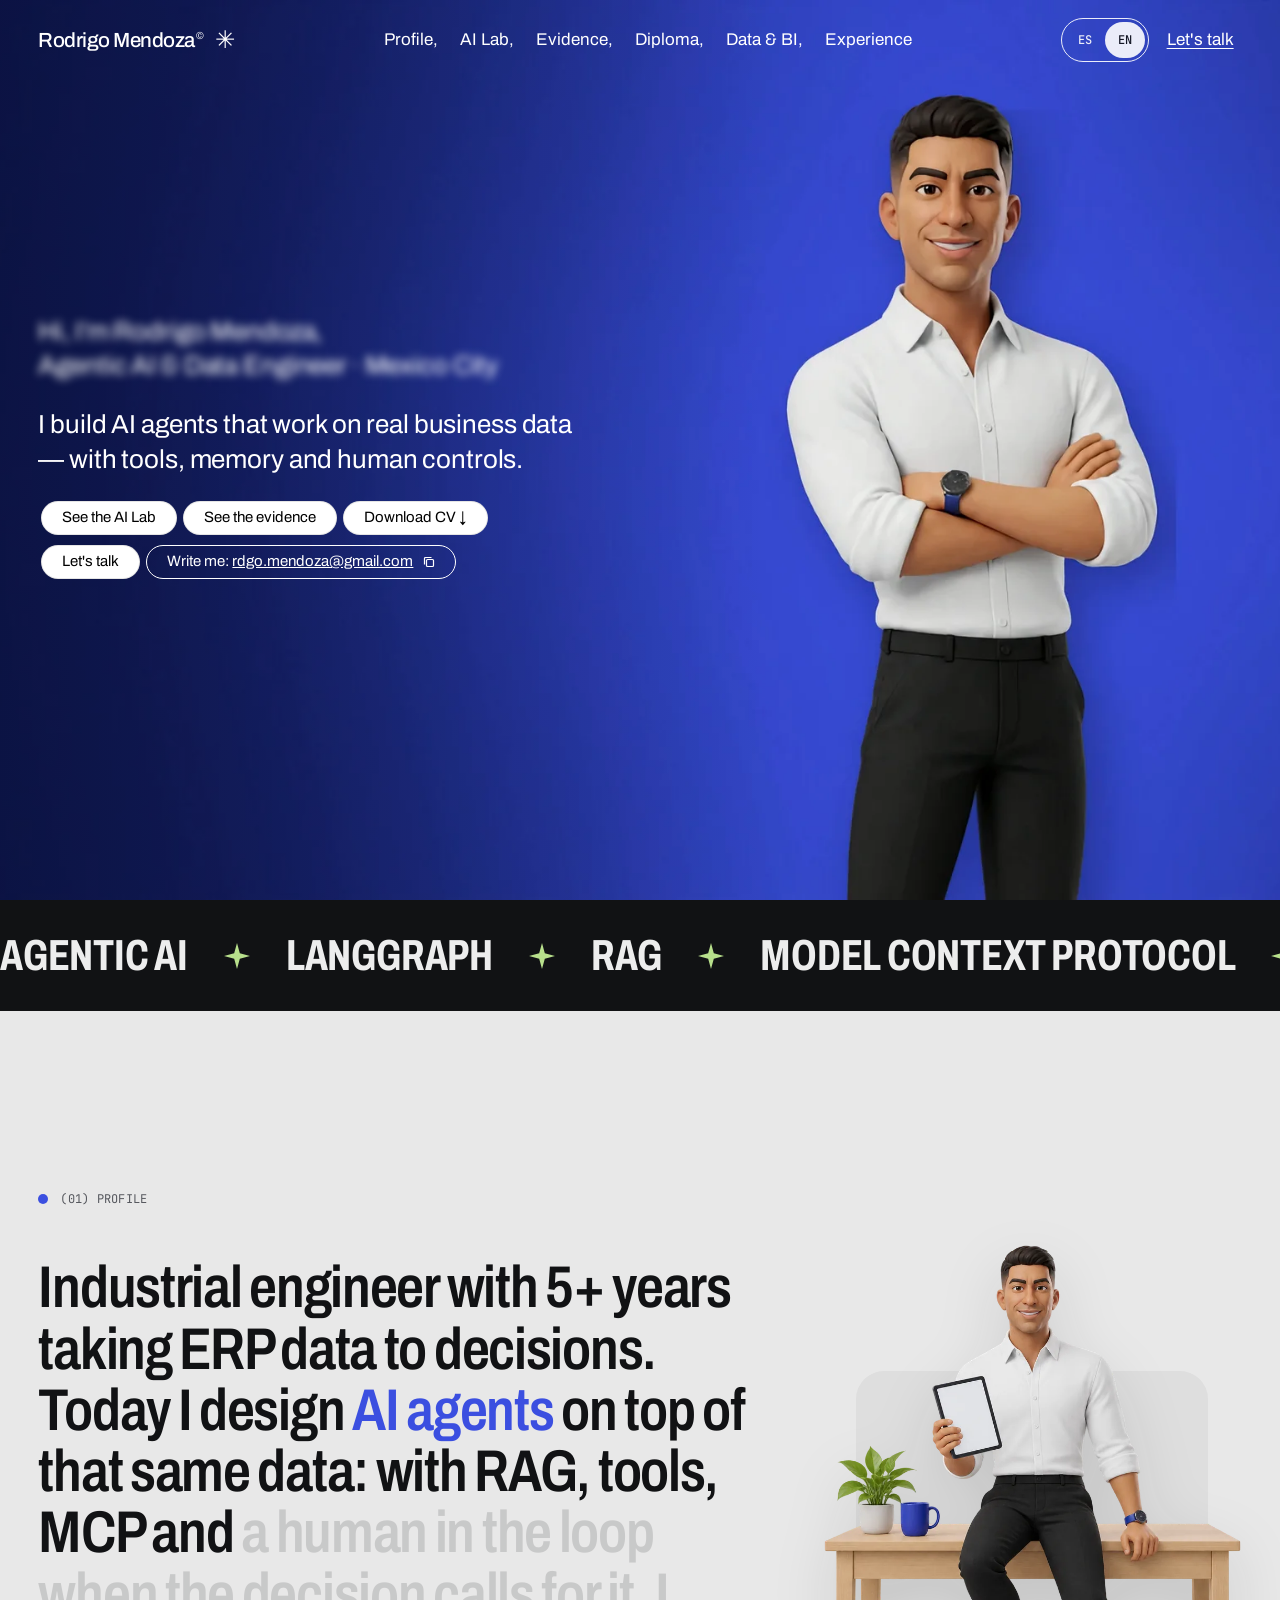
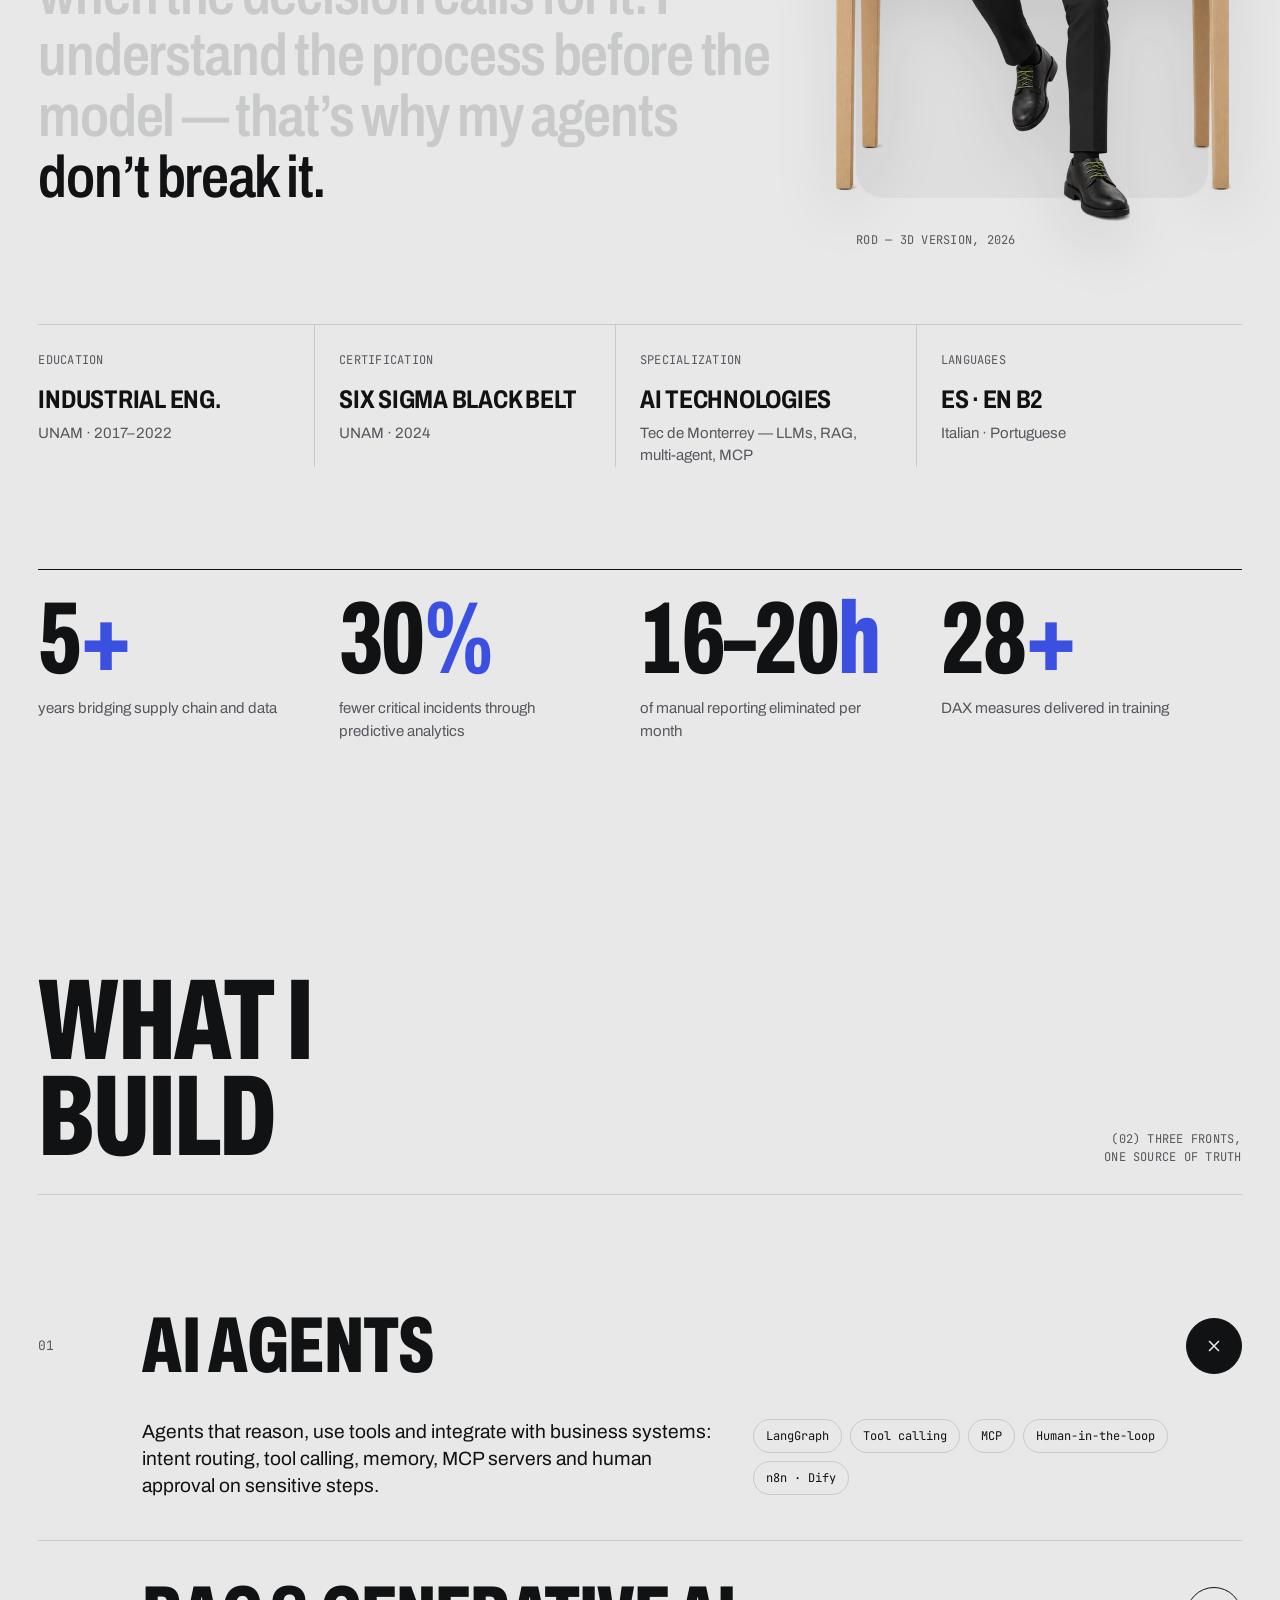
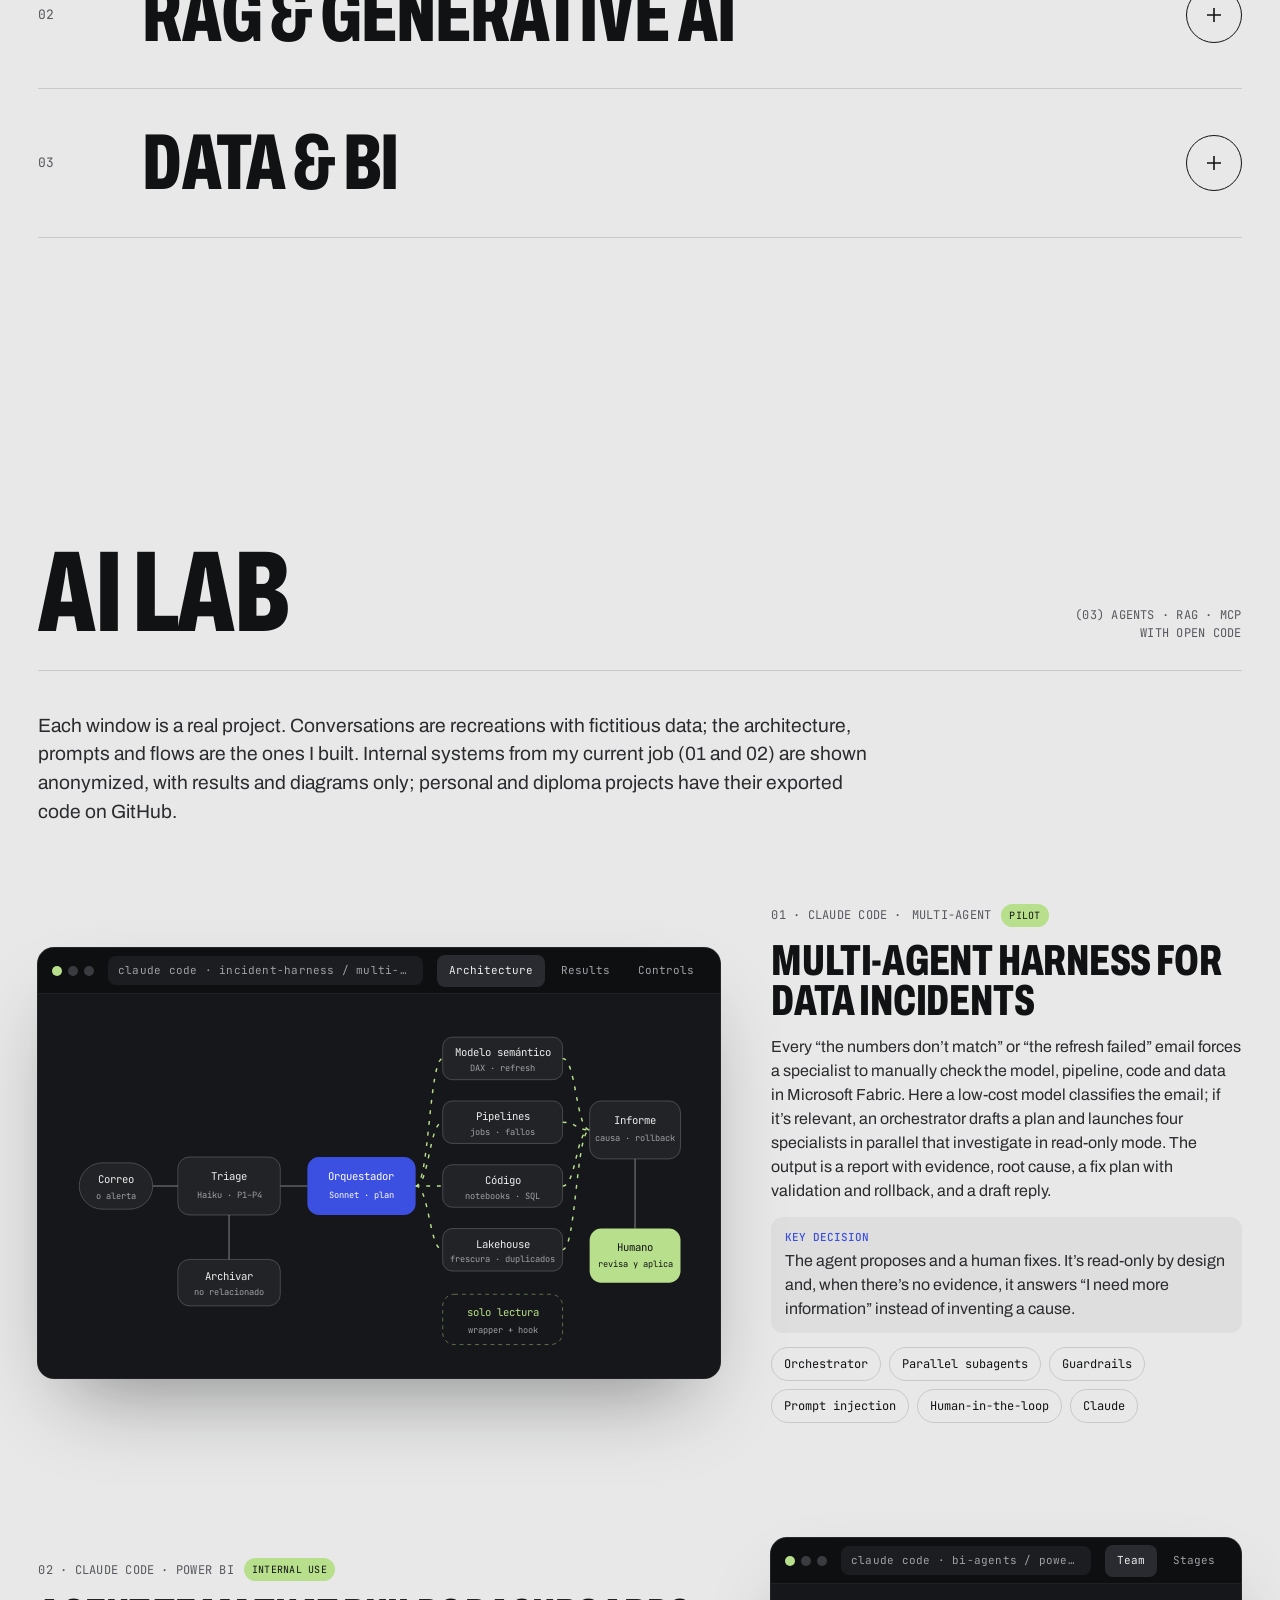
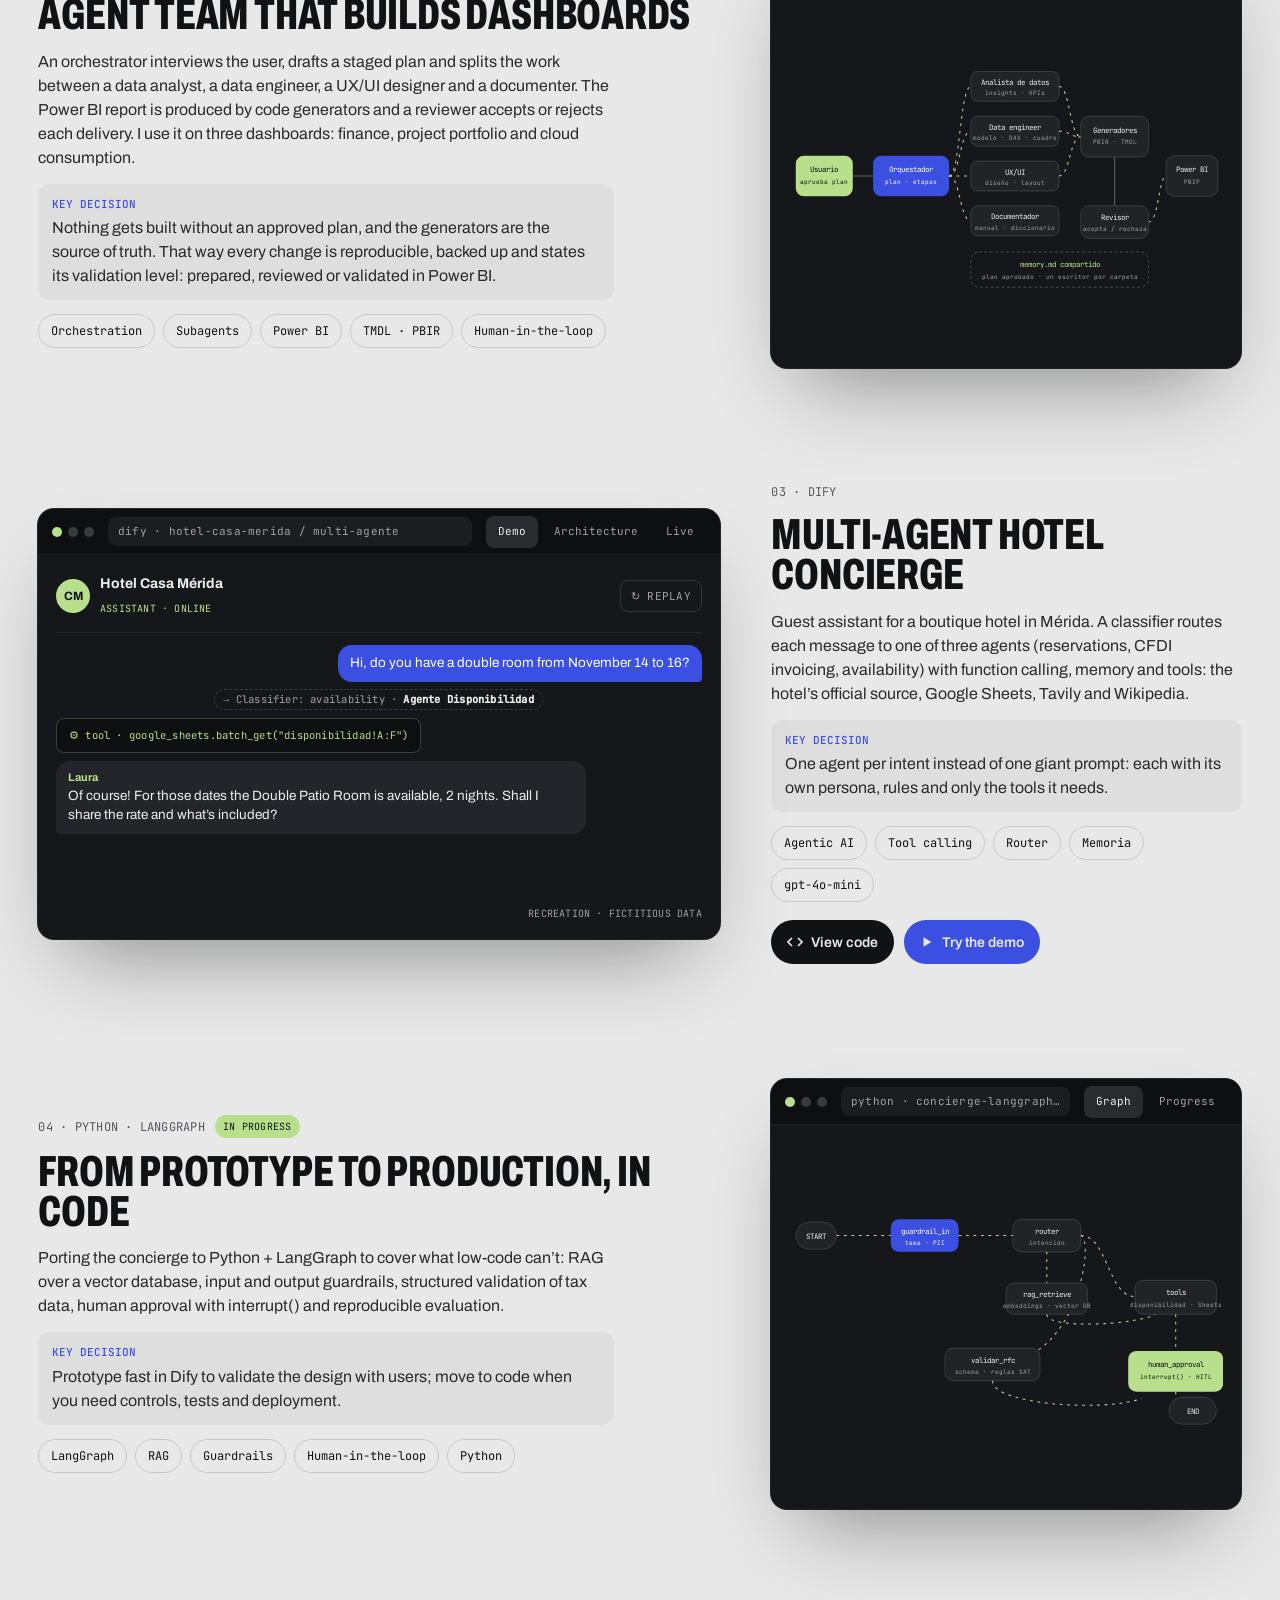
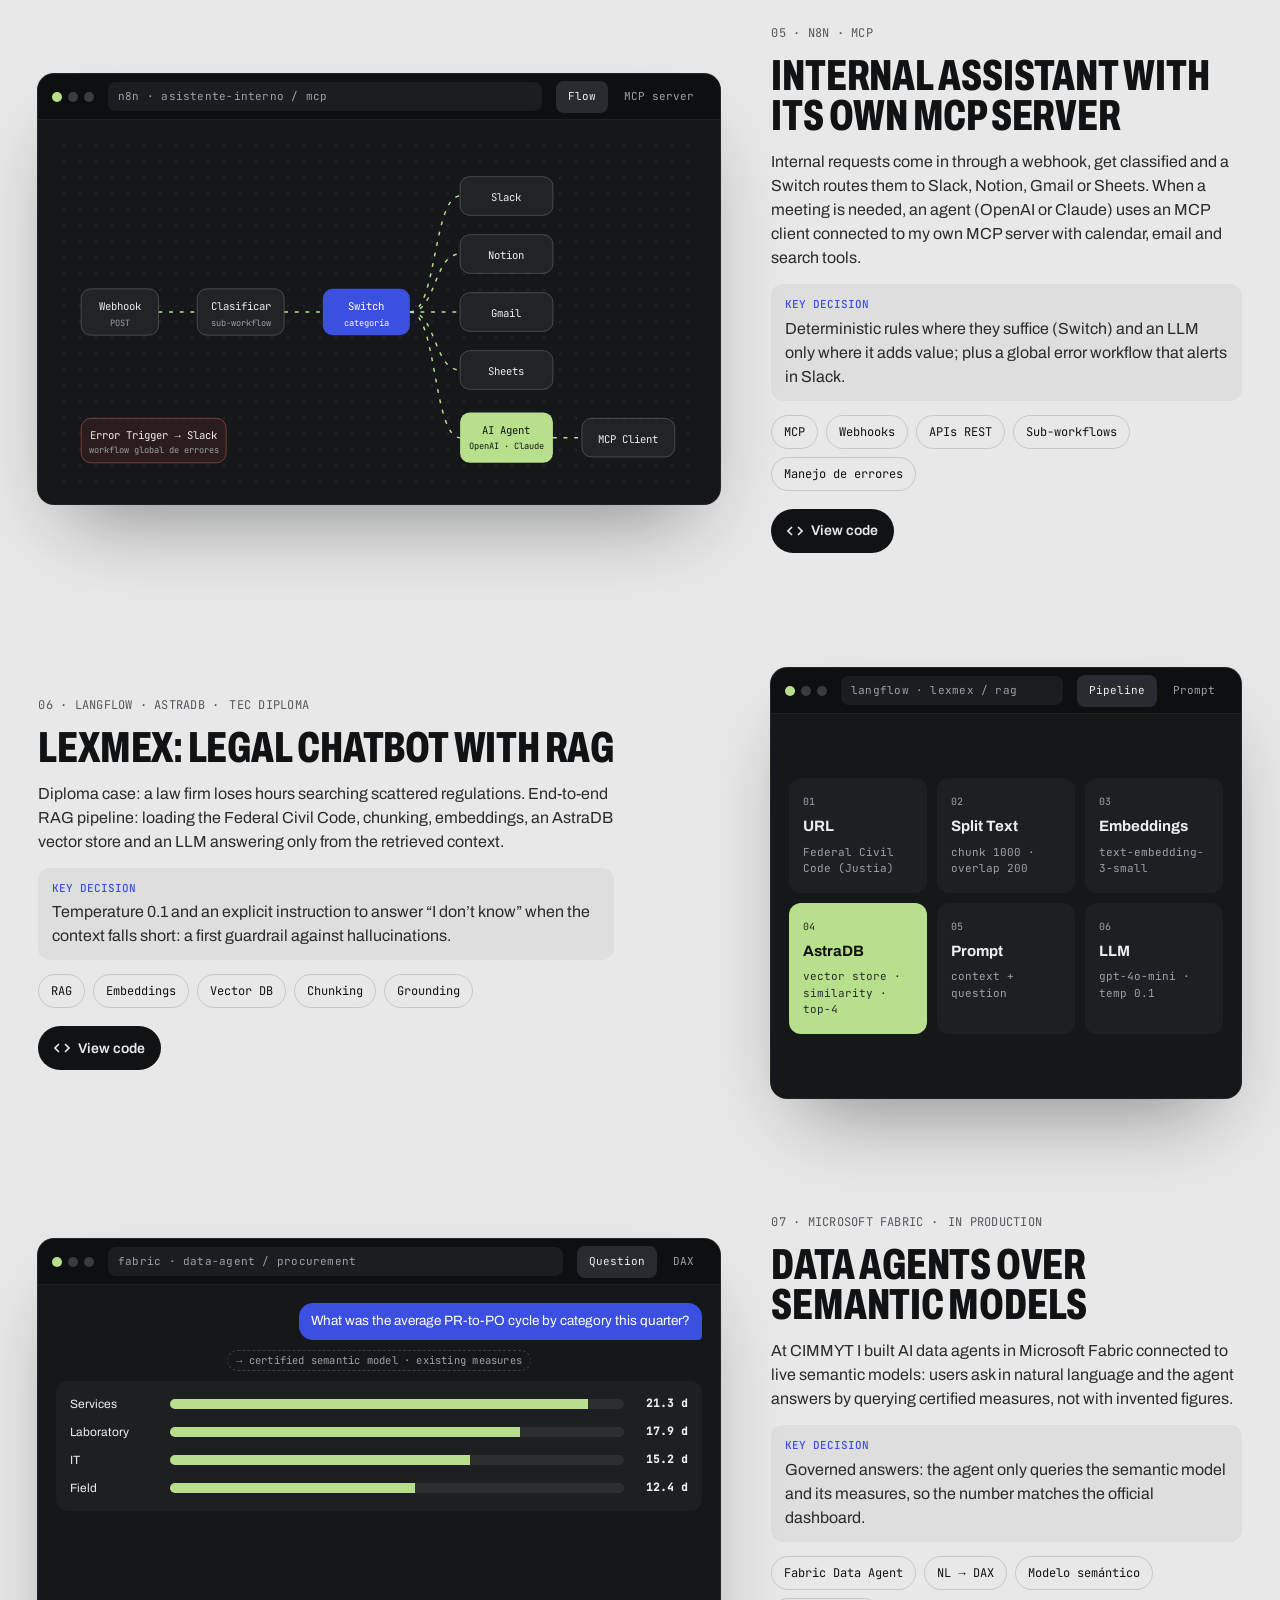
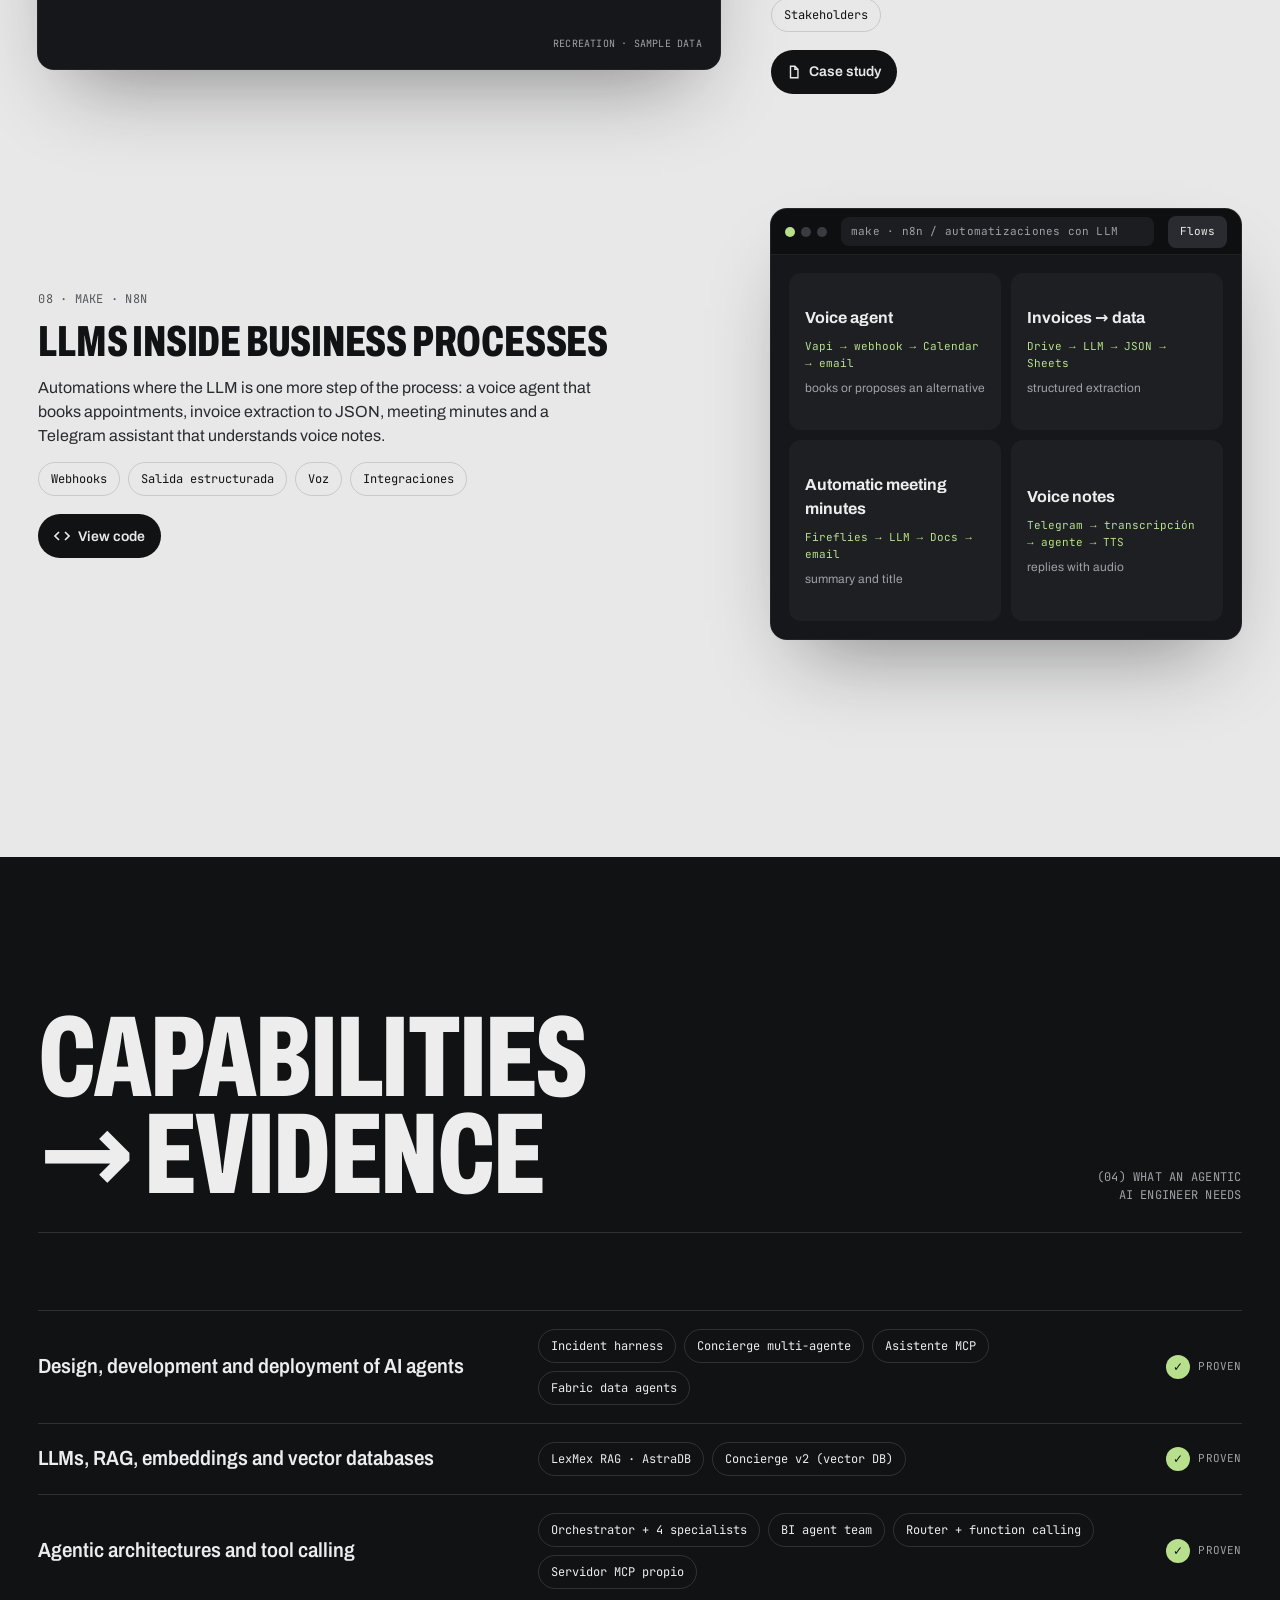
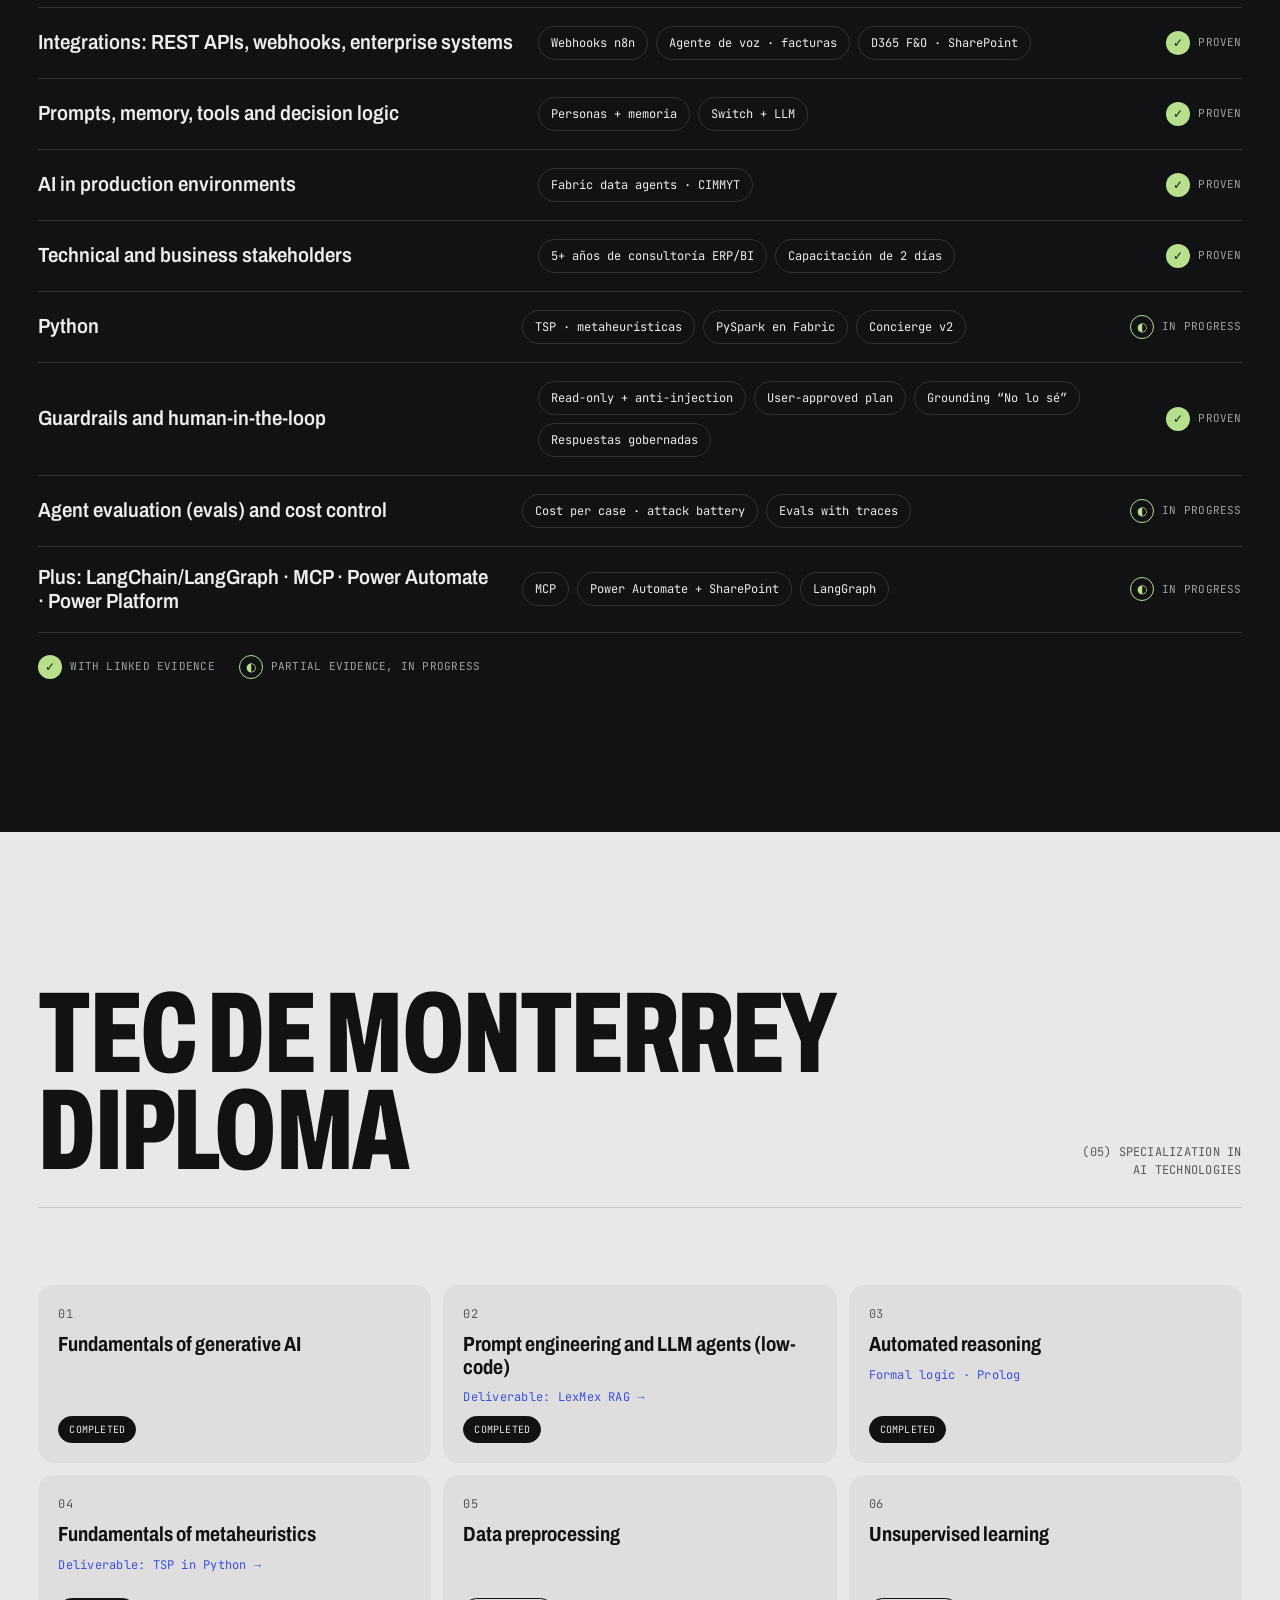
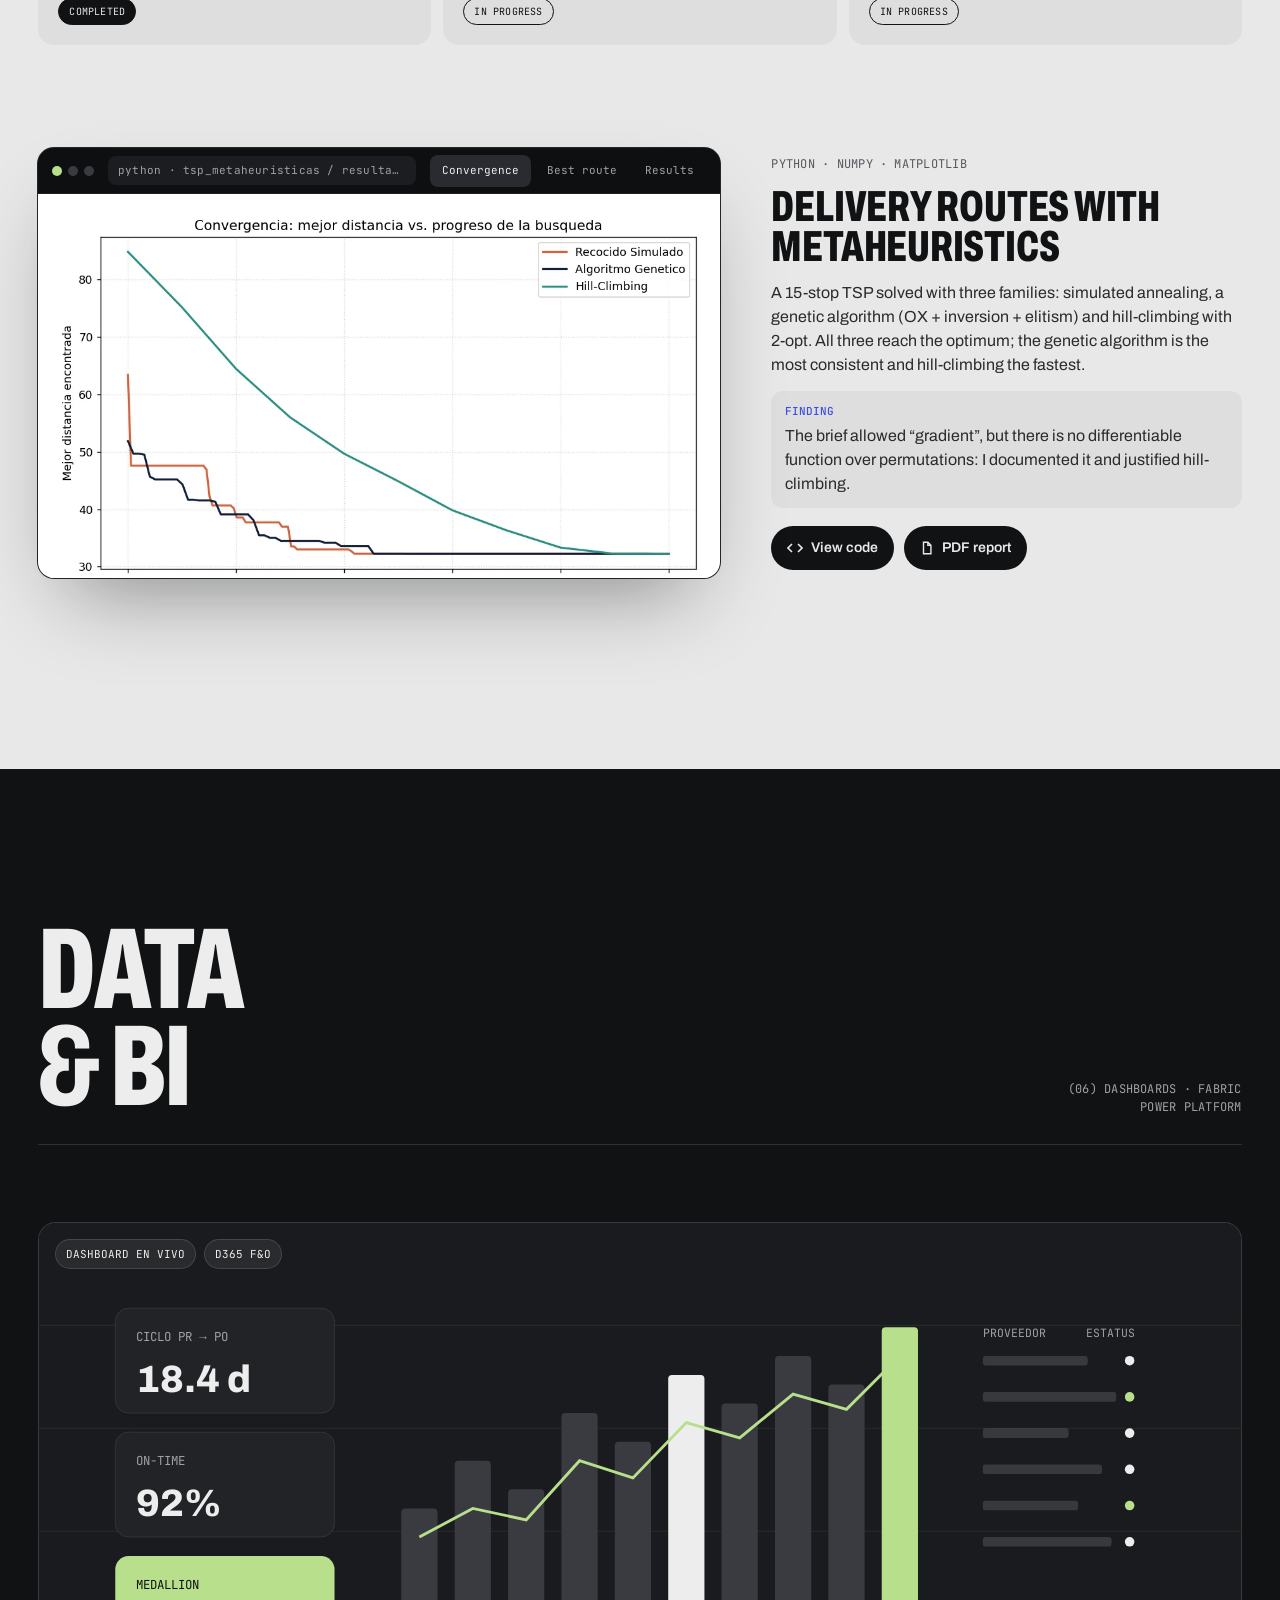
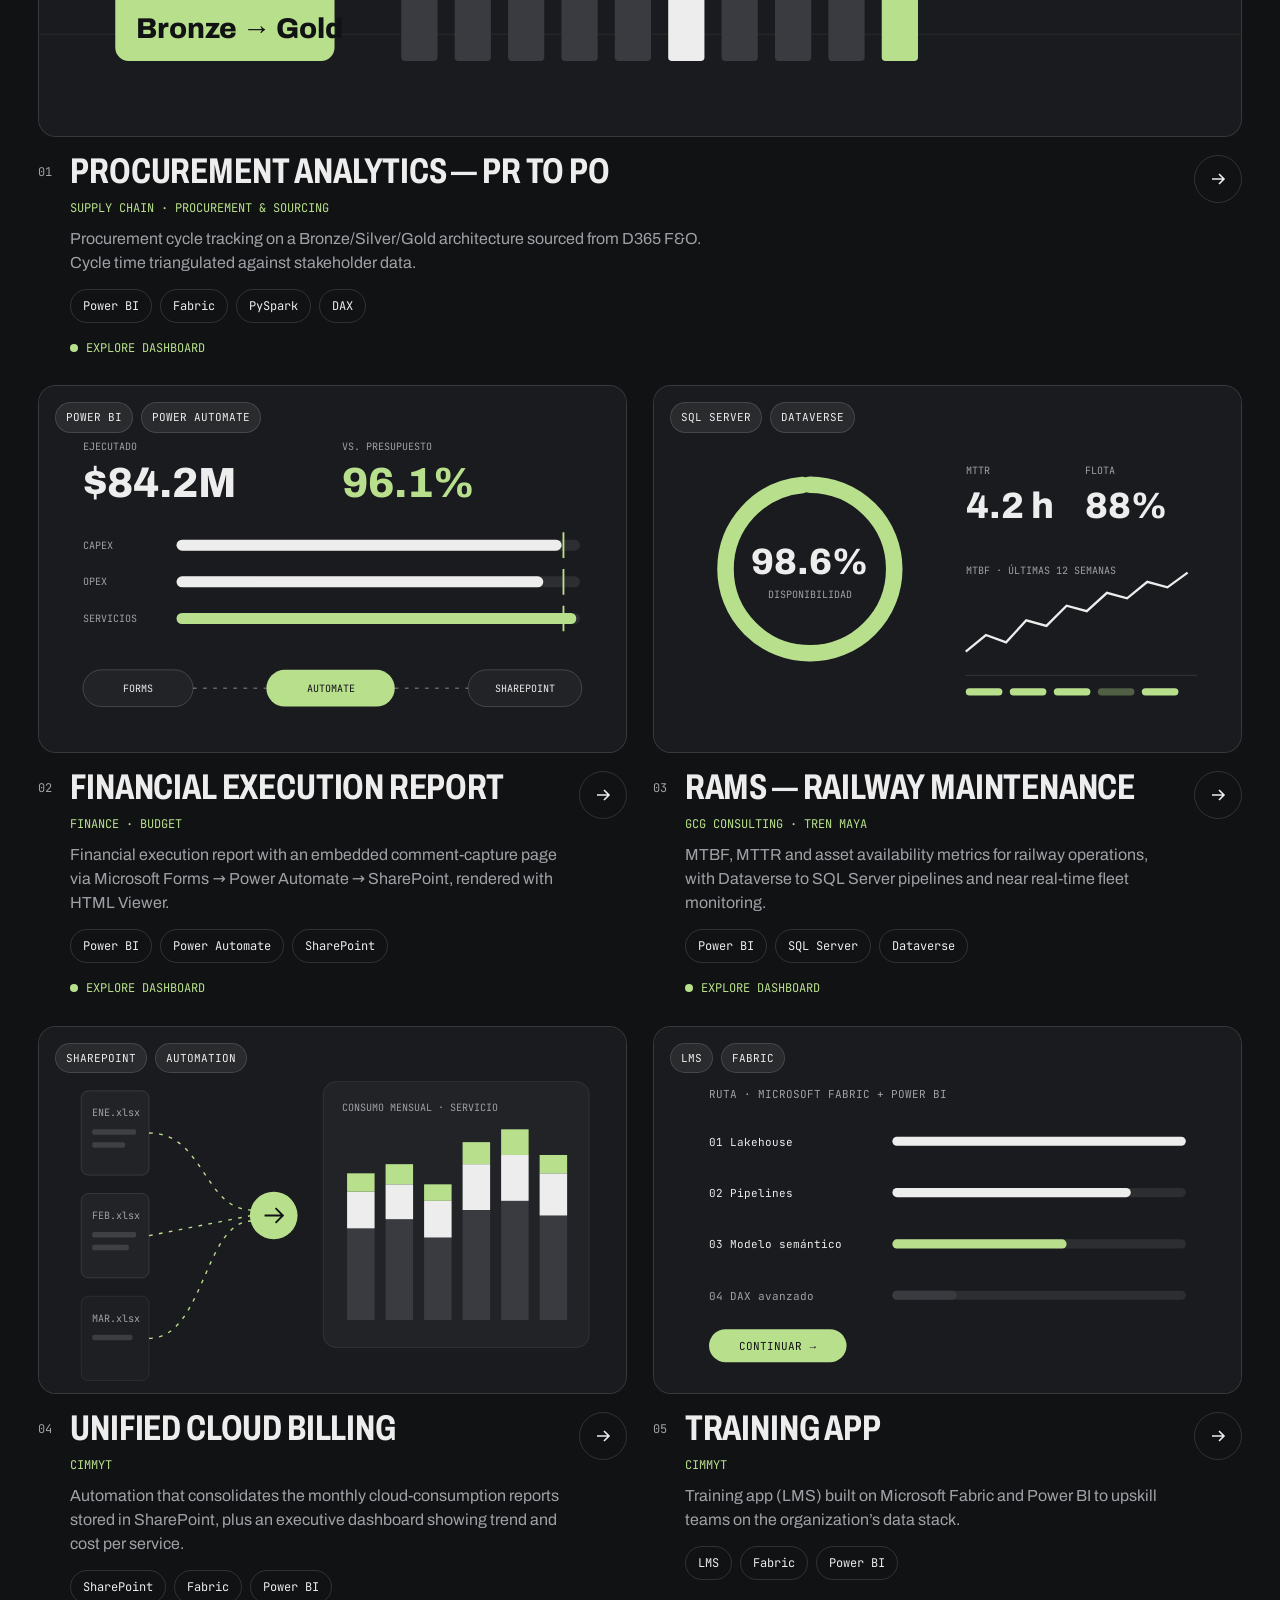
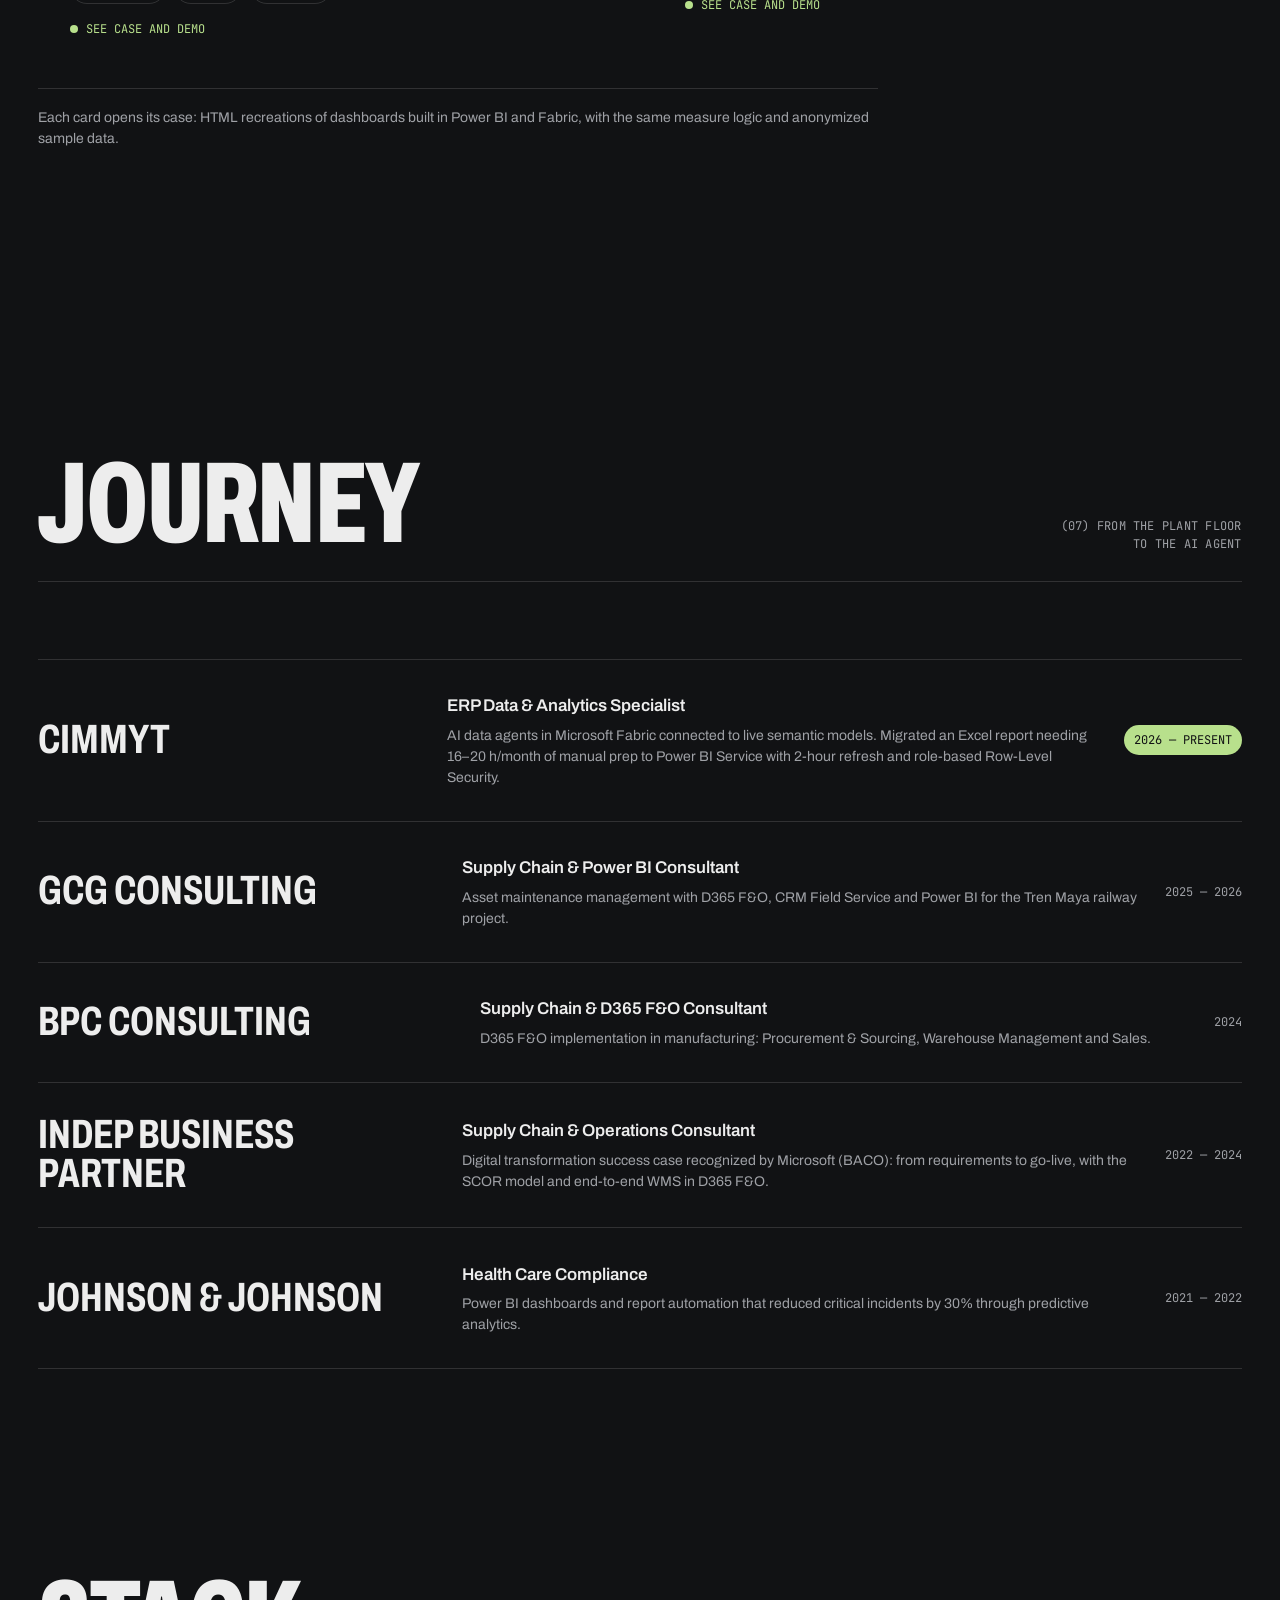
==== commit 899a399f: "AI Lab: intro precisa, etiquetas y chips de la matriz en inglés Co-Authored-By: Claude Opus 5.5 <nor" ====
--- a/index.html
+++ b/index.html
@@ -151,7 +151,7 @@
     <h2>AI Lab</h2>
     <span class="mono" data-i18n="labS">(03) Agentes · RAG · MCP<br>con código abierto</span>
   </div>
-  <p class="lab-intro reveal" data-i18n="labIntro">Cada ventana es un proyecto real. Las conversaciones son recreaciones con datos ficticios; la arquitectura, los prompts y los flujos son los que construí. Los proyectos de mi trabajo actual se muestran anonimizados, solo con resultados; el resto tiene su código exportado en GitHub.</p>
+  <p class="lab-intro reveal" data-i18n="labIntro">Cada ventana es un proyecto real. Las conversaciones son recreaciones con datos ficticios; la arquitectura, los prompts y los flujos son los que construí. Los sistemas internos de mi trabajo actual (01 y 02) se muestran anonimizados, solo con resultados y diagramas; los proyectos personales y del diplomado tienen su código exportado en GitHub.</p>
 
   <!-- 01 INCIDENT HARNESS -->
   <article class="lab reveal" id="lab-harness">
@@ -206,7 +206,7 @@
       <h3 data-i18n="lht">Harness multiagente para incidentes de datos</h3>
       <p data-i18n="lhd">Cada correo de “las cifras no cuadran” o “falló el refresh” obliga a un especialista a revisar a mano modelo, pipeline, código y datos en Microsoft Fabric. Aquí un modelo económico clasifica el correo; si es relevante, un orquestador arma un plan y lanza en paralelo cuatro especialistas que investigan en solo lectura. El resultado es un informe con evidencia, causa raíz, plan de corrección con validación y reversa, y un borrador de respuesta.</p>
       <p class="lab__key"><b data-i18n="keyL">Decisión clave</b> <span data-i18n="lhk">El agente propone y un humano corrige. Es de solo lectura por diseño y, si no hay evidencia, responde “necesito información” en lugar de inventar una causa.</span></p>
-      <div class="tags"><span class="tag">Orquestador</span><span class="tag">Subagentes en paralelo</span><span class="tag">Guardrails</span><span class="tag">Prompt injection</span><span class="tag">Human-in-the-loop</span><span class="tag">Claude</span></div>
+      <div class="tags"><span class="tag">Orchestrator</span><span class="tag">Parallel subagents</span><span class="tag">Guardrails</span><span class="tag">Prompt injection</span><span class="tag">Human-in-the-loop</span><span class="tag">Claude</span></div>
     </div>
   </article>
 
@@ -252,7 +252,7 @@
       <h3 data-i18n="lbt">Equipo de agentes que construye dashboards</h3>
       <p data-i18n="lbd">Un orquestador entrevista al usuario, redacta un plan por etapas y reparte el trabajo entre un analista de datos, un data engineer, un diseñador UX/UI y un documentador. El reporte de Power BI sale de generadores en código y un revisor acepta o rechaza cada entrega. Lo uso en tres dashboards: finanzas, portafolio de proyectos y consumo de nube.</p>
       <p class="lab__key"><b data-i18n="keyL">Decisión clave</b> <span data-i18n="lbk">Nada se construye sin un plan aprobado, y los generadores son la fuente de verdad. Así cada cambio se puede reproducir, tiene respaldo y declara su nivel de validación: preparado, revisado o validado en Power BI.</span></p>
-      <div class="tags"><span class="tag">Orquestación</span><span class="tag">Subagentes</span><span class="tag">Power BI</span><span class="tag">TMDL · PBIR</span><span class="tag">Human-in-the-loop</span></div>
+      <div class="tags"><span class="tag">Orchestration</span><span class="tag">Subagents</span><span class="tag">Power BI</span><span class="tag">TMDL · PBIR</span><span class="tag">Human-in-the-loop</span></div>
     </div>
   </article>
 
@@ -508,16 +508,16 @@
     <span class="mono" data-i18n="mxS">(04) Lo que pide un<br>Agentic AI Engineer</span>
   </div>
   <ul class="caps">
-<li class="cap cap--ok reveal"><span class="cap__req" data-i18n="x1">Diseño, desarrollo y despliegue de agentes de IA</span><span class="cap__ev"><a href="#lab-harness">Harness de incidentes</a><a href="#lab-hotel">Concierge multi-agente</a><a href="#lab-mcp">Asistente MCP</a><a href="#lab-fabric">Fabric data agents</a></span><span class="cap__st mono"><i>✓</i><span data-i18n="stOk">Demostrado</span></span></li>
+<li class="cap cap--ok reveal"><span class="cap__req" data-i18n="x1">Diseño, desarrollo y despliegue de agentes de IA</span><span class="cap__ev"><a href="#lab-harness" data-i18n="ev1">Harness de incidentes</a><a href="#lab-hotel">Concierge multi-agente</a><a href="#lab-mcp">Asistente MCP</a><a href="#lab-fabric">Fabric data agents</a></span><span class="cap__st mono"><i>✓</i><span data-i18n="stOk">Demostrado</span></span></li>
 <li class="cap cap--ok reveal"><span class="cap__req" data-i18n="x2">LLMs, RAG, embeddings y bases vectoriales</span><span class="cap__ev"><a href="#lab-rag">LexMex RAG · AstraDB</a><a href="#lab-langgraph">Concierge v2 (vector DB)</a></span><span class="cap__st mono"><i>✓</i><span data-i18n="stOk">Demostrado</span></span></li>
-<li class="cap cap--ok reveal"><span class="cap__req" data-i18n="x3">Arquitecturas agénticas y tool calling</span><span class="cap__ev"><a href="#lab-harness">Orquestador + 4 especialistas</a><a href="#lab-bi-agents">Equipo de agentes BI</a><a href="#lab-hotel">Router + function calling</a><a href="#lab-mcp">Servidor MCP propio</a></span><span class="cap__st mono"><i>✓</i><span data-i18n="stOk">Demostrado</span></span></li>
+<li class="cap cap--ok reveal"><span class="cap__req" data-i18n="x3">Arquitecturas agénticas y tool calling</span><span class="cap__ev"><a href="#lab-harness" data-i18n="ev2">Orquestador + 4 especialistas</a><a href="#lab-bi-agents" data-i18n="ev3">Equipo de agentes BI</a><a href="#lab-hotel">Router + function calling</a><a href="#lab-mcp">Servidor MCP propio</a></span><span class="cap__st mono"><i>✓</i><span data-i18n="stOk">Demostrado</span></span></li>
 <li class="cap cap--ok reveal"><span class="cap__req" data-i18n="x4">Integraciones: APIs REST, webhooks, sistemas empresariales</span><span class="cap__ev"><a href="#lab-mcp">Webhooks n8n</a><a href="#lab-auto">Agente de voz · facturas</a><a href="#experience">D365 F&amp;O · SharePoint</a></span><span class="cap__st mono"><i>✓</i><span data-i18n="stOk">Demostrado</span></span></li>
 <li class="cap cap--ok reveal"><span class="cap__req" data-i18n="x5">Prompts, memoria, herramientas y lógica de decisión</span><span class="cap__ev"><a href="#lab-hotel">Personas + memoria</a><a href="#lab-mcp">Switch + LLM</a></span><span class="cap__st mono"><i>✓</i><span data-i18n="stOk">Demostrado</span></span></li>
 <li class="cap cap--ok reveal"><span class="cap__req" data-i18n="x6">IA en ambientes productivos</span><span class="cap__ev"><a href="#lab-fabric">Fabric data agents · CIMMYT</a></span><span class="cap__st mono"><i>✓</i><span data-i18n="stOk">Demostrado</span></span></li>
 <li class="cap cap--ok reveal"><span class="cap__req" data-i18n="x7">Stakeholders técnicos y de negocio</span><span class="cap__ev"><a href="#experience">5+ años de consultoría ERP/BI</a><a href="#experience">Capacitación de 2 días</a></span><span class="cap__st mono"><i>✓</i><span data-i18n="stOk">Demostrado</span></span></li>
 <li class="cap cap--wip reveal"><span class="cap__req" data-i18n="x8">Python</span><span class="cap__ev"><a href="#diplomado">TSP · metaheurísticas</a><a href="#dashboards">PySpark en Fabric</a><a href="#lab-langgraph">Concierge v2</a></span><span class="cap__st mono"><i>◐</i><span data-i18n="stWip">En progreso</span></span></li>
-<li class="cap cap--ok reveal"><span class="cap__req" data-i18n="x9">Guardrails y human-in-the-loop</span><span class="cap__ev"><a href="#lab-harness">Solo lectura + anti-inyección</a><a href="#lab-bi-agents">Plan aprobado por el usuario</a><a href="#lab-rag">Grounding “No lo sé”</a><a href="#lab-fabric">Respuestas gobernadas</a></span><span class="cap__st mono"><i>✓</i><span data-i18n="stOk">Demostrado</span></span></li>
-<li class="cap cap--wip reveal"><span class="cap__req" data-i18n="x11">Evaluación de agentes (evals) y control de costo</span><span class="cap__ev"><a href="#lab-harness">Costo por caso · batería de ataques</a><a href="#lab-langgraph">Evals con trazas</a></span><span class="cap__st mono"><i>◐</i><span data-i18n="stWip">En progreso</span></span></li>
+<li class="cap cap--ok reveal"><span class="cap__req" data-i18n="x9">Guardrails y human-in-the-loop</span><span class="cap__ev"><a href="#lab-harness" data-i18n="ev4">Solo lectura + anti-inyección</a><a href="#lab-bi-agents" data-i18n="ev5">Plan aprobado por el usuario</a><a href="#lab-rag">Grounding “No lo sé”</a><a href="#lab-fabric">Respuestas gobernadas</a></span><span class="cap__st mono"><i>✓</i><span data-i18n="stOk">Demostrado</span></span></li>
+<li class="cap cap--wip reveal"><span class="cap__req" data-i18n="x11">Evaluación de agentes (evals) y control de costo</span><span class="cap__ev"><a href="#lab-harness" data-i18n="ev6">Costo por caso · batería de ataques</a><a href="#lab-langgraph" data-i18n="ev7">Evals con trazas</a></span><span class="cap__st mono"><i>◐</i><span data-i18n="stWip">En progreso</span></span></li>
 <li class="cap cap--wip reveal"><span class="cap__req" data-i18n="x10">Plus: LangChain/LangGraph · MCP · Power Automate · Power Platform</span><span class="cap__ev"><a href="#lab-mcp">MCP</a><a href="#dashboards">Power Automate + SharePoint</a><a href="#lab-langgraph">LangGraph</a></span><span class="cap__st mono"><i>◐</i><span data-i18n="stWip">En progreso</span></span></li>
   </ul>
   <p class="caps__legend mono"><span><i class="ok">✓</i> <span data-i18n="lgOk">con evidencia enlazada</span></span><span><i class="wip">◐</i> <span data-i18n="lgWip">evidencia parcial, en construcción</span></span></p>
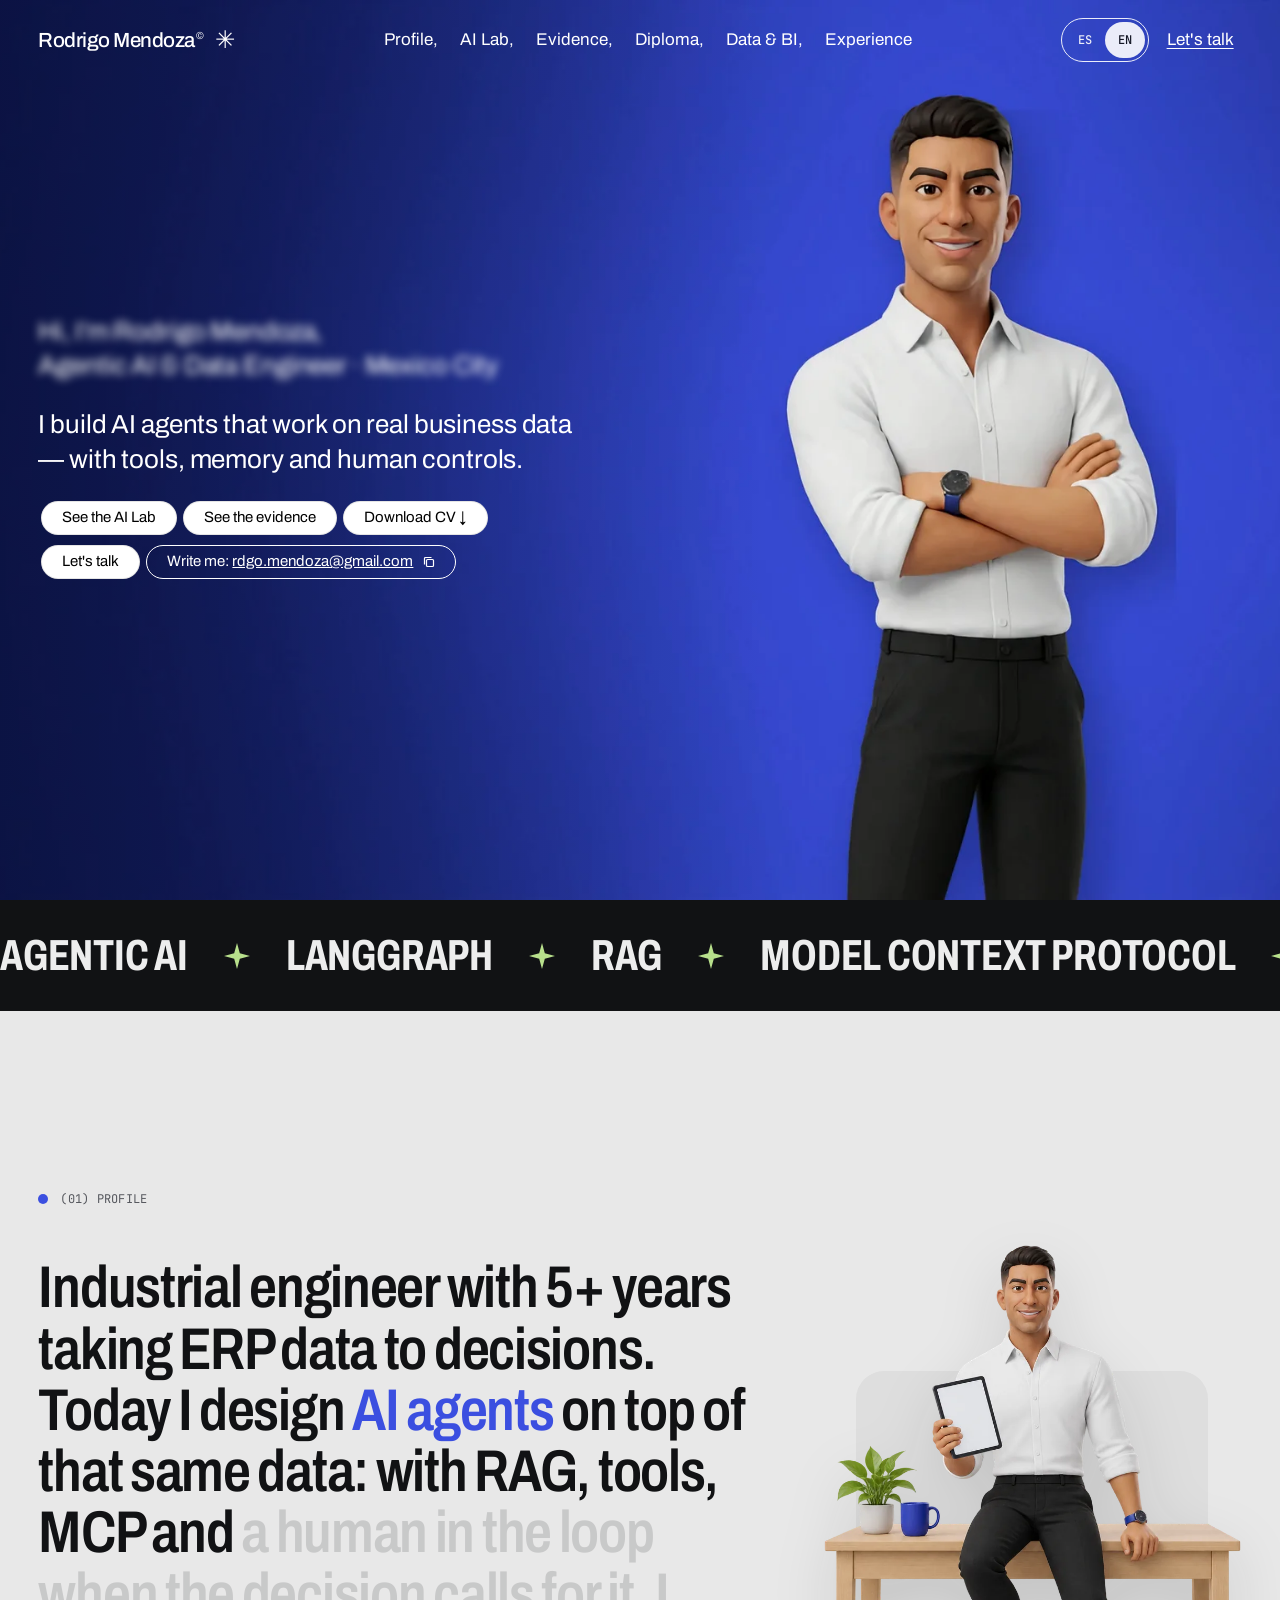
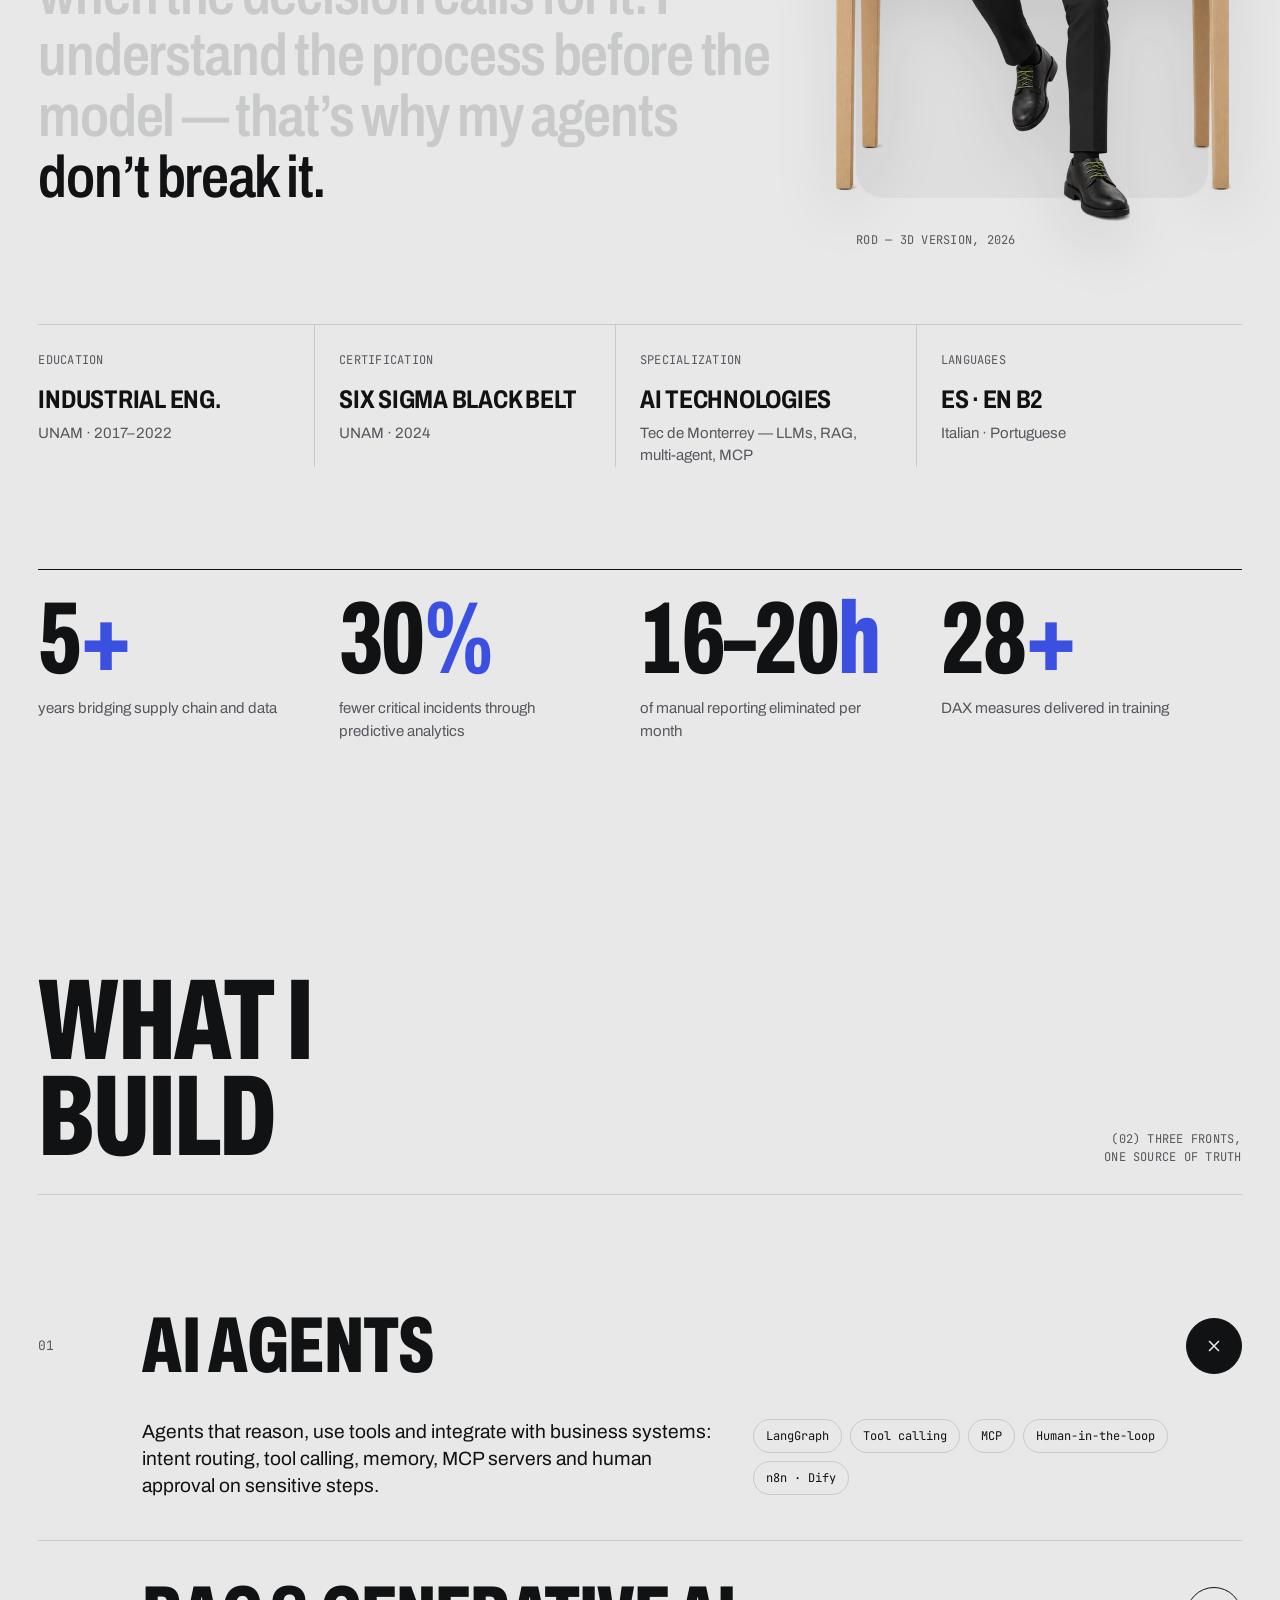
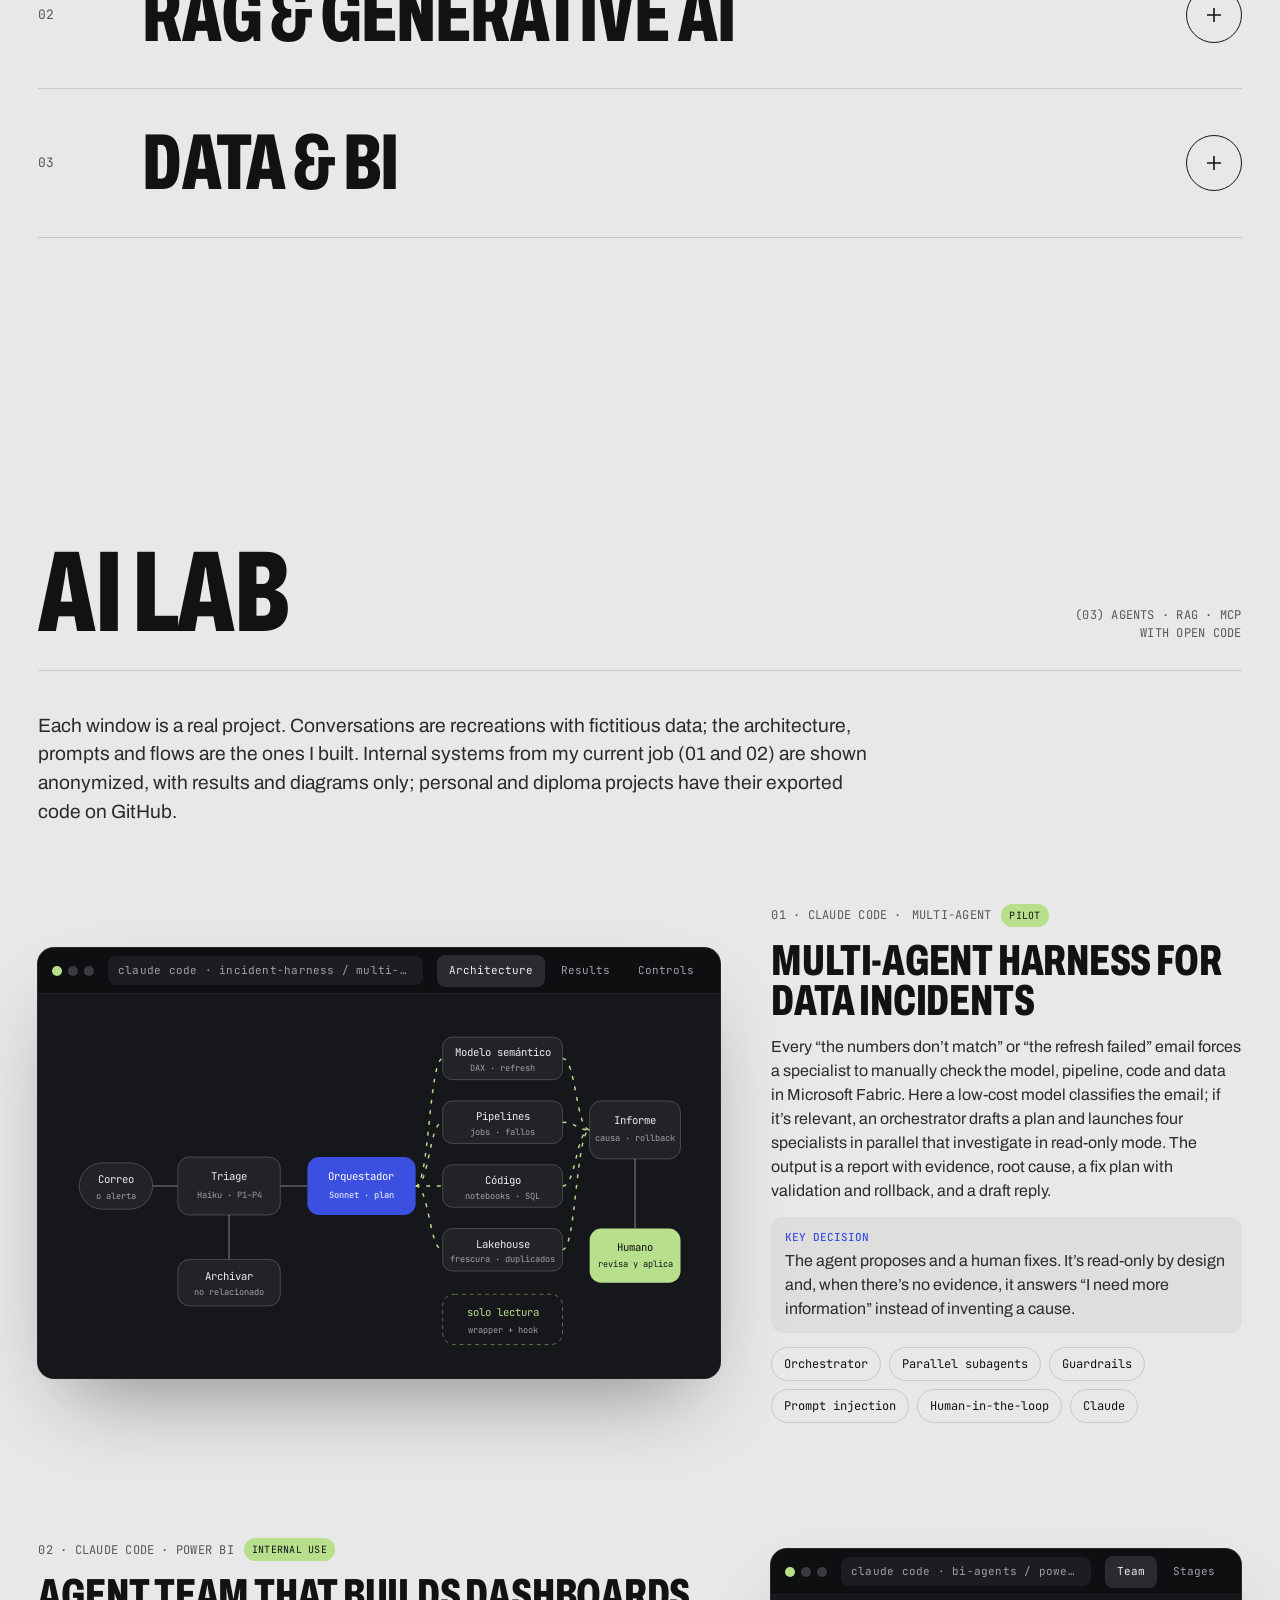
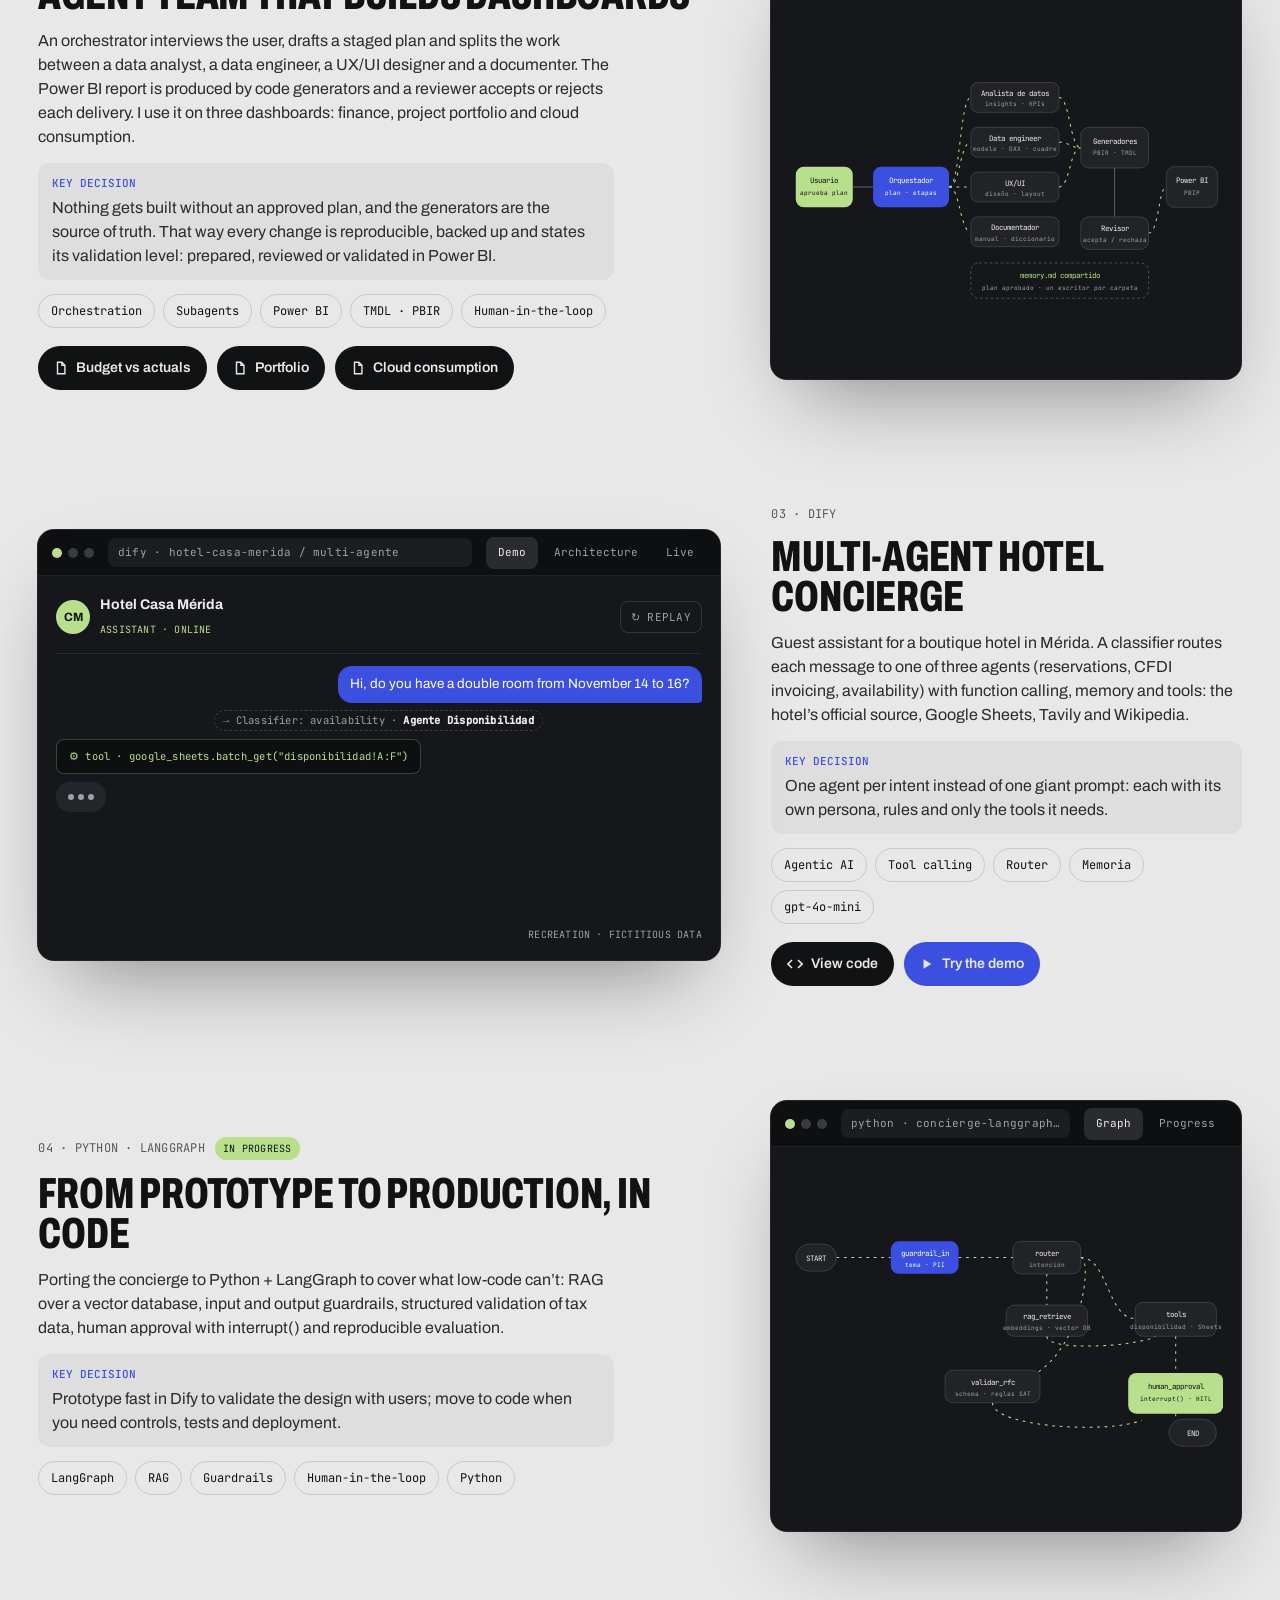
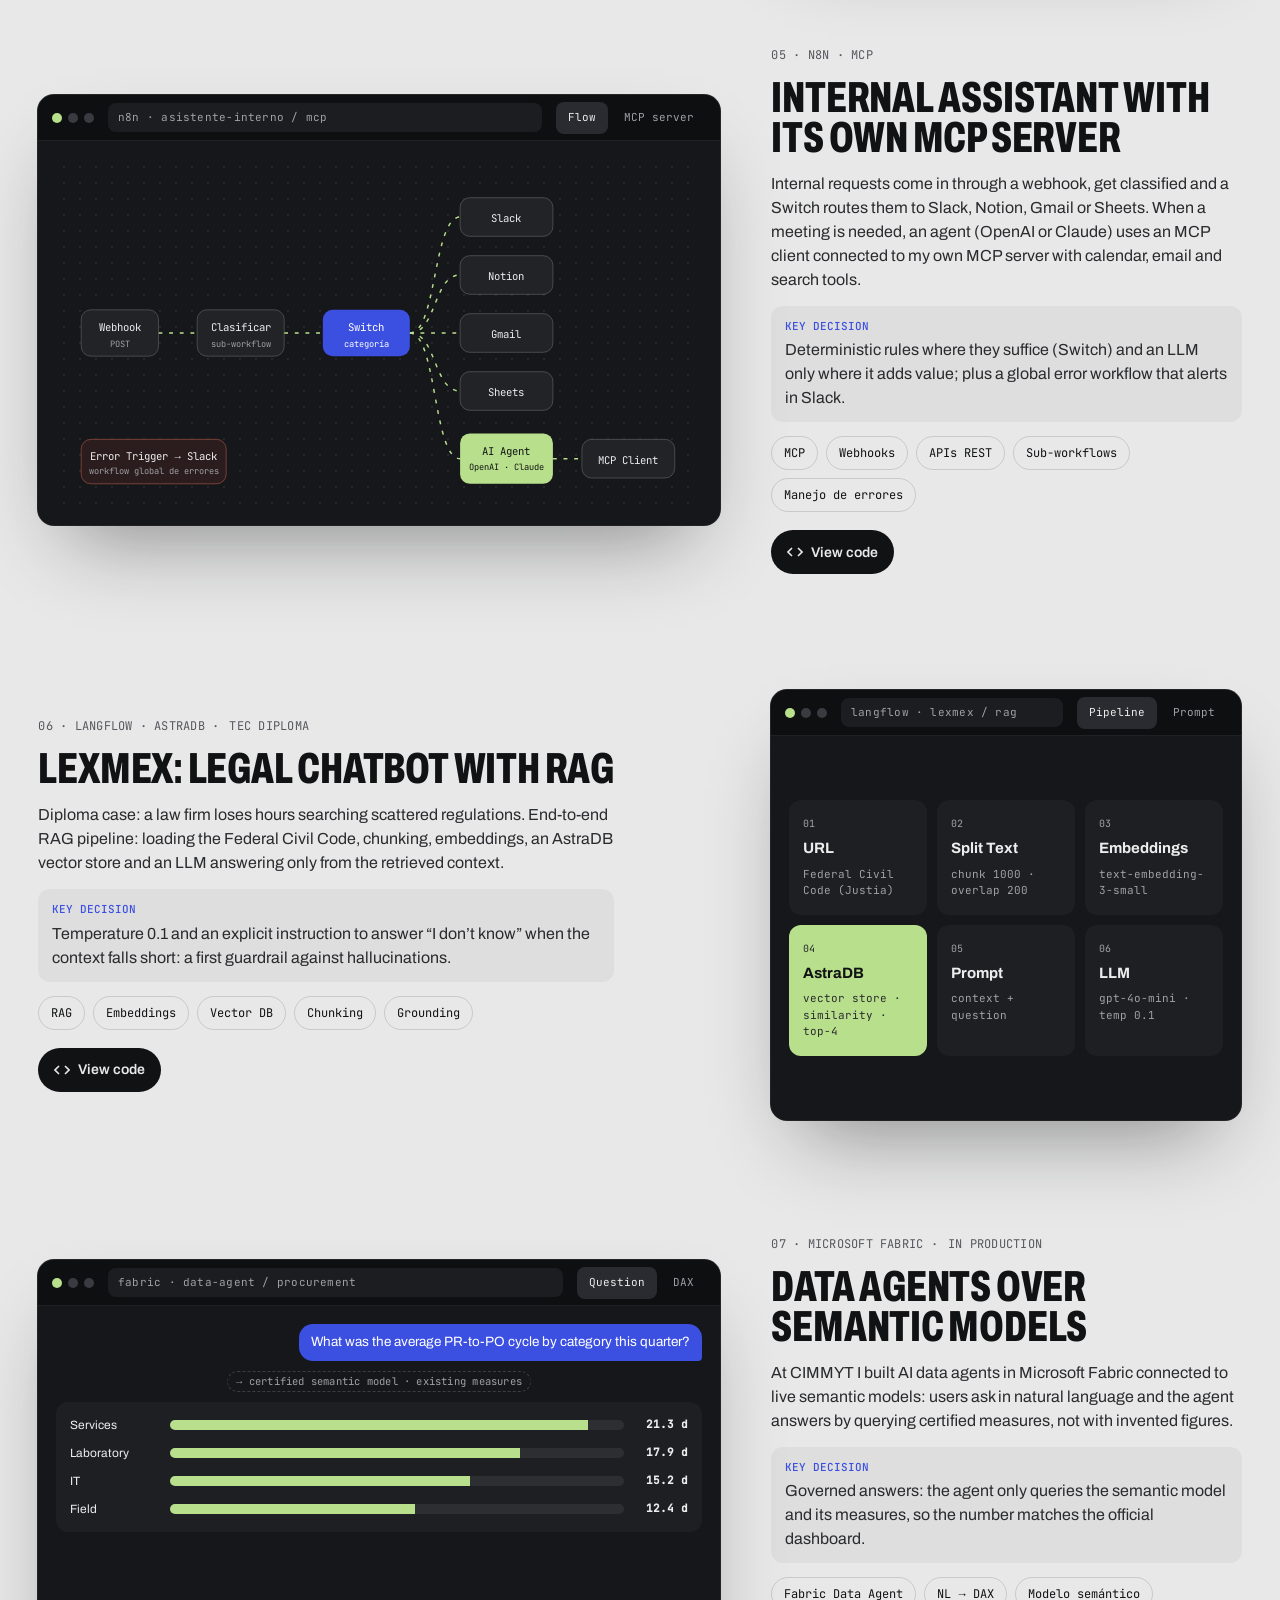
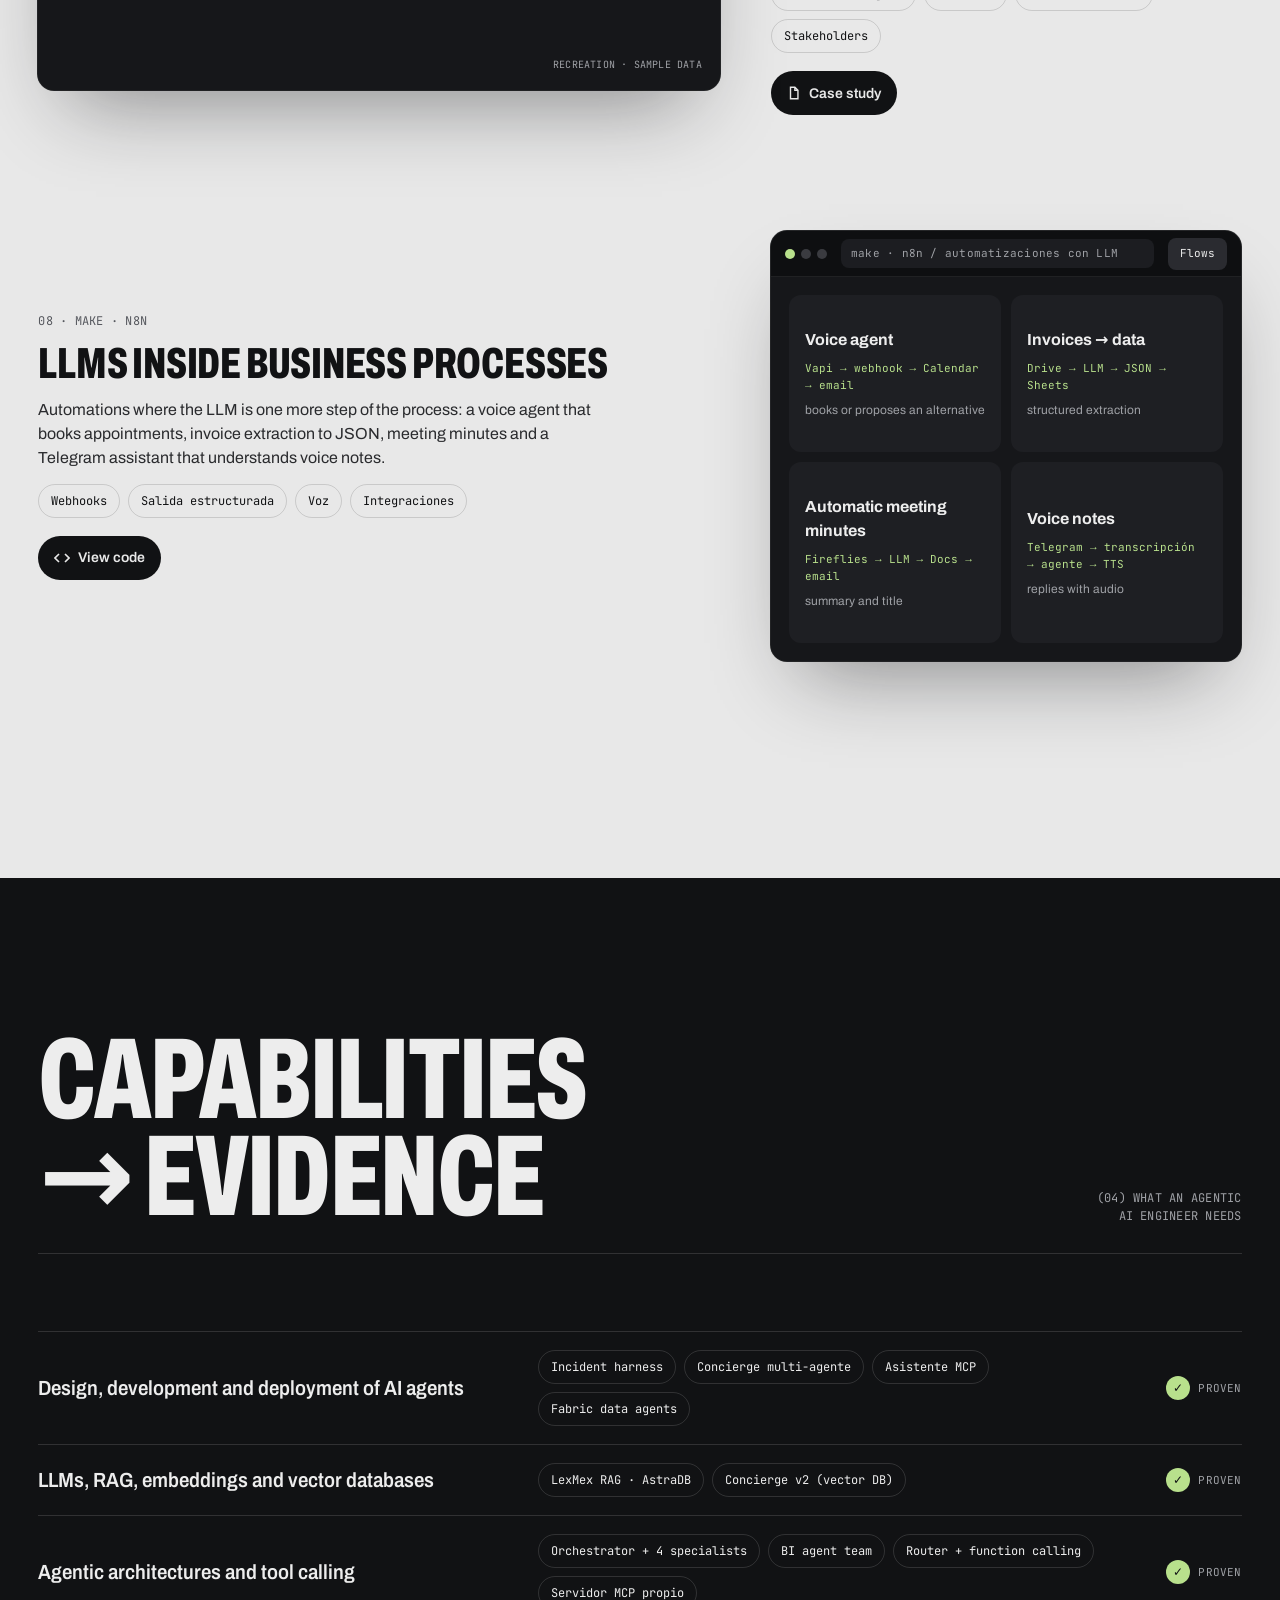
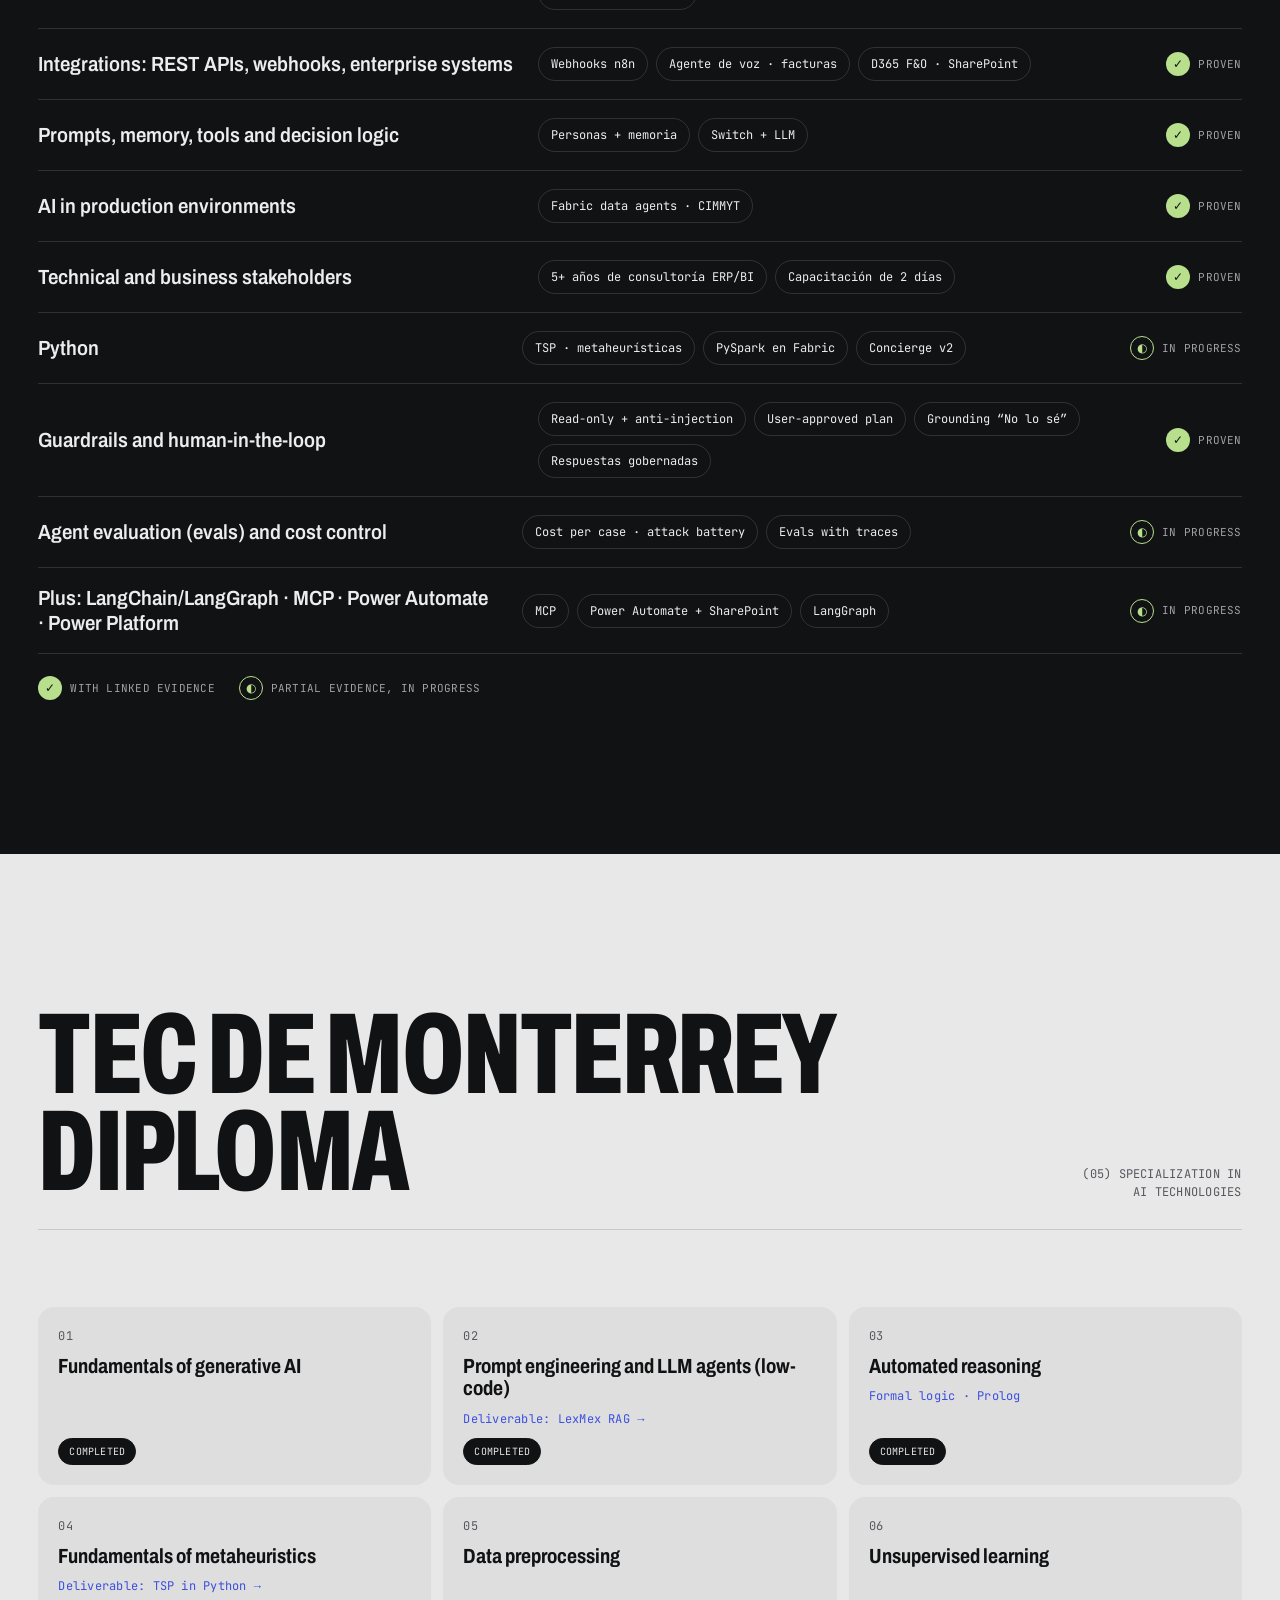
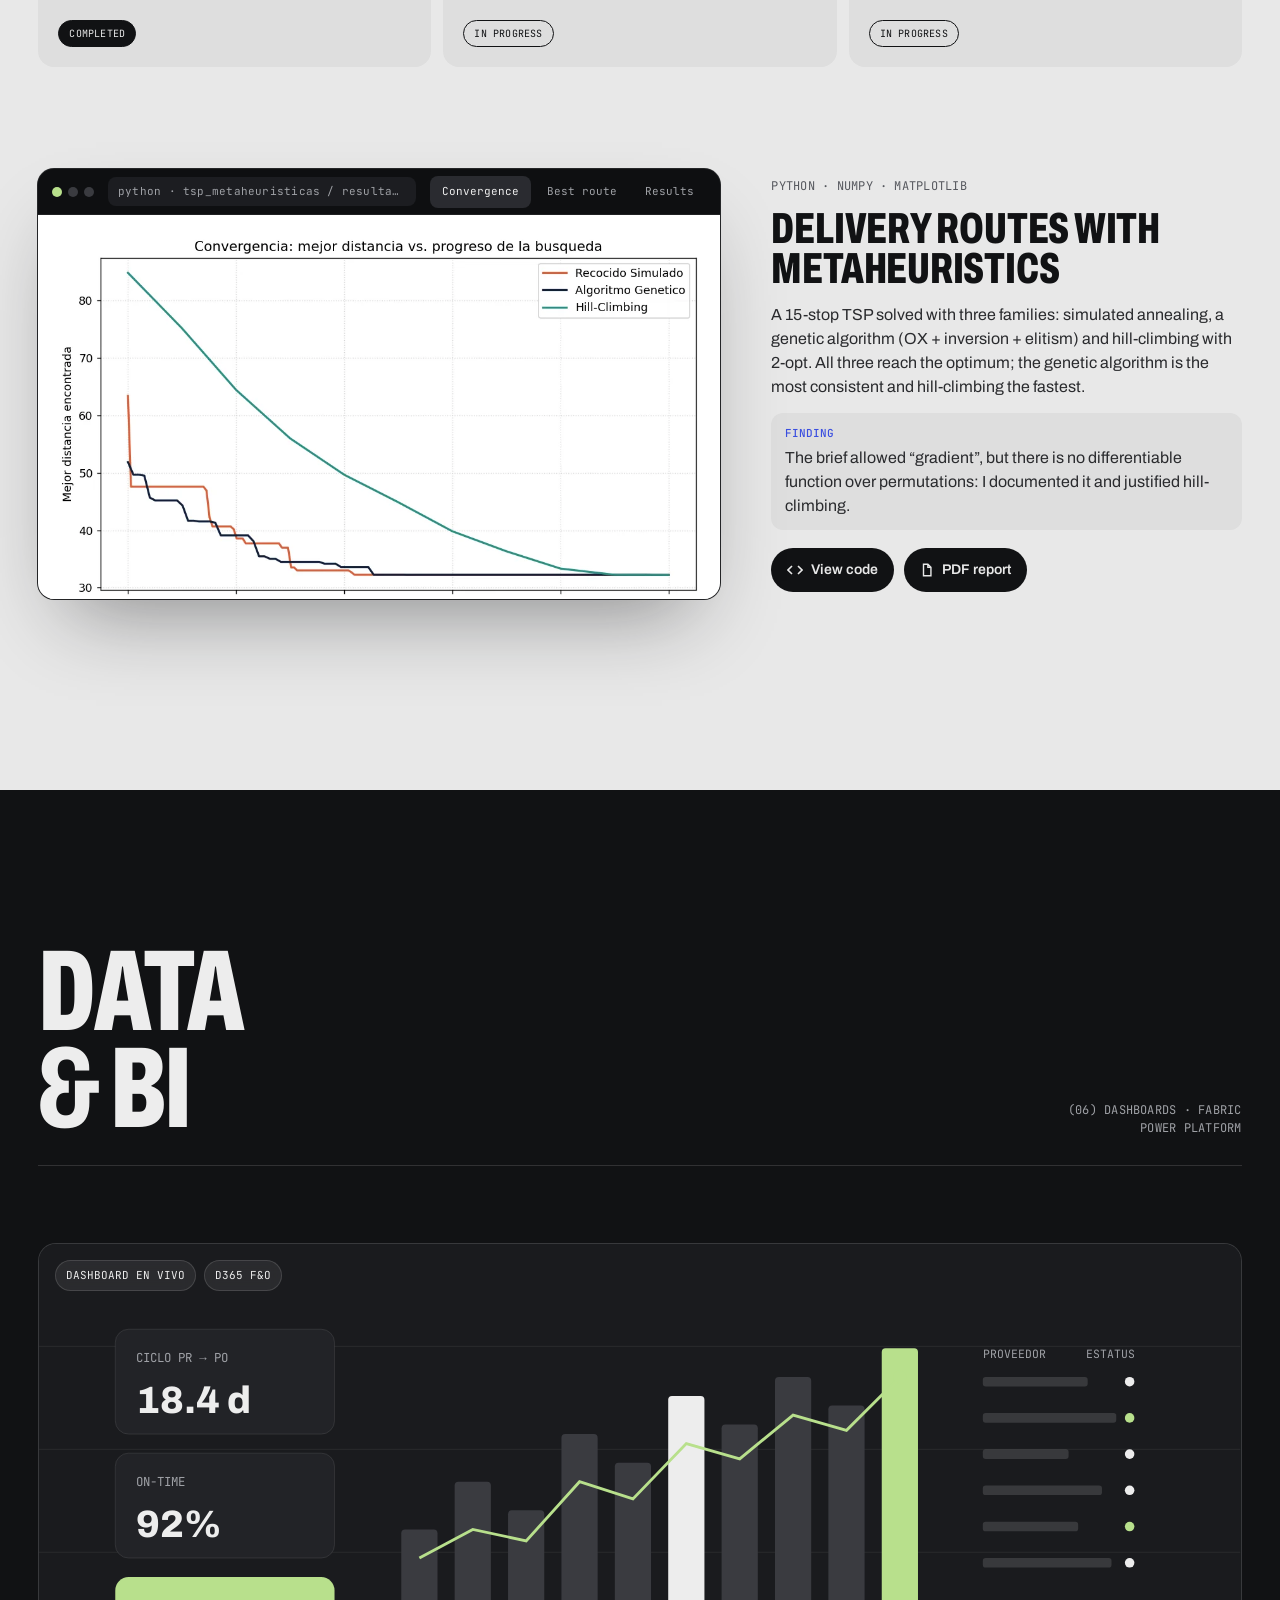
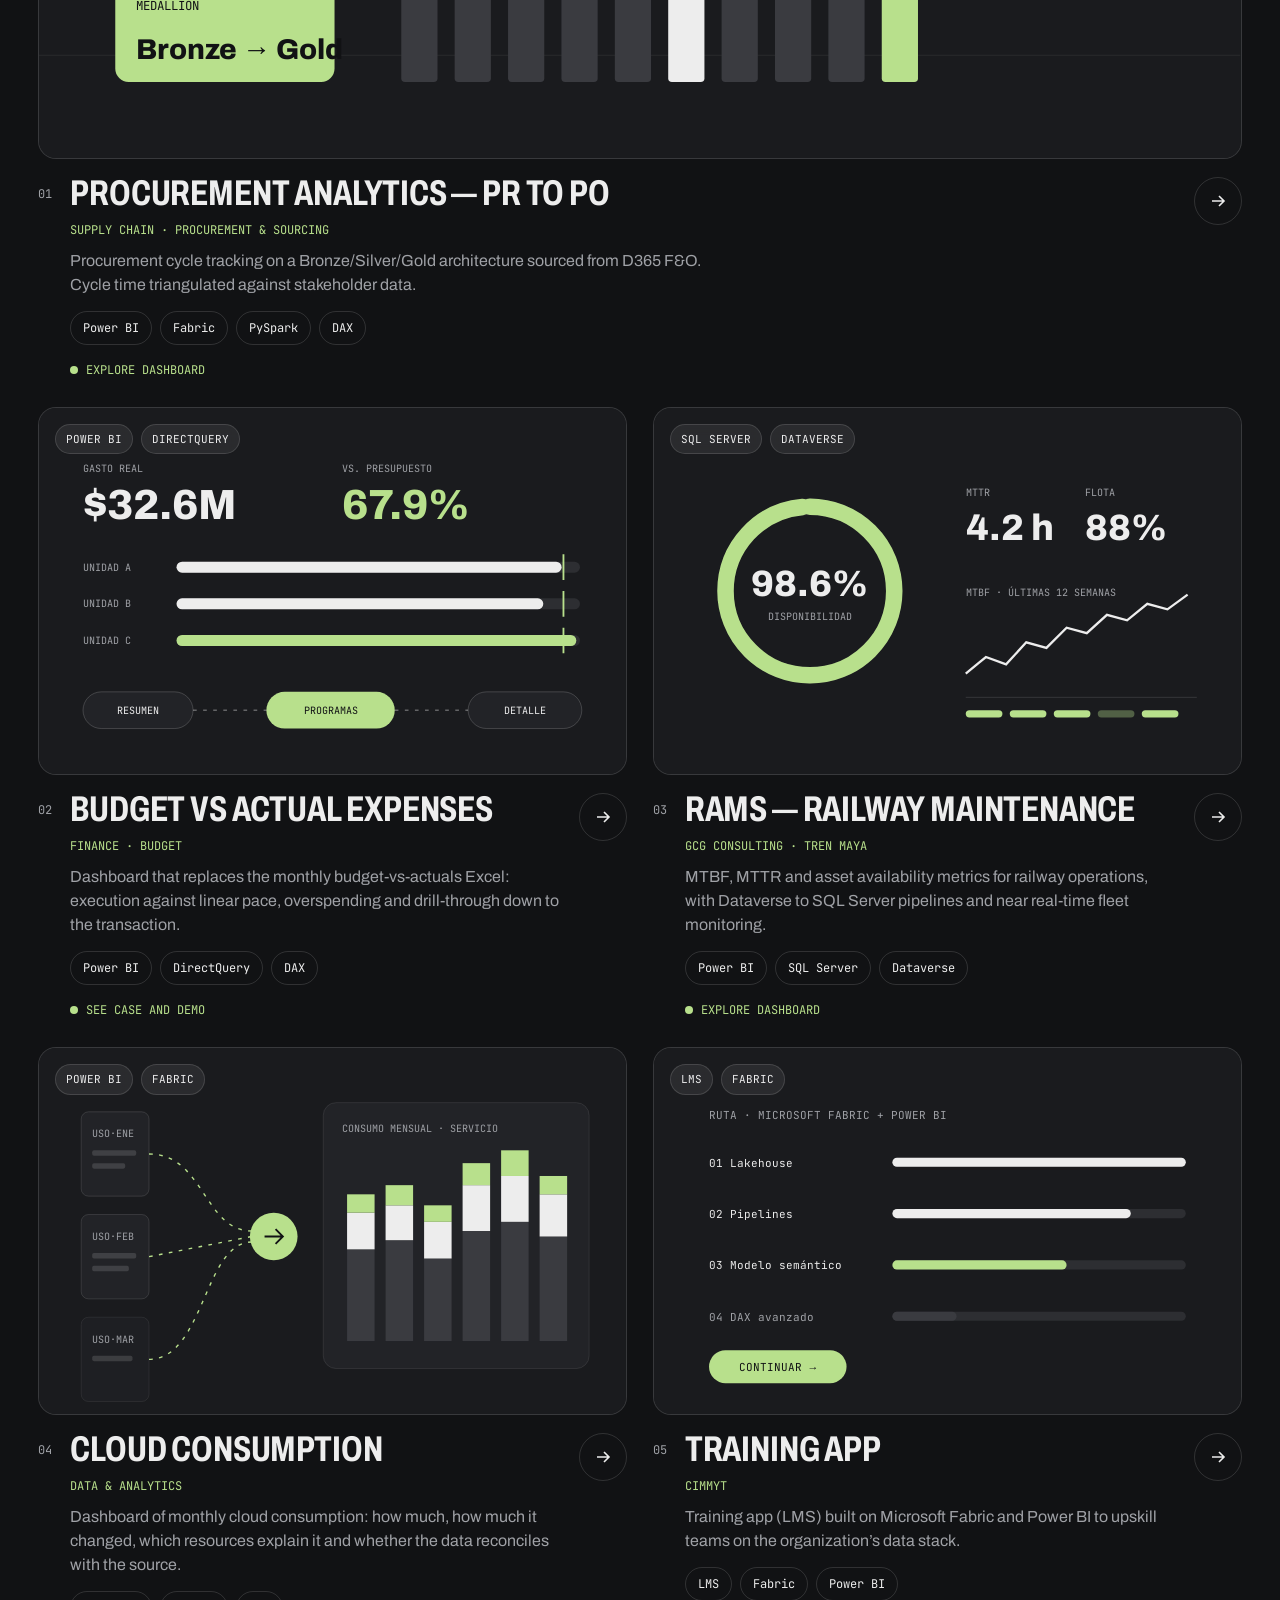
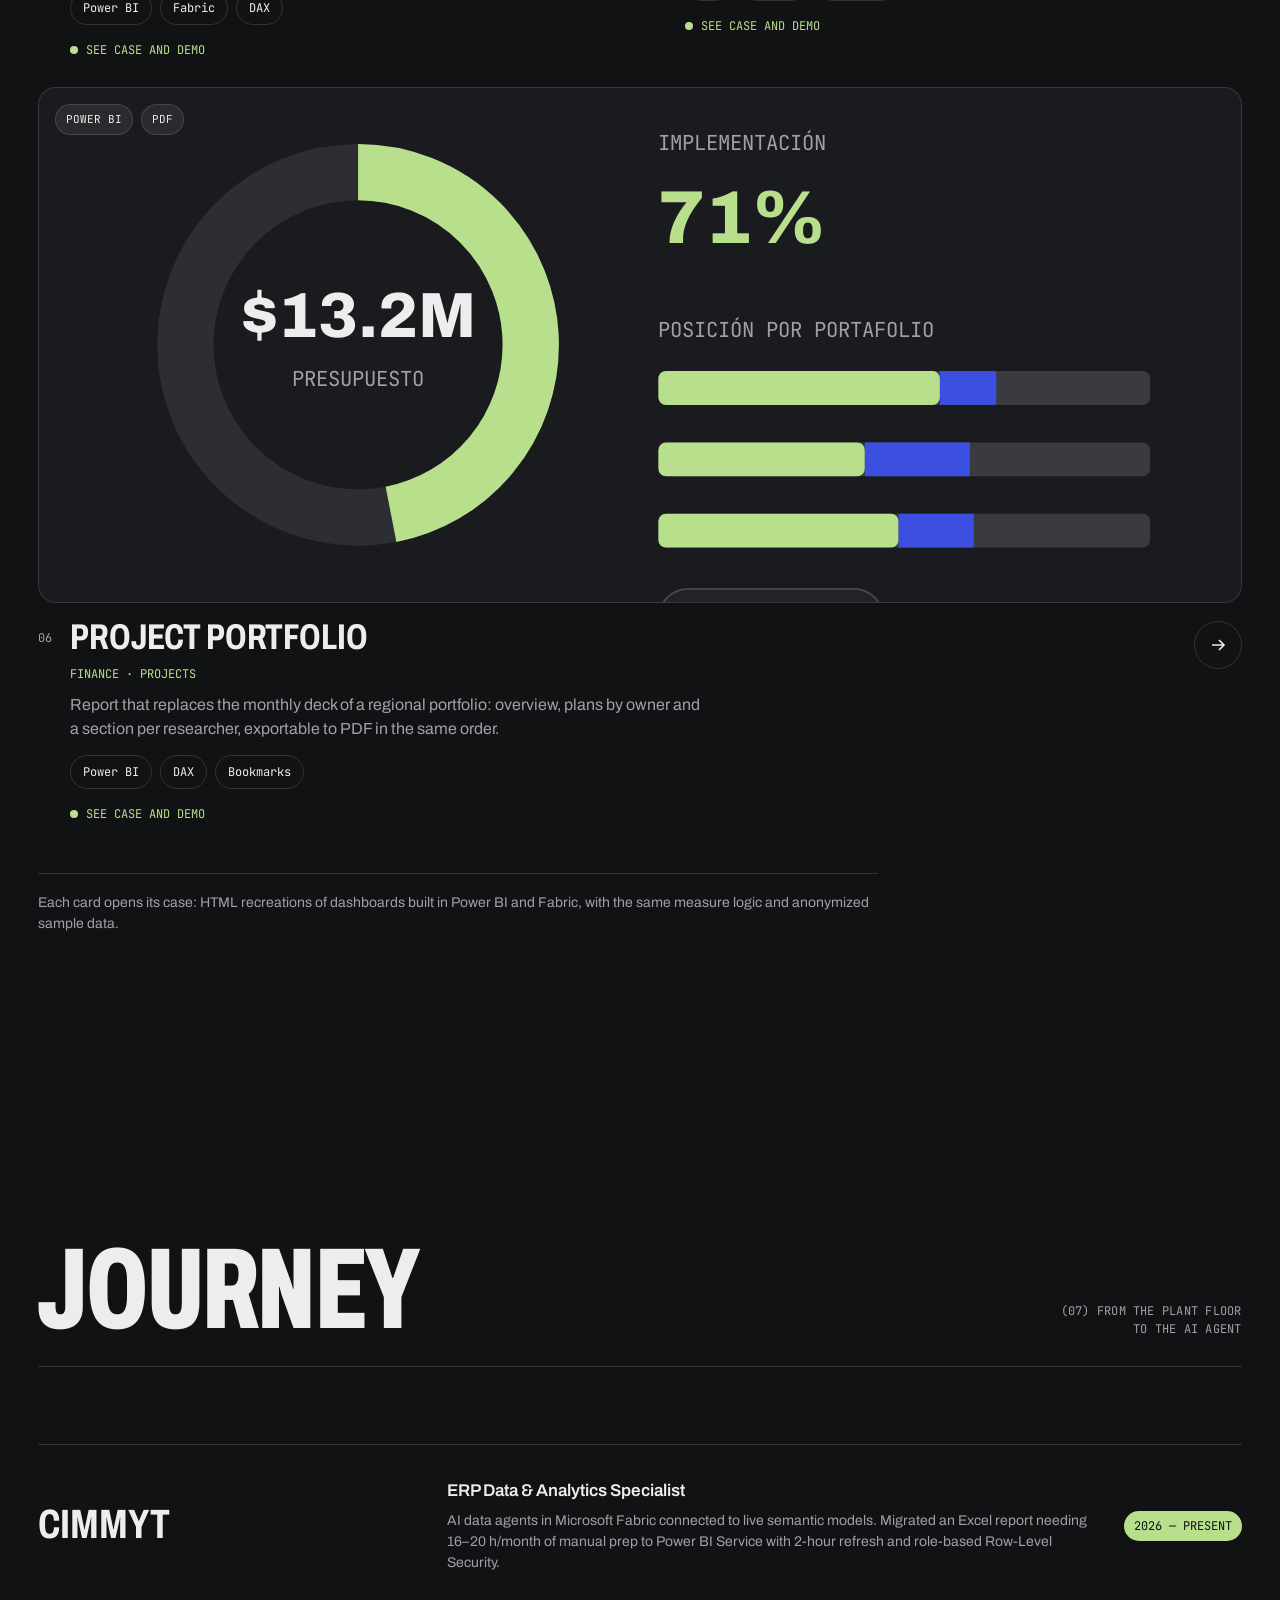
==== commit a34b1946: "Dashboards anonimizados: presupuesto vs gasto real, portafolio de proyectos y consumo cloud Co-Autho" ====
--- a/index.html
+++ b/index.html
@@ -253,6 +253,7 @@
       <p data-i18n="lbd">Un orquestador entrevista al usuario, redacta un plan por etapas y reparte el trabajo entre un analista de datos, un data engineer, un diseñador UX/UI y un documentador. El reporte de Power BI sale de generadores en código y un revisor acepta o rechaza cada entrega. Lo uso en tres dashboards: finanzas, portafolio de proyectos y consumo de nube.</p>
       <p class="lab__key"><b data-i18n="keyL">Decisión clave</b> <span data-i18n="lbk">Nada se construye sin un plan aprobado, y los generadores son la fuente de verdad. Así cada cambio se puede reproducir, tiene respaldo y declara su nivel de validación: preparado, revisado o validado en Power BI.</span></p>
       <div class="tags"><span class="tag">Orchestration</span><span class="tag">Subagents</span><span class="tag">Power BI</span><span class="tag">TMDL · PBIR</span><span class="tag">Human-in-the-loop</span></div>
+      <div class="lab__links"><a class="lab__link" href="dashboards/financial-execution.html"><svg width="14" height="14" viewBox="0 0 16 16" fill="none" stroke="currentColor" stroke-width="1.6"><path d="M4 1.5h5l3.5 3.5v9.5h-8.5zM9 1.5V5h3.5"/></svg><span data-i18n="lbL1">Presupuesto vs gasto</span></a><a class="lab__link" href="dashboards/portfolio-overview.html"><svg width="14" height="14" viewBox="0 0 16 16" fill="none" stroke="currentColor" stroke-width="1.6"><path d="M4 1.5h5l3.5 3.5v9.5h-8.5zM9 1.5V5h3.5"/></svg><span data-i18n="lbL2">Portafolio</span></a><a class="lab__link" href="dashboards/cloud-billing.html"><svg width="14" height="14" viewBox="0 0 16 16" fill="none" stroke="currentColor" stroke-width="1.6"><path d="M4 1.5h5l3.5 3.5v9.5h-8.5zM9 1.5V5h3.5"/></svg><span data-i18n="lbL3">Consumo cloud</span></a></div>
     </div>
   </article>
 
@@ -630,18 +631,18 @@
     </article>
 
     <article class="proj reveal">
-      <a class="proj__link" href="dashboards/financial-execution.html" aria-label="Explorar dashboard: Financial Execution Report"></a>
+      <a class="proj__link" href="dashboards/financial-execution.html" aria-label="Ver caso: Presupuesto vs gasto real"></a>
       <div class="proj__vis">
-        <div class="proj__badge"><span>Power BI</span><span>Power Automate</span></div>
+        <div class="proj__badge"><span>Power BI</span><span>DirectQuery</span></div>
         <svg viewBox="0 0 640 400" preserveAspectRatio="xMidYMid slice" aria-hidden="true">
           <rect width="640" height="400" fill="#1A1B1E"/>
           <g font-family="JBMono,monospace" font-size="11" fill="#9FA1A6">
-            <text x="48" y="70">EJECUTADO</text><text x="330" y="70">VS. PRESUPUESTO</text>
-          </g>
-          <text x="48" y="122" font-family="Archivo,sans-serif" font-size="46" font-weight="800" fill="#EDEDED">$84.2M</text>
-          <text x="330" y="122" font-family="Archivo,sans-serif" font-size="46" font-weight="800" fill="#B8E08C">96.1%</text>
+            <text x="48" y="70">GASTO REAL</text><text x="330" y="70">VS. PRESUPUESTO</text>
+          </g>
+          <text x="48" y="122" font-family="Archivo,sans-serif" font-size="46" font-weight="800" fill="#EDEDED">$32.6M</text>
+          <text x="330" y="122" font-family="Archivo,sans-serif" font-size="46" font-weight="800" fill="#B8E08C">67.9%</text>
           <g font-family="JBMono,monospace" font-size="11" fill="#9FA1A6">
-            <text x="48" y="178">CAPEX</text><text x="48" y="218">OPEX</text><text x="48" y="258">SERVICIOS</text>
+            <text x="48" y="178">UNIDAD A</text><text x="48" y="218">UNIDAD B</text><text x="48" y="258">UNIDAD C</text>
           </g>
           <g>
             <rect x="150" y="168" width="440" height="12" rx="6" fill="#2D2E32"/><rect class="bar hbar" x="150" y="168" width="420" height="12" rx="6" fill="#EDEDED"/>
@@ -650,9 +651,9 @@
             <path d="M572 160v28M572 200v28M572 240v28" stroke="#B8E08C" stroke-width="2"/>
           </g>
           <g font-family="JBMono,monospace" font-size="11" text-anchor="middle">
-            <rect x="48" y="310" width="120" height="40" rx="20" fill="#222327" stroke="rgba(237,237,237,.2)"/><text x="108" y="334" fill="#EDEDED">FORMS</text>
-            <rect x="248" y="310" width="140" height="40" rx="20" fill="#B8E08C"/><text x="318" y="334" fill="#111214">AUTOMATE</text>
-            <rect x="468" y="310" width="124" height="40" rx="20" fill="#222327" stroke="rgba(237,237,237,.2)"/><text x="530" y="334" fill="#EDEDED">SHAREPOINT</text>
+            <rect x="48" y="310" width="120" height="40" rx="20" fill="#222327" stroke="rgba(237,237,237,.2)"/><text x="108" y="334" fill="#EDEDED">RESUMEN</text>
+            <rect x="248" y="310" width="140" height="40" rx="20" fill="#B8E08C"/><text x="318" y="334" fill="#111214">PROGRAMAS</text>
+            <rect x="468" y="310" width="124" height="40" rx="20" fill="#222327" stroke="rgba(237,237,237,.2)"/><text x="530" y="334" fill="#EDEDED">DETALLE</text>
           </g>
           <g fill="none" stroke="rgba(237,237,237,.35)" stroke-width="1.5" class="flow"><path d="M168 330H248"/><path d="M388 330H468"/></g>
         </svg>
@@ -660,11 +661,11 @@
       <div class="proj__meta">
         <span class="proj__idx">02</span>
         <div>
-          <h3>Financial Execution Report</h3>
+          <h3 data-i18n="p2t">Presupuesto vs gasto real</h3>
           <span class="proj__client" data-i18n="p2c">Finanzas · Presupuesto</span>
-          <p class="proj__desc" data-i18n="p2d">Reporte de ejecución financiera con página de comentarios integrada vía Microsoft Forms → Power Automate → SharePoint, renderizada con HTML Viewer.</p>
-          <div class="tags"><span class="tag">Power BI</span><span class="tag">Power Automate</span><span class="tag">SharePoint</span></div>
-          <span class="proj__cta" data-i18n="explore">Explorar dashboard</span>
+          <p class="proj__desc" data-i18n="p2d">Dashboard que reemplaza el Excel mensual de presupuesto vs gasto real: ejecución contra el ritmo lineal, sobregiros y drill-through hasta la transacción.</p>
+          <div class="tags"><span class="tag">Power BI</span><span class="tag">DirectQuery</span><span class="tag">DAX</span></div>
+          <span class="proj__cta" data-i18n="caseCta">Ver caso y demo</span>
         </div>
         <span class="proj__arrow" aria-hidden="true"><svg width="16" height="16" viewBox="0 0 16 16" fill="none" stroke="currentColor" stroke-width="1.6"><path d="M2 8h12M9 3l5 5-5 5"/></svg></span>
       </div>
@@ -703,16 +704,16 @@
     </article>
 
     <article class="proj reveal">
-      <a class="proj__link" href="dashboards/cloud-billing.html" aria-label="Ver caso: Cloud billing unificado"></a>
+      <a class="proj__link" href="dashboards/cloud-billing.html" aria-label="Ver caso: Consumo cloud"></a>
       <div class="proj__vis">
-        <div class="proj__badge"><span>SharePoint</span><span>Automation</span></div>
+        <div class="proj__badge"><span>Power BI</span><span>Fabric</span></div>
         <svg viewBox="0 0 640 400" preserveAspectRatio="xMidYMid slice" aria-hidden="true">
           <rect width="640" height="400" fill="#1A1B1E"/>
           <!-- files -->
           <g fill="#222327" stroke="rgba(237,237,237,.14)">
             <rect x="46" y="70" width="74" height="92" rx="8"/><rect x="46" y="182" width="74" height="92" rx="8"/><rect x="46" y="294" width="74" height="92" rx="8" opacity=".6"/>
           </g>
-          <g font-family="JBMono,monospace" font-size="11" fill="#9FA1A6"><text x="58" y="98">ENE.xlsx</text><text x="58" y="210">FEB.xlsx</text><text x="58" y="322">MAR.xlsx</text></g>
+          <g font-family="JBMono,monospace" font-size="11" fill="#9FA1A6"><text x="58" y="98">USO·ENE</text><text x="58" y="210">USO·FEB</text><text x="58" y="322">USO·MAR</text></g>
           <g fill="rgba(237,237,237,.14)"><rect x="58" y="112" width="48" height="6" rx="2"/><rect x="58" y="126" width="36" height="6" rx="2"/><rect x="58" y="224" width="48" height="6" rx="2"/><rect x="58" y="238" width="40" height="6" rx="2"/><rect x="58" y="336" width="44" height="6" rx="2"/></g>
           <g fill="none" stroke="#B8E08C" stroke-width="1.5" class="flow"><path d="M120 116 C180 116 180 200 232 200"/><path d="M120 228 L232 206"/><path d="M120 340 C180 340 180 212 232 212"/></g>
           <circle class="node" cx="256" cy="206" r="26" fill="#B8E08C"/>
@@ -733,10 +734,10 @@
       <div class="proj__meta">
         <span class="proj__idx">04</span>
         <div>
-          <h3 data-i18n="p4xt">Cloud billing unificado</h3>
-          <span class="proj__client">CIMMYT</span>
-          <p class="proj__desc" data-i18n="p4xd">Automatización que consolida los reportes mensuales de consumo cloud guardados en SharePoint y un tablero ejecutivo para que dirección vea tendencia y costo por servicio.</p>
-          <div class="tags"><span class="tag">SharePoint</span><span class="tag">Fabric</span><span class="tag">Power BI</span></div>
+          <h3 data-i18n="p4xt">Consumo cloud</h3>
+          <span class="proj__client" data-i18n="p4xc">Datos y analítica</span>
+          <p class="proj__desc" data-i18n="p4xd">Dashboard del consumo mensual en la nube: cuánto hubo, cuánto cambió, qué recursos lo explican y si los datos cuadran con la fuente.</p>
+          <div class="tags"><span class="tag">Power BI</span><span class="tag">Fabric</span><span class="tag">DAX</span></div>
           <span class="proj__cta" data-i18n="caseCta">Ver caso y demo</span>
         </div>
         <span class="proj__arrow" aria-hidden="true"><svg width="16" height="16" viewBox="0 0 16 16" fill="none" stroke="currentColor" stroke-width="1.6"><path d="M2 8h12M9 3l5 5-5 5"/></svg></span>
@@ -774,7 +775,38 @@
       </div>
     </article>
 
-
+    <article class="proj proj--wide reveal">
+      <a class="proj__link" href="dashboards/portfolio-overview.html" aria-label="Ver caso: Portafolio de proyectos"></a>
+      <div class="proj__vis">
+        <div class="proj__badge"><span>Power BI</span><span>PDF</span></div>
+        <svg viewBox="0 0 640 400" preserveAspectRatio="xMidYMid slice" aria-hidden="true">
+          <rect width="640" height="400" fill="#1A1B1E"/>
+          <circle cx="170" cy="200" r="92" fill="none" stroke="#2D2E32" stroke-width="30"/>
+          <circle class="draw" pathLength="1" cx="170" cy="200" r="92" fill="none" stroke="#B8E08C" stroke-width="30" transform="rotate(-90 170 200)" style="stroke-dasharray:.47 1"/>
+          <text x="170" y="196" text-anchor="middle" font-family="Archivo,sans-serif" font-size="34" font-weight="800" fill="#EDEDED">$13.2M</text>
+          <text x="170" y="222" text-anchor="middle" font-family="JBMono,monospace" font-size="11" fill="#9FA1A6">PRESUPUESTO</text>
+          <g font-family="JBMono,monospace" font-size="11" fill="#9FA1A6"><text x="330" y="96">IMPLEMENTACIÓN</text><text x="330" y="196">POSICIÓN POR PORTAFOLIO</text></g>
+          <text x="330" y="146" font-family="Archivo,sans-serif" font-size="40" font-weight="800" fill="#B8E08C">71%</text>
+          <g>
+            <rect x="330" y="214" width="262" height="18" rx="4" fill="#3A3B40"/><rect class="bar hbar" x="330" y="214" width="150" height="18" rx="4" fill="#B8E08C"/><rect class="bar hbar" x="480" y="214" width="30" height="18" fill="#3B4FE0"/>
+            <rect x="330" y="252" width="262" height="18" rx="4" fill="#3A3B40"/><rect class="bar hbar" x="330" y="252" width="110" height="18" rx="4" fill="#B8E08C"/><rect class="bar hbar" x="440" y="252" width="56" height="18" fill="#3B4FE0"/>
+            <rect x="330" y="290" width="262" height="18" rx="4" fill="#3A3B40"/><rect class="bar hbar" x="330" y="290" width="128" height="18" rx="4" fill="#B8E08C"/><rect class="bar hbar" x="458" y="290" width="40" height="18" fill="#3B4FE0"/>
+          </g>
+          <g font-family="JBMono,monospace" font-size="11" text-anchor="middle"><rect x="330" y="330" width="120" height="32" rx="16" fill="#222327" stroke="rgba(237,237,237,.2)"/><text x="390" y="350" fill="#EDEDED">PPTX → PDF</text></g>
+        </svg>
+      </div>
+      <div class="proj__meta">
+        <span class="proj__idx">06</span>
+        <div>
+          <h3 data-i18n="pft">Portafolio de proyectos</h3>
+          <span class="proj__client" data-i18n="pfc">Finanzas · Proyectos</span>
+          <p class="proj__desc" data-i18n="pfd">Reporte que reemplaza la presentación mensual de un portafolio regional: panorama, planes por responsable y una sección por investigador, exportable a PDF en el mismo orden.</p>
+          <div class="tags"><span class="tag">Power BI</span><span class="tag">DAX</span><span class="tag">Bookmarks</span></div>
+          <span class="proj__cta" data-i18n="caseCta">Ver caso y demo</span>
+        </div>
+        <span class="proj__arrow" aria-hidden="true"><svg width="16" height="16" viewBox="0 0 16 16" fill="none" stroke="currentColor" stroke-width="1.6"><path d="M2 8h12M9 3l5 5-5 5"/></svg></span>
+      </div>
+    </article>
 
   </div>
   <p class="work__note" data-i18n="workNote">Cada tarjeta abre su caso: recreaciones en HTML de dashboards construidos en Power BI y Fabric, con la misma lógica de medidas y datos de muestra anonimizados.</p>
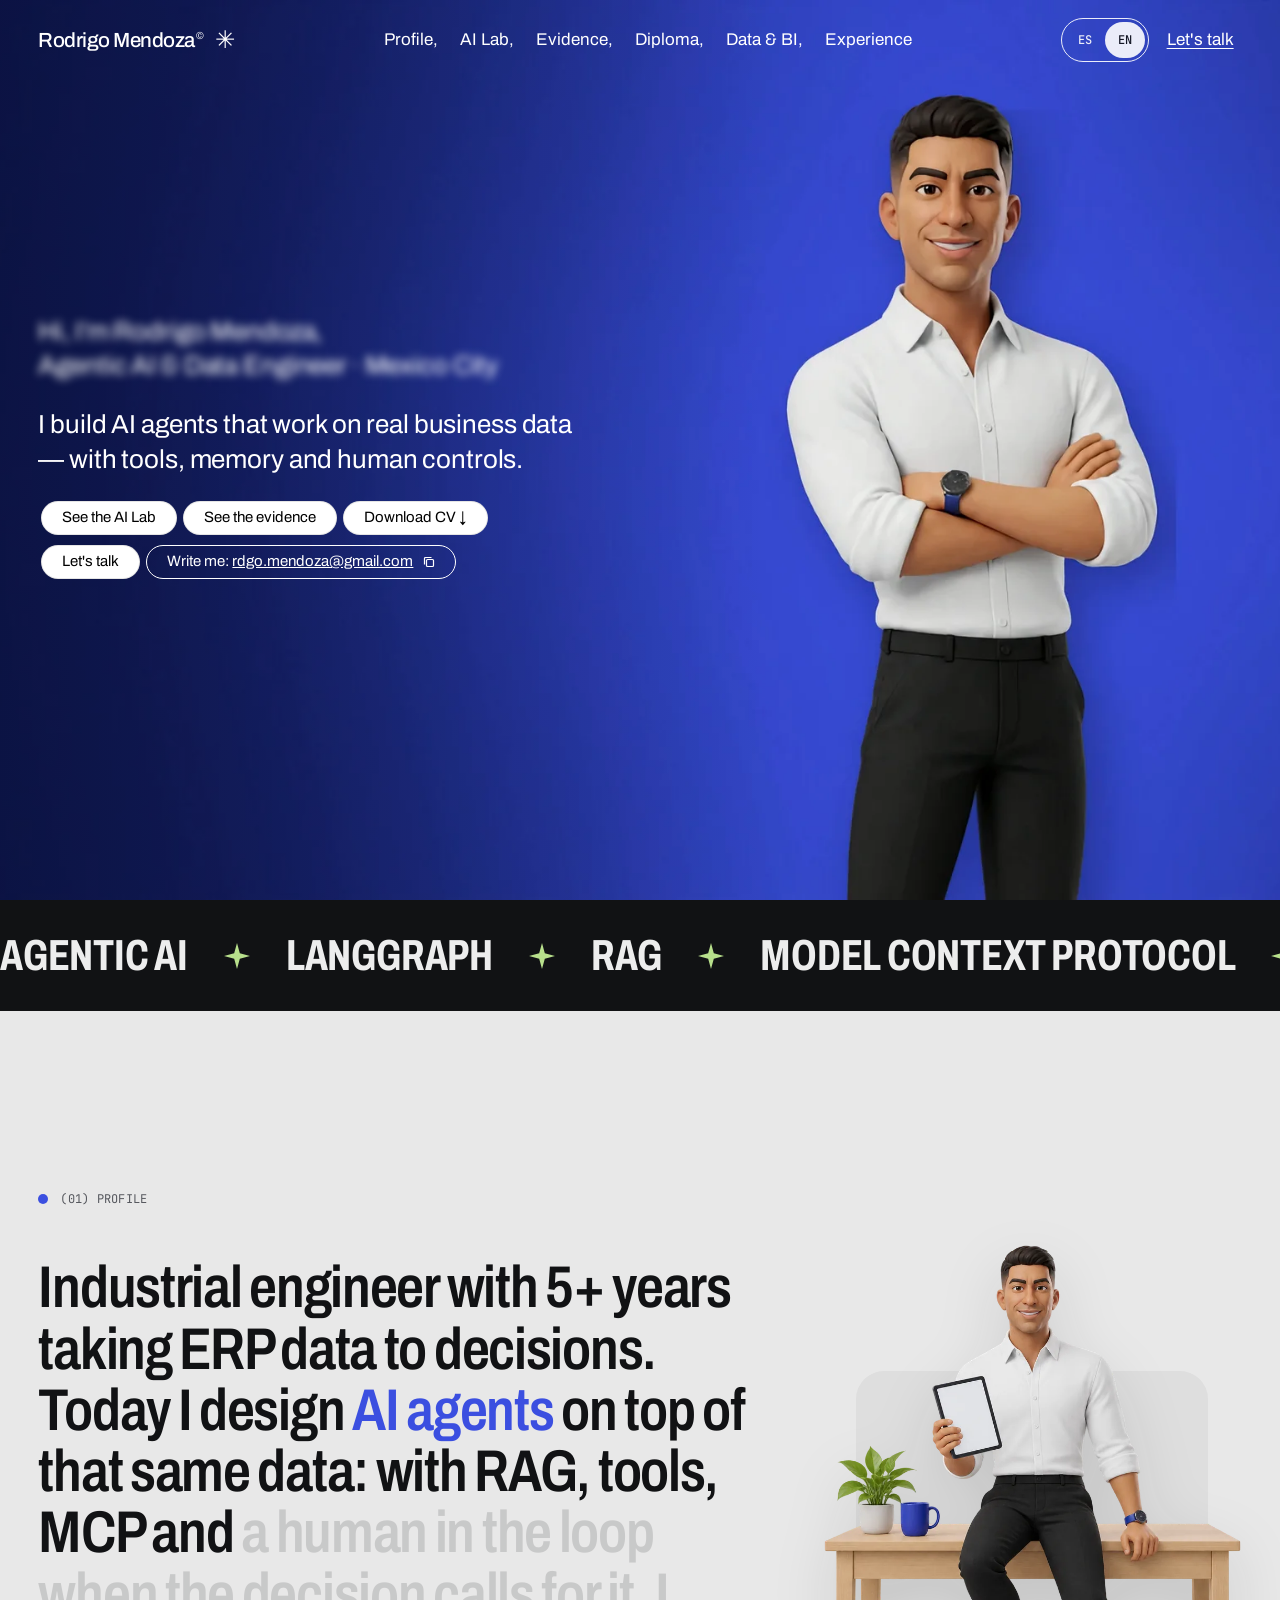
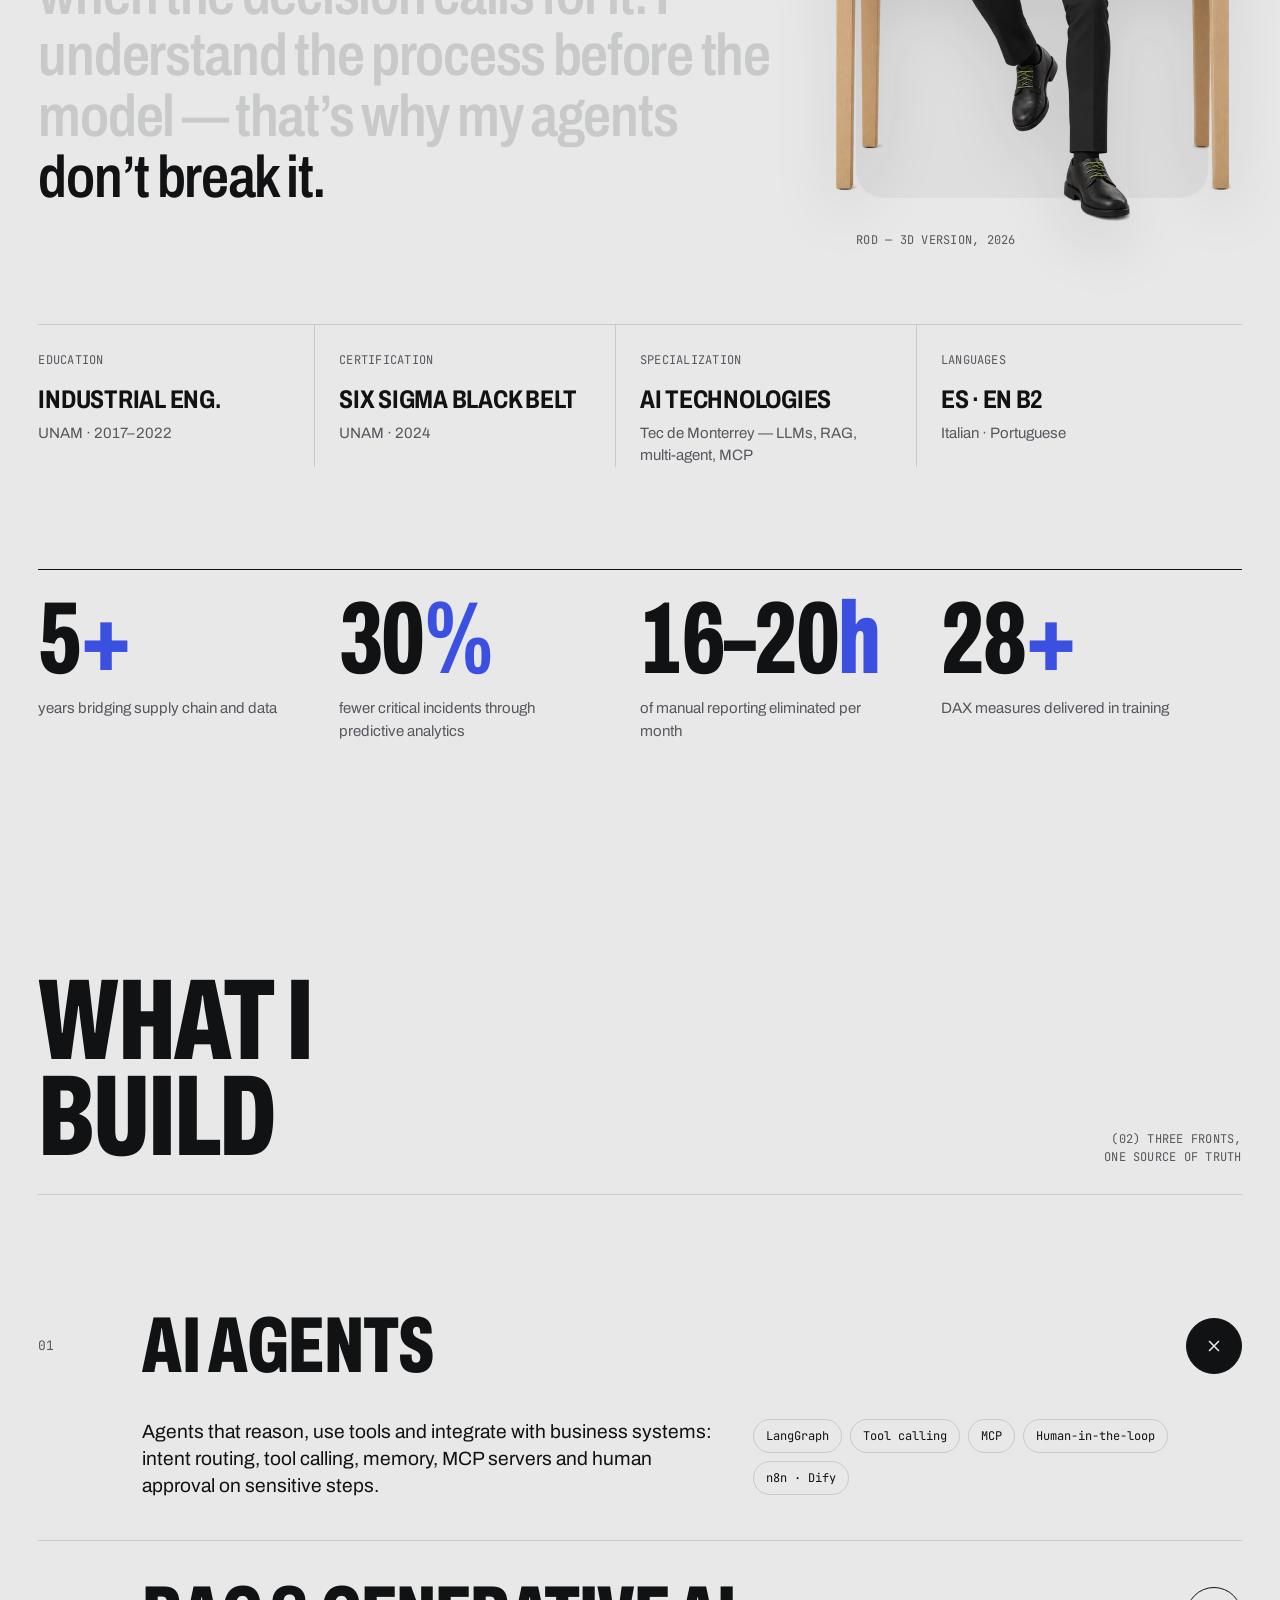
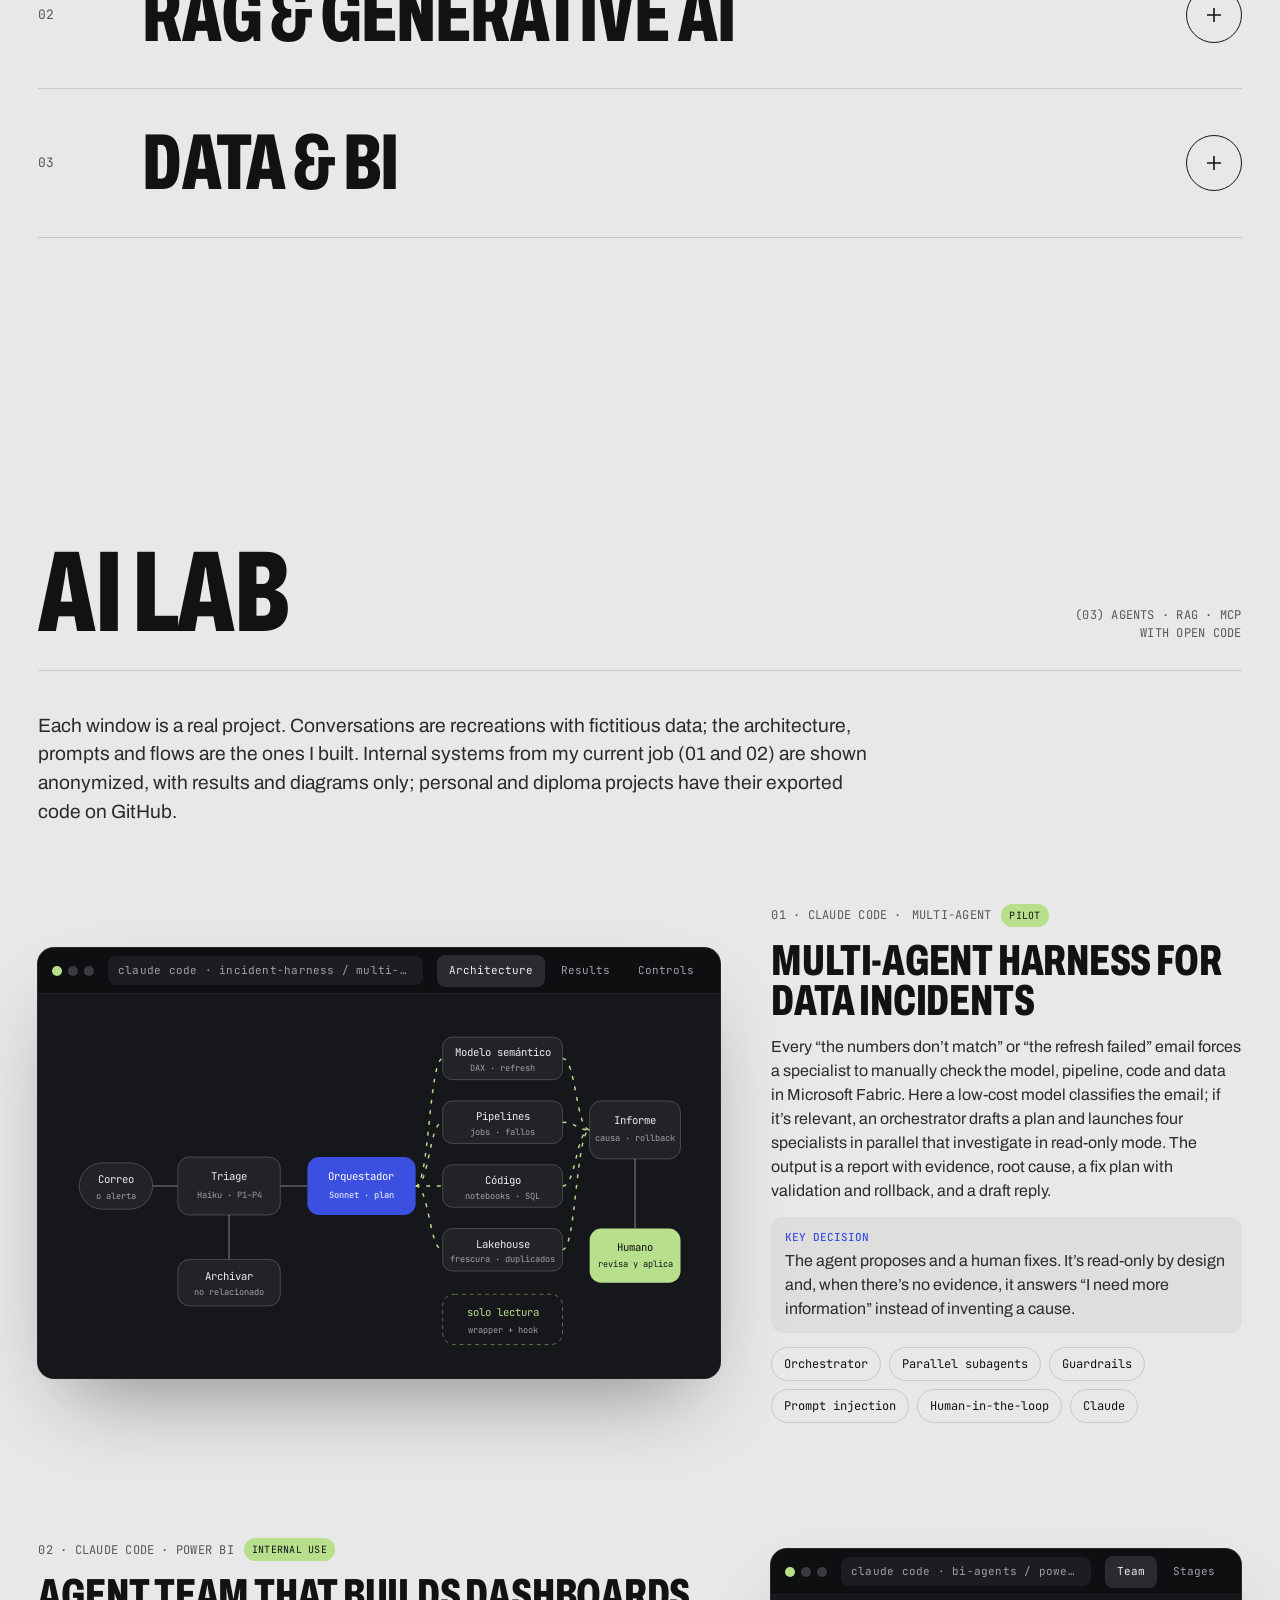
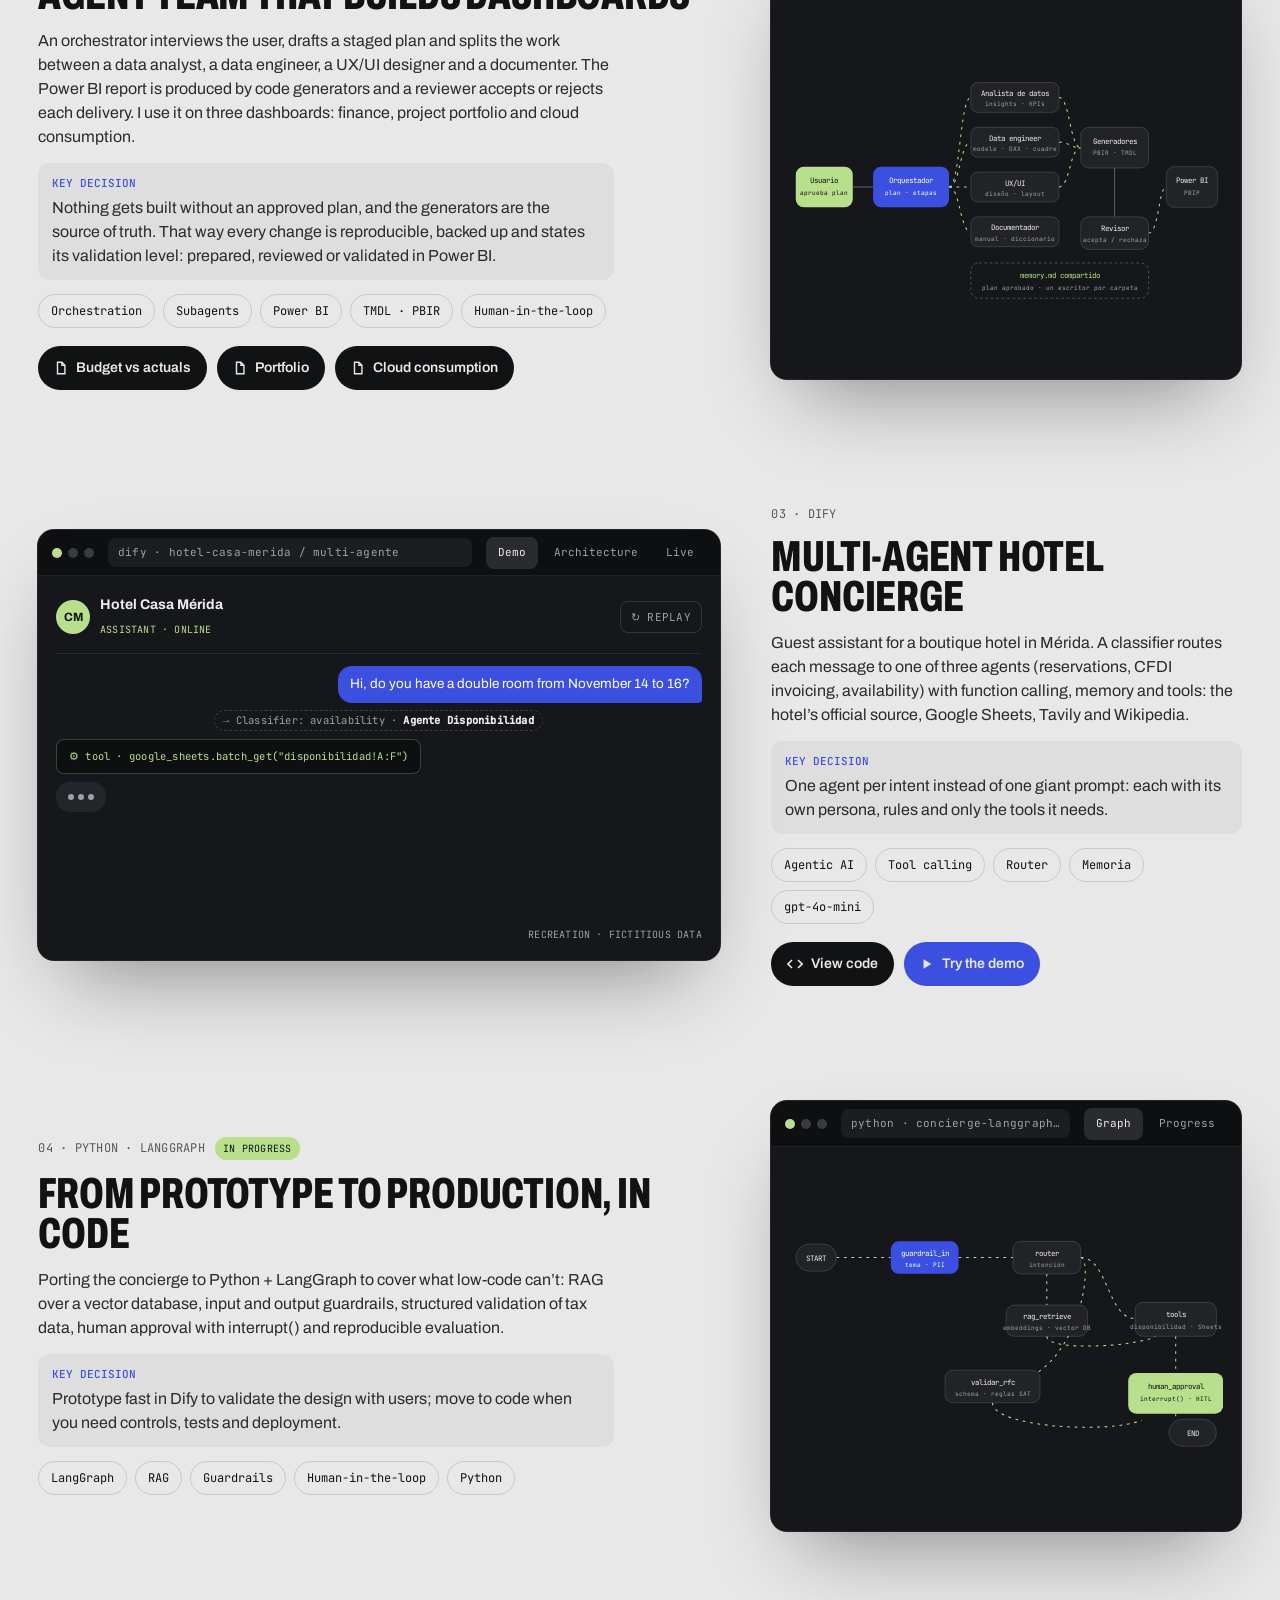
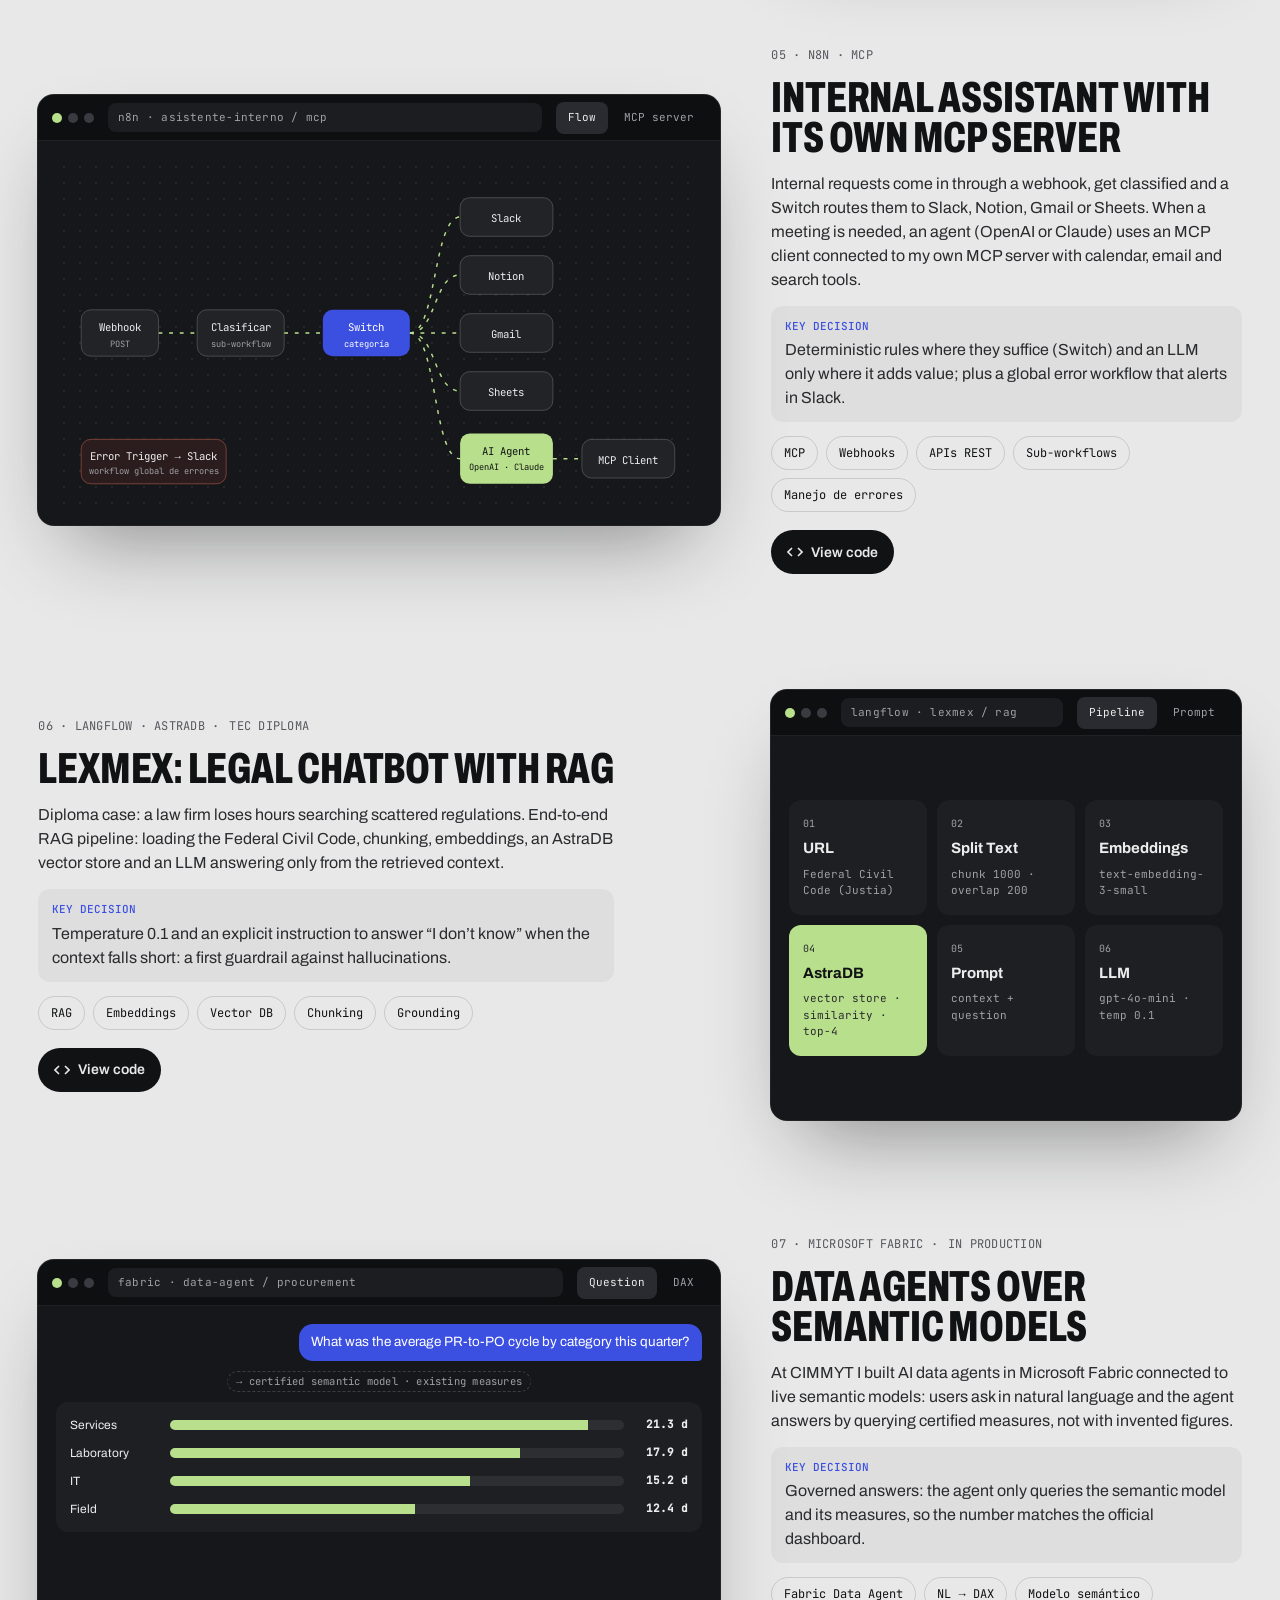
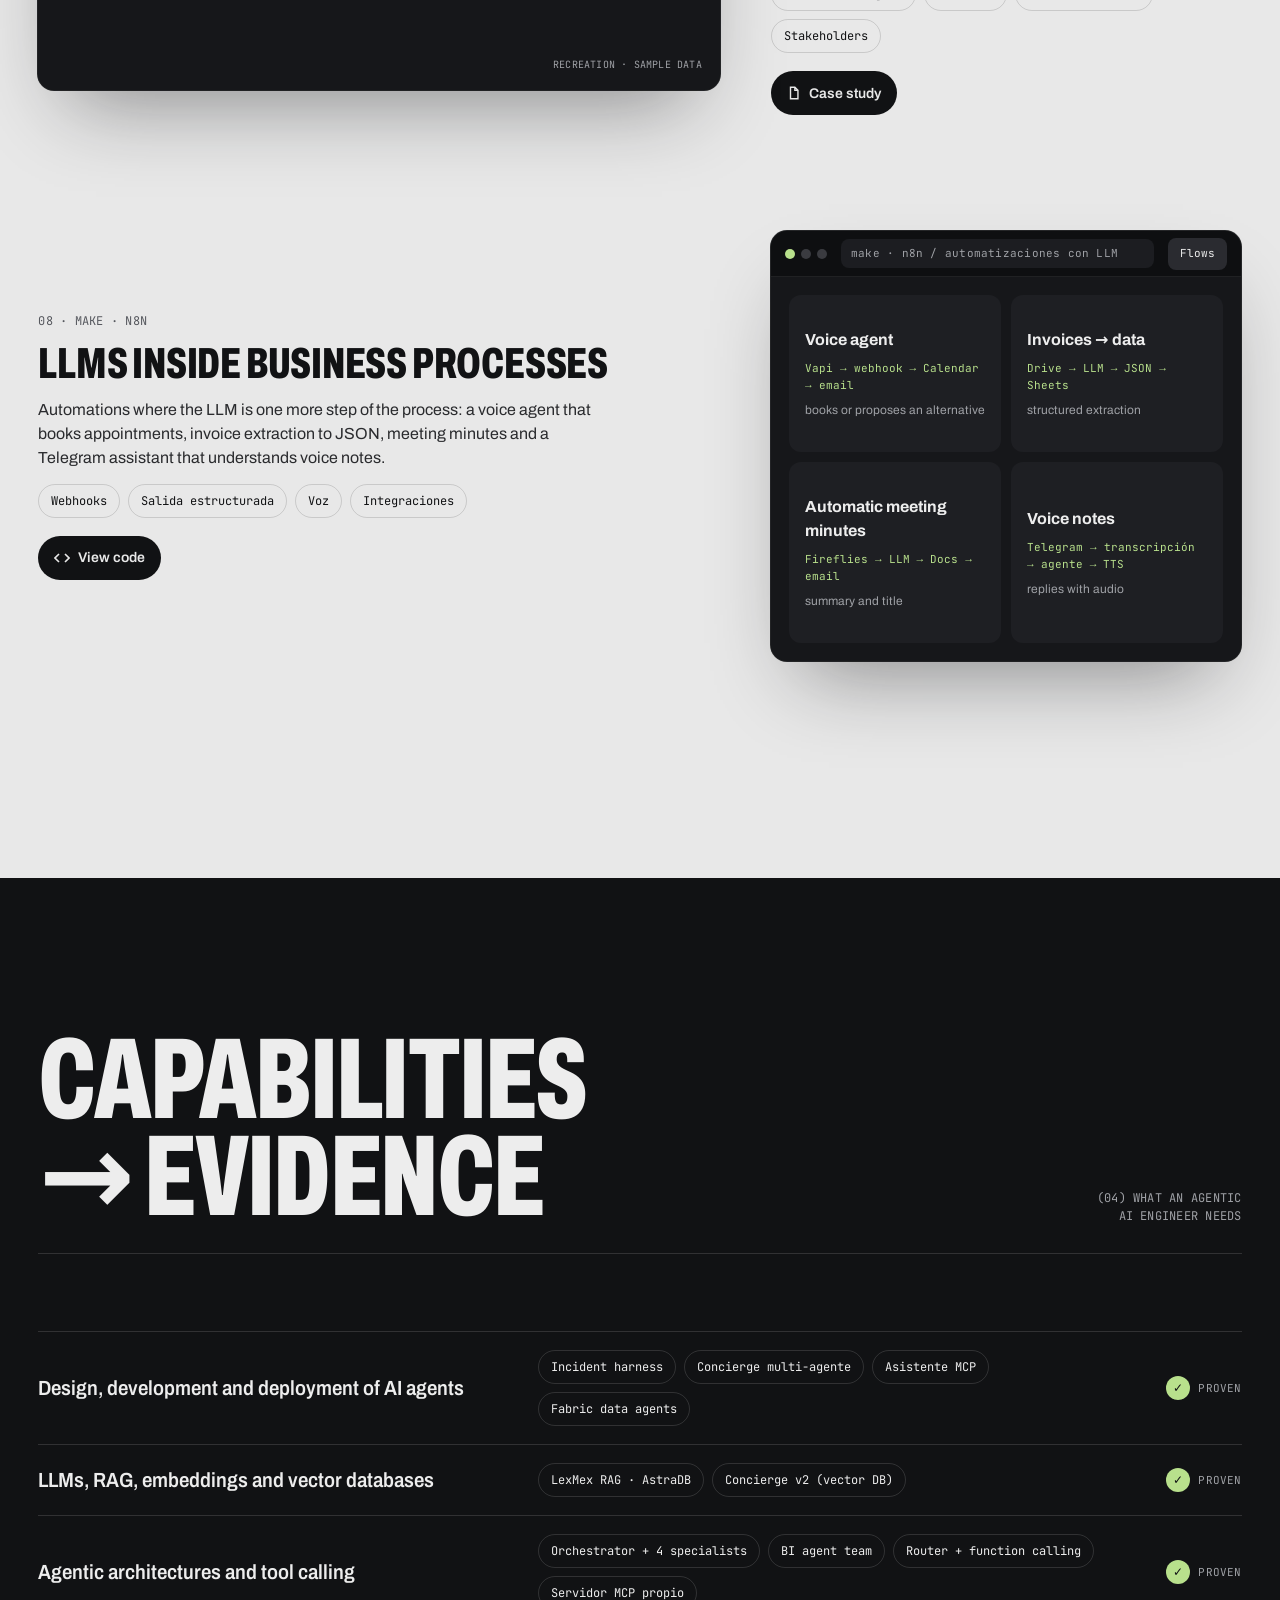
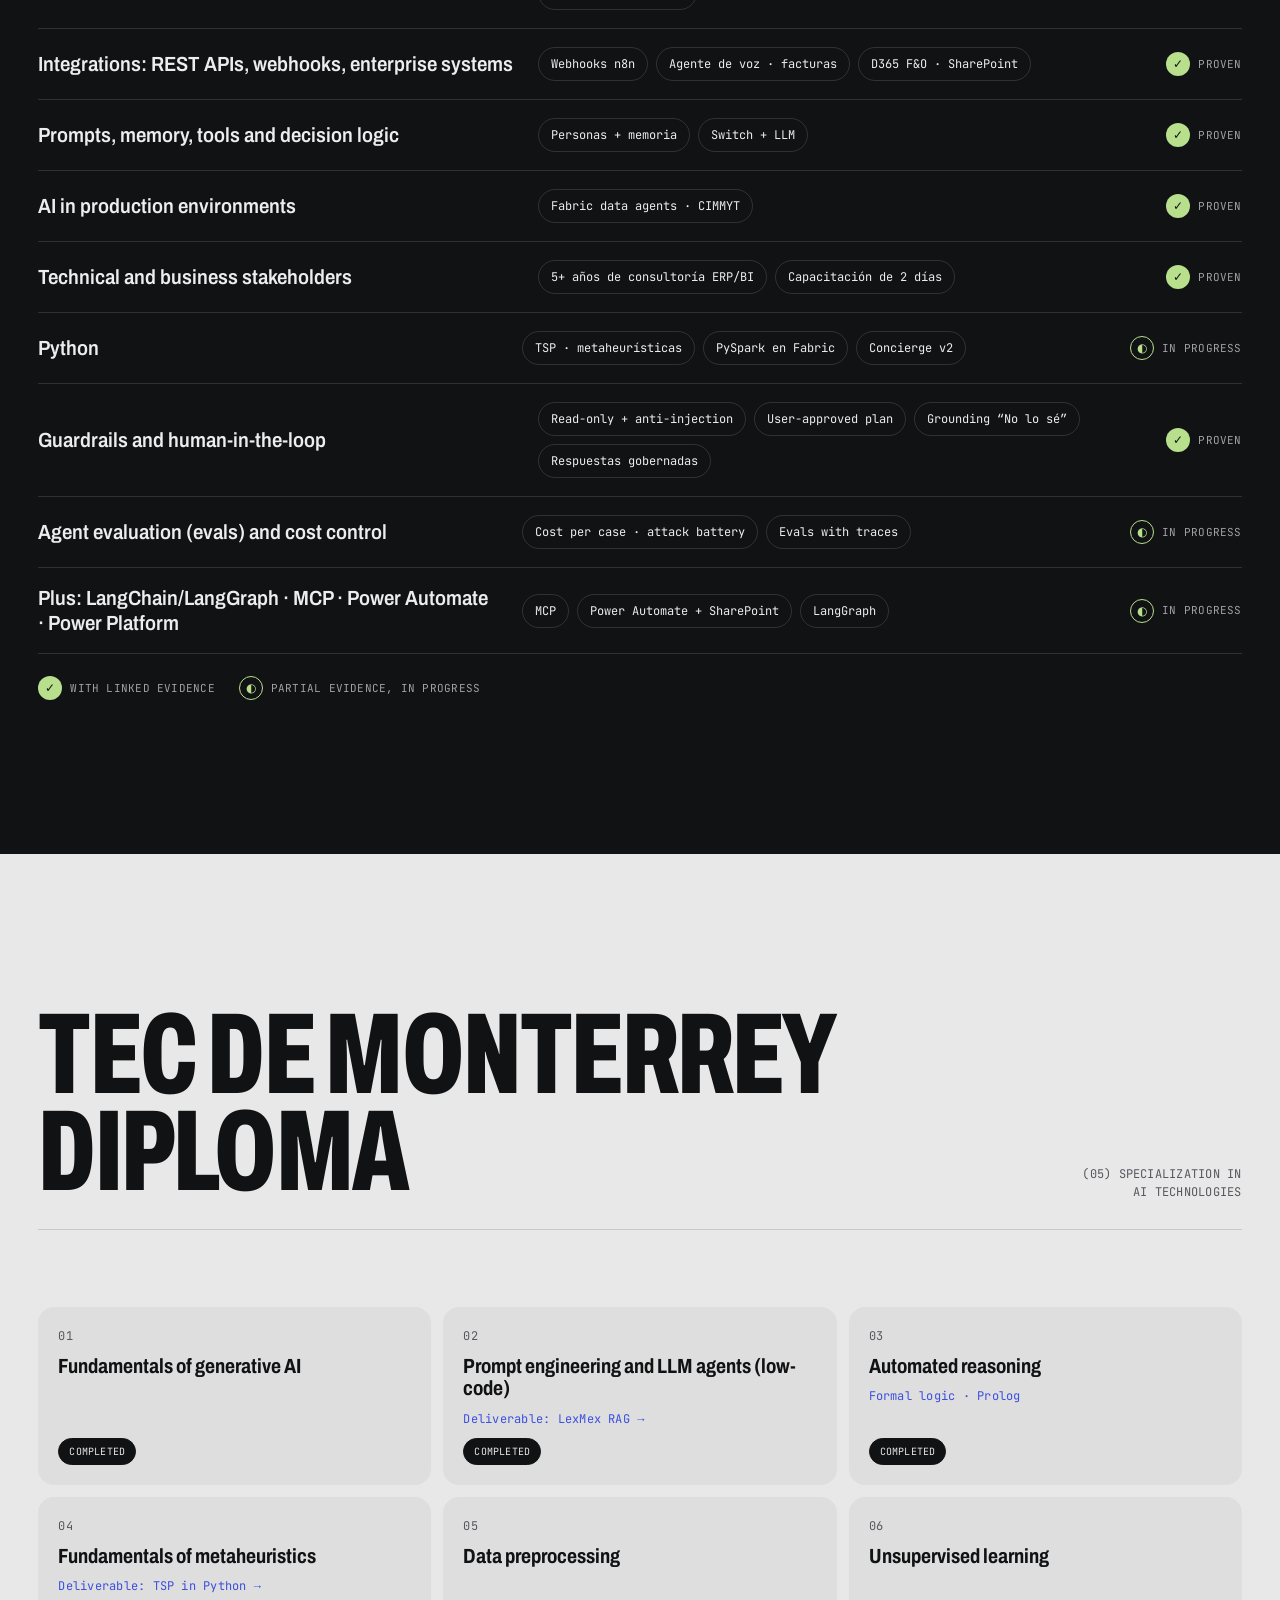
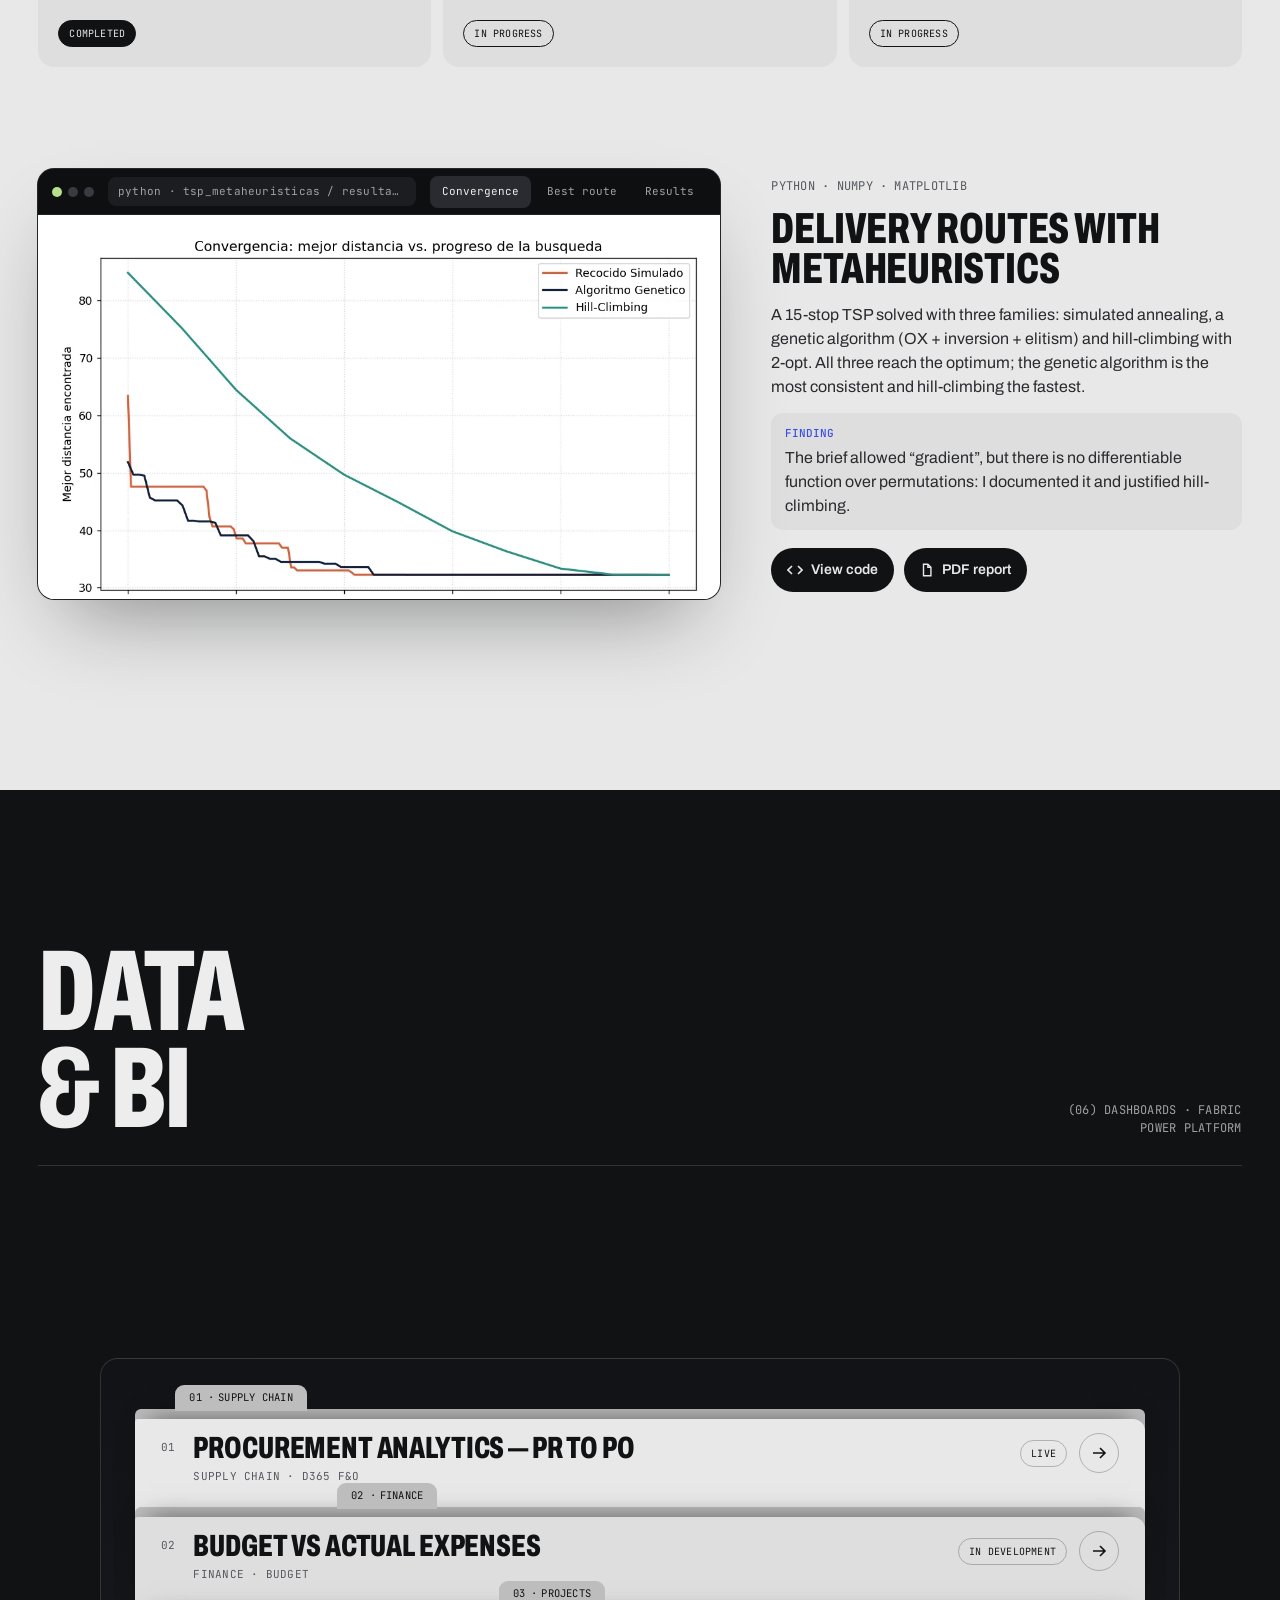
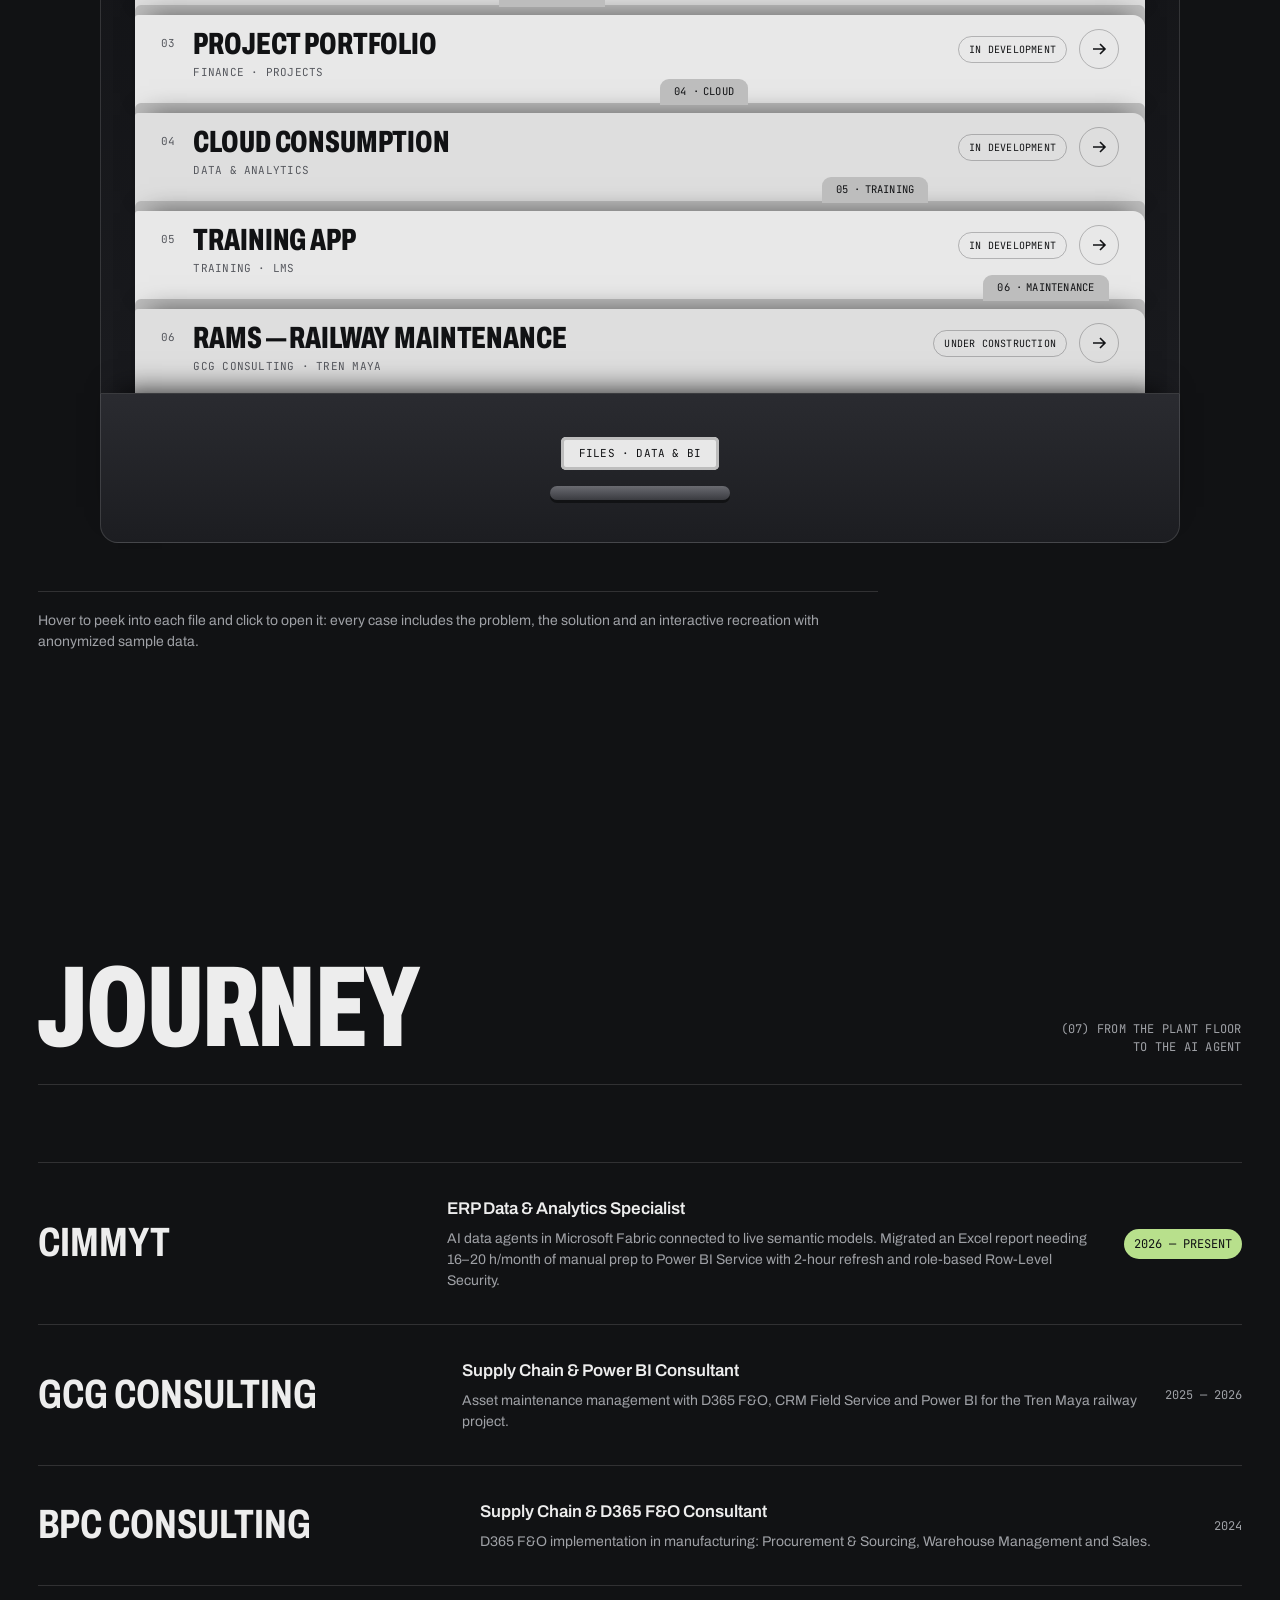
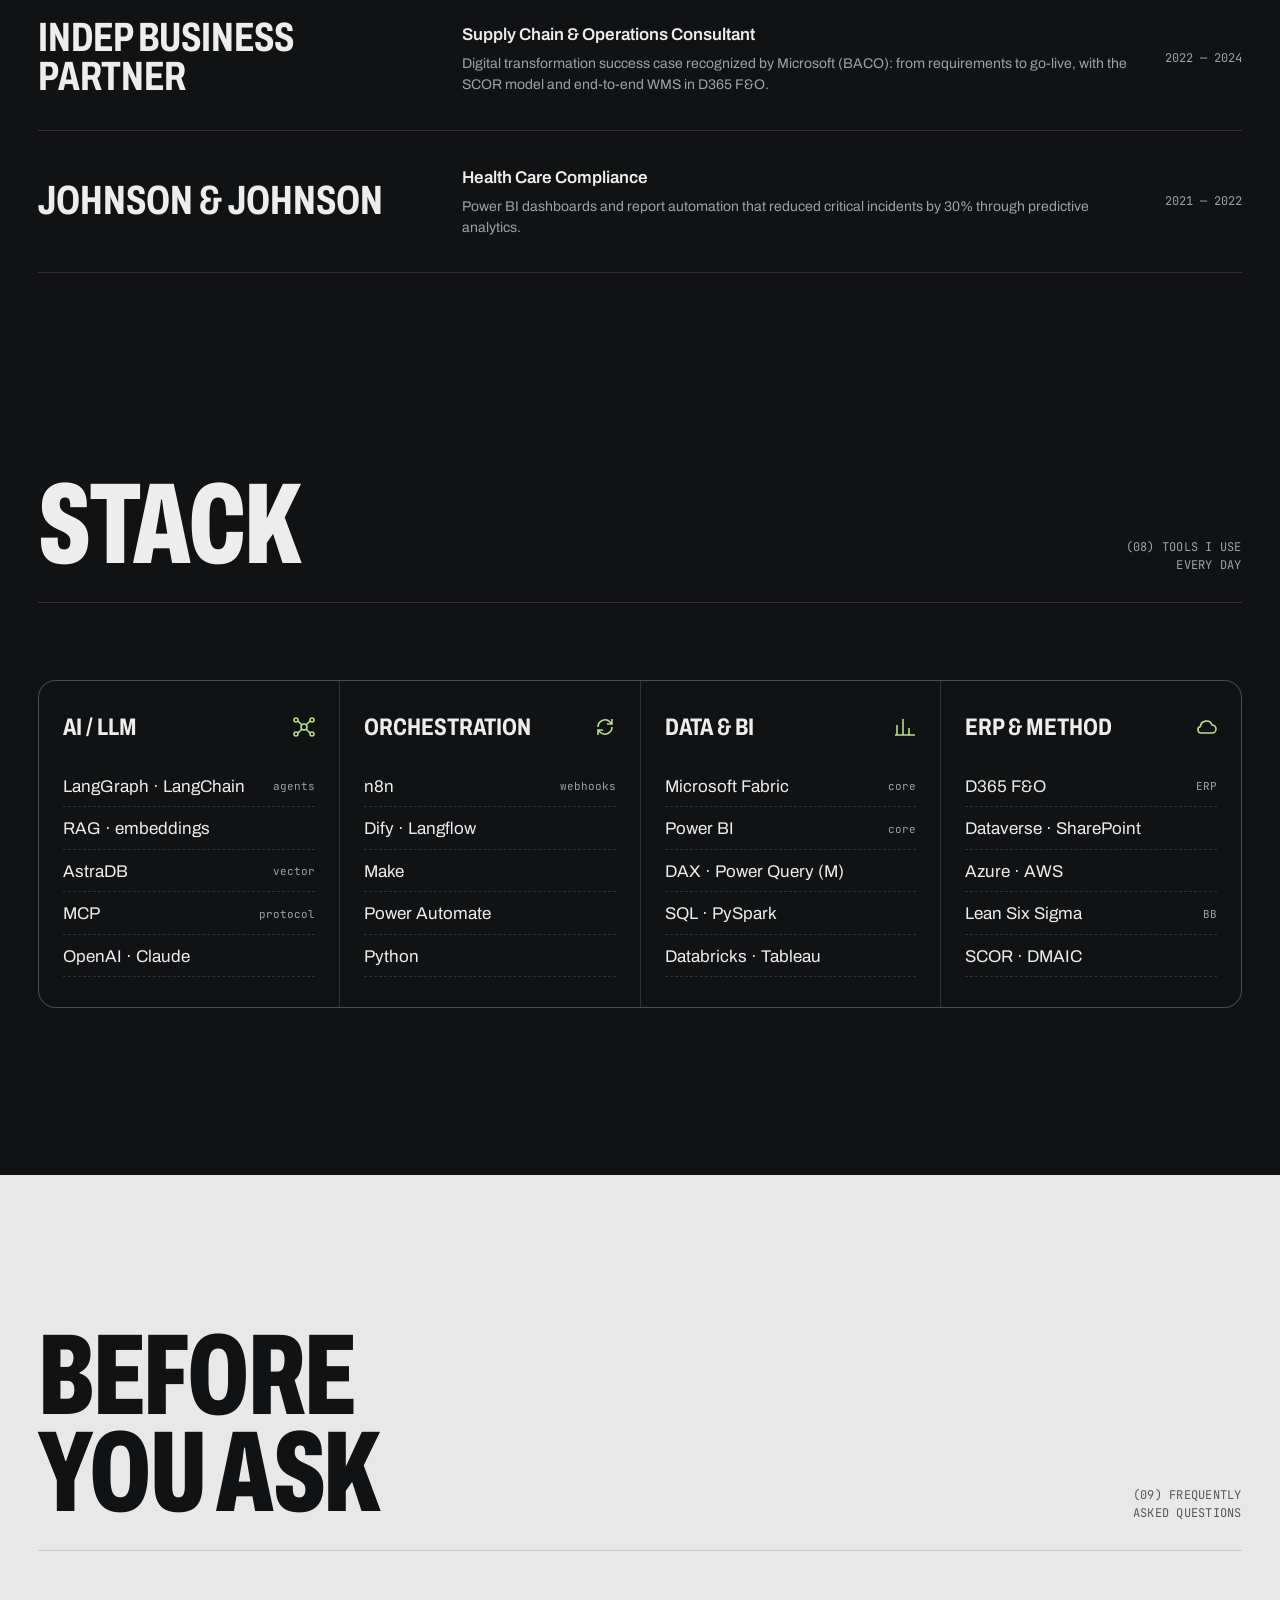
==== commit d8c7a147: "Datos & BI: archivero de expedientes en lugar de tarjetas con vista previa Co-Authored-By: Claude Op" ====
--- a/index.html
+++ b/index.html
@@ -576,240 +576,96 @@
     <h2 data-i18n="workH">Datos<br>&amp; BI</h2>
     <span class="mono" data-i18n="workS">(06) Dashboards · Fabric<br>Power Platform</span>
   </div>
-  <div class="projects">
-
-    <article class="proj proj--wide reveal">
-      <a class="proj__link" href="dashboards/procurement-analytics.html" aria-label="Explorar dashboard: Procurement Analytics"></a>
-      <div class="proj__vis">
-        <div class="proj__badge"><span>Dashboard en vivo</span><span>D365 F&amp;O</span></div>
-        <svg viewBox="0 0 1260 540" preserveAspectRatio="xMidYMid slice" aria-hidden="true">
-          <rect width="1260" height="540" fill="#1A1B1E"/>
-          <g stroke="rgba(237,237,237,.07)"><path d="M0 108H1260M0 216H1260M0 324H1260M0 432H1260"/></g>
-          <!-- KPI tiles -->
-          <g font-family="JBMono,monospace" fill="#9FA1A6" font-size="13">
-            <rect x="80" y="90" width="230" height="110" rx="14" fill="#222327" stroke="rgba(237,237,237,.1)"/>
-            <text x="102" y="124">CICLO PR → PO</text><text x="102" y="178" font-family="Archivo,sans-serif" font-size="40" font-weight="800" fill="#EDEDED">18.4 d</text>
-            <rect x="80" y="220" width="230" height="110" rx="14" fill="#222327" stroke="rgba(237,237,237,.1)"/>
-            <text x="102" y="254">ON-TIME</text><text x="102" y="308" font-family="Archivo,sans-serif" font-size="40" font-weight="800" fill="#EDEDED">92%</text>
-            <rect x="80" y="350" width="230" height="110" rx="14" fill="#B8E08C"/>
-            <text x="102" y="384" fill="#111214">MEDALLION</text><text x="102" y="436" font-family="Archivo,sans-serif" font-size="30" font-weight="800" fill="#111214">Bronze → Gold</text>
-          </g>
-          <!-- bars -->
-          <g>
-            <rect class="bar" x="380" y="300" width="38" height="160" rx="4" fill="#3A3B40"/>
-            <rect class="bar" x="436" y="250" width="38" height="210" rx="4" fill="#3A3B40" style="transition-delay:.05s"/>
-            <rect class="bar" x="492" y="280" width="38" height="180" rx="4" fill="#3A3B40" style="transition-delay:.1s"/>
-            <rect class="bar" x="548" y="200" width="38" height="260" rx="4" fill="#3A3B40" style="transition-delay:.15s"/>
-            <rect class="bar" x="604" y="230" width="38" height="230" rx="4" fill="#3A3B40" style="transition-delay:.2s"/>
-            <rect class="bar" x="660" y="160" width="38" height="300" rx="4" fill="#EDEDED" style="transition-delay:.25s"/>
-            <rect class="bar" x="716" y="190" width="38" height="270" rx="4" fill="#3A3B40" style="transition-delay:.3s"/>
-            <rect class="bar" x="772" y="140" width="38" height="320" rx="4" fill="#3A3B40" style="transition-delay:.35s"/>
-            <rect class="bar" x="828" y="170" width="38" height="290" rx="4" fill="#3A3B40" style="transition-delay:.4s"/>
-            <rect class="bar" x="884" y="110" width="38" height="350" rx="4" fill="#B8E08C" style="transition-delay:.45s"/>
-          </g>
-          <path class="draw" pathLength="1" d="M399 330 L455 300 L511 312 L567 250 L623 268 L679 210 L735 226 L791 180 L847 196 L903 140" fill="none" stroke="#B8E08C" stroke-width="3"/>
-          <circle class="blink" cx="903" cy="140" r="7" fill="#B8E08C"/>
-          <!-- side table -->
-          <g font-family="JBMono,monospace" font-size="12" fill="#9FA1A6">
-            <text x="990" y="120">PROVEEDOR</text><text x="1150" y="120" text-anchor="end">ESTATUS</text>
-            <g fill="rgba(237,237,237,.14)"><rect x="990" y="140" width="110" height="10" rx="3"/><rect x="990" y="178" width="140" height="10" rx="3"/><rect x="990" y="216" width="90" height="10" rx="3"/><rect x="990" y="254" width="125" height="10" rx="3"/><rect x="990" y="292" width="100" height="10" rx="3"/><rect x="990" y="330" width="135" height="10" rx="3"/></g>
-            <g><circle cx="1144" cy="145" r="5" fill="#EDEDED"/><circle cx="1144" cy="183" r="5" fill="#B8E08C"/><circle cx="1144" cy="221" r="5" fill="#EDEDED"/><circle cx="1144" cy="259" r="5" fill="#EDEDED"/><circle cx="1144" cy="297" r="5" fill="#B8E08C"/><circle cx="1144" cy="335" r="5" fill="#EDEDED"/></g>
-          </g>
-        </svg>
-      </div>
-      <div class="proj__meta">
-        <span class="proj__idx">01</span>
-        <div>
-          <h3 data-i18n="p1t">Procurement Analytics — PR a PO</h3>
-          <span class="proj__client">Supply chain · Procurement &amp; Sourcing</span>
-          <p class="proj__desc" data-i18n="p1d">Seguimiento del ciclo de compras sobre una arquitectura Bronze/Silver/Gold con D365 F&amp;O como fuente. Cycle-time triangulado contra datos de stakeholders.</p>
-          <div class="tags"><span class="tag">Power BI</span><span class="tag">Fabric</span><span class="tag">PySpark</span><span class="tag">DAX</span></div>
-          <span class="proj__cta" data-i18n="explore">Explorar dashboard</span>
-        </div>
-        <span class="proj__arrow" aria-hidden="true"><svg width="16" height="16" viewBox="0 0 16 16" fill="none" stroke="currentColor" stroke-width="1.6"><path d="M2 8h12M9 3l5 5-5 5"/></svg></span>
-      </div>
-    </article>
-
-    <article class="proj reveal">
-      <a class="proj__link" href="dashboards/financial-execution.html" aria-label="Ver caso: Presupuesto vs gasto real"></a>
-      <div class="proj__vis">
-        <div class="proj__badge"><span>Power BI</span><span>DirectQuery</span></div>
-        <svg viewBox="0 0 640 400" preserveAspectRatio="xMidYMid slice" aria-hidden="true">
-          <rect width="640" height="400" fill="#1A1B1E"/>
-          <g font-family="JBMono,monospace" font-size="11" fill="#9FA1A6">
-            <text x="48" y="70">GASTO REAL</text><text x="330" y="70">VS. PRESUPUESTO</text>
-          </g>
-          <text x="48" y="122" font-family="Archivo,sans-serif" font-size="46" font-weight="800" fill="#EDEDED">$32.6M</text>
-          <text x="330" y="122" font-family="Archivo,sans-serif" font-size="46" font-weight="800" fill="#B8E08C">67.9%</text>
-          <g font-family="JBMono,monospace" font-size="11" fill="#9FA1A6">
-            <text x="48" y="178">UNIDAD A</text><text x="48" y="218">UNIDAD B</text><text x="48" y="258">UNIDAD C</text>
-          </g>
-          <g>
-            <rect x="150" y="168" width="440" height="12" rx="6" fill="#2D2E32"/><rect class="bar hbar" x="150" y="168" width="420" height="12" rx="6" fill="#EDEDED"/>
-            <rect x="150" y="208" width="440" height="12" rx="6" fill="#2D2E32"/><rect class="bar hbar" x="150" y="208" width="400" height="12" rx="6" fill="#EDEDED"/>
-            <rect x="150" y="248" width="440" height="12" rx="6" fill="#2D2E32"/><rect class="bar hbar" x="150" y="248" width="436" height="12" rx="6" fill="#B8E08C"/>
-            <path d="M572 160v28M572 200v28M572 240v28" stroke="#B8E08C" stroke-width="2"/>
-          </g>
-          <g font-family="JBMono,monospace" font-size="11" text-anchor="middle">
-            <rect x="48" y="310" width="120" height="40" rx="20" fill="#222327" stroke="rgba(237,237,237,.2)"/><text x="108" y="334" fill="#EDEDED">RESUMEN</text>
-            <rect x="248" y="310" width="140" height="40" rx="20" fill="#B8E08C"/><text x="318" y="334" fill="#111214">PROGRAMAS</text>
-            <rect x="468" y="310" width="124" height="40" rx="20" fill="#222327" stroke="rgba(237,237,237,.2)"/><text x="530" y="334" fill="#EDEDED">DETALLE</text>
-          </g>
-          <g fill="none" stroke="rgba(237,237,237,.35)" stroke-width="1.5" class="flow"><path d="M168 330H248"/><path d="M388 330H468"/></g>
-        </svg>
-      </div>
-      <div class="proj__meta">
-        <span class="proj__idx">02</span>
-        <div>
-          <h3 data-i18n="p2t">Presupuesto vs gasto real</h3>
-          <span class="proj__client" data-i18n="p2c">Finanzas · Presupuesto</span>
-          <p class="proj__desc" data-i18n="p2d">Dashboard que reemplaza el Excel mensual de presupuesto vs gasto real: ejecución contra el ritmo lineal, sobregiros y drill-through hasta la transacción.</p>
-          <div class="tags"><span class="tag">Power BI</span><span class="tag">DirectQuery</span><span class="tag">DAX</span></div>
-          <span class="proj__cta" data-i18n="caseCta">Ver caso y demo</span>
-        </div>
-        <span class="proj__arrow" aria-hidden="true"><svg width="16" height="16" viewBox="0 0 16 16" fill="none" stroke="currentColor" stroke-width="1.6"><path d="M2 8h12M9 3l5 5-5 5"/></svg></span>
-      </div>
-    </article>
-
-    <article class="proj reveal">
-      <a class="proj__link" href="dashboards/rams-mantenimiento.html" aria-label="Explorar dashboard: RAMS mantenimiento ferroviario"></a>
-      <div class="proj__vis">
-        <div class="proj__badge"><span>SQL Server</span><span>Dataverse</span></div>
-        <svg viewBox="0 0 640 400" preserveAspectRatio="xMidYMid slice" aria-hidden="true">
-          <rect width="640" height="400" fill="#1A1B1E"/>
-          <circle cx="170" cy="200" r="92" fill="none" stroke="#2D2E32" stroke-width="18"/>
-          <circle class="draw" pathLength="1" cx="170" cy="200" r="92" fill="none" stroke="#B8E08C" stroke-width="18" stroke-linecap="round" transform="rotate(-90 170 200)" style="stroke-dasharray:.986 1"/>
-          <text x="170" y="206" text-anchor="middle" font-family="Archivo,sans-serif" font-size="40" font-weight="800" fill="#EDEDED">98.6%</text>
-          <text x="170" y="232" text-anchor="middle" font-family="JBMono,monospace" font-size="11" fill="#9FA1A6">DISPONIBILIDAD</text>
-          <g font-family="JBMono,monospace" font-size="11" fill="#9FA1A6"><text x="340" y="96">MTTR</text><text x="470" y="96">FLOTA</text></g>
-          <text x="340" y="144" font-family="Archivo,sans-serif" font-size="40" font-weight="800" fill="#EDEDED">4.2 h</text>
-          <text x="470" y="144" font-family="Archivo,sans-serif" font-size="40" font-weight="800" fill="#EDEDED">88%</text>
-          <text x="340" y="206" font-family="JBMono,monospace" font-size="11" fill="#9FA1A6">MTBF · ÚLTIMAS 12 SEMANAS</text>
-          <path d="M340 290 L362 272 L384 280 L406 256 L428 262 L450 240 L472 246 L494 226 L516 232 L538 214 L560 220 L582 204" fill="none" stroke="#EDEDED" stroke-width="2.5" class="draw" pathLength="1"/>
-          <path d="M340 316H592" stroke="rgba(237,237,237,.14)"/>
-          <g fill="#B8E08C"><rect x="340" y="330" width="40" height="8" rx="4"/><rect x="388" y="330" width="40" height="8" rx="4"/><rect x="436" y="330" width="40" height="8" rx="4"/><rect x="484" y="330" width="40" height="8" rx="4" opacity=".35"/><rect x="532" y="330" width="40" height="8" rx="4"/></g>
-        </svg>
-      </div>
-      <div class="proj__meta">
-        <span class="proj__idx">03</span>
-        <div>
-          <h3 data-i18n="p3t">RAMS — Mantenimiento ferroviario</h3>
-          <span class="proj__client">GCG Consulting · Tren Maya</span>
-          <p class="proj__desc" data-i18n="p3d">Indicadores MTBF, MTTR y disponibilidad de activos para operación ferroviaria, con pipelines de Dataverse a SQL Server y monitoreo de flota en tiempo casi real.</p>
-          <div class="tags"><span class="tag">Power BI</span><span class="tag">SQL Server</span><span class="tag">Dataverse</span></div>
-          <span class="proj__cta" data-i18n="explore">Explorar dashboard</span>
-        </div>
-        <span class="proj__arrow" aria-hidden="true"><svg width="16" height="16" viewBox="0 0 16 16" fill="none" stroke="currentColor" stroke-width="1.6"><path d="M2 8h12M9 3l5 5-5 5"/></svg></span>
-      </div>
-    </article>
-
-    <article class="proj reveal">
-      <a class="proj__link" href="dashboards/cloud-billing.html" aria-label="Ver caso: Consumo cloud"></a>
-      <div class="proj__vis">
-        <div class="proj__badge"><span>Power BI</span><span>Fabric</span></div>
-        <svg viewBox="0 0 640 400" preserveAspectRatio="xMidYMid slice" aria-hidden="true">
-          <rect width="640" height="400" fill="#1A1B1E"/>
-          <!-- files -->
-          <g fill="#222327" stroke="rgba(237,237,237,.14)">
-            <rect x="46" y="70" width="74" height="92" rx="8"/><rect x="46" y="182" width="74" height="92" rx="8"/><rect x="46" y="294" width="74" height="92" rx="8" opacity=".6"/>
-          </g>
-          <g font-family="JBMono,monospace" font-size="11" fill="#9FA1A6"><text x="58" y="98">USO·ENE</text><text x="58" y="210">USO·FEB</text><text x="58" y="322">USO·MAR</text></g>
-          <g fill="rgba(237,237,237,.14)"><rect x="58" y="112" width="48" height="6" rx="2"/><rect x="58" y="126" width="36" height="6" rx="2"/><rect x="58" y="224" width="48" height="6" rx="2"/><rect x="58" y="238" width="40" height="6" rx="2"/><rect x="58" y="336" width="44" height="6" rx="2"/></g>
-          <g fill="none" stroke="#B8E08C" stroke-width="1.5" class="flow"><path d="M120 116 C180 116 180 200 232 200"/><path d="M120 228 L232 206"/><path d="M120 340 C180 340 180 212 232 212"/></g>
-          <circle class="node" cx="256" cy="206" r="26" fill="#B8E08C"/>
-          <path d="M246 206h20M258 198l8 8-8 8" stroke="#111214" stroke-width="2" fill="none"/>
-          <!-- stacked bars dashboard -->
-          <rect x="310" y="60" width="290" height="290" rx="14" fill="#222327" stroke="rgba(237,237,237,.1)"/>
-          <text x="330" y="92" font-family="JBMono,monospace" font-size="11" fill="#9FA1A6">CONSUMO MENSUAL · SERVICIO</text>
-          <g>
-            <g class="bar"><rect x="336" y="220" width="30" height="100" fill="#3A3B40"/><rect x="336" y="180" width="30" height="40" fill="#EDEDED"/><rect x="336" y="160" width="30" height="20" fill="#B8E08C"/></g>
-            <g class="bar" style="transition-delay:.08s"><rect x="378" y="210" width="30" height="110" fill="#3A3B40"/><rect x="378" y="172" width="30" height="38" fill="#EDEDED"/><rect x="378" y="150" width="30" height="22" fill="#B8E08C"/></g>
-            <g class="bar" style="transition-delay:.16s"><rect x="420" y="230" width="30" height="90" fill="#3A3B40"/><rect x="420" y="190" width="30" height="40" fill="#EDEDED"/><rect x="420" y="172" width="30" height="18" fill="#B8E08C"/></g>
-            <g class="bar" style="transition-delay:.24s"><rect x="462" y="200" width="30" height="120" fill="#3A3B40"/><rect x="462" y="150" width="30" height="50" fill="#EDEDED"/><rect x="462" y="126" width="30" height="24" fill="#B8E08C"/></g>
-            <g class="bar" style="transition-delay:.32s"><rect x="504" y="190" width="30" height="130" fill="#3A3B40"/><rect x="504" y="140" width="30" height="50" fill="#EDEDED"/><rect x="504" y="112" width="30" height="28" fill="#B8E08C"/></g>
-            <g class="bar" style="transition-delay:.4s"><rect x="546" y="206" width="30" height="114" fill="#3A3B40"/><rect x="546" y="160" width="30" height="46" fill="#EDEDED"/><rect x="546" y="140" width="30" height="20" fill="#B8E08C"/></g>
-          </g>
-        </svg>
-      </div>
-      <div class="proj__meta">
-        <span class="proj__idx">04</span>
-        <div>
-          <h3 data-i18n="p4xt">Consumo cloud</h3>
-          <span class="proj__client" data-i18n="p4xc">Datos y analítica</span>
-          <p class="proj__desc" data-i18n="p4xd">Dashboard del consumo mensual en la nube: cuánto hubo, cuánto cambió, qué recursos lo explican y si los datos cuadran con la fuente.</p>
-          <div class="tags"><span class="tag">Power BI</span><span class="tag">Fabric</span><span class="tag">DAX</span></div>
-          <span class="proj__cta" data-i18n="caseCta">Ver caso y demo</span>
-        </div>
-        <span class="proj__arrow" aria-hidden="true"><svg width="16" height="16" viewBox="0 0 16 16" fill="none" stroke="currentColor" stroke-width="1.6"><path d="M2 8h12M9 3l5 5-5 5"/></svg></span>
-      </div>
-    </article>
-
-    <article class="proj reveal">
-      <a class="proj__link" href="dashboards/training-app.html" aria-label="Ver caso: Training App"></a>
-      <div class="proj__vis">
-        <div class="proj__badge"><span>LMS</span><span>Fabric</span></div>
-        <svg viewBox="0 0 640 400" preserveAspectRatio="xMidYMid slice" aria-hidden="true">
-          <rect width="640" height="400" fill="#1A1B1E"/>
-          <g font-family="JBMono,monospace" font-size="12">
-            <text x="60" y="78" fill="#9FA1A6">RUTA · MICROSOFT FABRIC + POWER BI</text>
-            <g>
-              <text x="60" y="130" fill="#EDEDED">01 Lakehouse</text><rect x="260" y="120" width="320" height="10" rx="5" fill="#2D2E32"/><rect class="bar" x="260" y="120" width="320" height="10" rx="5" fill="#EDEDED" style="transform-origin:left;transform:scaleX(0);transition:transform 1.2s var(--ease-out)"/>
-              <text x="60" y="186" fill="#EDEDED">02 Pipelines</text><rect x="260" y="176" width="320" height="10" rx="5" fill="#2D2E32"/><rect class="bar hbar" x="260" y="176" width="260" height="10" rx="5" fill="#EDEDED"/>
-              <text x="60" y="242" fill="#EDEDED">03 Modelo semántico</text><rect x="260" y="232" width="320" height="10" rx="5" fill="#2D2E32"/><rect class="bar hbar" x="260" y="232" width="190" height="10" rx="5" fill="#B8E08C"/>
-              <text x="60" y="298" fill="#9FA1A6">04 DAX avanzado</text><rect x="260" y="288" width="320" height="10" rx="5" fill="#2D2E32"/><rect class="bar hbar" x="260" y="288" width="70" height="10" rx="5" fill="#3A3B40"/>
-            </g>
-            <rect x="60" y="330" width="150" height="36" rx="18" fill="#B8E08C"/><text x="135" y="353" text-anchor="middle" fill="#111214">CONTINUAR →</text>
-          </g>
-        </svg>
-      </div>
-      <div class="proj__meta">
-        <span class="proj__idx">05</span>
-        <div>
-          <h3 data-i18n="p5xt">Training App</h3>
-          <span class="proj__client">CIMMYT</span>
-          <p class="proj__desc" data-i18n="p5xd">App de entrenamiento (LMS) construida sobre Microsoft Fabric y Power BI para capacitar a los equipos en el stack de datos de la organización.</p>
-          <div class="tags"><span class="tag">LMS</span><span class="tag">Fabric</span><span class="tag">Power BI</span></div>
-          <span class="proj__cta" data-i18n="caseCta">Ver caso y demo</span>
-        </div>
-        <span class="proj__arrow" aria-hidden="true"><svg width="16" height="16" viewBox="0 0 16 16" fill="none" stroke="currentColor" stroke-width="1.6"><path d="M2 8h12M9 3l5 5-5 5"/></svg></span>
-      </div>
-    </article>
-
-    <article class="proj proj--wide reveal">
-      <a class="proj__link" href="dashboards/portfolio-overview.html" aria-label="Ver caso: Portafolio de proyectos"></a>
-      <div class="proj__vis">
-        <div class="proj__badge"><span>Power BI</span><span>PDF</span></div>
-        <svg viewBox="0 0 640 400" preserveAspectRatio="xMidYMid slice" aria-hidden="true">
-          <rect width="640" height="400" fill="#1A1B1E"/>
-          <circle cx="170" cy="200" r="92" fill="none" stroke="#2D2E32" stroke-width="30"/>
-          <circle class="draw" pathLength="1" cx="170" cy="200" r="92" fill="none" stroke="#B8E08C" stroke-width="30" transform="rotate(-90 170 200)" style="stroke-dasharray:.47 1"/>
-          <text x="170" y="196" text-anchor="middle" font-family="Archivo,sans-serif" font-size="34" font-weight="800" fill="#EDEDED">$13.2M</text>
-          <text x="170" y="222" text-anchor="middle" font-family="JBMono,monospace" font-size="11" fill="#9FA1A6">PRESUPUESTO</text>
-          <g font-family="JBMono,monospace" font-size="11" fill="#9FA1A6"><text x="330" y="96">IMPLEMENTACIÓN</text><text x="330" y="196">POSICIÓN POR PORTAFOLIO</text></g>
-          <text x="330" y="146" font-family="Archivo,sans-serif" font-size="40" font-weight="800" fill="#B8E08C">71%</text>
-          <g>
-            <rect x="330" y="214" width="262" height="18" rx="4" fill="#3A3B40"/><rect class="bar hbar" x="330" y="214" width="150" height="18" rx="4" fill="#B8E08C"/><rect class="bar hbar" x="480" y="214" width="30" height="18" fill="#3B4FE0"/>
-            <rect x="330" y="252" width="262" height="18" rx="4" fill="#3A3B40"/><rect class="bar hbar" x="330" y="252" width="110" height="18" rx="4" fill="#B8E08C"/><rect class="bar hbar" x="440" y="252" width="56" height="18" fill="#3B4FE0"/>
-            <rect x="330" y="290" width="262" height="18" rx="4" fill="#3A3B40"/><rect class="bar hbar" x="330" y="290" width="128" height="18" rx="4" fill="#B8E08C"/><rect class="bar hbar" x="458" y="290" width="40" height="18" fill="#3B4FE0"/>
-          </g>
-          <g font-family="JBMono,monospace" font-size="11" text-anchor="middle"><rect x="330" y="330" width="120" height="32" rx="16" fill="#222327" stroke="rgba(237,237,237,.2)"/><text x="390" y="350" fill="#EDEDED">PPTX → PDF</text></g>
-        </svg>
-      </div>
-      <div class="proj__meta">
-        <span class="proj__idx">06</span>
-        <div>
-          <h3 data-i18n="pft">Portafolio de proyectos</h3>
-          <span class="proj__client" data-i18n="pfc">Finanzas · Proyectos</span>
-          <p class="proj__desc" data-i18n="pfd">Reporte que reemplaza la presentación mensual de un portafolio regional: panorama, planes por responsable y una sección por investigador, exportable a PDF en el mismo orden.</p>
-          <div class="tags"><span class="tag">Power BI</span><span class="tag">DAX</span><span class="tag">Bookmarks</span></div>
-          <span class="proj__cta" data-i18n="caseCta">Ver caso y demo</span>
-        </div>
-        <span class="proj__arrow" aria-hidden="true"><svg width="16" height="16" viewBox="0 0 16 16" fill="none" stroke="currentColor" stroke-width="1.6"><path d="M2 8h12M9 3l5 5-5 5"/></svg></span>
-      </div>
-    </article>
-
-  </div>
-  <p class="work__note" data-i18n="workNote">Cada tarjeta abre su caso: recreaciones en HTML de dashboards construidos en Power BI y Fabric, con la misma lógica de medidas y datos de muestra anonimizados.</p>
+  <div class="cab">
+    <div class="cab__drawer">
+    <a class="fold" href="dashboards/procurement-analytics.html" style="--i:0;--tab:4%">
+        <span class="fold__back"></span>
+        <span class="fold__tab mono">01 · <span>Supply chain</span></span>
+        <span class="fold__docs" aria-hidden="true">
+          <i class="doc doc--3"><em>UX</em></i>
+          <i class="doc doc--2"><em>DAX</em></i>
+          <i class="doc doc--1"><em>KPI</em><svg viewBox="0 0 120 60"><rect x="6" y="34" width="12" height="20"/><rect x="24" y="24" width="12" height="30"/><rect x="42" y="30" width="12" height="24"/><rect x="60" y="14" width="12" height="40" class="hl"/><rect x="78" y="20" width="12" height="34"/><rect x="96" y="8" width="12" height="46"/><path d="M12 30L30 22L48 26L66 10L84 16L102 4"/></svg></i>
+        </span>
+        <span class="fold__front">
+          <span class="fold__idx mono">01</span>
+          <span class="fold__txt"><b class="fold__title" data-i18n="p1t">Procurement Analytics — PR a PO</b><span class="fold__client mono">Supply chain · D365 F&amp;O</span></span>
+          <span class="fold__side"><span class="fold__st mono" data-i18n="stLive">En vivo</span><span class="fold__go" aria-hidden="true"><svg width="16" height="16" viewBox="0 0 16 16" fill="none" stroke="currentColor" stroke-width="1.6"><path d="M2 8h12M9 3l5 5-5 5"/></svg></span></span>
+        </span>
+      </a>
+    <a class="fold" href="dashboards/financial-execution.html" style="--i:1;--tab:20%">
+        <span class="fold__back"></span>
+        <span class="fold__tab mono">02 · <span data-i18n="tabFin">Finanzas</span></span>
+        <span class="fold__docs" aria-hidden="true">
+          <i class="doc doc--3"><em>UX</em></i>
+          <i class="doc doc--2"><em>DAX</em></i>
+          <i class="doc doc--1"><em>KPI</em><svg viewBox="0 0 120 60"><rect x="6" y="34" width="12" height="20"/><rect x="24" y="24" width="12" height="30"/><rect x="42" y="30" width="12" height="24"/><rect x="60" y="14" width="12" height="40" class="hl"/><rect x="78" y="20" width="12" height="34"/><rect x="96" y="8" width="12" height="46"/><path d="M12 30L30 22L48 26L66 10L84 16L102 4"/></svg></i>
+        </span>
+        <span class="fold__front">
+          <span class="fold__idx mono">02</span>
+          <span class="fold__txt"><b class="fold__title" data-i18n="p2t">Presupuesto vs gasto real</b><span class="fold__client mono" data-i18n="p2c">Finanzas · Presupuesto</span></span>
+          <span class="fold__side"><span class="fold__st mono" data-i18n="stDev">En desarrollo</span><span class="fold__go" aria-hidden="true"><svg width="16" height="16" viewBox="0 0 16 16" fill="none" stroke="currentColor" stroke-width="1.6"><path d="M2 8h12M9 3l5 5-5 5"/></svg></span></span>
+        </span>
+      </a>
+    <a class="fold" href="dashboards/portfolio-overview.html" style="--i:2;--tab:36%">
+        <span class="fold__back"></span>
+        <span class="fold__tab mono">03 · <span data-i18n="tabProj">Proyectos</span></span>
+        <span class="fold__docs" aria-hidden="true">
+          <i class="doc doc--3"><em>UX</em></i>
+          <i class="doc doc--2"><em>DAX</em></i>
+          <i class="doc doc--1"><em>KPI</em><svg viewBox="0 0 120 60"><rect x="6" y="34" width="12" height="20"/><rect x="24" y="24" width="12" height="30"/><rect x="42" y="30" width="12" height="24"/><rect x="60" y="14" width="12" height="40" class="hl"/><rect x="78" y="20" width="12" height="34"/><rect x="96" y="8" width="12" height="46"/><path d="M12 30L30 22L48 26L66 10L84 16L102 4"/></svg></i>
+        </span>
+        <span class="fold__front">
+          <span class="fold__idx mono">03</span>
+          <span class="fold__txt"><b class="fold__title" data-i18n="pft">Portafolio de proyectos</b><span class="fold__client mono" data-i18n="pfc">Finanzas · Proyectos</span></span>
+          <span class="fold__side"><span class="fold__st mono" data-i18n="stDev">En desarrollo</span><span class="fold__go" aria-hidden="true"><svg width="16" height="16" viewBox="0 0 16 16" fill="none" stroke="currentColor" stroke-width="1.6"><path d="M2 8h12M9 3l5 5-5 5"/></svg></span></span>
+        </span>
+      </a>
+    <a class="fold" href="dashboards/cloud-billing.html" style="--i:3;--tab:52%">
+        <span class="fold__back"></span>
+        <span class="fold__tab mono">04 · <span>Cloud</span></span>
+        <span class="fold__docs" aria-hidden="true">
+          <i class="doc doc--3"><em>UX</em></i>
+          <i class="doc doc--2"><em>DAX</em></i>
+          <i class="doc doc--1"><em>KPI</em><svg viewBox="0 0 120 60"><rect x="6" y="34" width="12" height="20"/><rect x="24" y="24" width="12" height="30"/><rect x="42" y="30" width="12" height="24"/><rect x="60" y="14" width="12" height="40" class="hl"/><rect x="78" y="20" width="12" height="34"/><rect x="96" y="8" width="12" height="46"/><path d="M12 30L30 22L48 26L66 10L84 16L102 4"/></svg></i>
+        </span>
+        <span class="fold__front">
+          <span class="fold__idx mono">04</span>
+          <span class="fold__txt"><b class="fold__title" data-i18n="p4xt">Consumo cloud</b><span class="fold__client mono" data-i18n="p4xc">Datos y analítica</span></span>
+          <span class="fold__side"><span class="fold__st mono" data-i18n="stDev">En desarrollo</span><span class="fold__go" aria-hidden="true"><svg width="16" height="16" viewBox="0 0 16 16" fill="none" stroke="currentColor" stroke-width="1.6"><path d="M2 8h12M9 3l5 5-5 5"/></svg></span></span>
+        </span>
+      </a>
+    <a class="fold" href="dashboards/training-app.html" style="--i:4;--tab:68%">
+        <span class="fold__back"></span>
+        <span class="fold__tab mono">05 · <span data-i18n="tabTrain">Capacitación</span></span>
+        <span class="fold__docs" aria-hidden="true">
+          <i class="doc doc--3"><em>UX</em></i>
+          <i class="doc doc--2"><em>DAX</em></i>
+          <i class="doc doc--1"><em>KPI</em><svg viewBox="0 0 120 60"><rect x="6" y="34" width="12" height="20"/><rect x="24" y="24" width="12" height="30"/><rect x="42" y="30" width="12" height="24"/><rect x="60" y="14" width="12" height="40" class="hl"/><rect x="78" y="20" width="12" height="34"/><rect x="96" y="8" width="12" height="46"/><path d="M12 30L30 22L48 26L66 10L84 16L102 4"/></svg></i>
+        </span>
+        <span class="fold__front">
+          <span class="fold__idx mono">05</span>
+          <span class="fold__txt"><b class="fold__title" data-i18n="p5xt">Training App</b><span class="fold__client mono" data-i18n="p5xc">Capacitación · LMS</span></span>
+          <span class="fold__side"><span class="fold__st mono" data-i18n="stDev">En desarrollo</span><span class="fold__go" aria-hidden="true"><svg width="16" height="16" viewBox="0 0 16 16" fill="none" stroke="currentColor" stroke-width="1.6"><path d="M2 8h12M9 3l5 5-5 5"/></svg></span></span>
+        </span>
+      </a>
+    <a class="fold" href="dashboards/rams-mantenimiento.html" style="--i:5;--tab:84%">
+        <span class="fold__back"></span>
+        <span class="fold__tab mono">06 · <span data-i18n="tabMaint">Mantenimiento</span></span>
+        <span class="fold__docs" aria-hidden="true">
+          <i class="doc doc--3"><em>UX</em></i>
+          <i class="doc doc--2"><em>DAX</em></i>
+          <i class="doc doc--1"><em>KPI</em><svg viewBox="0 0 120 60"><rect x="6" y="34" width="12" height="20"/><rect x="24" y="24" width="12" height="30"/><rect x="42" y="30" width="12" height="24"/><rect x="60" y="14" width="12" height="40" class="hl"/><rect x="78" y="20" width="12" height="34"/><rect x="96" y="8" width="12" height="46"/><path d="M12 30L30 22L48 26L66 10L84 16L102 4"/></svg></i>
+        </span>
+        <span class="fold__front">
+          <span class="fold__idx mono">06</span>
+          <span class="fold__txt"><b class="fold__title" data-i18n="p3t">RAMS — Mantenimiento ferroviario</b><span class="fold__client mono">GCG Consulting · Tren Maya</span></span>
+          <span class="fold__side"><span class="fold__st mono" data-i18n="stBuild">En construcción</span><span class="fold__go" aria-hidden="true"><svg width="16" height="16" viewBox="0 0 16 16" fill="none" stroke="currentColor" stroke-width="1.6"><path d="M2 8h12M9 3l5 5-5 5"/></svg></span></span>
+        </span>
+      </a>
+    </div>
+    <div class="cab__front" aria-hidden="true"><span class="cab__label mono" data-i18n="cabLabel">Expedientes · Datos &amp; BI</span><span class="cab__handle"></span></div>
+  </div>
+  <p class="work__note" data-i18n="workNote">Pasa el cursor para asomarte a cada expediente y haz clic para abrirlo: cada caso trae el problema, la solución y una recreación interactiva con datos de muestra anonimizados.</p>
 </section>
 
 <!-- EXPERIENCE -->
--- a/assets/site/styles.css
+++ b/assets/site/styles.css
@@ -544,3 +544,56 @@
 .live iframe{width:100%;height:100%;border:0;display:block;background:#fff}
 @media (max-width:760px){.win__panel--live{min-height:520px}.live--on{height:520px}}
 @media (max-width:760px){.win__panel .diag{min-width:600px;height:340px}.win__panel{overflow-x:auto}}
+
+/* archivero de expedientes (Datos & BI) */
+.cab{position:relative;max-width:1080px;margin:0 auto;padding-top:clamp(70px,9vw,120px)}
+.cab__drawer{position:relative;padding:26px clamp(14px,3vw,34px) 0;background:linear-gradient(180deg,#121316,#1C1D21);border:1px solid var(--d-line);border-bottom:0;border-radius:18px 18px 0 0}
+.fold{position:relative;display:block;height:236px;margin-top:-138px;z-index:calc(var(--i) + 1);color:var(--ink);transition:transform .55s var(--ease)}
+.fold:first-child{margin-top:0}
+.fold__back{position:absolute;inset:24px 0 0;background:#BDBDBD;border-radius:6px 6px 0 0}
+.fold__tab{position:absolute;z-index:4;top:0;left:var(--tab);height:26px;padding:0 14px;display:flex;align-items:center;gap:4px;background:#BDBDBD;border-radius:9px 9px 0 0;font-size:10.5px;white-space:nowrap;transition:background-color .35s,color .35s}
+.fold__docs{position:absolute;top:44px;left:50%;right:10%;height:170px;z-index:2;pointer-events:none}
+.doc{position:absolute;inset:0;display:block;background:#fff;border-radius:6px;box-shadow:0 10px 24px -10px rgba(0,0,0,.45);transition:transform .6s var(--ease-out)}
+.doc em{position:absolute;top:10px;left:12px;font-style:normal;font-family:var(--mono);font-size:10px;color:var(--muted)}
+.doc::before{content:"";position:absolute;left:12px;right:40%;top:30px;height:7px;border-radius:2px;background:#D6D6D6}
+.doc--1{background:#fff}
+.doc--1 svg{position:absolute;left:12px;right:12px;bottom:14px;width:calc(100% - 24px);height:auto;max-height:58%}
+.doc--1 rect{fill:#D0D3E6}.doc--1 rect.hl{fill:var(--accent)}
+.doc--1 path{fill:none;stroke:#7FB45A;stroke-width:2}
+.doc--2{background:#F6F6F6 repeating-linear-gradient(180deg,transparent 0 13px,#E2E2E2 13px 14px);background-position:0 48px;background-size:100% calc(100% - 60px);background-repeat:no-repeat}
+.doc--3{background:#F1F1F1 linear-gradient(90deg,transparent 0 32%,#DDD 32% calc(32% + 1px),transparent 0 66%,#DDD 66% calc(66% + 1px),transparent 0)}
+.fold__front{position:absolute;left:0;right:0;top:34px;bottom:0;z-index:3;display:grid;grid-template-columns:auto minmax(0,1fr) auto;gap:18px;align-items:start;padding:14px clamp(14px,2.4vw,26px);background:#E8E8E8;border-radius:3px 12px 0 0;box-shadow:0 -12px 24px -14px rgba(0,0,0,.55);transition:background-color .35s}
+.fold:nth-child(even) .fold__front{background:#DEDEDE}
+.fold__idx{font-size:11px;color:var(--muted);padding-top:6px}
+.fold__title{display:block;font-size:clamp(22px,2.4vw,34px);font-weight:800;font-stretch:66%;text-transform:uppercase;line-height:.95;letter-spacing:-.005em;overflow:hidden;text-overflow:ellipsis;white-space:nowrap}
+.fold__client{display:block;margin-top:6px;font-size:11px;color:var(--muted)}
+.fold__side{display:flex;align-items:center;gap:12px}
+.fold__st{font-size:10px;padding:5px 10px;border-radius:999px;border:1px solid rgba(17,18,20,.25);white-space:nowrap}
+.fold__go{width:40px;height:40px;border-radius:50%;border:1px solid rgba(17,18,20,.25);display:grid;place-items:center;transition:transform .5s var(--ease),background-color .35s,border-color .35s,color .35s}
+.fold:hover,.fold:focus-visible{transform:translateY(-14px)}
+.fold:hover .fold__tab,.fold:focus-visible .fold__tab{background:var(--lime)}
+.fold:hover .fold__go,.fold:focus-visible .fold__go{transform:rotate(-45deg);background:var(--ink);border-color:var(--ink);color:var(--lime)}
+.fold:hover .doc--1,.fold:focus-visible .doc--1{transform:translateY(-108px) rotate(2deg)}
+.fold:hover .doc--2,.fold:focus-visible .doc--2{transform:translate(-26px,-86px) rotate(-4deg)}
+.fold:hover .doc--3,.fold:focus-visible .doc--3{transform:translate(-50px,-62px) rotate(-8deg)}
+.cab__drawer:hover .fold:not(:hover) .fold__front{background:#CFCFCF}
+.fold:focus-visible{outline:none}
+.fold:focus-visible .fold__front{box-shadow:0 0 0 3px var(--lime),0 -12px 24px -14px rgba(0,0,0,.55)}
+.cab__front{position:relative;z-index:20;margin-top:-118px;height:150px;display:flex;flex-direction:column;align-items:center;justify-content:center;gap:16px;background:linear-gradient(180deg,#2A2B30,#1C1D21);border:1px solid var(--d-line);border-radius:0 0 18px 18px;box-shadow:0 -18px 28px -18px rgba(0,0,0,.9)}
+.cab__label{padding:8px 18px;border-radius:5px;background:#E8E8E8;color:var(--ink);font-size:11px;box-shadow:inset 0 0 0 3px #BDBDBD}
+.cab__handle{width:min(180px,40%);height:14px;border-radius:999px;background:linear-gradient(180deg,#6A6B71,#3A3B40);box-shadow:0 3px 0 #111214}
+@media (max-width:760px){
+  .fold{height:210px;margin-top:-96px}
+  .fold__front{grid-template-columns:minmax(0,1fr) auto;gap:10px;padding:12px 14px}
+  .fold__idx,.fold__st{display:none}
+  .fold__title{white-space:normal;font-size:21px}
+  .fold__tab{left:min(var(--tab),48%)}
+  .fold__docs{left:58%;right:5%;height:140px}
+  .cab__front{margin-top:-86px;height:120px}
+}
+@media (hover:none){
+  .fold .doc--1{transform:translateY(-34px) rotate(2deg)}
+  .fold .doc--2{transform:translate(-10px,-26px) rotate(-4deg)}
+  .fold .doc--3{transform:translate(-18px,-18px) rotate(-7deg)}
+}
+@media (prefers-reduced-motion:reduce){.fold,.doc,.fold__go{transition:none}}
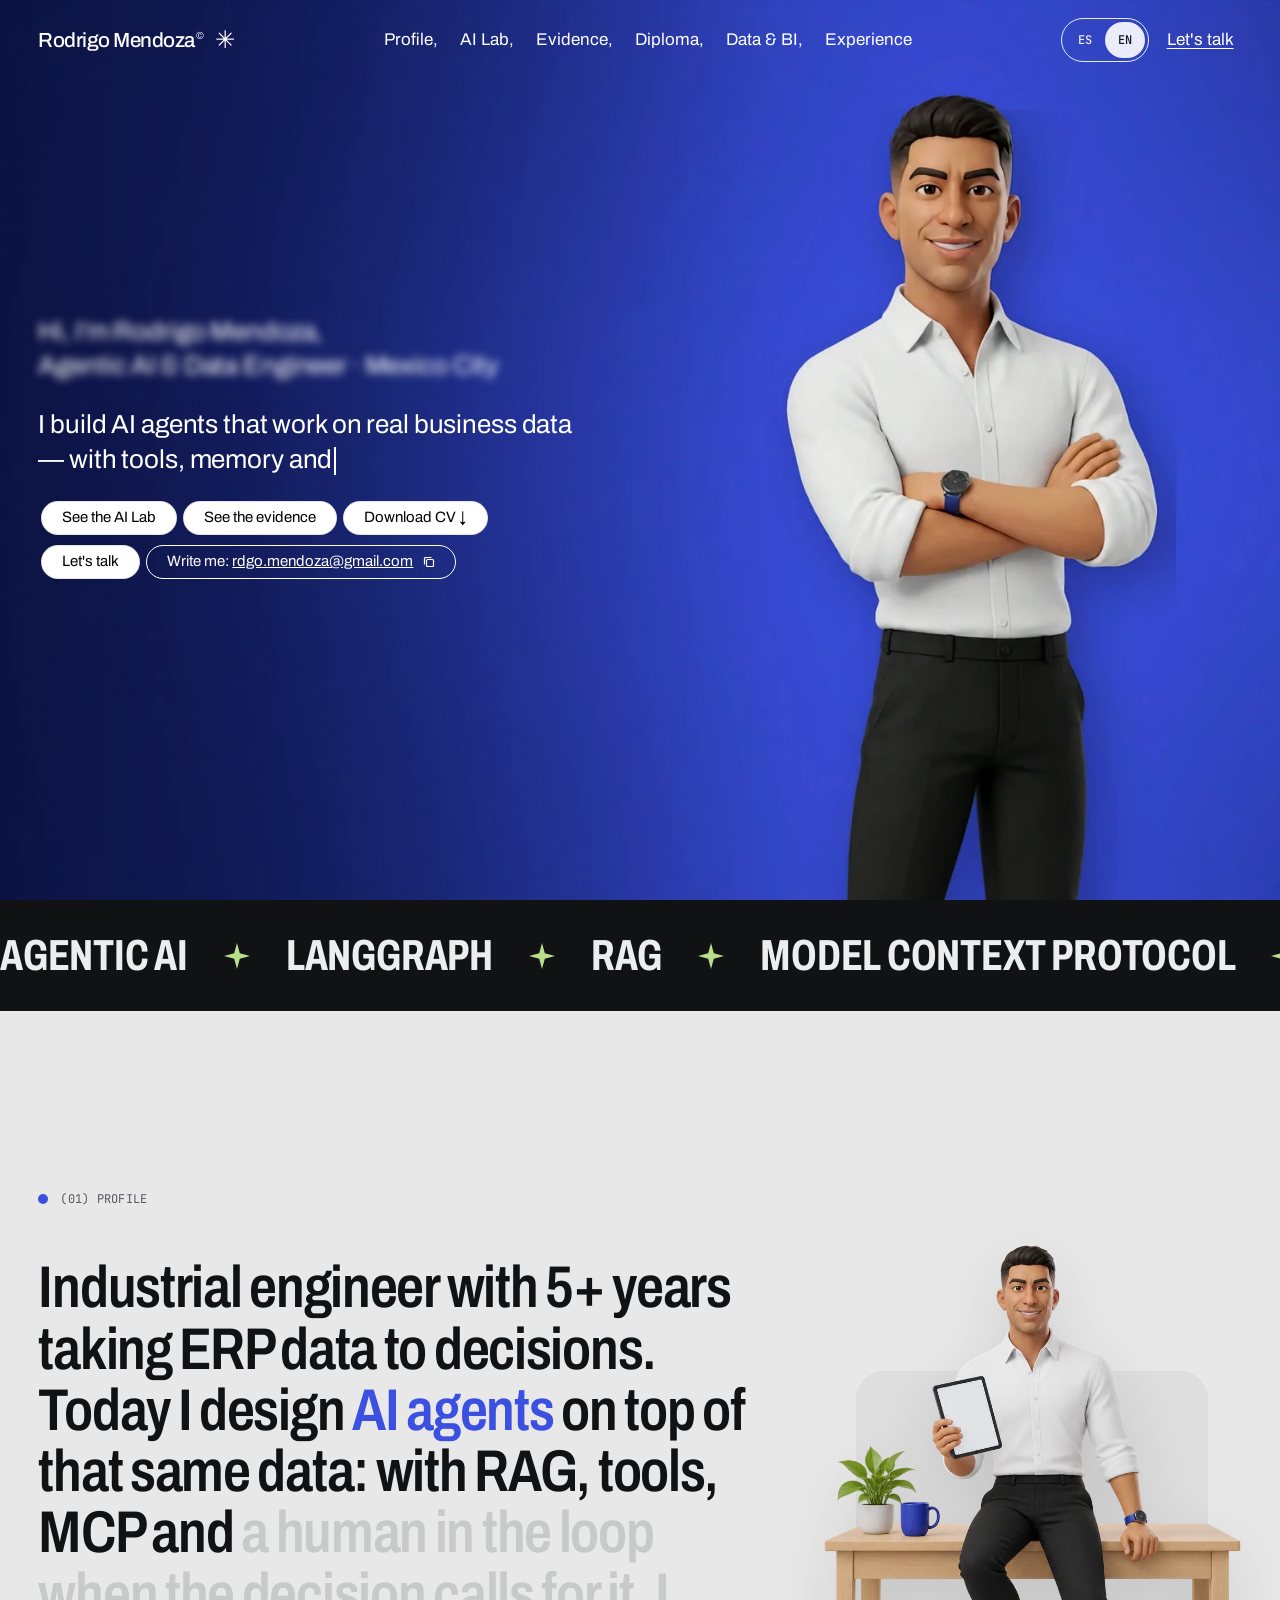
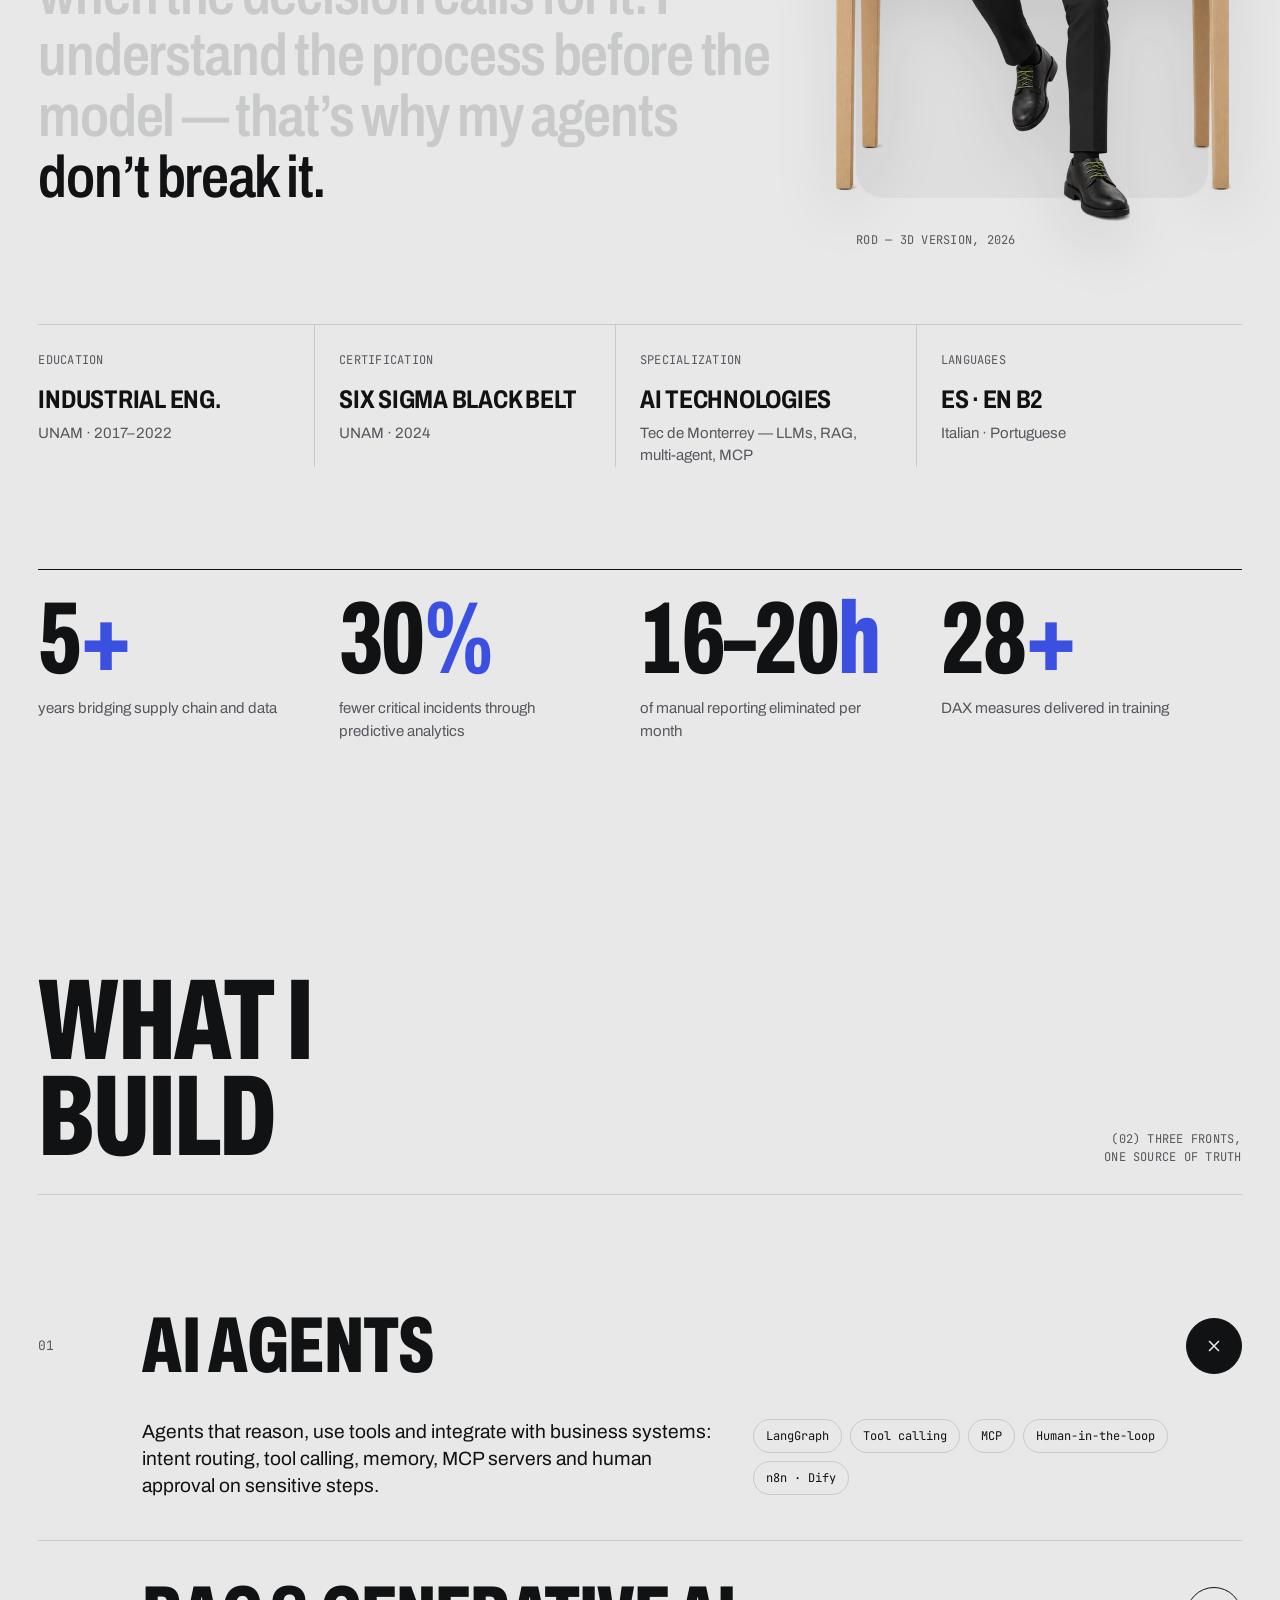
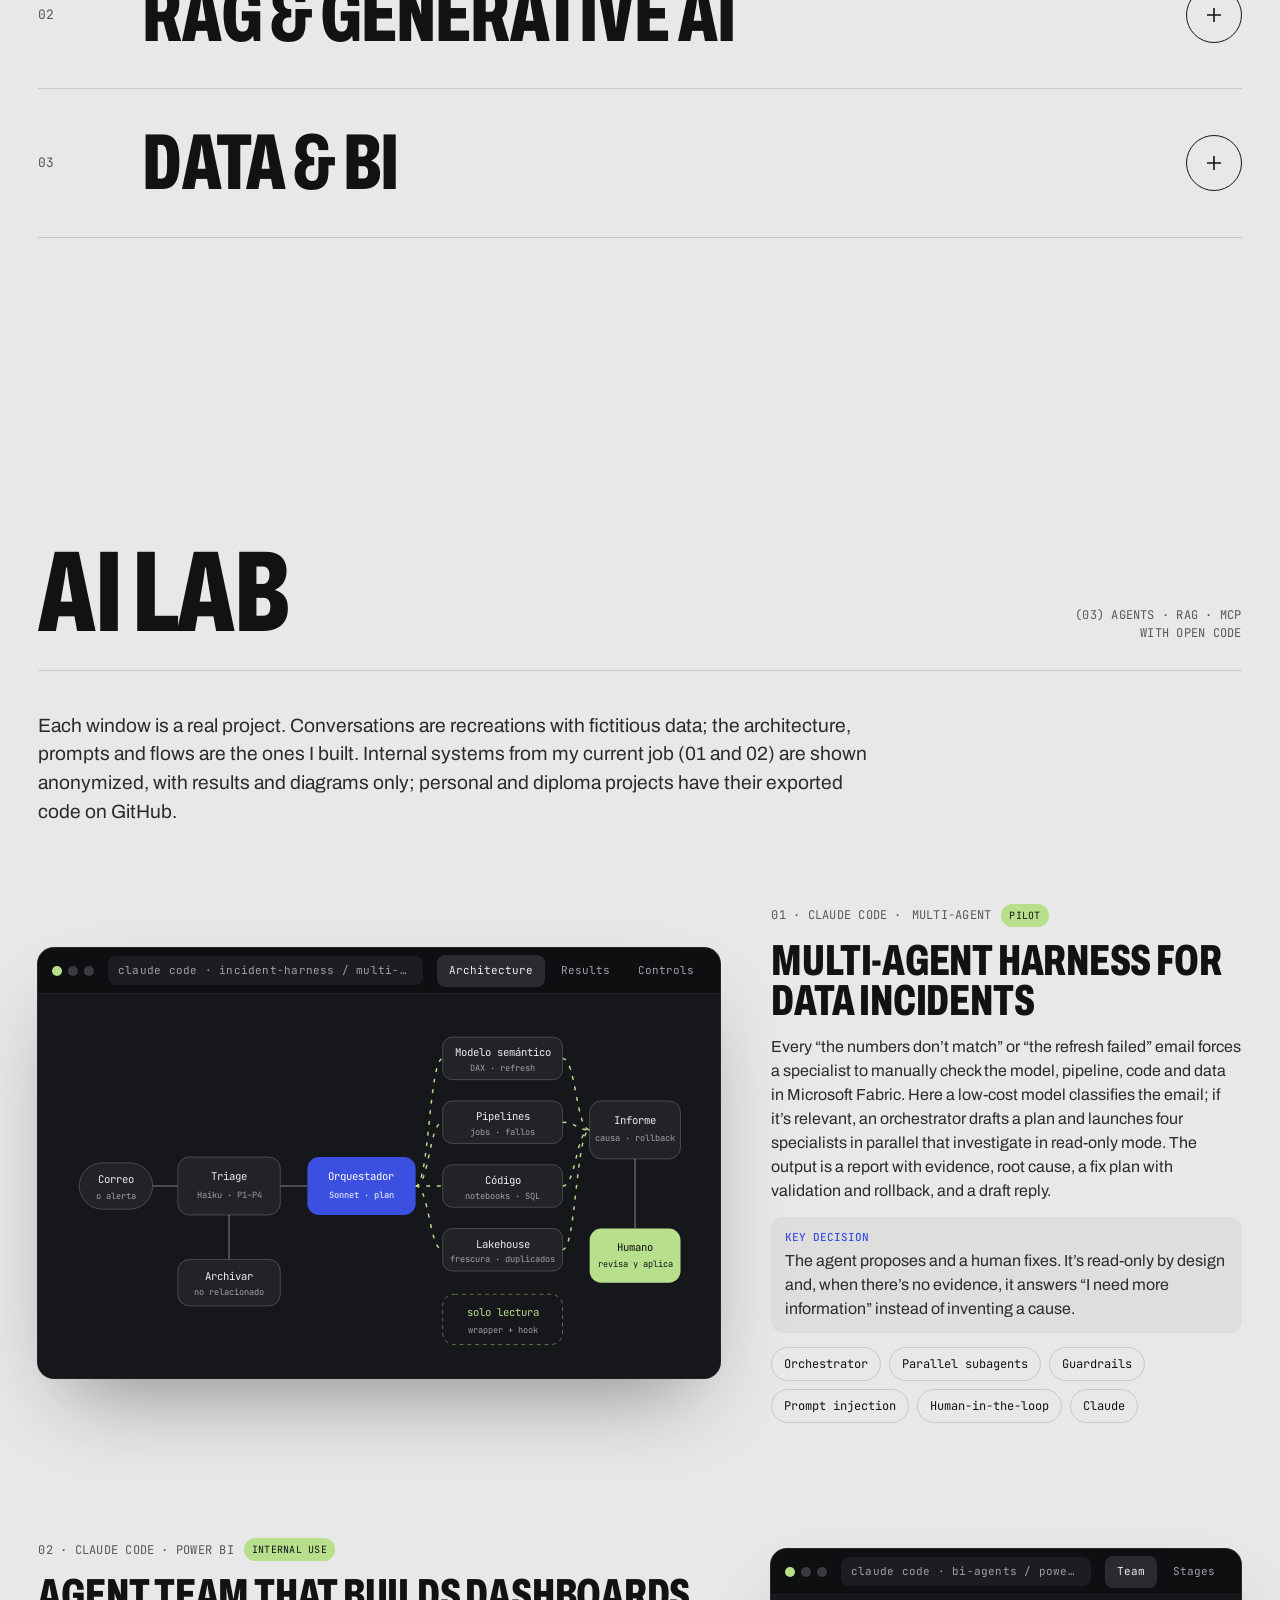
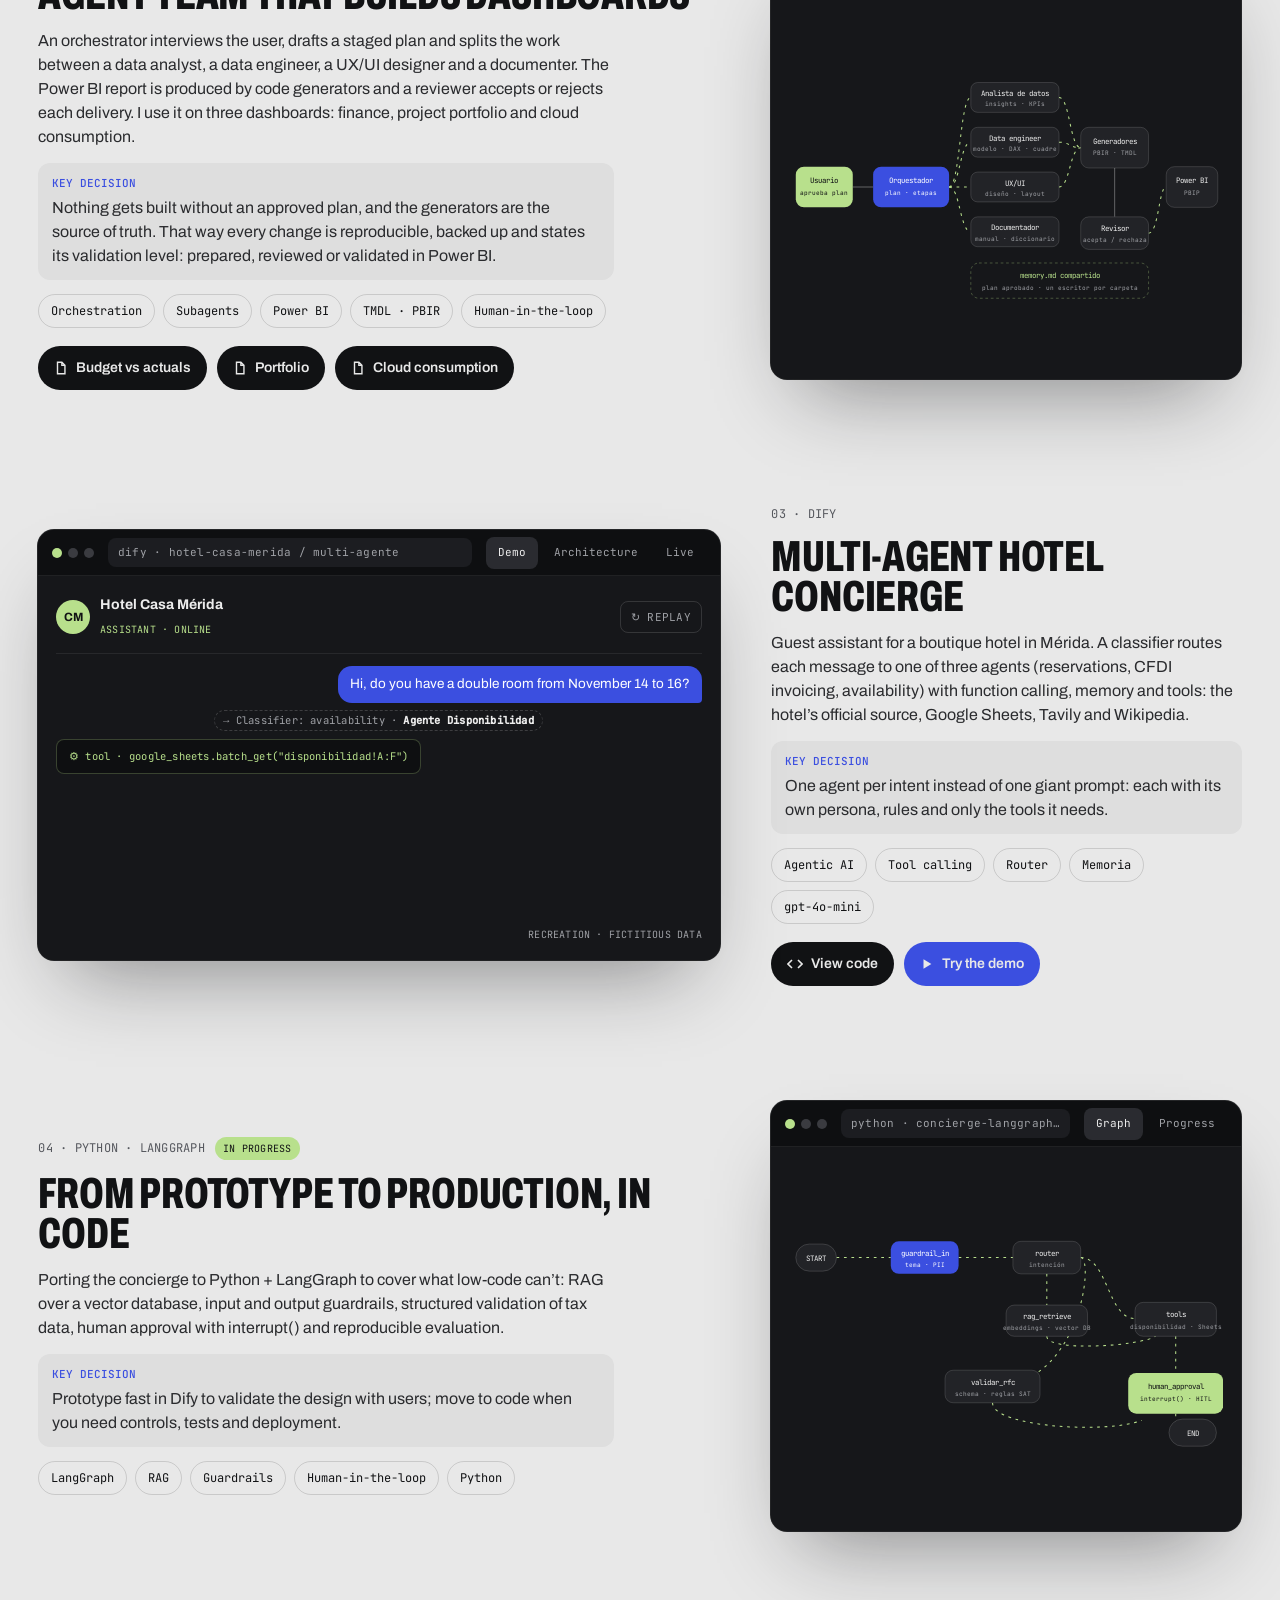
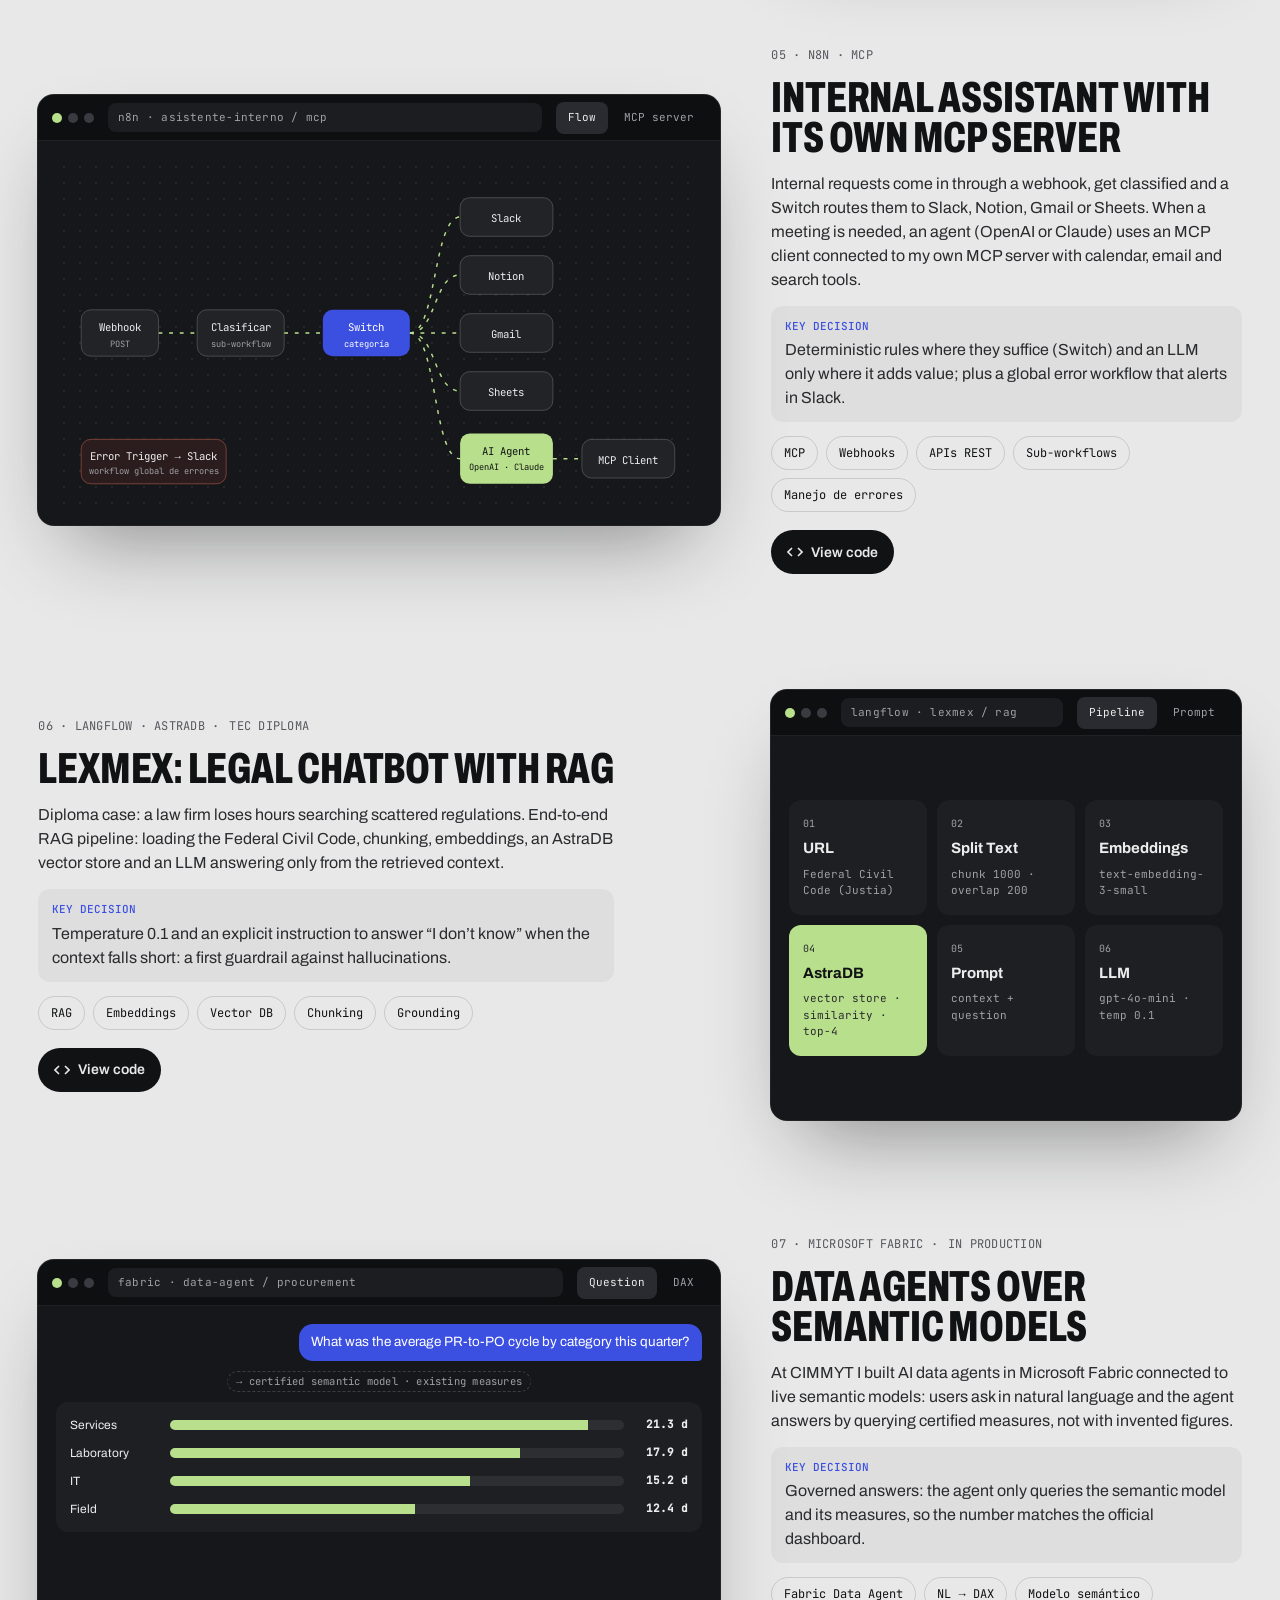
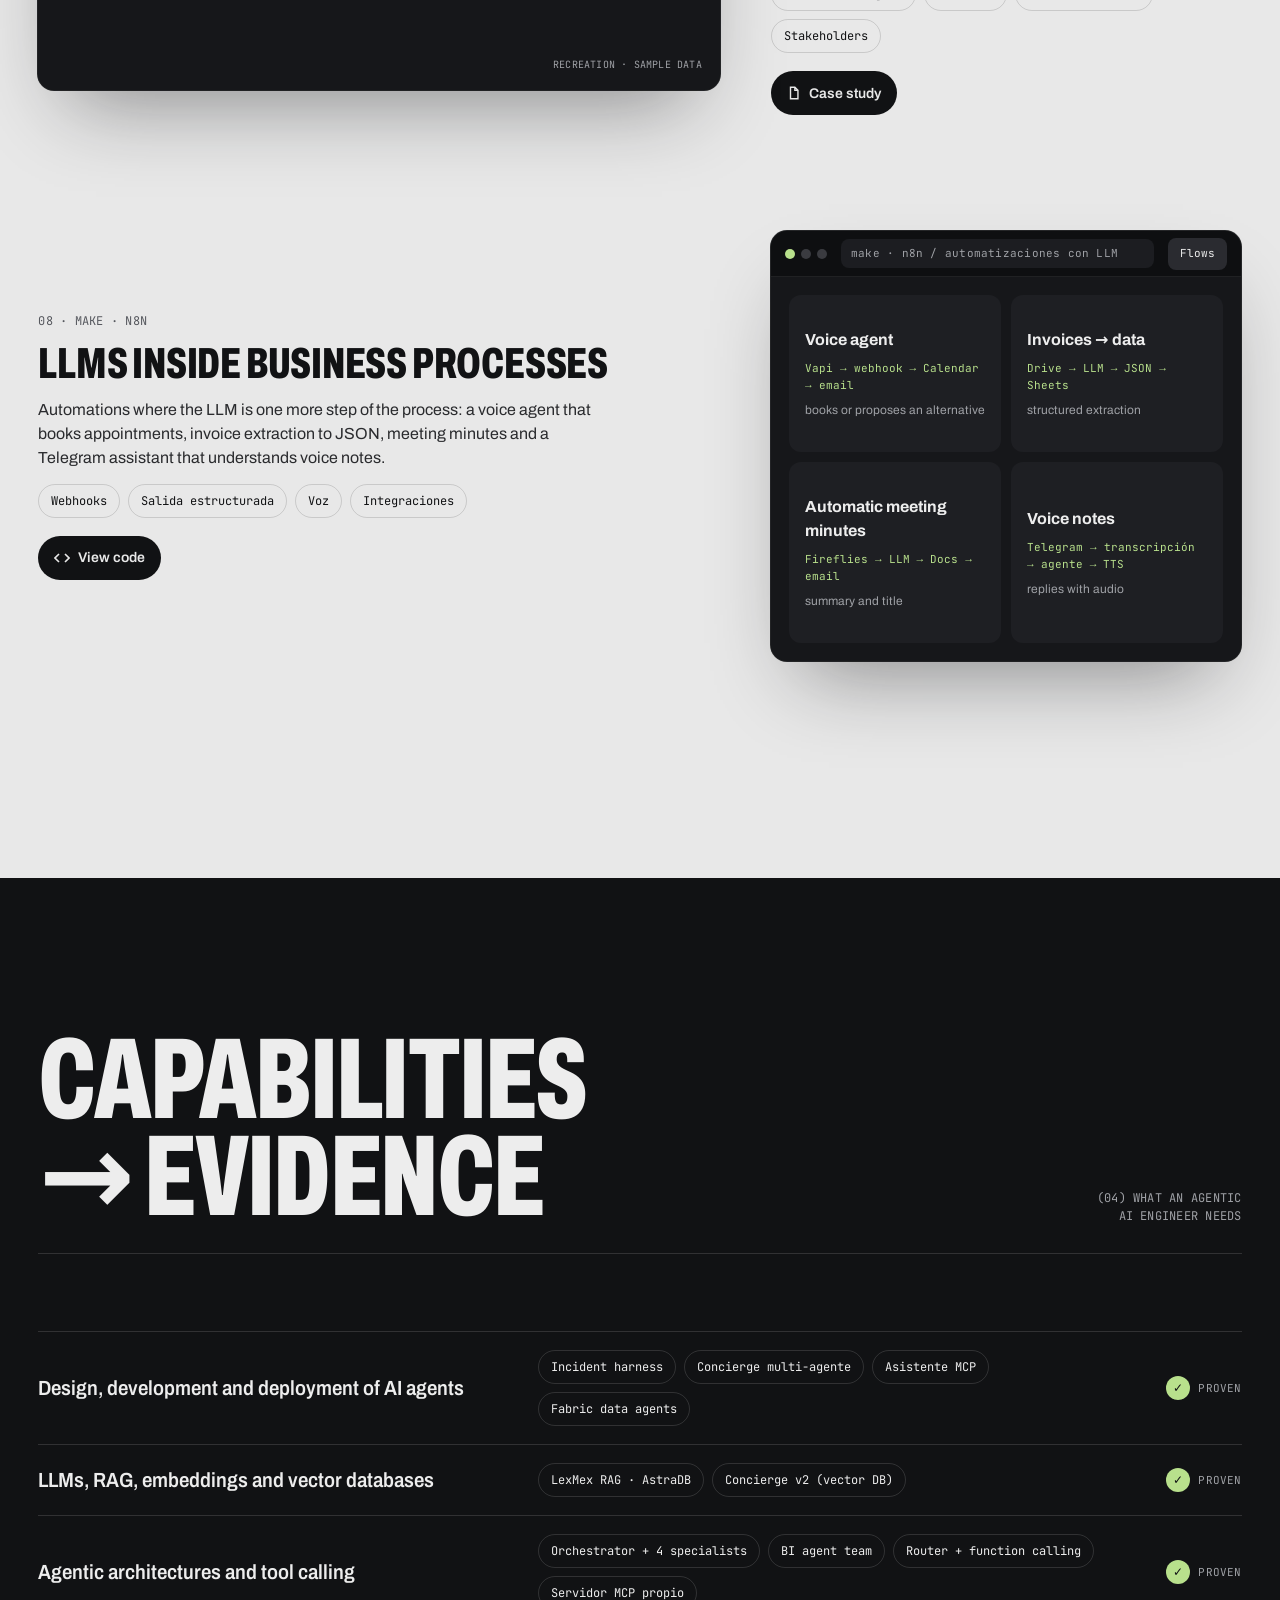
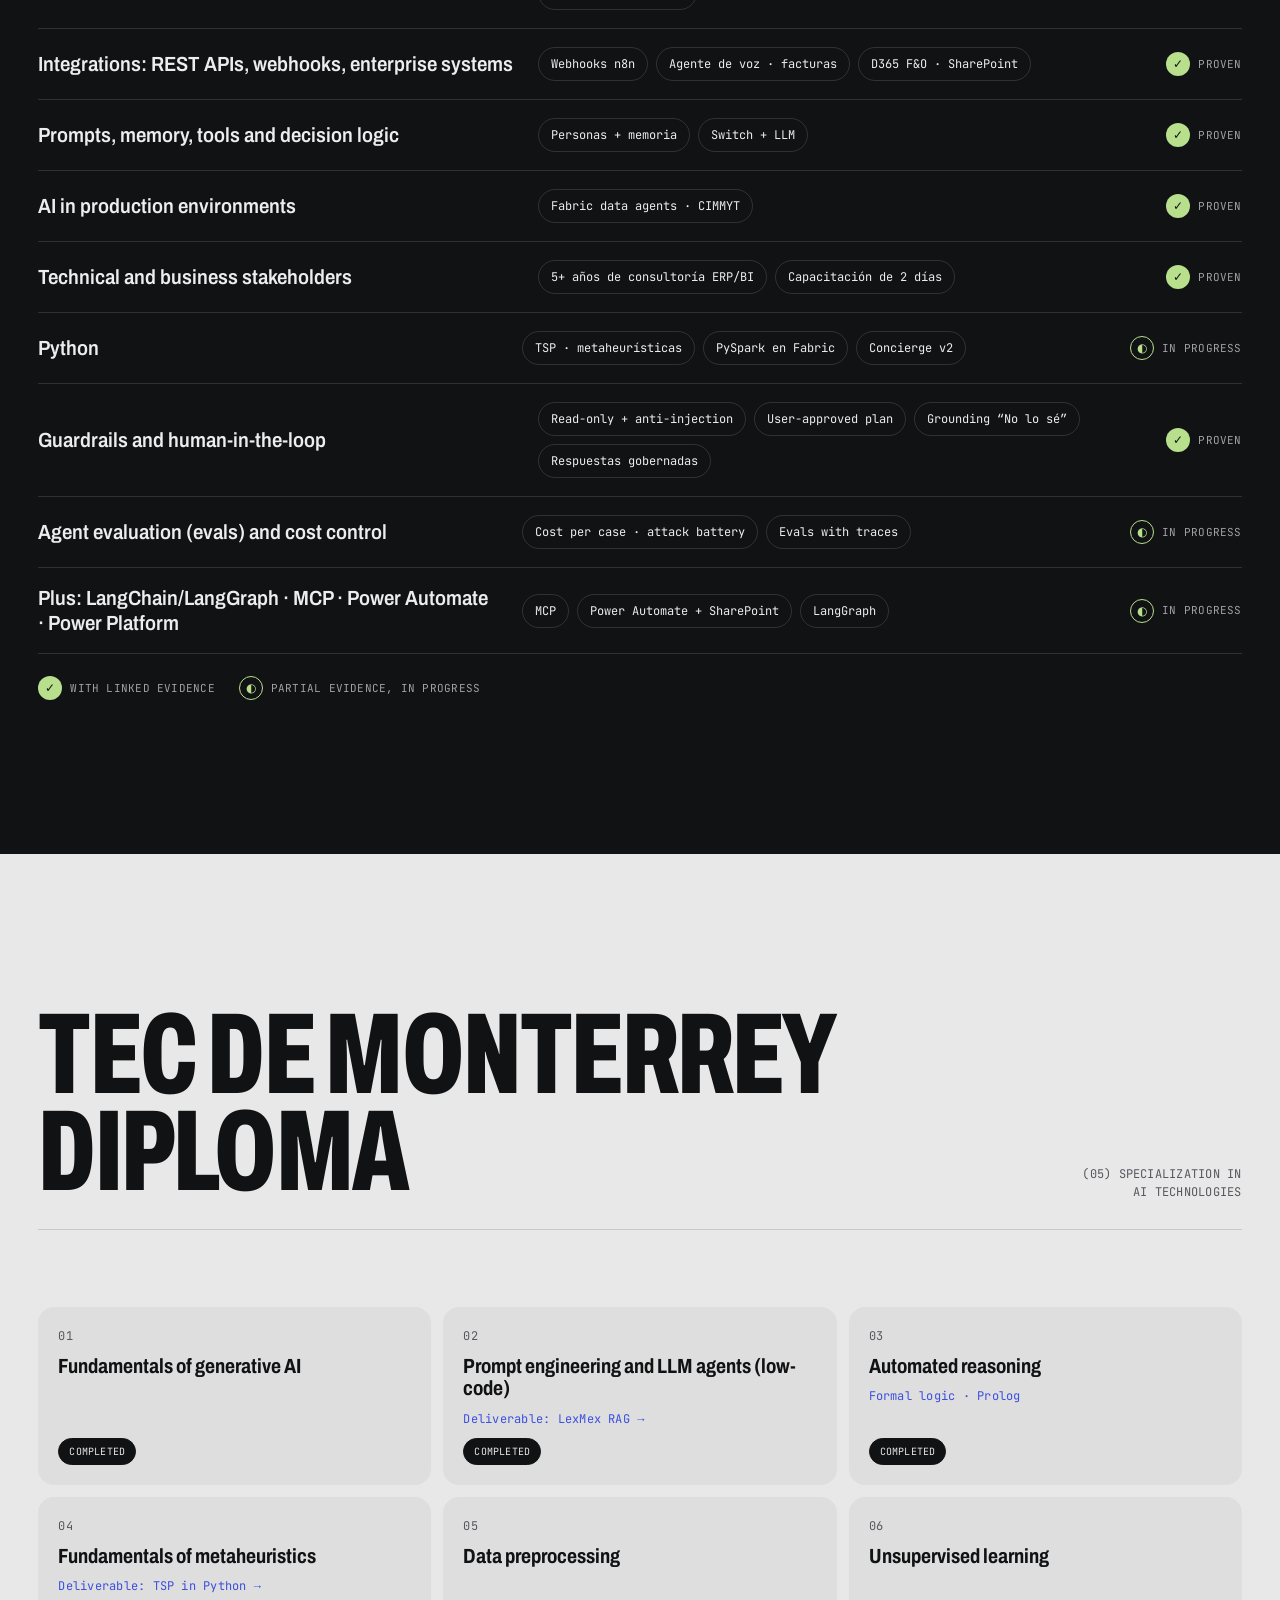
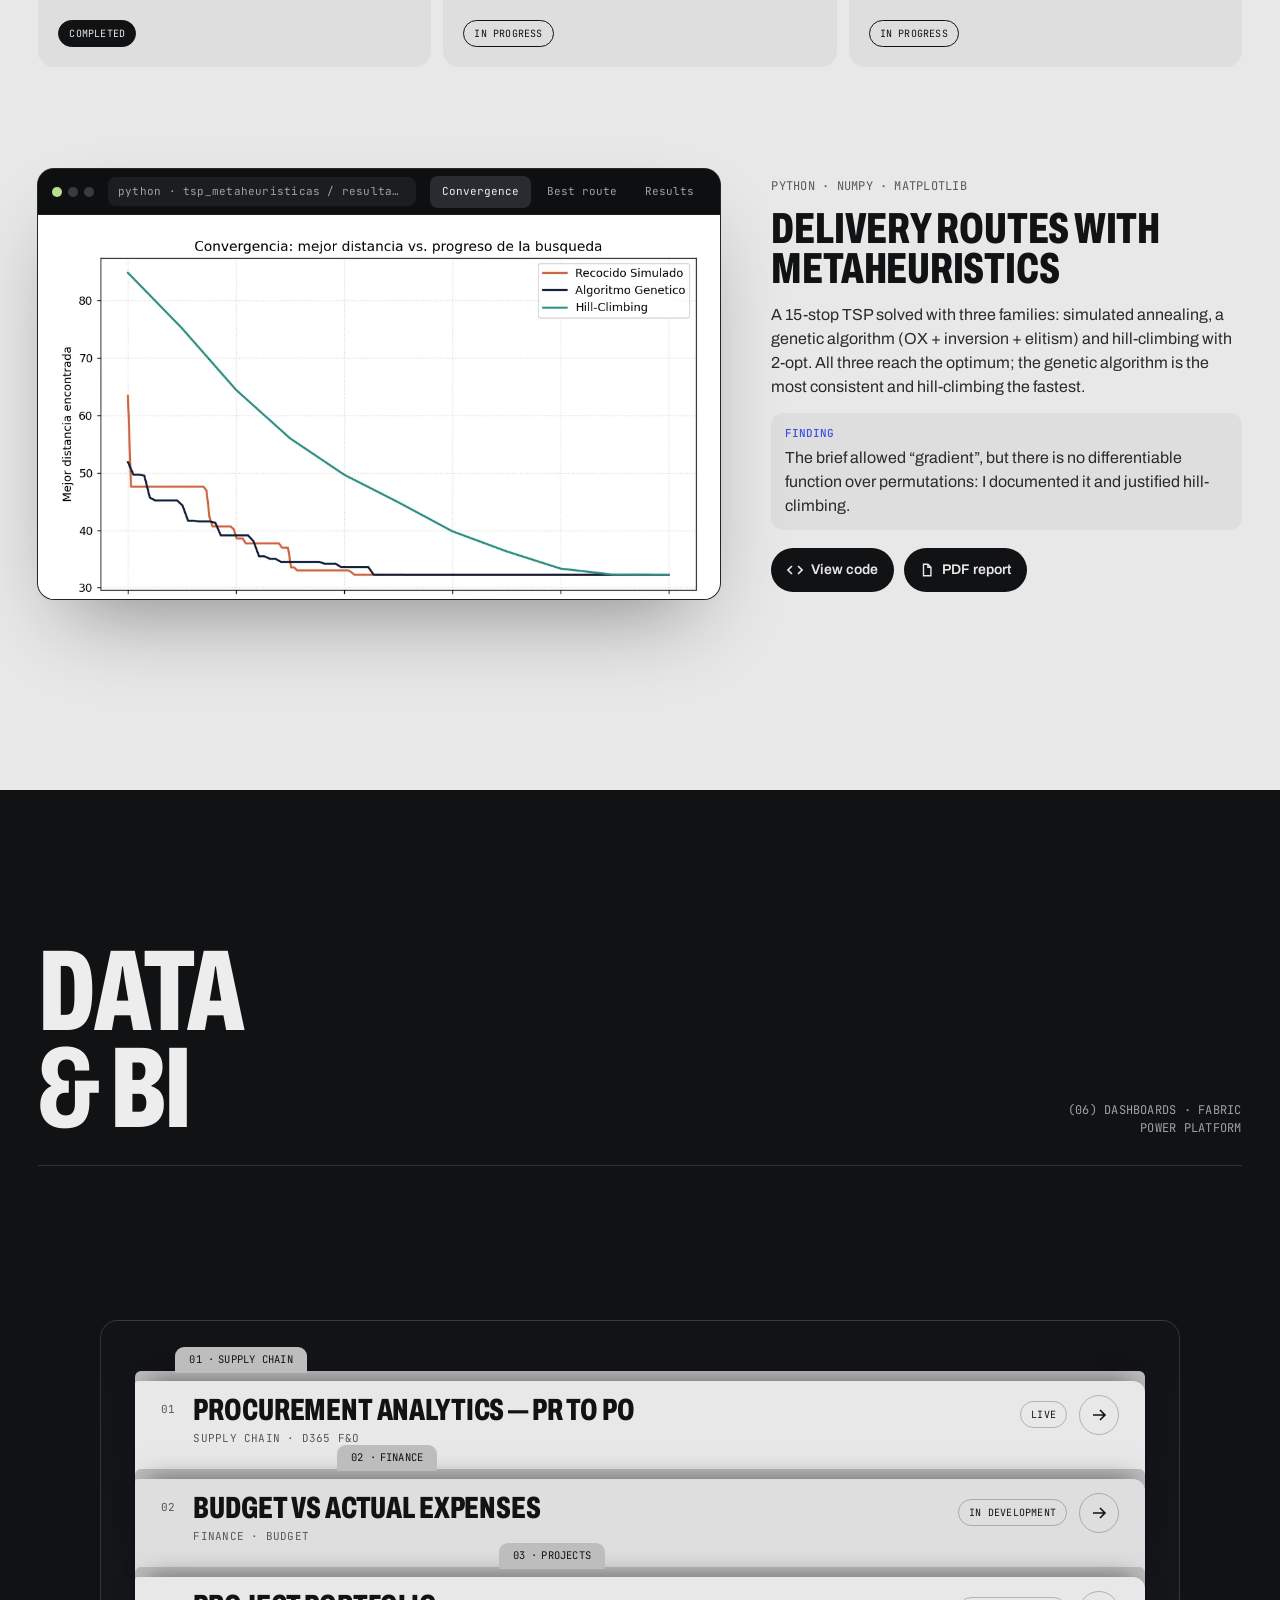
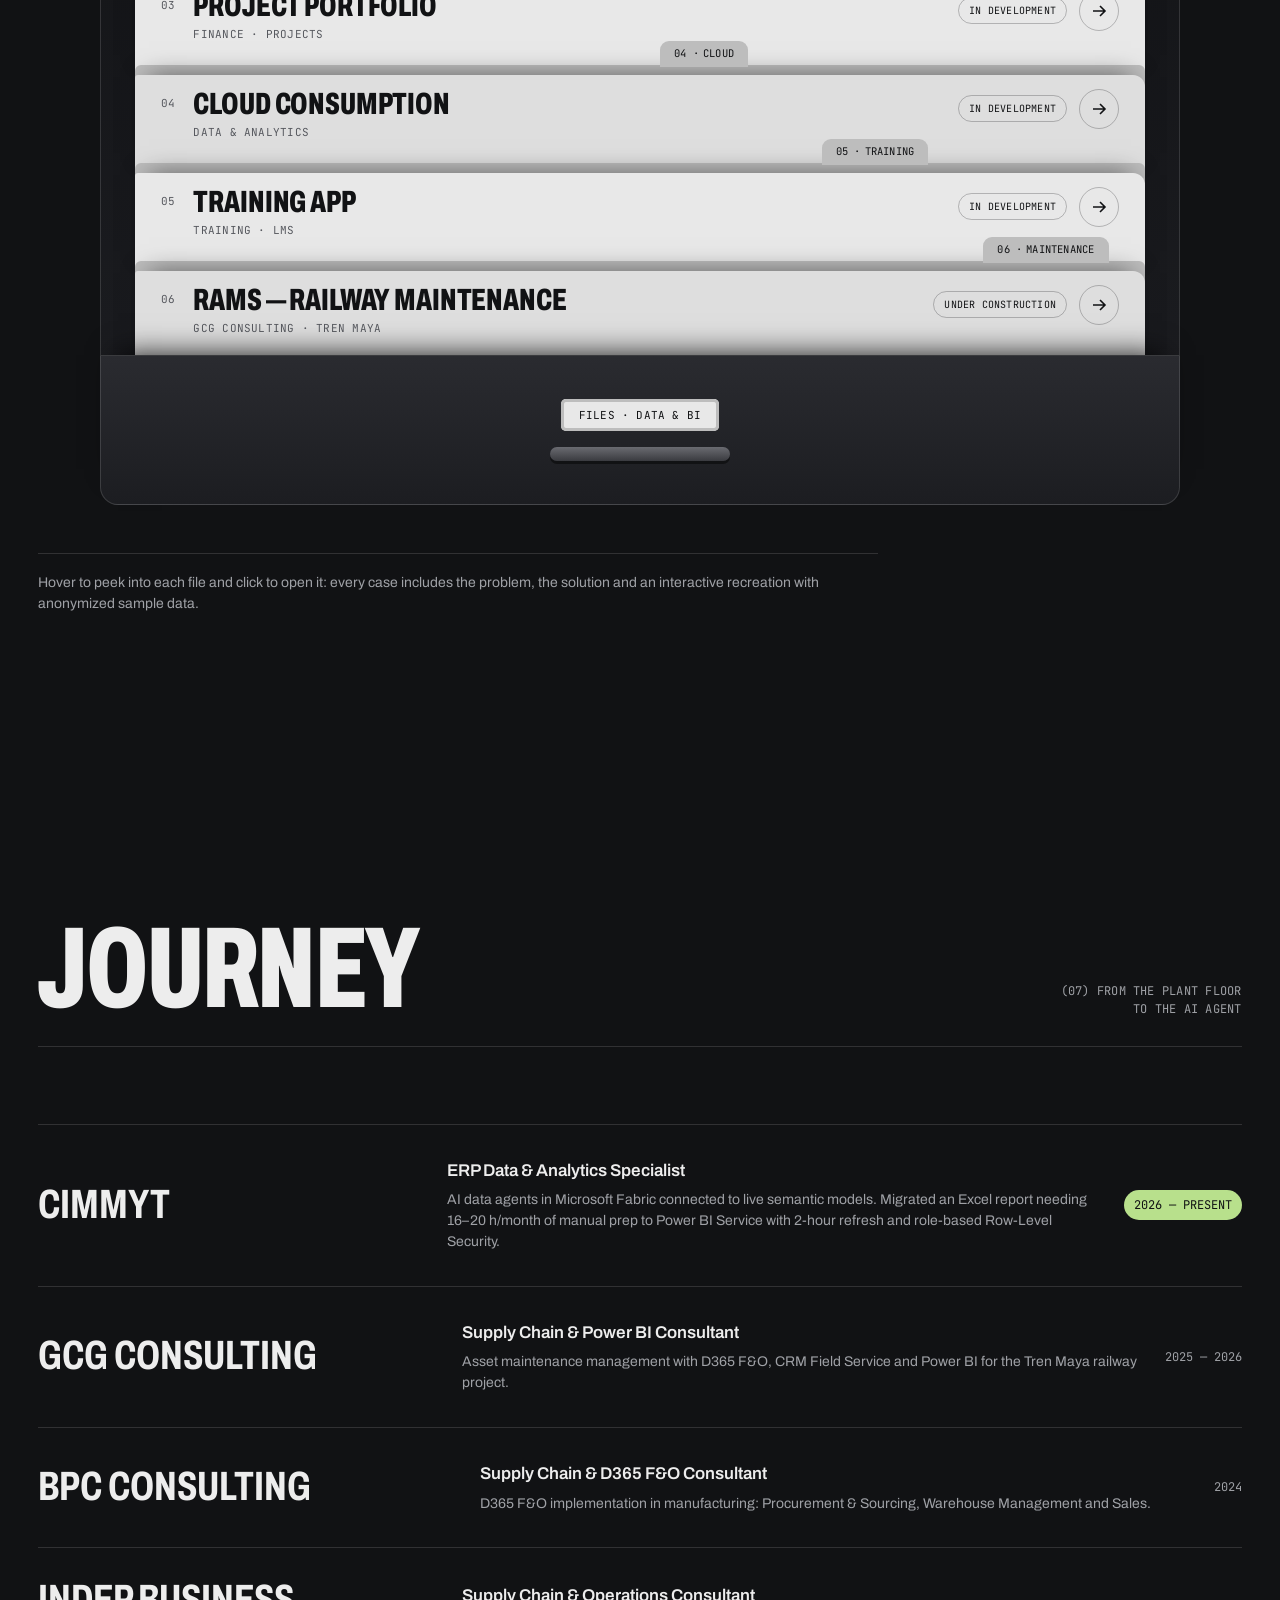
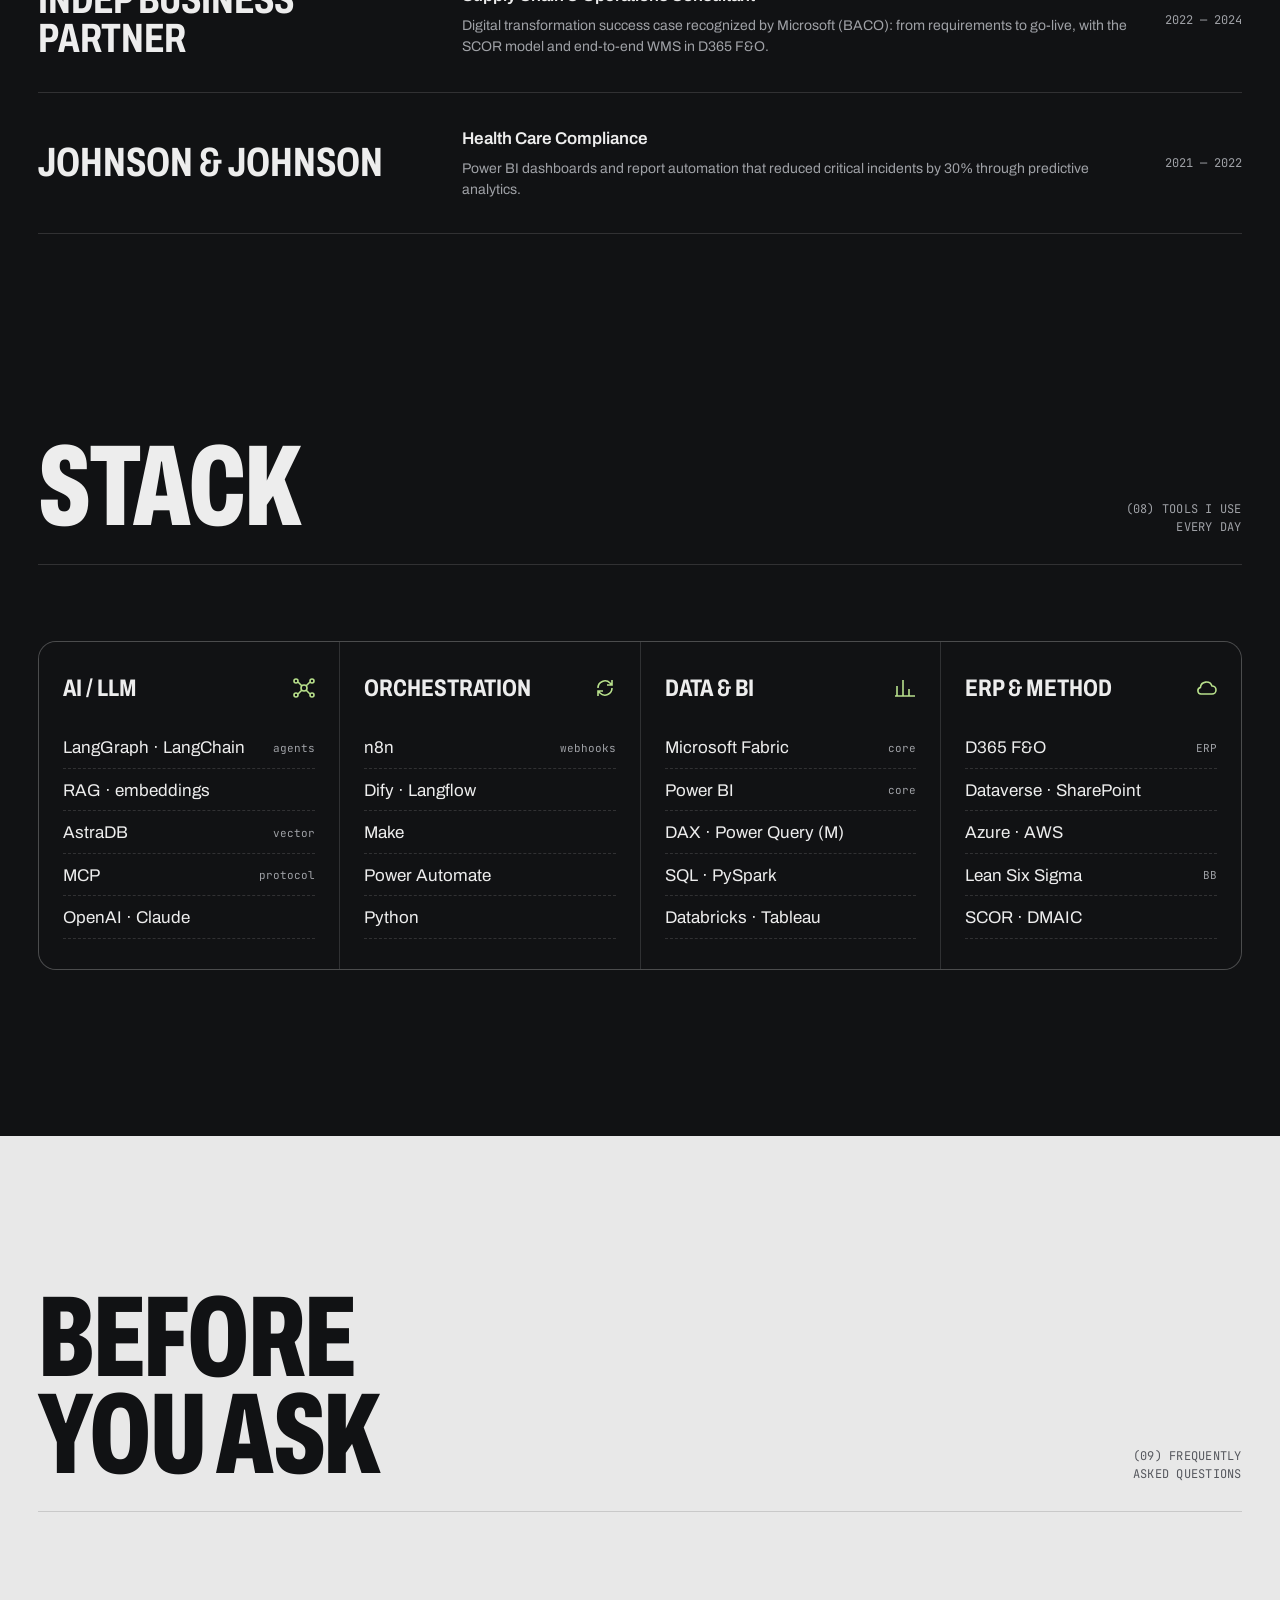
==== commit 9d7c109d: "Training App anonimizado; versiones en CSS/JS contra caché y menos espacio arriba del archivero Co-A" ====
--- a/index.html
+++ b/index.html
@@ -28,10 +28,10 @@
 <link rel="icon" href="assets/site/img/favicon.svg" type="image/svg+xml">
 <link rel="preload" href="assets/site/fonts/archivo-wdth.woff2" as="font" type="font/woff2" crossorigin>
 <link rel="preload" href="assets/site/img/hero-poster.webp" as="image">
-<link rel="stylesheet" href="assets/site/styles.css">
+<link rel="stylesheet" href="assets/site/styles.css?v=20261018">
 <noscript><style>.reveal{opacity:1;transform:none}.nav{opacity:1}.hero__pills{opacity:1;transform:none}.hero__typed,.hero__caret{display:none}.hero__type .sr{position:static;width:auto;height:auto;clip:auto;white-space:normal}.manifesto .w{opacity:1}</style></noscript>
 <script type="application/ld+json">{"@context":"https://schema.org","@type":"Person","name":"Rodrigo Mendoza Cortés","jobTitle":"Agentic AI & Data Engineer","knowsAbout":["Agentic AI","LangGraph","RAG","Model Context Protocol","Microsoft Fabric","Power BI"],"address":{"@type":"PostalAddress","addressLocality":"Ciudad de México","addressCountry":"MX"},"alumniOf":"Universidad Nacional Autónoma de México","url":"https://rmendoza-code.github.io/","sameAs":["https://www.linkedin.com/in/rodrigomzc","https://github.com/rmendoza-code"]}</script>
-<script src="assets/site/main.js" defer></script>
+<script src="assets/site/main.js?v=20261018" defer></script>
 </head>
 <body>
 <a class="sr" href="#about" data-i18n="skip">Saltar al contenido</a>
--- a/assets/site/styles.css
+++ b/assets/site/styles.css
@@ -546,7 +546,7 @@
 @media (max-width:760px){.win__panel .diag{min-width:600px;height:340px}.win__panel{overflow-x:auto}}
 
 /* archivero de expedientes (Datos & BI) */
-.cab{position:relative;max-width:1080px;margin:0 auto;padding-top:clamp(70px,9vw,120px)}
+.cab{position:relative;max-width:1080px;margin:0 auto;padding-top:clamp(40px,6vw,84px)}
 .cab__drawer{position:relative;padding:26px clamp(14px,3vw,34px) 0;background:linear-gradient(180deg,#121316,#1C1D21);border:1px solid var(--d-line);border-bottom:0;border-radius:18px 18px 0 0}
 .fold{position:relative;display:block;height:236px;margin-top:-138px;z-index:calc(var(--i) + 1);color:var(--ink);transition:transform .55s var(--ease)}
 .fold:first-child{margin-top:0}
